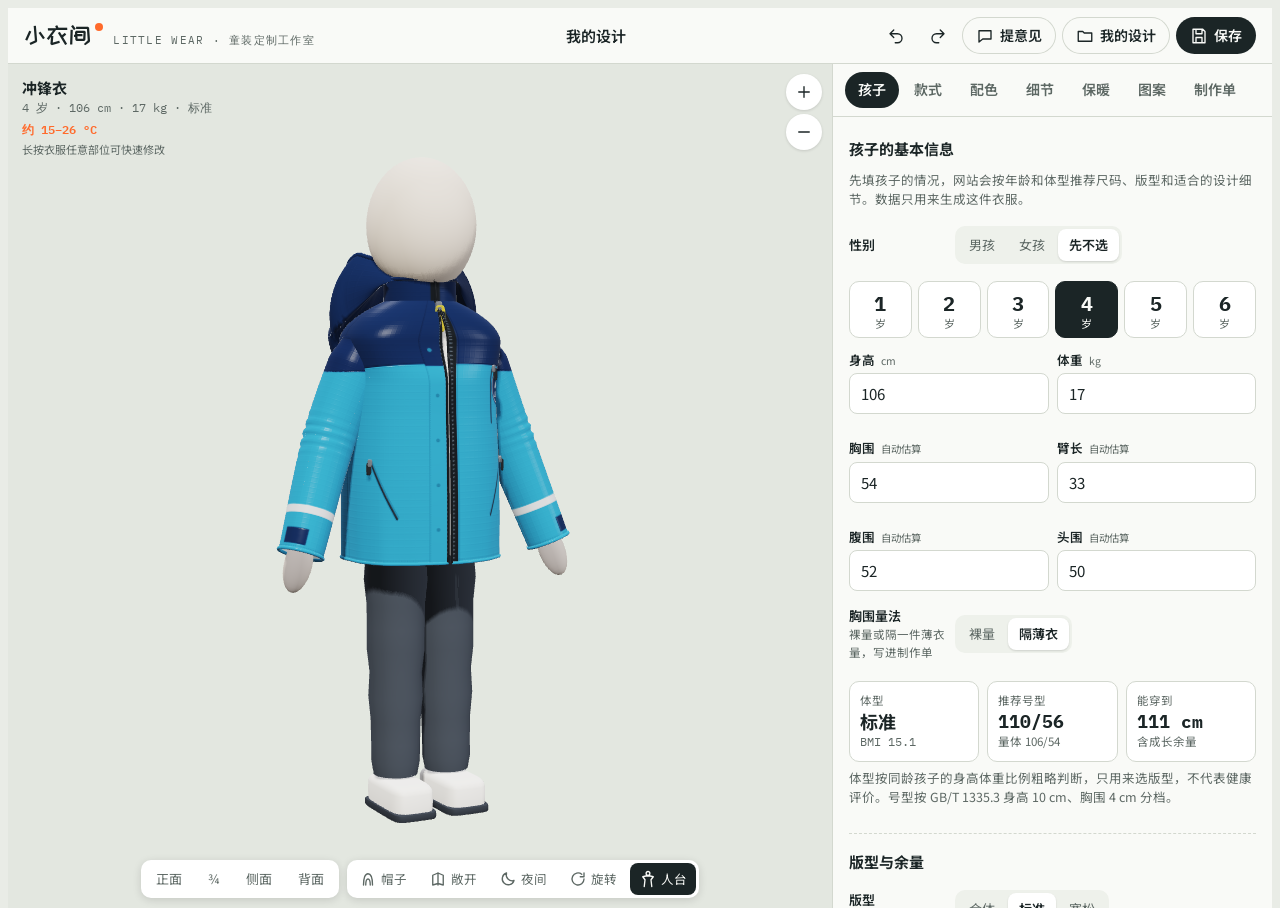
==== littlewear/index.html @ b1b3518f "小衣间：按工厂评审意见优化制作单与设计项 - 新增裁片编号表（逐片颜色/面料）、尺寸测量示意图、外门襟闭合/掀开/截面图 - 尺寸表加代号、量法、放松量构成、腹围/头围、正常与展开袖长、袖口自然与拉伸" ====
<!doctype html><html lang="zh-CN"><head><meta charset="utf-8"><meta name="viewport" content="width=device-width,initial-scale=1,viewport-fit=cover"><meta name="theme-color" content="#1b2526"></head><body>
<title>小衣间童装定制</title>
<meta name="description" content="1–6 岁童装三维定制：冲锋衣拼色、口袋拉链、内衬、标志，生成商家制作单。">
<script>/* 字体不阻塞渲染：连不上谷歌字体（如国内网络）就用系统字体 */
(function(){var l=document.createElement('link');l.rel='stylesheet';l.href='https://fonts.googleapis.com/css2?family=Baloo+2:wght@700;800&family=IBM+Plex+Mono:wght@400;600;700&family=Noto+Sans+SC:wght@400;500;700;900&family=ZCOOL+KuaiLe&display=swap';l.media='print';l.onload=function(){l.media='all'};document.head.appendChild(l)})();</script>
<style>
/* 布局：顶栏 + 左侧三维舞台（桌面粘性全高）+ 右侧定制面板；手机上舞台在上、面板在下 */
:root{
  --bg:#e9ece6; --stage:#e3e7e0; --panel:#f9faf7; --card:#ffffff; --ink:#1b2526; --muted:#5d6864; --line:#d3d8cf; --soft:#eef1eb;
  --accent:#ff6a2b; --accent-ink:#ffffff; --deep:#1f3354; --ok:#2f7d5b; --danger:#c0392b;
  --f-display:"ZCOOL KuaiLe","Noto Sans SC",sans-serif; --f-body:"Noto Sans SC","PingFang SC","Microsoft YaHei",system-ui,sans-serif; --f-mono:"IBM Plex Mono",ui-monospace,Menlo,monospace;
  --r:10px; --top:56px;
}
@media (prefers-color-scheme: dark){:root:not([data-theme="light"]){
  --bg:#101413; --stage:#161b19; --panel:#131817; --card:#1b2120; --ink:#e6eae4; --muted:#98a29d; --line:#2a322f; --soft:#1e2523;
  --accent:#ff7a3d; --accent-ink:#1a0e06; --deep:#9cc9e0; --ok:#6cc59a; --danger:#ff7b6b; color-scheme:dark}}
:root[data-theme="dark"]{--bg:#101413; --stage:#161b19; --panel:#131817; --card:#1b2120; --ink:#e6eae4; --muted:#98a29d; --line:#2a322f; --soft:#1e2523;
  --accent:#ff7a3d; --accent-ink:#1a0e06; --deep:#9cc9e0; --ok:#6cc59a; --danger:#ff7b6b; color-scheme:dark}
*{box-sizing:border-box}
html,body{height:100%}
body{background:var(--bg);color:var(--ink);font:14px/1.55 var(--f-body);-webkit-font-smoothing:antialiased}
button{font:inherit;color:inherit;cursor:pointer}
button:focus-visible,input:focus-visible,label:focus-within{outline:2px solid var(--accent);outline-offset:2px}
.ic{width:18px;height:18px;fill:none;stroke:currentColor;stroke-width:1.8;stroke-linecap:round;stroke-linejoin:round;flex:none}
.sr{position:absolute;width:1px;height:1px;overflow:hidden;clip:rect(0 0 0 0)}
.mono{font-family:var(--f-mono);font-variant-numeric:tabular-nums}
#app{display:flex;flex-direction:column;min-height:100%}

/* 顶栏 */
.top{position:sticky;top:env(safe-area-inset-top,0px);z-index:20;display:flex;align-items:center;gap:12px;padding:8px 16px;min-height:var(--top);background:var(--panel);border-bottom:1px solid var(--line)}
.brand{display:flex;align-items:baseline;gap:10px;min-width:0}
.mark{font-family:var(--f-display);font-size:24px;line-height:1;color:var(--ink);letter-spacing:.02em}
.mark::after{content:"";display:inline-block;width:8px;height:8px;border-radius:50%;background:var(--accent);margin-left:4px;vertical-align:top}
.brand .sub{font-family:var(--f-mono);font-size:10.5px;letter-spacing:.12em;color:var(--muted);white-space:nowrap}
.dname{flex:1;min-width:0;display:flex;justify-content:center}
.dname input{width:100%;max-width:280px;border:1px solid transparent;background:transparent;border-radius:8px;padding:6px 10px;font:600 15px var(--f-body);color:var(--ink);text-align:center}
.dname input:hover,.dname input:focus{border-color:var(--line);background:var(--card)}
.acts{display:flex;align-items:center;gap:6px}
.btn{display:inline-flex;align-items:center;justify-content:center;gap:6px;border:0;border-radius:999px;padding:8px 14px;background:var(--ink);color:var(--panel);font-weight:600;white-space:nowrap}
.btn:hover{filter:brightness(1.12)}
.btn.ghost{background:transparent;color:var(--ink);box-shadow:inset 0 0 0 1px var(--line)}
.btn.ghost:hover{background:var(--soft)}
.btn.sm{padding:5px 11px;font-size:13px}
.btn.wide{width:100%;padding:12px}
.btn.danger{color:var(--danger)}
.ib{display:inline-grid;place-items:center;min-width:36px;height:36px;border:0;border-radius:999px;background:transparent;color:var(--ink);padding:0 8px}
.ib:hover{background:var(--soft)}
.ib.danger.on{background:var(--danger);color:#fff;font-size:12px;font-weight:600}

/* 舞台 */
.stage{flex:1;display:grid;grid-template-columns:1fr}
.view{position:relative;height:56vh;min-height:360px;background:var(--stage);overflow:hidden;touch-action:none}
#cv{width:100%;height:100%;display:block;cursor:grab}
#cv:active{cursor:grabbing}
.vtag{position:absolute;left:14px;top:12px;display:flex;flex-direction:column;gap:0;pointer-events:none}
.vtag b{font-size:15px}
.vtag span{font-family:var(--f-mono);font-size:11.5px;color:var(--muted)}
.vside{position:absolute;right:10px;top:10px;display:flex;flex-direction:column;gap:4px}
.vside .ib{background:var(--card);box-shadow:0 1px 3px #0002}
.vbar{position:absolute;left:0;right:0;bottom:0;display:flex;flex-wrap:wrap;justify-content:center;gap:8px;padding:10px 10px calc(10px + env(safe-area-inset-bottom,0px));pointer-events:none}
.vbar>*{pointer-events:auto}
.seg{display:inline-flex;flex-wrap:wrap;background:var(--soft);border-radius:10px;padding:3px;gap:2px}
.seg button{border:0;background:transparent;border-radius:8px;padding:6px 11px;font-size:13px;color:var(--muted);white-space:nowrap}
.seg button[aria-pressed="true"]{background:var(--card);color:var(--ink);font-weight:600;box-shadow:0 1px 2px #0002}
.views{background:var(--card);box-shadow:0 2px 8px #0002}
.views button{padding:6px 12px}
.tgl{display:inline-flex;gap:4px;background:var(--card);border-radius:10px;padding:3px;box-shadow:0 2px 8px #0002}
.tgl button{display:inline-flex;align-items:center;gap:4px;border:0;background:transparent;border-radius:8px;padding:6px 9px;font-size:12.5px;color:var(--muted)}
.tgl button[aria-pressed="true"]{background:var(--ink);color:var(--panel)}
.tgl button[hidden]{display:none}
.nogl{position:absolute;inset:30% 10% auto;background:var(--card);padding:16px;border-radius:var(--r);text-align:center}

/* 面板 */
.panel{background:var(--panel);border-top:1px solid var(--line);min-width:0}
.tabs{position:sticky;top:calc(var(--top) + env(safe-area-inset-top,0px));z-index:10;display:flex;gap:2px;overflow-x:auto;scrollbar-width:none;padding:8px 12px;background:var(--panel);border-bottom:1px solid var(--line)}
.tabs::-webkit-scrollbar{display:none}
.tabs button{flex:none;border:0;background:transparent;border-radius:999px;padding:7px 13px;font-weight:600;color:var(--muted)}
.tabs button[aria-selected="true"]{background:var(--ink);color:var(--panel)}
.tb{padding:4px 16px 40px}
.sec{padding:16px 0;border-bottom:1px dashed var(--line)}
.sec:last-child{border-bottom:0}
.sec h2{font-size:15px;margin:0 0 10px;text-wrap:balance}
.sh{display:flex;align-items:center;justify-content:space-between;gap:10px;margin-bottom:10px}
.sh h2{margin:0}
.note{font-size:12.5px;color:var(--muted);margin:6px 0 10px;max-width:62ch}
.safe{display:flex;gap:6px;align-items:flex-start;font-size:12.5px;color:var(--ok);background:color-mix(in srgb,var(--ok) 10%,transparent);border-radius:8px;padding:8px 10px;margin:10px 0 0}
.safe .ic{width:16px;height:16px;margin-top:2px}
.tag{font-size:12px;background:var(--soft);border-radius:6px;padding:2px 8px}

.types,.lins{display:grid;grid-template-columns:repeat(auto-fill,minmax(120px,1fr));gap:8px}
.tcard{display:flex;flex-direction:column;align-items:flex-start;gap:2px;text-align:left;border:1px solid var(--line);background:var(--card);border-radius:var(--r);padding:10px 12px}
.tcard small{color:var(--muted);font-size:12px}
.tcard[aria-pressed="true"],.tm[aria-pressed="true"],.slot[aria-pressed="true"]{border-color:var(--ink);box-shadow:inset 0 0 0 1px var(--ink)}
.presets{display:grid;grid-template-columns:1fr;gap:8px}
.pcard{display:grid;grid-template-columns:78px 1fr;gap:12px;align-items:center;text-align:left;border:1px solid var(--line);background:var(--card);border-radius:var(--r);padding:8px 12px 8px 8px}
.pcard:hover,.tm:hover,.tcard:hover{border-color:var(--muted)}
.pcard small{display:block;color:var(--muted);font-size:12px;line-height:1.45;margin-top:2px}
.pf{display:block;background:var(--soft);border-radius:8px;padding:4px}
.pf svg{display:block;width:100%;height:auto}
.tmpls{display:grid;grid-template-columns:repeat(3,minmax(0,1fr));gap:8px}
.tm{display:flex;flex-direction:column;gap:2px;text-align:left;border:1px solid var(--line);background:var(--card);border-radius:var(--r);padding:6px 6px 8px}
.tm b{font-size:13px;padding:2px 4px 0}
.tm small{font-size:11px;color:var(--muted);padding:0 4px;line-height:1.35}
.slots{display:grid;grid-template-columns:repeat(auto-fill,minmax(130px,1fr));gap:6px;margin-bottom:12px}
.slot{display:flex;align-items:center;gap:8px;text-align:left;border:1px solid var(--line);background:var(--card);border-radius:var(--r);padding:7px 9px}
.slot i{width:26px;height:26px;border-radius:7px;flex:none;box-shadow:inset 0 0 0 1px #0002}
.slot small{display:block;font-size:11px;color:var(--muted)}
.slot b{font-size:13px}
.pal{display:grid;grid-template-columns:repeat(auto-fill,minmax(32px,1fr));gap:6px}
.swc{aspect-ratio:1;border:0;border-radius:50%;background:var(--c);box-shadow:inset 0 0 0 1px #0003;position:relative;max-width:100%}
.swc[aria-pressed="true"]{box-shadow:0 0 0 2px var(--panel),0 0 0 4px var(--ink)}
.swc.custom{display:grid;place-items:center;background:conic-gradient(#ff6a2b,#f5d33f,#8fd1bd,#3a8fb7,#a594d6,#f3b3c2,#ff6a2b);overflow:hidden;cursor:pointer}
.swc.custom input{position:absolute;inset:0;opacity:0;cursor:pointer}
.swc.custom span{font-weight:700;color:#fff;text-shadow:0 1px 2px #0006}
.mini{display:grid;grid-template-columns:repeat(12,minmax(0,1fr));gap:4px;width:100%}
.swc.s{border-radius:6px}
.row{display:grid;grid-template-columns:96px 1fr;gap:10px;align-items:center;padding:7px 0}
.rl{font-size:13px;font-weight:600}
.rl small{display:block;font-weight:400;color:var(--muted);font-size:11.5px}
.rc{min-width:0}
.rc input[type=range]{width:100%;accent-color:var(--accent)}
.sw{display:flex;align-items:center;gap:10px;border:0;background:transparent;padding:2px 0;text-align:left}
.knob{width:38px;height:22px;border-radius:999px;background:var(--line);position:relative;flex:none;transition:background .15s}
.knob::after{content:"";position:absolute;left:3px;top:3px;width:16px;height:16px;border-radius:50%;background:var(--card);box-shadow:0 1px 2px #0003;transition:left .15s}
.sw[aria-pressed="true"] .knob{background:var(--accent)}
.sw[aria-pressed="true"] .knob::after{left:19px}
.swl{font-size:13px}
.swl small{display:block;font-size:11.5px;color:var(--muted)}
.field{display:flex;flex-direction:column;gap:4px;margin:8px 0}
.field span{font-size:12.5px;font-weight:600}
.field small{font-weight:400;color:var(--muted);margin-left:6px}
.field input{border:1px solid var(--line);background:var(--card);color:var(--ink);border-radius:8px;padding:9px 11px;font:15px var(--f-body);width:100%}
.meas{display:grid;grid-template-columns:repeat(3,minmax(0,1fr));gap:8px}
.ages{display:grid;grid-template-columns:repeat(6,minmax(0,1fr));gap:6px}
.ages button{border:1px solid var(--line);background:var(--card);border-radius:var(--r);padding:8px 0;display:flex;flex-direction:column;align-items:center;line-height:1.1}
.ages b{font:700 20px var(--f-mono)}
.ages small{font-size:11px;color:var(--muted)}
.ages button[aria-pressed="true"]{background:var(--ink);color:var(--panel);border-color:var(--ink)}
.ages button[aria-pressed="true"] small{color:inherit}
.spec{width:100%;border-collapse:collapse;font-size:13px}
.spec th,.spec td{padding:7px 6px;border-bottom:1px solid var(--line);text-align:left}
.spec th{font-size:11.5px;color:var(--muted);font-weight:600}
.llist{display:flex;gap:6px;flex-wrap:wrap;margin-bottom:10px}
.lchip{display:flex;flex-direction:column;align-items:center;gap:2px;border:1px solid var(--line);background:var(--card);border-radius:var(--r);padding:6px;width:72px;font-size:11px;color:var(--muted)}
.lchip canvas{width:44px;height:44px;background:var(--soft);border-radius:6px}
.lchip[aria-pressed="true"]{border-color:var(--ink);color:var(--ink);box-shadow:inset 0 0 0 1px var(--ink)}
.lchip.add{justify-content:center;min-height:72px;border-style:dashed}
.lprev{display:flex;justify-content:center;margin:6px 0 10px}
.lprev canvas{width:260px;max-width:100%;height:auto;border-radius:var(--r)}
.icons{display:grid;grid-template-columns:repeat(6,minmax(0,1fr));gap:6px;margin:6px 0}
.icn{aspect-ratio:1;border:1px solid var(--line);background:var(--card);border-radius:8px;display:grid;place-items:center;padding:7px}
.icn svg{width:100%;height:100%;fill:var(--ink)}
.icn span{font-weight:700;font-size:13px}
.icn[aria-pressed="true"]{background:var(--ink)}
.icn[aria-pressed="true"] svg{fill:var(--panel)}
.icn[aria-pressed="true"] span{color:var(--panel)}
.upload{display:flex;align-items:center;justify-content:center;gap:8px;border:1.5px dashed var(--line);border-radius:var(--r);padding:16px;margin:8px 0;cursor:pointer;color:var(--muted)}
.upload input{display:none}
.sum{display:grid;grid-template-columns:1fr 1fr;gap:8px;margin-bottom:12px}
.pf.big{padding:8px}
.dl{display:grid;grid-template-columns:auto 1fr;gap:6px 14px;margin:0;font-size:13px}
.dl dt{color:var(--muted)}
.dl dd{margin:0}
.chip{display:inline-flex;align-items:center;gap:5px}
.chip i{width:12px;height:12px;border-radius:3px;box-shadow:inset 0 0 0 1px #0003}
.two{display:grid;grid-template-columns:1fr 1fr;gap:8px;margin-top:10px}
.two .btn{width:100%;cursor:pointer;text-decoration:none}
.field textarea{border:1px solid var(--line);background:var(--card);color:var(--ink);border-radius:8px;padding:9px 11px;font:15px var(--f-body);width:100%;resize:vertical}
.fbprev{white-space:pre-wrap;font-size:12px;background:var(--soft);padding:10px;border-radius:8px;user-select:all}

/* 弹层 */
#sheet{position:fixed;inset:0;z-index:50;display:none}
#sheet.on{display:block}
.scrim{position:absolute;inset:0;background:#0007}
.sbody{position:absolute;left:0;right:0;bottom:0;max-height:88vh;overflow:auto;background:var(--panel);border-radius:16px 16px 0 0;padding:16px 16px calc(24px + env(safe-area-inset-bottom,0px))}
.docs{list-style:none;margin:12px 0 0;padding:0;display:grid;gap:6px}
.docs li{display:flex;align-items:center;gap:6px;border:1px solid var(--line);border-radius:var(--r);background:var(--card);padding:6px}
.docs li.cur{border-color:var(--accent)}
.doc{flex:1;display:flex;align-items:center;gap:10px;border:0;background:transparent;text-align:left;min-width:0}
.doc img,.nothumb{width:48px;height:60px;object-fit:cover;border-radius:6px;background:var(--soft);flex:none}
.doc small{display:block;color:var(--muted);font-size:12px}
.empty{display:flex;flex-direction:column;gap:4px;align-items:center;text-align:center;padding:28px 10px;color:var(--muted)}
.empty b{color:var(--ink)}
.tp{display:flex;flex-direction:column;height:84vh}
.tpbar{flex-wrap:wrap}
.tpf{flex:1;width:100%;border:1px solid var(--line);border-radius:var(--r);background:#fff;min-height:300px}
#toast{position:fixed;left:50%;bottom:calc(24px + env(safe-area-inset-bottom,0px));transform:translate(-50%,20px);opacity:0;z-index:60;background:var(--ink);color:var(--panel);padding:9px 16px;border-radius:999px;font-size:13px;transition:.2s;pointer-events:none;max-width:calc(100% - 32px);text-align:center}
#toast.on{opacity:1;transform:translate(-50%,0)}

@media (max-width:959px){
  .view{position:sticky;top:calc(var(--top) + env(safe-area-inset-top,0px));z-index:8;height:46vh;min-height:300px;border-bottom:1px solid var(--line)}
  .tabs{top:calc(var(--top) + env(safe-area-inset-top,0px) + max(46vh,300px))}
}
@media (max-width:620px){
  .brand .sub{display:none}
  .acts .btn span{display:none}
  .acts .btn{padding:8px 10px}
  .dname input{font-size:14px}
  .tgl button span{display:none}
  .tgl button{padding:7px}
  .row{grid-template-columns:1fr;gap:6px}
  .tmpls{grid-template-columns:repeat(3,minmax(0,1fr))}
  .mini{grid-template-columns:repeat(8,minmax(0,1fr))}
}
@media (min-width:960px){
  body{overflow:hidden}
  #app{height:100%}
  .stage{grid-template-columns:minmax(0,1fr) 440px;min-height:0;height:calc(100% - var(--top))}
  .view{height:100%}
  .panel{border-top:0;border-left:1px solid var(--line);overflow-y:auto;height:100%}
  .tabs{top:0}
  .sbody{left:50%;right:auto;bottom:auto;top:50%;transform:translate(-50%,-50%);width:min(560px,92vw);border-radius:16px}
  .sbody:has(.tp){width:min(1100px,94vw)}
  .presets{grid-template-columns:1fr}
}
@media (prefers-reduced-motion:reduce){*{transition:none!important;scroll-behavior:auto!important}}

.meas{grid-template-columns:repeat(2,minmax(0,1fr))}
.ages{margin:10px 0 4px}
.kidsum{display:grid;grid-template-columns:repeat(3,minmax(0,1fr));gap:8px;margin:12px 0 4px}
.kidsum div{background:var(--card);border:1px solid var(--line);border-radius:var(--r);padding:10px;display:flex;flex-direction:column;min-width:0}
.kidsum small{font-size:11.5px;color:var(--muted)}
.kidsum b{font-size:18px;line-height:1.3}
.kidsum span{font-size:11.5px;color:var(--muted)}
.adv{list-style:none;margin:0;padding:0;display:grid;gap:8px}
.adv li{display:flex;align-items:flex-start;justify-content:space-between;gap:10px;background:var(--card);border:1px solid var(--line);border-radius:var(--r);padding:10px 12px}
.adv li.ok{background:transparent;border-style:dashed}
.adv li>div{min-width:0}
.adv b{font-size:13.5px}
.adv p{margin:2px 0 0;font-size:12.5px;color:var(--muted)}
.atag{display:inline-block;font-size:11px;font-weight:600;color:var(--accent);margin-right:6px}
.done{display:inline-flex;align-items:center;gap:3px;font-size:12px;color:var(--ok);white-space:nowrap}
.done .ic{width:14px;height:14px}

.idea textarea{width:100%;border:1px solid var(--line);background:var(--card);color:var(--ink);border-radius:var(--r);padding:10px 12px;font:15px/1.5 var(--f-body);resize:vertical}
.ideabar{display:flex;flex-wrap:wrap;gap:6px;margin-top:8px;align-items:center}
.chipbtn{border:1px dashed var(--line);background:transparent;border-radius:999px;padding:5px 10px;font-size:12.5px;color:var(--muted)}
.chipbtn:hover{border-color:var(--muted);color:var(--ink)}
.ideares{margin-top:10px;font-size:13px;background:var(--soft);border-radius:var(--r);padding:10px 12px;display:flex;flex-wrap:wrap;gap:6px;align-items:center}
.ideares span{background:var(--card);border:1px solid var(--line);border-radius:999px;padding:2px 9px;font-size:12.5px}
.harm{display:grid;grid-template-columns:repeat(auto-fill,minmax(122px,1fr));gap:8px}
.hm{display:flex;flex-direction:column;align-items:flex-start;gap:3px;text-align:left;border:1px solid var(--line);background:var(--card);border-radius:var(--r);padding:9px 10px}
.hm:hover{border-color:var(--muted)}
.hm .dots{display:flex}
.hm .dots i{width:20px;height:20px;border-radius:50%;box-shadow:0 0 0 2px var(--card);margin-right:-5px}
.hm small{font-size:11.5px;color:var(--muted)}
.mdot{display:inline-block;width:11px;height:11px;border-radius:3px;margin-right:5px;vertical-align:-1px;box-shadow:inset 0 0 0 1px #0003}
.mixq{display:flex;flex-wrap:wrap;gap:6px;margin-top:6px}

.prints{display:grid;grid-template-columns:repeat(auto-fill,minmax(64px,1fr));gap:6px}
.pt{display:flex;flex-direction:column;align-items:center;gap:3px;border:1px solid var(--line);background:var(--card);border-radius:var(--r);padding:5px;font-size:11.5px;color:var(--muted)}
.pt canvas,.pt img,.pt .ptn{width:48px;height:48px;border-radius:6px;object-fit:cover;display:grid;place-items:center;background:var(--soft)}
.pt[aria-pressed="true"]{border-color:var(--ink);box-shadow:inset 0 0 0 1px var(--ink);color:var(--ink)}
.upload.sm{padding:10px}
.icn svg .hole{fill:var(--card)}
.icn[aria-pressed="true"] svg .hole{fill:var(--ink)}
.icons{grid-template-columns:repeat(auto-fill,minmax(44px,1fr))}

.pcats{margin-bottom:10px}
.pcats small{color:var(--muted);font-size:11px}
.tmpls{grid-template-columns:repeat(auto-fill,minmax(110px,1fr))}

#cv{-webkit-touch-callout:none;user-select:none;-webkit-user-select:none}
.vtag .temp{display:inline-block;margin-top:4px;font-family:var(--f-mono);font-size:11.5px;color:var(--accent);font-weight:600}
.vtag .lphint{font-size:11px;color:var(--muted);font-family:var(--f-body);margin-top:2px}
.bubble{position:absolute;z-index:6;background:var(--card);color:var(--ink);border-radius:14px;box-shadow:0 10px 30px #0003,0 0 0 1px var(--line);padding:10px 12px 8px;max-height:62%;overflow:auto;animation:bin .16s ease-out}
@keyframes bin{from{opacity:0;transform:translateY(6px) scale(.98)}to{opacity:1;transform:none}}
.bh{display:flex;align-items:center;justify-content:space-between;margin-bottom:4px}
.bh b{font-size:14px}
.ib.sm{min-width:28px;height:28px}
.bg{padding:5px 0}
.bg small{display:block;font-size:11px;color:var(--muted);margin-bottom:4px}
.bchips{display:flex;flex-wrap:wrap;gap:5px}
.bchip{border:1px solid var(--line);background:var(--panel);border-radius:999px;padding:5px 10px;font-size:12.5px}
.bchip[aria-pressed="true"]{background:var(--ink);color:var(--panel);border-color:var(--ink)}
.bmore{margin-top:6px;border:0;background:transparent;color:var(--accent);font-weight:600;font-size:12.5px;padding:4px 0}
.bdot{position:absolute;z-index:5;width:16px;height:16px;margin:-8px 0 0 -8px;border-radius:50%;background:var(--accent);box-shadow:0 0 0 4px color-mix(in srgb,var(--accent) 30%,transparent);pointer-events:none;animation:bp 1.2s infinite}
@keyframes bp{50%{box-shadow:0 0 0 9px color-mix(in srgb,var(--accent) 10%,transparent)}}
.warm{background:var(--card);border:1px solid var(--line);border-radius:var(--r);padding:12px}
.warm.mini{margin-top:10px}
.warm.mini .warm{border:0;padding:0;background:transparent}
.wt{display:flex;justify-content:space-between;align-items:baseline;margin-bottom:8px}
.wt span{font-size:12.5px;color:var(--muted)}
.wt b{font-size:18px}
.gauge{position:relative;height:12px;border-radius:999px;background:linear-gradient(90deg,#3a6fd8,#7fc4e8 40%,#f2d16b 70%,#f07a4a);margin:4px 0 22px}
.gauge i{position:absolute;top:-4px;height:20px;border-radius:999px;border:3px solid var(--ink);background:transparent;box-sizing:border-box}
.gauge em{position:absolute;top:16px;transform:translateX(-50%);font-style:normal;font-size:10.5px;color:var(--muted);font-family:var(--f-mono)}
.warm .dl{margin-top:6px}

.fmts{display:flex;flex-wrap:wrap;align-items:center;gap:8px;margin:2px 0 4px}
.fmts .fl{font-size:12.5px;font-weight:600}
/* 尺寸量法、放松量、生产前检查 */
.spec .how{display:block;font-size:11px;color:var(--muted);line-height:1.4;margin-top:2px}
.pf.meas{margin-top:10px;background:#fff;border:1px solid var(--line);border-radius:var(--r);padding:6px}.pf.meas svg{display:block;width:100%;height:auto}
.ease{display:flex;flex-wrap:wrap;gap:6px;margin:6px 0 2px}.ease span{font-size:12px;background:var(--soft);border-radius:6px;padding:3px 8px}.ease span.tot{background:var(--ink);color:var(--bg)}
.tag.warn{background:#ffe3d3;color:#9a3a0c}
.checks{list-style:none;margin:8px 0 0;padding:0;display:grid;gap:8px}
.checks li{display:grid;grid-template-columns:22px 1fr;gap:4px 10px;align-items:start;background:var(--card);border:1px solid var(--line);border-radius:var(--r);padding:10px 12px}
.checks li.warn{border-color:#f0b48f;background:color-mix(in srgb,#ff6a2b 7%,var(--card))}
.checks .ci{width:22px;height:22px;border-radius:50%;display:grid;place-items:center;font:700 12px/1 "IBM Plex Mono",monospace;background:var(--soft);color:var(--muted)}
.checks li.warn .ci{background:#ff6a2b;color:#fff}
.checks p{margin:0;font-size:13px;line-height:1.55}.checks button{grid-column:2;justify-self:start}

</style>
<div id="app"></div>
<script>
// ---- gl.js ----
// ===== gl.js — 零依赖 WebGL2 渲染器（布料着色 / 软阴影 / 法线细节 / 夜间反光） =====
const M4 = {
  ident(){const m=new Float32Array(16);m[0]=m[5]=m[10]=m[15]=1;return m},
  mul(a,b){const o=new Float32Array(16);for(let c=0;c<4;c++)for(let r=0;r<4;r++){let s=0;for(let k=0;k<4;k++)s+=a[k*4+r]*b[c*4+k];o[c*4+r]=s}return o},
  persp(fov,asp,n,f){const t=1/Math.tan(fov/2),m=new Float32Array(16);m[0]=t/asp;m[5]=t;m[10]=(f+n)/(n-f);m[11]=-1;m[14]=2*f*n/(n-f);return m},
  ortho(l,r,b,t,n,f){const m=M4.ident();m[0]=2/(r-l);m[5]=2/(t-b);m[10]=-2/(f-n);m[12]=-(r+l)/(r-l);m[13]=-(t+b)/(t-b);m[14]=-(f+n)/(f-n);return m},
  look(e,c,up){let z=V3.norm(V3.sub(e,c)),x=V3.norm(V3.cross(up,z)),y=V3.cross(z,x);const m=M4.ident();
    m[0]=x[0];m[4]=x[1];m[8]=x[2];m[1]=y[0];m[5]=y[1];m[9]=y[2];m[2]=z[0];m[6]=z[1];m[10]=z[2];
    m[12]=-V3.dot(x,e);m[13]=-V3.dot(y,e);m[14]=-V3.dot(z,e);return m},
  frame(p,x,y,z){const m=M4.ident();m[0]=x[0];m[1]=x[1];m[2]=x[2];m[4]=y[0];m[5]=y[1];m[6]=y[2];m[8]=z[0];m[9]=z[1];m[10]=z[2];m[12]=p[0];m[13]=p[1];m[14]=p[2];return m}
};
const V3 = {
  add:(a,b)=>[a[0]+b[0],a[1]+b[1],a[2]+b[2]], sub:(a,b)=>[a[0]-b[0],a[1]-b[1],a[2]-b[2]],
  scale:(a,s)=>[a[0]*s,a[1]*s,a[2]*s], dot:(a,b)=>a[0]*b[0]+a[1]*b[1]+a[2]*b[2],
  cross:(a,b)=>[a[1]*b[2]-a[2]*b[1],a[2]*b[0]-a[0]*b[2],a[0]*b[1]-a[1]*b[0]],
  len:a=>Math.hypot(a[0],a[1],a[2]), norm:a=>{const l=Math.hypot(a[0],a[1],a[2])||1;return [a[0]/l,a[1]/l,a[2]/l]},
  lerp:(a,b,t)=>[a[0]+(b[0]-a[0])*t,a[1]+(b[1]-a[1])*t,a[2]+(b[2]-a[2])*t]
};
const hex2lin = h => { const n=parseInt(h.slice(1),16); return [(n>>16&255)/255,(n>>8&255)/255,(n&255)/255].map(c=>Math.pow(c,2.2)); };

const VS = `#version 300 es
precision highp float;
in vec3 aPos; in vec3 aNrm; in vec2 aUv;
uniform mat4 uModel, uView, uProj, uShadowVP;
out vec3 vPos; out vec3 vNrm; out vec2 vUv; out vec4 vSh;
void main(){ vec4 w = uModel*vec4(aPos,1.0); vPos=w.xyz; vNrm=mat3(uModel)*aNrm; vUv=aUv; vSh=uShadowVP*w; gl_Position=uProj*uView*w; }`;

const FS = `#version 300 es
precision highp float;
in vec3 vPos; in vec3 vNrm; in vec2 vUv; in vec4 vSh;
uniform sampler2D uMap, uNMap, uPMap, uDetail, uShadow;
uniform int uHasMap, uHasN, uHasP, uHasDetail, uGround, uFlip;
uniform vec3 uColor, uCam, uBg, uSky, uGnd, uL1, uL2, uL3, uC1, uC2, uC3, uSheenTint;
uniform float uRough, uSpec, uSheen, uNStr, uDStr, uWrap, uNight, uOpacity, uShadowOn;
uniform vec2 uDRep;
uniform vec4 uClipA; uniform vec4 uClipB; uniform int uClip;
out vec4 frag;
mat3 cotFrame(vec3 N, vec3 p, vec2 uv){
  vec3 dp1=dFdx(p), dp2=dFdy(p); vec2 du1=dFdx(uv), du2=dFdy(uv);
  vec3 d2p=cross(dp2,N), d1p=cross(N,dp1);
  vec3 T=d2p*du1.x+d1p*du2.x, B=d2p*du1.y+d1p*du2.y;
  float im=inversesqrt(max(max(dot(T,T),dot(B,B)),1e-12)); return mat3(T*im,B*im,N);
}
float shadowAt(vec3 N, vec3 L){
  if(uShadowOn<0.5) return 1.0;
  vec3 p=vSh.xyz/vSh.w*0.5+0.5; if(p.x<0.0||p.x>1.0||p.y<0.0||p.y>1.0||p.z>1.0) return 1.0;
  float bias=0.0012+0.0025*(1.0-abs(dot(N,L))); float s=0.0; vec2 ts=vec2(1.0/2048.0);
  for(int x=-2;x<=2;x++) for(int y=-2;y<=2;y++){ float d=texture(uShadow,p.xy+vec2(x,y)*ts*1.35).r; s+= (p.z-bias>d)?0.0:1.0; }
  return s/25.0;
}
vec3 aces(vec3 x){ return clamp((x*(2.51*x+0.03))/(x*(2.43*x+0.59)+0.14),0.0,1.0); }
void main(){
  if(uClip==1){ // 裁掉伸进衣身内部的袖山
    float t=clamp((vPos.y-uClipA.z)/(uClipA.w-uClipA.z),0.0,1.0);
    float a=mix(uClipA.x,uClipB.x,t), b=mix(uClipA.y,uClipB.y,t);
    if(vPos.y<uClipA.w && (vPos.x*vPos.x)/(a*a)+(vPos.z*vPos.z)/(b*b)<1.0) discard;
  }
  vec3 N=normalize(vNrm); if(uFlip==1) N=-N; if(!gl_FrontFacing) N=-N;
  vec3 V=normalize(uCam-vPos);
  if(uGround==1){
    float sh=shadowAt(vec3(0,1,0),uL1); float r=length(vPos.xz);
    float k=mix(1.0, 0.62+0.38*sh, smoothstep(2.2,0.0,r));
    k*= 1.0-0.10*exp(-r*r*18.0);
    frag=vec4(uBg*k,1.0); return;
  }
  vec3 base=uColor; if(uHasMap==1){ vec4 t=texture(uMap,vUv); base*=pow(t.rgb,vec3(2.2)); }
  float rough=uRough, refl=0.0, gloss=0.0;
  if(uHasP==1){ vec3 pm=texture(uPMap,vUv).rgb; rough=pm.r; refl=pm.g; gloss=pm.b; }
  mat3 TBN=cotFrame(N,vPos,vUv); vec3 n=vec3(0,0,1);
  if(uHasN==1){ vec3 t=texture(uNMap,vUv).xyz*2.0-1.0; t.xy*=uNStr; n=normalize(t); }
  if(uHasDetail==1){ vec3 d=texture(uDetail,vUv*uDRep).xyz*2.0-1.0; d.xy*=uDStr*(1.0-gloss); n=normalize(vec3(n.xy+d.xy,n.z)); }
  N=normalize(TBN*n);
  float NV=max(dot(N,V),0.0);
  float shin=mix(260.0,6.0,rough); float specK=uSpec*(1.0-rough*0.65)+gloss*0.6;
  vec3 col=vec3(0.0);
  vec3 Ls[3]; Ls[0]=uL1; Ls[1]=uL2; Ls[2]=uL3; vec3 Cs[3]; Cs[0]=uC1; Cs[1]=uC2; Cs[2]=uC3;
  for(int i=0;i<3;i++){
    vec3 L=normalize(Ls[i]); float nl=dot(N,L);
    float dif=max((nl+uWrap)/(1.0+uWrap),0.0);
    float sh= i==0 ? shadowAt(N,L) : 1.0;
    vec3 H=normalize(L+V); float sp=pow(max(dot(N,H),0.0),shin)*(shin+8.0)/80.0*specK*step(0.0,nl);
    float fr=0.04+0.96*pow(1.0-max(dot(H,V),0.0),5.0);
    col+=Cs[i]*sh*(base*dif + vec3(sp)*mix(0.35,1.0,fr));
  }
  vec3 amb=mix(uGnd,uSky,N.y*0.5+0.5); col+=base*amb;
  col+=uSheen*pow(1.0-NV,3.0)*mix(base,uSheenTint,0.5)*0.9;
  col+=vec3(pow(1.0-NV,5.0)*0.06*(1.0-rough))*amb*4.0;
  // 反光材料：逆反射，光源在相机处时最亮
  float retro=refl*pow(NV,1.5);
  col+= vec3(0.92,0.95,1.0)*retro*mix(0.08,5.0,uNight);
  col=aces(col*0.82);
  frag=vec4(pow(col,vec3(1.0/2.2)),uOpacity);
}`;

const SVS = `#version 300 es
in vec3 aPos; uniform mat4 uModel, uShadowVP; void main(){ gl_Position=uShadowVP*uModel*vec4(aPos,1.0); }`;
const SFS = `#version 300 es
precision mediump float; out vec4 f; void main(){ f=vec4(1.0); }`;

function createRenderer(canvas){
  const gl = canvas.getContext('webgl2',{antialias:true,preserveDrawingBuffer:true,alpha:false});
  if(!gl) return null;
  const compile=(src,type)=>{const s=gl.createShader(type);gl.shaderSource(s,src);gl.compileShader(s);if(!gl.getShaderParameter(s,gl.COMPILE_STATUS))throw new Error(gl.getShaderInfoLog(s));return s};
  const program=(vs,fs)=>{const p=gl.createProgram();gl.attachShader(p,compile(vs,gl.VERTEX_SHADER));gl.attachShader(p,compile(fs,gl.FRAGMENT_SHADER));
    gl.bindAttribLocation(p,0,'aPos');gl.bindAttribLocation(p,1,'aNrm');gl.bindAttribLocation(p,2,'aUv');gl.linkProgram(p);
    if(!gl.getProgramParameter(p,gl.LINK_STATUS))throw new Error(gl.getProgramInfoLog(p));
    const u={};const n=gl.getProgramParameter(p,gl.ACTIVE_UNIFORMS);for(let i=0;i<n;i++){const a=gl.getActiveUniform(p,i);u[a.name]=gl.getUniformLocation(p,a.name)}return {p,u}};
  const main=program(VS,FS), shad=program(SVS,SFS);
  // shadow map
  const SM=2048; const shTex=gl.createTexture(); gl.bindTexture(gl.TEXTURE_2D,shTex);
  gl.texImage2D(gl.TEXTURE_2D,0,gl.DEPTH_COMPONENT24,SM,SM,0,gl.DEPTH_COMPONENT,gl.UNSIGNED_INT,null);
  [gl.TEXTURE_MIN_FILTER,gl.TEXTURE_MAG_FILTER].forEach(k=>gl.texParameteri(gl.TEXTURE_2D,k,gl.NEAREST));
  gl.texParameteri(gl.TEXTURE_2D,gl.TEXTURE_WRAP_S,gl.CLAMP_TO_EDGE);gl.texParameteri(gl.TEXTURE_2D,gl.TEXTURE_WRAP_T,gl.CLAMP_TO_EDGE);
  const shFb=gl.createFramebuffer(); gl.bindFramebuffer(gl.FRAMEBUFFER,shFb); gl.framebufferTexture2D(gl.FRAMEBUFFER,gl.DEPTH_ATTACHMENT,gl.TEXTURE_2D,shTex,0);
  gl.drawBuffers([gl.NONE]); gl.readBuffer(gl.NONE); gl.bindFramebuffer(gl.FRAMEBUFFER,null);
  const white=gl.createTexture(); gl.bindTexture(gl.TEXTURE_2D,white); gl.texImage2D(gl.TEXTURE_2D,0,gl.RGBA,1,1,0,gl.RGBA,gl.UNSIGNED_BYTE,new Uint8Array([255,255,255,255]));
  const aniso=gl.getExtension('EXT_texture_filter_anisotropic');

  function mesh(g){
    const m={vao:gl.createVertexArray(),bufs:[gl.createBuffer(),gl.createBuffer(),gl.createBuffer(),gl.createBuffer()],count:0};
    m.update=g=>{gl.bindVertexArray(m.vao);
      [[g.pos,3],[g.nrm,3],[g.uv,2]].forEach(([d,s],i)=>{gl.bindBuffer(gl.ARRAY_BUFFER,m.bufs[i]);gl.bufferData(gl.ARRAY_BUFFER,d,gl.DYNAMIC_DRAW);gl.enableVertexAttribArray(i);gl.vertexAttribPointer(i,s,gl.FLOAT,false,0,0)});
      gl.bindBuffer(gl.ELEMENT_ARRAY_BUFFER,m.bufs[3]);gl.bufferData(gl.ELEMENT_ARRAY_BUFFER,g.idx,gl.DYNAMIC_DRAW);m.count=g.idx.length;gl.bindVertexArray(null);return m};
    m.dispose=()=>{gl.deleteVertexArray(m.vao);m.bufs.forEach(b=>gl.deleteBuffer(b))};
    return m.update(g);
  }
  function texture(src,{repeat=false}={}){
    const t={id:gl.createTexture()};
    t.update=src=>{gl.bindTexture(gl.TEXTURE_2D,t.id);gl.pixelStorei(gl.UNPACK_FLIP_Y_WEBGL,false);
      gl.texImage2D(gl.TEXTURE_2D,0,gl.RGBA,gl.RGBA,gl.UNSIGNED_BYTE,src);gl.generateMipmap(gl.TEXTURE_2D);
      gl.texParameteri(gl.TEXTURE_2D,gl.TEXTURE_MIN_FILTER,gl.LINEAR_MIPMAP_LINEAR);gl.texParameteri(gl.TEXTURE_2D,gl.TEXTURE_MAG_FILTER,gl.LINEAR);
      const w=repeat?gl.REPEAT:gl.CLAMP_TO_EDGE;gl.texParameteri(gl.TEXTURE_2D,gl.TEXTURE_WRAP_S,repeat?gl.REPEAT:gl.CLAMP_TO_EDGE);gl.texParameteri(gl.TEXTURE_2D,gl.TEXTURE_WRAP_T,w);
      if(aniso)gl.texParameterf(gl.TEXTURE_2D,aniso.TEXTURE_MAX_ANISOTROPY_EXT,8);return t};
    t.dispose=()=>gl.deleteTexture(t.id);
    return t.update(src);
  }
  function render(items,cam,env){
    const W=canvas.width,H=canvas.height;
    // shadow pass
    const sVP=env.shadowVP; gl.bindFramebuffer(gl.FRAMEBUFFER,shFb);gl.viewport(0,0,SM,SM);gl.clear(gl.DEPTH_BUFFER_BIT);
    gl.enable(gl.DEPTH_TEST);gl.disable(gl.CULL_FACE);gl.useProgram(shad.p);gl.uniformMatrix4fv(shad.u.uShadowVP,false,sVP);
    for(const it of items){ if(it.hidden||it.mat.noShadow||it.mat.ground)continue; gl.uniformMatrix4fv(shad.u.uModel,false,it.model||IDENT);gl.bindVertexArray(it.mesh.vao);gl.drawElements(gl.TRIANGLES,it.mesh.count,gl.UNSIGNED_INT,0); }
    gl.bindFramebuffer(gl.FRAMEBUFFER,null);gl.viewport(0,0,W,H);
    const bg=env.bg; gl.clearColor(bg[0],bg[1],bg[2],1);gl.clear(gl.COLOR_BUFFER_BIT|gl.DEPTH_BUFFER_BIT);
    const P=main.p,u=main.u; gl.useProgram(P);
    gl.uniformMatrix4fv(u.uView,false,cam.view);gl.uniformMatrix4fv(u.uProj,false,cam.proj);gl.uniformMatrix4fv(u.uShadowVP,false,sVP);
    gl.uniform3fv(u.uCam,cam.pos);gl.uniform3fv(u.uBg,bg);
    [['uSky','sky'],['uGnd','gnd'],['uL1','L1'],['uL2','L2'],['uL3','L3'],['uC1','C1'],['uC2','C2'],['uC3','C3']].forEach(([k,e])=>gl.uniform3fv(u[k],env[e]));
    gl.uniform1f(u.uNight,env.night||0); gl.uniform1f(u.uShadowOn,1);
    gl.activeTexture(gl.TEXTURE4);gl.bindTexture(gl.TEXTURE_2D,shTex);gl.uniform1i(u.uShadow,4);
    const bind=(unit,tex,loc,flag)=>{gl.activeTexture(gl.TEXTURE0+unit);gl.bindTexture(gl.TEXTURE_2D,tex?tex.id:white);gl.uniform1i(u[loc],unit);gl.uniform1i(u[flag],tex?1:0)};
    gl.enable(gl.CULL_FACE);
    const draw=(it)=>{const m=it.mat;
      gl.uniformMatrix4fv(u.uModel,false,it.model||IDENT);
      bind(0,m.map,'uMap','uHasMap');bind(1,m.nmap,'uNMap','uHasN');bind(2,m.pmap,'uPMap','uHasP');bind(3,m.detail,'uDetail','uHasDetail');
      gl.uniform3fv(u.uColor,m.color||[1,1,1]);gl.uniform3fv(u.uSheenTint,m.sheenTint||[1,1,1]);
      gl.uniform1f(u.uRough,m.rough??.7);gl.uniform1f(u.uSpec,m.spec??.2);gl.uniform1f(u.uSheen,m.sheen??0);gl.uniform1f(u.uNStr,m.nStr??1);
      gl.uniform1f(u.uDStr,m.dStr??.5);gl.uniform1f(u.uWrap,m.wrap??.25);gl.uniform2fv(u.uDRep,m.dRep||[1,1]);
      gl.uniform1i(u.uGround,m.ground?1:0);gl.uniform1i(u.uClip,m.clip?1:0);if(m.clip){gl.uniform4fv(u.uClipA,m.clip[0]);gl.uniform4fv(u.uClipB,m.clip[1])}gl.uniform1i(u.uFlip,m.flip?1:0);gl.uniform1f(u.uOpacity,1);
      if(m.side==='back'){gl.enable(gl.CULL_FACE);gl.cullFace(gl.FRONT)}else if(m.side==='double'){gl.disable(gl.CULL_FACE)}else{gl.enable(gl.CULL_FACE);gl.cullFace(gl.BACK)}
      gl.bindVertexArray(it.mesh.vao);gl.drawElements(gl.TRIANGLES,it.mesh.count,gl.UNSIGNED_INT,0);};
    for(const it of items) if(!it.hidden) draw(it);
    gl.bindVertexArray(null);
  }
  const IDENT=M4.ident();
  return {gl,mesh,texture,render};
}

// ---------- 几何工具 ----------
function surface(nu,nv,fn,{closeU=false}={}){
  const cols=nu+1,rows=nv+1,pos=new Float32Array(cols*rows*3),uv=new Float32Array(cols*rows*2);
  for(let j=0;j<rows;j++)for(let i=0;i<cols;i++){const u=i/nu,v=j/nv,p=fn(u,v),k=j*cols+i;pos.set(p,k*3);uv[k*2]=u;uv[k*2+1]=1-v}
  const idx=new Uint32Array(nu*nv*6);let o=0;
  for(let j=0;j<nv;j++)for(let i=0;i<nu;i++){const a=j*cols+i,b=a+1,c=a+cols,d=c+1;idx[o++]=a;idx[o++]=b;idx[o++]=c;idx[o++]=b;idx[o++]=d;idx[o++]=c}
  orient(pos,idx);
  const g={pos,uv,idx,cols,rows};g.nrm=normals(pos,idx);
  if(closeU){for(let j=0;j<rows;j++){const a=j*cols,b=j*cols+nu;for(let c=0;c<3;c++){const s=g.nrm[a*3+c]+g.nrm[b*3+c];g.nrm[a*3+c]=g.nrm[b*3+c]=s}}renorm(g.nrm)}
  return g;
}
function normals(pos,idx){const n=new Float32Array(pos.length);
  for(let i=0;i<idx.length;i+=3){const a=idx[i]*3,b=idx[i+1]*3,c=idx[i+2]*3;
    const ux=pos[b]-pos[a],uy=pos[b+1]-pos[a+1],uz=pos[b+2]-pos[a+2],vx=pos[c]-pos[a],vy=pos[c+1]-pos[a+1],vz=pos[c+2]-pos[a+2];
    const nx=uy*vz-uz*vy,ny=uz*vx-ux*vz,nz=ux*vy-uy*vx;
    for(const k of [a,b,c]){n[k]+=nx;n[k+1]+=ny;n[k+2]+=nz}}
  return renorm(n)}
// 自动定向：让三角形绕序朝外（相对网格质心）
function orient(pos,idx){let cx=0,cy=0,cz=0,n=pos.length/3;for(let i=0;i<pos.length;i+=3){cx+=pos[i];cy+=pos[i+1];cz+=pos[i+2]}cx/=n;cy/=n;cz/=n;let s=0;
  for(let i=0;i<idx.length;i+=3){const a=idx[i]*3,b=idx[i+1]*3,c=idx[i+2]*3;const ux=pos[b]-pos[a],uy=pos[b+1]-pos[a+1],uz=pos[b+2]-pos[a+2],vx=pos[c]-pos[a],vy=pos[c+1]-pos[a+1],vz=pos[c+2]-pos[a+2];
    const nx=uy*vz-uz*vy,ny=uz*vx-ux*vz,nz=ux*vy-uy*vx;s+=nx*(pos[a]-cx)+ny*(pos[a+1]-cy)+nz*(pos[a+2]-cz)}
  if(s<0)for(let i=0;i<idx.length;i+=3){const t=idx[i+1];idx[i+1]=idx[i+2];idx[i+2]=t}}
function renorm(n){for(let i=0;i<n.length;i+=3){const l=Math.hypot(n[i],n[i+1],n[i+2])||1;n[i]/=l;n[i+1]/=l;n[i+2]/=l}return n}
function merge(list){let nv=0,ni=0;list.forEach(g=>{nv+=g.pos.length/3;ni+=g.idx.length});
  const pos=new Float32Array(nv*3),nrm=new Float32Array(nv*3),uv=new Float32Array(nv*2),idx=new Uint32Array(ni);let ov=0,oi=0;
  for(const g of list){pos.set(g.pos,ov*3);nrm.set(g.nrm,ov*3);uv.set(g.uv,ov*2);for(let i=0;i<g.idx.length;i++)idx[oi+i]=g.idx[i]+ov;ov+=g.pos.length/3;oi+=g.idx.length}
  return {pos,nrm,uv,idx}}
function transformGeo(g,m){const pos=new Float32Array(g.pos.length),nrm=new Float32Array(g.nrm.length);
  for(let i=0;i<g.pos.length;i+=3){const x=g.pos[i],y=g.pos[i+1],z=g.pos[i+2];
    pos[i]=m[0]*x+m[4]*y+m[8]*z+m[12];pos[i+1]=m[1]*x+m[5]*y+m[9]*z+m[13];pos[i+2]=m[2]*x+m[6]*y+m[10]*z+m[14];
    const a=g.nrm[i],b=g.nrm[i+1],c=g.nrm[i+2];nrm[i]=m[0]*a+m[4]*b+m[8]*c;nrm[i+1]=m[1]*a+m[5]*b+m[9]*c;nrm[i+2]=m[2]*a+m[6]*b+m[10]*c}
  return {pos,nrm:renorm(nrm),uv:g.uv,idx:g.idx}}
function ellipsoid(c,r,nu=28,nv=18){return surface(nu,nv,(u,v)=>{const a=u*2*Math.PI,b=v*Math.PI;return [c[0]+r[0]*Math.sin(b)*Math.sin(a),c[1]+r[1]*Math.cos(b),c[2]+r[2]*Math.sin(b)*Math.cos(a)]},{closeU:true})}
function roundBox(w,h,d,r=.3){ // 圆角盒（超椭球）
  return surface(24,16,(u,v)=>{const a=u*2*Math.PI,b=v*Math.PI,e=r;const sp=(x,p)=>Math.sign(x)*Math.pow(Math.abs(x),p);
    return [w*sp(Math.sin(b),e)*sp(Math.sin(a),e),h*sp(Math.cos(b),e),d*sp(Math.sin(b),e)*sp(Math.cos(a),e)]},{closeU:true})}
// 沿路径的管状体：pts 点列，rad(t) 半径，可选 uv 周向起点 refUp
function tube(pts,rad,{nu=20,closeEnds=false,refUp=[0,1,0]}={}){
  const n=pts.length,frames=[];let T0=V3.norm(V3.sub(pts[1],pts[0]));let Nn=V3.norm(V3.cross(V3.cross(T0,refUp),T0));if(!isFinite(Nn[0])||V3.len(Nn)<.5)Nn=[1,0,0];
  for(let i=0;i<n;i++){const T=V3.norm(V3.sub(pts[Math.min(n-1,i+1)],pts[Math.max(0,i-1)]));Nn=V3.norm(V3.sub(Nn,V3.scale(T,V3.dot(Nn,T))));frames.push([T,Nn,V3.cross(T,Nn)])}
  return surface(nu,n-1,(u,v)=>{const fi=v*(n-1),i=Math.min(n-1,Math.round(fi));const [T,N,B]=frames[i];const a=u*2*Math.PI,r=rad(v,u);
    return V3.add(pts[i],V3.add(V3.scale(N,Math.cos(a)*r),V3.scale(B,Math.sin(a)*r)))},{closeU:true});
}

// ---- data.js ----
// ===== data.js — 色卡、款式、预设、选项 =====
const PALETTE = [
  ['C01','曜石黑','#23272b'],['C02','石墨灰','#4a5058'],['C03','雾霾灰','#9aa2a6'],['C04','冰川白','#eef0ec'],
  ['C05','燕麦','#d9cdb4'],['C06','卡其','#b39a72'],['C07','苔藓绿','#5f7148'],['C08','松针绿','#2f5d50'],
  ['C09','薄荷绿','#8fd1bd'],['C10','湖水蓝','#3a8fb7'],['C11','冰川蓝','#9cc9e0'],['C12','海军蓝','#1f3354'],
  ['C13','宝石蓝','#2d55c8'],['C14','薰衣紫','#a594d6'],['C15','葡萄紫','#5a3d82'],['C16','樱花粉','#f3b3c2'],
  ['C17','珊瑚粉','#f08a7a'],['C18','樱桃红','#c9283b'],['C19','火山橙','#ff6a2b'],['C20','杏桃','#f2a65a'],
  ['C21','柠檬黄','#f5d33f'],['C22','芥末黄','#d4a72c'],['C23','焦糖棕','#8b5a3c'],['C24','酒红','#7a2232'],
  ['C25','奶油白','#f6efe0'],['C26','银灰','#c4c8cc'],['C27','炭黑','#33363a'],['C28','驼色','#c19a6b'],
  ['C29','巧克力','#5b3a29'],['C30','橄榄绿','#7a7a3a'],['C31','孔雀蓝','#0f6e7a'],['C32','薄荷蓝','#6fd0d6'],
  ['C33','雾霭蓝','#6f8fa6'],['C34','牛仔蓝','#3f5f8a'],['C35','克莱因蓝','#1f3fbf'],['C36','丁香紫','#c3a6d8'],
  ['C37','雾粉','#e9c6c6'],['C38','玫红','#d63c7a'],['C39','西瓜红','#f0505a'],['C40','荧光橙','#ff8a1f'],
  ['C41','荧光黄','#e3f23b'],['C42','青柠绿','#b5d33a'],['C43','极光绿','#3fbf8a'],['C44','浅卡其','#cbb994']
];
const colorInfo = hex => { const h=hex.toLowerCase(); const p=PALETTE.find(c=>c[2]===h); return p?{code:'LW-'+p[0],name:p[1],hex:h}:{code:'自定义',name:'自定义色',hex:h}; };

const TYPES = {
  hardshell:{name:'冲锋衣',sub:'三层防水壳',fabric:'尼龙防水透湿复合面料（示意：20D–40D 格子布 + 膜）',ease:.026,rough:.5,spec:.32,sheen:.05,detail:'ripstop',base:168,meters:1.25},
  softshell:{name:'软壳外套',sub:'弹力防风',fabric:'四面弹梭织 + 摇粒绒复合软壳',ease:.022,rough:.72,spec:.14,sheen:.18,detail:'twill',base:148,meters:1.2},
  fleece:{name:'抓绒外套',sub:'柔软保暖中层',fabric:'双面抓绒（示意：200–280 g/m²）',ease:.024,rough:.96,spec:.02,sheen:.55,detail:'fleece',base:96,meters:1.3},
  down:{name:'羽绒服',sub:'绗缝面包服',fabric:'防跑绒尼龙面料 + 羽绒填充（含绒量待定）',ease:.04,rough:.36,spec:.5,sheen:.1,detail:'nylon',base:228,meters:1.45},
  vest:{name:'马甲',sub:'无袖背心',fabric:'防泼水尼龙 + 轻量填充',ease:.03,rough:.42,spec:.4,sheen:.08,detail:'nylon',base:118,meters:.8}
};

const MATS={shell:['硬壳','防水尼龙格子布',.5],soft:['软壳','弹力梭织复合',.72],fleece:['抓绒','摇粒绒',.96],knit:['弹力针织','罗纹 / 针织弹力布',.85],quilt:['菱格绗缝','夹棉绗缝',.45],cord:['灯芯绒','细条灯芯绒',.9],nylon:['光面尼龙','防泼水尼龙',.38]};
const TYPE_MAT={hardshell:'shell',softshell:'soft',fleece:'fleece',down:'nylon',vest:'nylon'};
const matOf=(c,slot)=>{const m=c.mats&&c.mats[slot];return m&&m!=='base'&&MATS[m]?m:TYPE_MAT[c.type]};
const TEMPLATES = {
  solid:{name:'纯色',sub:'一色到底，最耐看',hood:'main'},
  yoke:{name:'肩部育克',sub:'肩背一块拼色',hood:'acc1'},
  classic:{name:'经典肩袖拼',sub:'深色肩袖压住亮色衣身',hood:'acc1'},
  diagonal:{name:'斜向撞色',sub:'一条斜线贯穿前后',hood:'acc1'},
  tri:{name:'三段横拼',sub:'复古户外三色带',hood:'acc1'},
  side:{name:'侧片腋下拼',sub:'侧缝到袖底的功能拼片',hood:'main'},
  raglan:{name:'插肩撞色',sub:'从领口斜到腋下',hood:'acc1'},
  chevron:{name:'V 形胸拼',sub:'胸前一道 V 带',hood:'main'},
  pop:{name:'童趣点缀',sub:'帽子、袋盖、袖口跳色',hood:'acc1'},
  chestband:{name:'胸前横带',sub:'滑雪服常见的胸部宽条',hood:'main'},
  hemband:{name:'下摆拼色',sub:'下摆和袖口上方一圈深色',hood:'main'},
  halfsplit:{name:'左右撞色',sub:'左半身和左袖换色，最吸睛',hood:'main'},
  sleeves:{name:'撞色袖',sub:'衣身一色，两袖另一色',hood:'main'},
  armstripe:{name:'袖侧运动条',sub:'袖外侧和侧缝的双色条',hood:'main'}
};

const OPTS = {
  collar:[['hood','连帽'],['stand','立领']],
  hoodDeco:[['none','无'],['bear','小熊耳'],['bunny','兔耳'],['cat','猫耳'],['frog','青蛙眼'],['dino','恐龙背鳍'],['shark','鲨鱼鳍'],['unicorn','独角兽'],['pompom','毛球']],
  hoodShape:[['round','圆帽'],['big','大帽'],['snug','贴头'],['pixie','精灵尖帽']],
  zipType:[['standard','普通齿拉链'],['waterproof','拒水压胶拉链']],
  chestPocket:[['none','无'],['zipV','竖拉链胸袋'],['zipH','横拉链胸袋'],['patch','贴袋']],
  handPocket:[['none','无'],['welt','斜插拉链袋'],['flap','带盖贴袋'],['kangaroo','袋鼠兜'],['high','高位拉链袋']],
  cuff:[['elastic','松紧袖口'],['velcro','魔术贴袖襻'],['rib','罗纹袖口']],
  hem:[['straight','平下摆'],['droptail','前短后长']],
  fit:[['slim','合体'],['regular','标准'],['roomy','宽松']],
  growth:[[0,'不留'],[1,'半年'],[2,'一年']],
  lining:[['none','无独立里布','三层复合面料自带背衬'],['cotton','纯棉针织','最亲肤，适合 1–3 岁'],['mesh','网眼内衬','透气，日常最常见'],['taffeta','光面塔夫绸','顺滑好穿脱'],['fleece','抓绒内衬','秋冬加暖'],['quilted','菱格绗棉','保暖，带一点厚度'],['print','童趣印花','打开就有小惊喜']],
  layer:[['3l','三层复合'],['2l','两层复合 + 里布']],
  layering:[['thin','薄长袖'],['sweat','卫衣'],['fleece','抓绒']],
  fitTarget:[['now','按现在体型'],['future','按目标号型']],
  measureMode:[['bare','裸量'],['thin','隔薄衣']],
  growType:[['hidden','内藏放长（拆线放下）'],['fold','外翻袖口（翻上 / 放下）']],
  sleeveCut:[['setin','装袖'],['raglan','插肩袖']],
  labelPos:[['neck','后领内侧'],['side','左侧缝内侧']],
  zipLen:[['full','全开拉链'],['half','半拉链套头'],['none','无拉链套头']],
  zipPos:[['center','居中'],['offset','偏襟']],
  fill:[['none','无填充','春秋'],['thin','薄棉 80g','初冬'],['mid','中棉 120g','冬季'],['thick','厚棉 160g','严寒'],['down','羽绒 90/10','最轻最暖']],
  threeInOne:[['none','不要'],['fleece','抓绒内胆'],['down','羽绒内胆']],
  wpRating:[['dwr','防泼水'],['5k','5000 mm'],['10k','10000 mm'],['20k','20000 mm']],
  taping:[['none','不压胶'],['key','关键部位'],['full','全压胶']],
  colorRef:[['main','主色'],['acc1','拼色 1'],['acc2','拼色 2']]
};

const ICONS = {
  mountain:{name:'山峰',d:'M4 82 L34 30 L48 52 L62 34 L96 82 Z',d2:'M34 30 L42 44 L36 41 L30 47 L27 42 Z M62 34 L70 46 L64 44 L58 49 L56 44 Z'},
  star:{name:'星星',d:'M50 6 L61 37 L94 38 L68 58 L77 90 L50 71 L23 90 L32 58 L6 38 L39 37 Z'},
  leaf:{name:'叶子',d:'M50 6 C82 24 90 62 50 94 C10 62 18 24 50 6 Z',d2:'M49 22 L51 22 L51 86 L49 86 Z'},
  paw:{name:'爪印',d:'M50 50 C66 50 80 64 78 78 C76 92 60 88 50 88 C40 88 24 92 22 78 C20 64 34 50 50 50 Z M24 26 a10 13 0 1 0 0.1 0 Z M76 26 a10 13 0 1 0 0.1 0 Z M40 12 a10 13 0 1 0 0.1 0 Z M60 12 a10 13 0 1 0 0.1 0 Z'},
  bolt:{name:'闪电',d:'M60 4 L20 56 H46 L36 96 L80 40 H54 Z'},
  heart:{name:'爱心',d:'M50 90 C20 68 6 50 10 31 C14 12 38 8 50 27 C62 8 86 12 90 31 C94 50 80 68 50 90 Z'},
  sun:{name:'太阳',d:'M50 28 a22 22 0 1 0 0.1 0 Z M47 2 H53 V18 H47 Z M47 82 H53 V98 H47 Z M2 47 H18 V53 H2 Z M82 47 H98 V53 H82 Z M15 19 L19 15 L30 26 L26 30 Z M70 74 L74 70 L85 81 L81 85 Z M70 26 L81 15 L85 19 L74 30 Z M15 81 L26 70 L30 74 L19 85 Z'},
  dino:{name:'恐龙',d:'M14 84 L14 62 C14 46 26 40 38 40 L54 40 C56 24 66 14 78 14 C90 14 96 22 96 30 C96 38 90 42 82 42 L72 42 L72 60 C72 78 60 84 50 84 L48 84 L48 72 L38 72 L38 84 Z M30 40 L36 30 L42 40 Z M42 40 L48 28 L54 40 Z'},
  rocket:{name:'火箭',d:'M50 4 C70 20 74 50 65 74 H35 C26 50 30 20 50 4 Z M35 58 L20 82 L36 76 Z M65 58 L80 82 L64 76 Z M42 76 L50 96 L58 76 Z',hole:'M50 30 a8 8 0 1 0 0.1 0 Z'},
  snow:{name:'雪花',d:'M47 4 H53 V96 H47 Z M8 27 L11 22 L92 73 L89 78 Z M8 73 L89 22 L92 27 L11 78 Z'},
  tent:{name:'帐篷',d:'M8 86 L50 14 L92 86 Z',hole:'M50 50 L64 86 H36 Z'},
  car:{name:'小汽车',d:'M6 64 V54 L18 38 Q22 33 30 33 H60 Q68 33 74 41 L84 51 Q94 53 94 61 V64 Z M25 68 a10 10 0 1 0 20 0 a10 10 0 1 0 -20 0 Z M58 68 a10 10 0 1 0 20 0 a10 10 0 1 0 -20 0 Z',hole:'M30 39 H47 V51 H21 Z M53 39 H61 Q65 39 69 45 L73 51 H53 Z'},
  plane:{name:'飞机',d:'M50 4 C55 4 56 12 56 20 V38 L92 58 V66 L56 56 V78 L68 86 V94 L50 89 L32 94 V86 L44 78 V56 L8 66 V58 L44 38 V20 C44 12 45 4 50 4 Z'},
  whale:{name:'鲸鱼',d:'M8 56 C8 36 30 28 52 30 C74 32 84 44 86 52 L96 38 L95 62 L86 64 C80 76 62 82 44 80 C22 78 8 70 8 56 Z',hole:'M28 48 a3.5 3.5 0 1 0 .1 0 Z'},
  rainbow:{name:'彩虹',d:'M6 78 A44 44 0 0 1 94 78 H82 A32 32 0 0 0 18 78 Z M24 78 A26 26 0 0 1 76 78 H66 A16 16 0 0 0 34 78 Z'},
  cloud:{name:'云朵',d:'M24 78 C10 78 4 66 10 56 C14 48 24 46 30 50 C32 34 46 26 60 30 C72 33 78 44 76 52 C88 50 96 60 94 70 C92 76 86 78 80 78 Z'},
  moon:{name:'月亮',d:'M62 8 C36 12 20 34 22 56 C24 80 46 96 70 92 C80 90 88 84 92 78 C70 80 48 66 46 42 C44 26 52 14 62 8 Z'},
  flower:{name:'小花',d:'M50 8 a14 14 0 1 0 .1 0 Z M84 34 a14 14 0 1 0 .1 0 Z M72 70 a14 14 0 1 0 .1 0 Z M28 70 a14 14 0 1 0 .1 0 Z M16 34 a14 14 0 1 0 .1 0 Z M50 30 a20 20 0 1 0 .1 0 Z',d2:'M50 40 a10 10 0 1 0 .1 0 Z'},
  fish:{name:'小鱼',d:'M6 50 L22 36 L22 64 Z M22 50 C34 28 66 26 84 40 C91 45 95 50 95 50 C95 50 91 55 84 60 C66 74 34 72 22 50 Z',hole:'M76 44 a4 4 0 1 0 .1 0 Z'},
  tree:{name:'松树',d:'M50 4 L80 44 H66 L88 72 H58 V94 H42 V72 H12 L34 44 H20 Z'},
  crown:{name:'皇冠',d:'M8 30 L28 52 L50 18 L72 52 L92 30 L84 80 H16 Z'},
  ball:{name:'足球',d:'M50 6 a44 44 0 1 0 .1 0 Z',hole:'M50 32 L66 44 L60 63 L40 63 L34 44 Z'},
  bear:{name:'熊脸',d:'M50 26 a33 31 0 1 0 .1 0 Z M24 14 a13 13 0 1 0 .1 0 Z M76 14 a13 13 0 1 0 .1 0 Z',hole:'M37 48 a5 5 0 1 0 .1 0 Z M63 48 a5 5 0 1 0 .1 0 Z M50 60 a7 5 0 1 0 .1 0 Z'},
  cat:{name:'小猫',d:'M50 30 a34 30 0 1 0 .1 0 Z M17 48 L19 10 L43 30 Z M83 48 L81 10 L57 30 Z',hole:'M36 52 a5 6 0 1 0 .1 0 Z M64 52 a5 6 0 1 0 .1 0 Z M50 70 L45 65 H55 Z'},
  rabbit:{name:'小兔',d:'M50 40 a27 25 0 1 0 .1 0 Z M30 4 C20 4 20 40 33 47 C42 44 42 6 30 4 Z M70 4 C80 4 80 40 67 47 C58 44 58 6 70 4 Z',hole:'M40 60 a4 4.5 0 1 0 .1 0 Z M60 60 a4 4.5 0 1 0 .1 0 Z M50 72 L46 68 H54 Z'},
  panda:{name:'熊猫',d:'M50 24 a36 33 0 1 0 .1 0 Z M20 12 a12 12 0 1 0 .1 0 Z M80 12 a12 12 0 1 0 .1 0 Z',d2:'M36 44 a8 11 0 1 0 .1 0 Z M64 44 a8 11 0 1 0 .1 0 Z M50 68 a6 4 0 1 0 .1 0 Z',hole:'M36 52 a3 3 0 1 0 .1 0 Z M64 52 a3 3 0 1 0 .1 0 Z'},
  fox:{name:'小狐狸',d:'M50 92 L18 52 L12 8 L38 32 H62 L88 8 L82 52 Z',d2:'M50 92 L26 58 L42 62 L50 74 L58 62 L74 58 Z',hole:'M35 48 a4 4.5 0 1 0 .1 0 Z M65 48 a4 4.5 0 1 0 .1 0 Z'},
  dog:{name:'小狗',d:'M50 28 a30 30 0 1 0 .1 0 Z M24 26 C8 30 6 62 14 72 C24 72 30 52 30 38 Z M76 26 C92 30 94 62 86 72 C76 72 70 52 70 38 Z',d2:'M50 64 a7 5 0 1 0 .1 0 Z',hole:'M40 50 a4 5 0 1 0 .1 0 Z M60 50 a4 5 0 1 0 .1 0 Z'},
  elephant:{name:'大象',d:'M30 30 C30 14 70 14 72 30 C86 26 96 40 92 58 C88 70 74 66 72 60 L70 72 C68 82 62 88 56 92 C52 95 47 92 50 87 C55 82 56 78 56 70 C46 72 34 68 30 60 C20 66 8 60 8 46 C8 32 20 26 30 30 Z',hole:'M44 40 a4 4 0 1 0 .1 0 Z'},
  penguin:{name:'企鹅',d:'M50 6 C72 6 80 30 80 56 C80 80 68 94 50 94 C32 94 20 80 20 56 C20 30 28 6 50 6 Z',d2:'M50 32 C64 32 68 52 68 66 C68 82 60 90 50 90 C40 90 32 82 32 66 C32 52 36 32 50 32 Z',hole:'M41 20 a3.5 3.5 0 1 0 .1 0 Z M59 20 a3.5 3.5 0 1 0 .1 0 Z M45 30 H55 L50 37 Z'},
  owl:{name:'猫头鹰',d:'M16 54 C16 34 22 18 28 8 L38 22 H62 L72 8 C78 18 84 34 84 54 C84 78 68 92 50 92 C32 92 16 78 16 54 Z',hole:'M36 37 a12 12 0 1 0 .1 0 Z M64 37 a12 12 0 1 0 .1 0 Z M50 60 L45 66 H55 Z'},
  chick:{name:'小鸡',d:'M50 22 a34 34 0 1 0 .1 0 Z M44 22 C42 10 50 4 58 8 C52 11 52 16 56 22 Z',d2:'M43 54 H57 L50 63 Z',hole:'M38 46 a4 4 0 1 0 .1 0 Z M62 46 a4 4 0 1 0 .1 0 Z'},
  pig:{name:'小猪',d:'M50 24 a36 32 0 1 0 .1 0 Z M16 30 L22 8 L40 24 Z M84 30 L78 8 L60 24 Z',d2:'M50 56 a13 10 0 1 0 .1 0 Z',hole:'M45 63 a2.5 3.5 0 1 0 .1 0 Z M55 63 a2.5 3.5 0 1 0 .1 0 Z M35 44 a4 4 0 1 0 .1 0 Z M65 44 a4 4 0 1 0 .1 0 Z'},
  lion:{name:'小狮子',d:'M50 6 a44 44 0 1 0 .1 0 Z',d2:'M50 26 a24 24 0 1 0 .1 0 Z',hole:'M41 44 a3.5 3.5 0 1 0 .1 0 Z M59 44 a3.5 3.5 0 1 0 .1 0 Z M50 58 L45 53 H55 Z'},
  butterfly:{name:'蝴蝶',d:'M48 30 C40 8 8 6 8 30 C8 46 26 50 44 50 C26 52 12 64 18 80 C24 92 42 84 48 64 Z M52 30 C60 8 92 6 92 30 C92 46 74 50 56 50 C74 52 88 64 82 80 C76 92 58 84 52 64 Z M47 24 H53 V82 H47 Z'},
  turtle:{name:'小乌龟',d:'M18 62 C18 38 33 24 50 24 C67 24 82 38 82 62 Z M88 52 a9 9 0 1 0 .1 0 Z M24 60 h12 v14 h-12 Z M64 60 h12 v14 h-12 Z M18 58 L8 66 L20 62 Z',d2:'M50 32 L61 39 V52 L50 58 L39 52 V39 Z'},
  none:{name:'仅文字',d:''}
};
const PRINTS=[['none','无'],['dots','波点'],['stars','星星'],['stripes','条纹'],['checks','格纹'],['camo','迷彩'],['hearts','爱心'],['dino','小恐龙'],['mountain','山峰'],['rain','雨滴'],['animals','小动物'],['paws','小脚印'],['custom','我上传的']];
const SHAPES=[['none','无底'],['circle','圆章'],['round','圆角方'],['shield','盾形'],['hex','六边形'],['pill','胶囊']];
const FONTS={round:['圆体','"Baloo 2","ZCOOL KuaiLe","Noto Sans SC",sans-serif',800],cute:['可爱','"ZCOOL KuaiLe","Noto Sans SC",sans-serif',400],sans:['黑体','"Noto Sans SC",sans-serif',900],mono:['机能','"IBM Plex Mono","Noto Sans SC",monospace',700]};
const PLACES={chestL:'左胸',chestR:'右胸',back:'后背中',backLow:'后背下',backNeck:'后领下',sleeveL:'左袖',sleeveR:'右袖',hemR:'右前下摆'};
const METHODS={embroidery:['刺绣',14],print:['热转印',6],reflective:['反光印',10],rubber:['硅胶章',12],woven:['织唛',8]};

const AGES=[ // 年龄 → 参考身高/体重/胸围/臂长（cm、kg），按儿童生长中位水平取整，正式生产以量体为准
  null,{h:80,w:10.5,c:48,s:25,b:48,hd:46},{h:90,w:13,c:50,s:28,b:50,hd:48},{h:98,w:15,c:52,s:30.5,b:51,hd:49},{h:106,w:17,c:54,s:33,b:52,hd:50},{h:113,w:19,c:56,s:35,b:54,hd:51},{h:120,w:21.5,c:58,s:37.5,b:56,hd:52}
];
// BMI-年龄参考（WHO 儿童生长标准近似值，取男女平均）：[-2SD, 中位数, +2SD]
const BMI_REF=[null,[14.6,16.9,19.6],[13.7,15.9,18.6],[13.4,15.6,18.2],[13.2,15.4,18.1],[13.0,15.3,18.2],[13.0,15.3,18.5]];
const SIZE_STEPS=[80,90,100,110,120,130,140]; // GB/T 1335.3：80–130 cm 身高 10 cm 一档
function bodyInfo(c){const m=c.meas,a=c.age,h=m.height/100,bmi=m.weight/(h*h);const [lo,md,hi]=BMI_REF[a];
  const z=bmi>=md?2*(bmi-md)/(hi-md):-2*(md-bmi)/(md-lo);
  const type=z<-1?['slim','偏瘦']:z<=1?['regular','标准']:z<=2?['sturdy','偏壮']:['round','圆润'];
  const grow=[0,3,6][c.growth||0];const hz=m.height+grow;const hao=SIZE_STEPS.find(x=>x>=hz-2)||140;
  const xing=Math.round((m.chest+(c.growth||0)*1)/4)*4;
  return {bmi,z,type:type[0],typeName:type[1],grow,fitTo:Math.round(m.height+grow+2),code:`${hao}/${xing}`,measured:`${m.height}/${m.chest}`}}
function estimateMeas(m,a){const h=m.height;const base=.25*h+28;const md=BMI_REF[a][1];const bmi=m.weight/Math.pow(h/100,2);
  const k=Math.pow(bmi/md,.6);return {chest:Math.round(base*k),sleeve:Math.round(h*.312*2)/2,belly:Math.round((.25*h+26)*Math.pow(bmi/md,.75))}}

const BASE = {
  name:'我的设计',type:'hardshell',template:'yoke',
  colors:{main:'#3a8fb7',acc1:'#1f3354',acc2:'#f5d33f',trim:'#1f3354',zip:'#23272b',lining:'#eef0ec',pants:'#4a5058',inner:'#2f5d50'},
  hoodColor:'acc1',collar:'hood',hoodShape:'round',hoodUp:false,hoodBrim:false,hoodDeco:'none',
  zipType:'standard',zipFlap:true,bigPull:true,pullColor:'acc2',
  chestPocket:'zipV',handPocket:'welt',sleevePocket:false,pocketColor:'main',
  cuff:'velcro',hem:'straight',refl:{band:true,back:false,piping:false},
  lining:'mesh',nameLabel:'乐乐',
  print:{kind:'none',slot:'main',color:'#eef0ec',scale:1,img:null},
  logos:[{id:'l1',kind:'mark',icon:'mountain',text:'LELE',font:'round',shape:'circle',fg:'#eef0ec',bg:'#1f3354',place:'chestL',size:6,method:'embroidery',img:null}],
  mats:{main:'base',acc1:'base',acc2:'base'},
  zipLen:'full',zipPos:'center',flapSide:'R',magZip:false,chinGuard:true,
  pitZips:false,thumbLoops:false,innerCuffs:false,snowSkirt:false,hemAdjust:false,hoodAdjust:true,stowHood:false,innerPocket:false,hangLoop:true,
  pfcFree:true,wpRating:'10k',taping:'key',fill:'none',threeInOne:'none',
  layer:'3l',brimSoft:true,labelPos:'neck',growType:'hidden',sleeveCut:'setin',layering:'thin',fitTarget:'now',measureMode:'thin',
  age:4,sex:'',fit:'regular',growth:1,growCuff:false,twoWayZip:false,detachHood:false,
  meas:{height:106,weight:17,chest:54,sleeve:33,belly:52,head:50,auto:true}
};

const PRESET_CATS=[['all','全部'],['out','机能户外'],['ski','滑雪'],['city','城市'],['kids','童趣']];
const PRESETS = [
  {id:'ridge',cat:'out',name:'山脊 · 极简机能',ref:'参考始祖鸟（Arc’teryx）式的极简机能语言：少分割、隐藏式防水拉链、硬挺帽檐、小面积标志。',
   cfg:{type:'hardshell',template:'solid',colors:{main:'#2f5d50',acc1:'#23272b',acc2:'#9aa2a6',trim:'#2f5d50',zip:'#2f5d50',lining:'#9aa2a6'},hoodColor:'main',collar:'hood',hoodBrim:true,hoodDeco:'none',zipType:'waterproof',zipFlap:false,bigPull:false,pullColor:'zip',chestPocket:'zipV',handPocket:'high',sleevePocket:false,pocketColor:'main',cuff:'velcro',hem:'droptail',refl:{band:false,back:false,piping:false},lining:'taffeta',
    logos:[{id:'l1',kind:'mark',icon:'mountain',text:'',font:'mono',shape:'none',fg:'#9aa2a6',bg:'#23272b',place:'chestL',size:4,method:'embroidery',img:null}]}},
  {id:'alpine',cat:'out',name:'高山 · 斜向撞色',ref:'参考凯乐石（KAILAS）式的高山撞色：大面积斜切拼色、红黑白对比、反光袖带。',
   cfg:{type:'hardshell',template:'diagonal',colors:{main:'#eef0ec',acc1:'#c9283b',acc2:'#23272b',trim:'#23272b',zip:'#23272b',lining:'#23272b'},hoodColor:'acc1',collar:'hood',hoodBrim:true,hoodDeco:'none',zipType:'waterproof',zipFlap:false,bigPull:true,pullColor:'acc1',chestPocket:'zipH',handPocket:'welt',sleevePocket:true,pocketColor:'main',cuff:'velcro',hem:'droptail',refl:{band:true,back:false,piping:false},lining:'mesh',
    logos:[{id:'l1',kind:'mark',icon:'mountain',text:'SUMMIT',font:'mono',shape:'none',fg:'#23272b',bg:'#eef0ec',place:'chestL',size:6,method:'print',img:null},{id:'l2',kind:'mark',icon:'none',text:'LELE',font:'mono',shape:'none',fg:'#eef0ec',bg:'#23272b',place:'sleeveR',size:5,method:'reflective',img:null}]}},
  {id:'classic',cat:'city',name:'经典 · 肩袖三拼',ref:'参考 90 年代经典户外夹克的肩袖深色拼接：耐脏、辨识度高。',
   cfg:{type:'hardshell',template:'classic',colors:{main:'#f5d33f',acc1:'#23272b',acc2:'#eef0ec',trim:'#23272b',zip:'#23272b',lining:'#4a5058'},hoodColor:'acc1',collar:'hood',hoodBrim:false,hoodDeco:'none',zipType:'standard',zipFlap:true,bigPull:true,pullColor:'zip',chestPocket:'none',handPocket:'flap',sleevePocket:false,pocketColor:'main',cuff:'velcro',hem:'straight',refl:{band:false,back:true,piping:false},lining:'fleece',
    logos:[{id:'l1',kind:'mark',icon:'tent',text:'',font:'sans',shape:'round',fg:'#f5d33f',bg:'#23272b',place:'chestL',size:5,method:'embroidery',img:null},{id:'l2',kind:'mark',icon:'none',text:'LITTLE EXPLORER',font:'sans',shape:'none',fg:'#eef0ec',bg:'#23272b',place:'back',size:16,method:'print',img:null}]}},
  {id:'retro',cat:'ski',name:'复古 · 三段色带',ref:'参考 80 年代户外复古配色：水平三色带、柔和撞色。',
   cfg:{type:'hardshell',template:'tri',colors:{main:'#1f3354',acc1:'#8fd1bd',acc2:'#f08a7a',trim:'#1f3354',zip:'#eef0ec',lining:'#f08a7a'},hoodColor:'acc1',collar:'hood',hoodBrim:false,hoodDeco:'none',zipType:'standard',zipFlap:true,bigPull:true,pullColor:'acc2',chestPocket:'zipV',handPocket:'flap',sleevePocket:false,pocketColor:'main',cuff:'rib',hem:'straight',refl:{band:false,back:false,piping:false},lining:'print',
    logos:[{id:'l1',kind:'mark',icon:'sun',text:'',font:'round',shape:'circle',fg:'#f5d33f',bg:'#1f3354',place:'chestL',size:5.5,method:'embroidery',img:null}]}},
  {id:'dino',cat:'kids',name:'小探险家 · 恐龙',ref:'童趣款：亮橙衣身、侧片拼色、恐龙背鳍帽和反光滚边，过马路更显眼。',
   cfg:{type:'hardshell',template:'side',colors:{main:'#ff6a2b',acc1:'#1f3354',acc2:'#8fd1bd',trim:'#1f3354',zip:'#1f3354',lining:'#8fd1bd'},hoodColor:'main',collar:'hood',hoodBrim:false,hoodDeco:'dino',zipType:'standard',zipFlap:true,bigPull:true,pullColor:'acc2',chestPocket:'none',handPocket:'kangaroo',sleevePocket:false,pocketColor:'acc1',cuff:'elastic',hem:'straight',refl:{band:true,back:true,piping:true},lining:'fleece',
    logos:[{id:'l1',kind:'mark',icon:'dino',text:'',font:'round',shape:'circle',fg:'#1f3354',bg:'#8fd1bd',place:'chestL',size:6.5,method:'embroidery',img:null}]}},
  {id:'bear',cat:'kids',name:'小熊 · 软壳',ref:'柔软低饱和配色、小熊耳朵帽、袋鼠兜，适合 1–3 岁日常。',
   cfg:{type:'softshell',template:'pop',colors:{main:'#d9cdb4',acc1:'#8b5a3c',acc2:'#f3b3c2',trim:'#8b5a3c',zip:'#8b5a3c',lining:'#f3b3c2'},hoodColor:'main',collar:'hood',hoodBrim:false,hoodDeco:'bear',zipType:'standard',zipFlap:false,bigPull:true,pullColor:'acc2',chestPocket:'none',handPocket:'kangaroo',sleevePocket:false,pocketColor:'acc1',cuff:'rib',hem:'straight',refl:{band:false,back:false,piping:false},lining:'fleece',
    logos:[{id:'l1',kind:'mark',icon:'paw',text:'',font:'cute',shape:'none',fg:'#8b5a3c',bg:'#d9cdb4',place:'chestL',size:5,method:'embroidery',img:null}]}},
  {id:'puffer',cat:'city',name:'云朵 · 面包服',ref:'横向绗缝的面包羽绒服，雾蓝配杏桃色内衬。',
   cfg:{type:'down',template:'solid',colors:{main:'#9cc9e0',acc1:'#1f3354',acc2:'#f2a65a',trim:'#9cc9e0',zip:'#1f3354',lining:'#f2a65a'},hoodColor:'main',collar:'hood',hoodBrim:false,hoodDeco:'none',zipType:'standard',zipFlap:true,bigPull:true,pullColor:'acc2',chestPocket:'none',handPocket:'welt',sleevePocket:false,pocketColor:'main',cuff:'rib',hem:'straight',refl:{band:false,back:false,piping:false},lining:'taffeta',
    logos:[{id:'l1',kind:'mark',icon:'snow',text:'',font:'round',shape:'none',fg:'#1f3354',bg:'#9cc9e0',place:'chestL',size:4.5,method:'rubber',img:null}]}},
  {id:'fleecevest',cat:'city',name:'松林 · 轻量马甲',ref:'轻量填充马甲，可以单穿，也可以套在冲锋衣里。',
   cfg:{type:'vest',template:'yoke',colors:{main:'#5f7148',acc1:'#d9cdb4',acc2:'#ff6a2b',trim:'#d9cdb4',zip:'#23272b',lining:'#d9cdb4'},hoodColor:'main',collar:'stand',hoodBrim:false,hoodDeco:'none',zipType:'standard',zipFlap:false,bigPull:true,pullColor:'acc2',chestPocket:'zipV',handPocket:'welt',sleevePocket:false,pocketColor:'main',cuff:'elastic',hem:'straight',refl:{band:false,back:false,piping:false},lining:'fleece',
    logos:[{id:'l1',kind:'mark',icon:'leaf',text:'',font:'round',shape:'none',fg:'#d9cdb4',bg:'#5f7148',place:'chestL',size:4.5,method:'embroidery',img:null}]}}
  // —— 机能户外 ——
  ,{id:'atom',cat:'out',name:'原子 · 轻量棉服',ref:'参考始祖鸟 Atom 系列的思路：绗缝保暖衣身 + 腋下弹力针织侧片，轻、暖、好活动。',
   cfg:{type:'hardshell',template:'side',mats:{main:'quilt',acc1:'knit',acc2:'base'},colors:{main:'#27313a',acc1:'#33363a',acc2:'#3fbf8a',trim:'#33363a',zip:'#27313a',lining:'#3fbf8a'},hoodColor:'main',collar:'hood',hoodBrim:false,zipType:'standard',zipFlap:false,bigPull:true,pullColor:'acc2',chestPocket:'none',handPocket:'welt',cuff:'elastic',hem:'droptail',lining:'taffeta',
    logos:[{id:'l1',kind:'mark',icon:'mountain',text:'',font:'mono',shape:'none',fg:'#3fbf8a',bg:'#27313a',place:'chestL',size:4,method:'embroidery',img:null}]}}
  ,{id:'beta',cat:'out',name:'冰川 · 三层硬壳',ref:'参考始祖鸟 Beta 系列：纯色三层硬壳、防水拉链、硬挺帽檐、腋下透气开口位，颜色干净利落。',
   cfg:{type:'hardshell',template:'solid',colors:{main:'#0f6e7a',acc1:'#23272b',acc2:'#e3f23b',trim:'#0f6e7a',zip:'#0f6e7a',lining:'#c4c8cc'},hoodColor:'main',hoodBrim:true,zipType:'waterproof',zipFlap:false,bigPull:false,pullColor:'zip',chestPocket:'zipV',handPocket:'high',cuff:'velcro',hem:'droptail',refl:{band:false,back:false,piping:false},lining:'taffeta',
    logos:[{id:'l1',kind:'mark',icon:'none',text:'LELE',font:'mono',shape:'none',fg:'#c4c8cc',bg:'#0f6e7a',place:'chestL',size:4.5,method:'embroidery',img:null}]}}
  ,{id:'climb',cat:'out',name:'攀登 · 红黑耐磨肩',ref:'参考凯乐石登山服：亮红衣身配黑色耐磨肩袖，背包摩擦处加厚，户外辨识度高。',
   cfg:{type:'hardshell',template:'classic',colors:{main:'#c9283b',acc1:'#23272b',acc2:'#eef0ec',trim:'#23272b',zip:'#23272b',lining:'#33363a'},hoodColor:'acc1',hoodBrim:true,zipType:'waterproof',zipFlap:false,bigPull:true,pullColor:'acc2',chestPocket:'zipH',handPocket:'high',sleevePocket:true,cuff:'velcro',hem:'droptail',refl:{band:true,back:false,piping:false},lining:'mesh',
    logos:[{id:'l1',kind:'mark',icon:'mountain',text:'',font:'mono',shape:'none',fg:'#eef0ec',bg:'#23272b',place:'chestL',size:5,method:'reflective',img:null}]}}
  ,{id:'trail',cat:'out',name:'山径 · 软硬拼接',ref:'参考凯乐石轻量徒步款：硬壳衣身挡风雨，插肩袖用软壳，抬手攀爬更自在。',
   cfg:{type:'hardshell',template:'raglan',mats:{main:'shell',acc1:'soft',acc2:'base'},colors:{main:'#f2a65a',acc1:'#4a5058',acc2:'#23272b',trim:'#4a5058',zip:'#23272b',lining:'#4a5058'},hoodColor:'acc1',zipType:'standard',zipFlap:true,bigPull:true,pullColor:'acc1',chestPocket:'zipV',handPocket:'welt',cuff:'velcro',hem:'straight',refl:{band:true,back:false,piping:false},lining:'mesh'}}
  ,{id:'mammut',cat:'out',name:'冰峰 · 肩侧双拼',ref:'参考猛犸象（Mammut）式的肩部与侧片同色拼接，线条硬朗。',
   cfg:{type:'softshell',template:'side',colors:{main:'#eef0ec',acc1:'#c9283b',acc2:'#23272b',trim:'#c9283b',zip:'#23272b',lining:'#c9283b'},hoodColor:'acc1',zipType:'standard',zipFlap:false,bigPull:true,pullColor:'acc1',chestPocket:'zipV',handPocket:'welt',cuff:'velcro',hem:'droptail',refl:{band:false,back:true,piping:true},lining:'fleece'}}
  // —— 滑雪 ——
  ,{id:'phenix',cat:'ski',name:'雪场 · 胸前横带',ref:'参考菲尼克斯（Phenix）儿童滑雪服：白色衣身配胸前宽色带，帽檐、反光，雪地里一眼认出。',
   cfg:{type:'hardshell',template:'chestband',mats:{main:'shell',acc1:'base',acc2:'base'},colors:{main:'#eef0ec',acc1:'#d63c7a',acc2:'#1f3354',trim:'#1f3354',zip:'#1f3354',lining:'#1f3354'},hoodColor:'acc1',hoodBrim:true,zipType:'waterproof',zipFlap:false,bigPull:true,pullColor:'acc1',chestPocket:'zipH',handPocket:'high',sleevePocket:true,cuff:'rib',hem:'straight',refl:{band:true,back:true,piping:false},lining:'quilted',
    logos:[{id:'l1',kind:'mark',icon:'snow',text:'',font:'round',shape:'circle',fg:'#eef0ec',bg:'#d63c7a',place:'chestL',size:5,method:'embroidery',img:null},{id:'l2',kind:'mark',icon:'none',text:'LELE',font:'round',shape:'none',fg:'#1f3354',bg:'#eef0ec',place:'back',size:12,method:'print',img:null}]}}
  ,{id:'candy',cat:'ski',name:'雪场 · 糖果撞色',ref:'参考菲尼克斯的糖果色左右撞色：一半薄荷一半粉，配毛球精灵帽。',
   cfg:{type:'hardshell',template:'halfsplit',colors:{main:'#f3b3c2',acc1:'#6fd0d6',acc2:'#f5d33f',trim:'#a594d6',zip:'#a594d6',lining:'#f6efe0'},hoodColor:'main',hoodShape:'pixie',hoodDeco:'pompom',zipType:'standard',zipFlap:true,bigPull:true,pullColor:'acc2',chestPocket:'none',handPocket:'flap',pocketColor:'acc2',cuff:'rib',hem:'straight',refl:{band:true,back:false,piping:false},lining:'fleece'}}
  ,{id:'descente',cat:'ski',name:'竞速 · 几何 V 带',ref:'参考迪桑特（Descente）滑雪服的几何切割：胸前 V 形色带，竞技感强。',
   cfg:{type:'hardshell',template:'chevron',colors:{main:'#1f3354',acc1:'#eef0ec',acc2:'#f0505a',trim:'#1f3354',zip:'#eef0ec',lining:'#f0505a'},hoodColor:'main',hoodBrim:true,zipType:'waterproof',zipFlap:false,bigPull:true,pullColor:'acc2',chestPocket:'zipV',handPocket:'high',cuff:'rib',hem:'droptail',refl:{band:false,back:true,piping:true},lining:'quilted'}}
  ,{id:'powder',cat:'ski',name:'粉雪 · 荧光运动条',ref:'荧光黄衣身配黑色袖侧运动条，雾天和雪场里都很醒目。',
   cfg:{type:'hardshell',template:'armstripe',colors:{main:'#e3f23b',acc1:'#23272b',acc2:'#eef0ec',trim:'#23272b',zip:'#23272b',lining:'#23272b'},hoodColor:'main',hoodBrim:true,zipType:'waterproof',zipFlap:false,bigPull:true,pullColor:'acc1',chestPocket:'zipH',handPocket:'high',cuff:'rib',hem:'droptail',refl:{band:true,back:true,piping:false},lining:'quilted'}}
  // —— 城市 ——
  ,{id:'nuptse',cat:'city',name:'面包服 · 深色肩',ref:'参考北面（The North Face）经典面包服：横向大绗缝，深色肩袖压住亮色衣身。',
   cfg:{type:'down',template:'classic',colors:{main:'#ff8a1f',acc1:'#23272b',acc2:'#eef0ec',trim:'#23272b',zip:'#23272b',lining:'#33363a'},hoodColor:'acc1',zipType:'standard',zipFlap:true,bigPull:true,pullColor:'acc1',chestPocket:'none',handPocket:'welt',cuff:'elastic',hem:'straight',lining:'taffeta',
    logos:[{id:'l1',kind:'mark',icon:'none',text:'LELE',font:'sans',shape:'none',fg:'#eef0ec',bg:'#23272b',place:'chestL',size:5,method:'embroidery',img:null}]}}
  ,{id:'retrox',cat:'city',name:'复古抓绒 · 撞色袋',ref:'参考巴塔哥尼亚（Patagonia）Retro-X 抓绒：奶油白毛绒衣身，驼色胸袋和袖口滚边。',
   cfg:{type:'fleece',template:'pop',colors:{main:'#f6efe0',acc1:'#c19a6b',acc2:'#0f6e7a',trim:'#c19a6b',zip:'#5b3a29',lining:'#c19a6b'},hoodColor:'main',collar:'stand',zipType:'standard',zipFlap:false,bigPull:true,pullColor:'acc1',chestPocket:'patch',handPocket:'welt',pocketColor:'acc1',cuff:'elastic',hem:'straight',lining:'taffeta',
    logos:[{id:'l1',kind:'mark',icon:'mountain',text:'',font:'round',shape:'round',fg:'#f6efe0',bg:'#0f6e7a',place:'chestL',size:4,method:'woven',img:null}]}}
  ,{id:'columbia',cat:'city',name:'通勤 · 撞色袖',ref:'参考哥伦比亚（Columbia）童装：深色衣身配亮色袖，耐脏又精神。',
   cfg:{type:'softshell',template:'sleeves',colors:{main:'#1f3354',acc1:'#3fbf8a',acc2:'#f5d33f',trim:'#1f3354',zip:'#1f3354',lining:'#3fbf8a'},hoodColor:'main',zipType:'standard',zipFlap:true,bigPull:true,pullColor:'acc2',chestPocket:'zipV',handPocket:'kangaroo',pocketColor:'acc1',cuff:'velcro',hem:'straight',refl:{band:true,back:false,piping:false},lining:'fleece'}}
  ,{id:'mist',cat:'city',name:'雾霭 · 低饱和立领',ref:'雾霭蓝软壳、立领、下摆深色拼，日常上学穿最百搭。',
   cfg:{type:'softshell',template:'hemband',colors:{main:'#6f8fa6',acc1:'#3f5f8a',acc2:'#f6efe0',trim:'#3f5f8a',zip:'#3f5f8a',lining:'#f6efe0'},collar:'stand',zipType:'standard',zipFlap:false,bigPull:true,pullColor:'zip',chestPocket:'none',handPocket:'welt',cuff:'rib',hem:'straight',lining:'fleece'}}
  // —— 童趣 ——
  ,{id:'shark',cat:'kids',name:'小鲨鱼 · 雨衣',ref:'灰蓝大帽配鲨鱼鳍，满印小鱼，下雨天也想出门。',
   cfg:{type:'hardshell',template:'chestband',colors:{main:'#6f8fa6',acc1:'#eef0ec',acc2:'#1f3354',trim:'#1f3354',zip:'#1f3354',lining:'#eef0ec'},hoodColor:'main',hoodShape:'big',hoodDeco:'shark',zipType:'standard',zipFlap:true,bigPull:true,pullColor:'acc2',chestPocket:'none',handPocket:'kangaroo',pocketColor:'acc1',cuff:'elastic',hem:'straight',refl:{band:true,back:true,piping:false},lining:'mesh',
    print:{kind:'none',slot:'main',color:'#eef0ec',scale:1,img:null},logos:[{id:'l1',kind:'mark',icon:'fish',text:'',font:'round',shape:'none',fg:'#1f3354',bg:'#eef0ec',place:'chestL',size:5,method:'embroidery',img:null}]}}
  ,{id:'unicorn',cat:'kids',name:'独角兽 · 星星满印',ref:'粉紫配色、金色独角、满印小星星，梦幻但不俗气。',
   cfg:{type:'softshell',template:'yoke',colors:{main:'#f3b3c2',acc1:'#c3a6d8',acc2:'#f5d33f',trim:'#c3a6d8',zip:'#c3a6d8',lining:'#f6efe0'},hoodColor:'acc1',hoodDeco:'unicorn',zipType:'standard',zipFlap:false,bigPull:true,pullColor:'acc2',chestPocket:'none',handPocket:'kangaroo',pocketColor:'acc1',cuff:'rib',lining:'print',
    print:{kind:'stars',slot:'main',color:'#f6efe0',scale:.9,img:null},logos:[]}}
  ,{id:'frog',cat:'kids',name:'小青蛙 · 雨天',ref:'青柠绿硬壳、青蛙眼睛帽、雨滴满印，踩水坑专用。',
   cfg:{type:'hardshell',template:'solid',colors:{main:'#b5d33a',acc1:'#5f7148',acc2:'#f6efe0',trim:'#5f7148',zip:'#5f7148',lining:'#f5d33f'},hoodColor:'main',hoodDeco:'frog',zipType:'standard',zipFlap:true,bigPull:true,pullColor:'acc1',chestPocket:'none',handPocket:'flap',pocketColor:'acc1',cuff:'elastic',refl:{band:true,back:true,piping:false},lining:'mesh',
    print:{kind:'rain',slot:'main',color:'#eef0ec',scale:1,img:null},logos:[]}}
  ,{id:'pixie',cat:'kids',name:'小精灵 · 森林',ref:'墨绿精灵尖帽配红色毛球，抓绒内衬，像从童话里走出来。',
   cfg:{type:'softshell',template:'pop',colors:{main:'#2f5d50',acc1:'#c9283b',acc2:'#c9283b',trim:'#c9283b',zip:'#5b3a29',lining:'#f6efe0'},hoodColor:'main',hoodShape:'pixie',hoodDeco:'pompom',zipType:'standard',zipFlap:true,bigPull:true,pullColor:'acc1',chestPocket:'none',handPocket:'flap',pocketColor:'acc1',cuff:'rib',lining:'fleece',
    logos:[{id:'l1',kind:'mark',icon:'tree',text:'',font:'round',shape:'none',fg:'#f6efe0',bg:'#2f5d50',place:'chestL',size:4.5,method:'embroidery',img:null}]}}
  ,{id:'zoo',cat:'kids',name:'动物园 · 小动物满印',ref:'奶油白衣身印满小猫小兔小熊猫，袖子撞色，胸前一只小狮子。',
   cfg:{type:'softshell',template:'sleeves',colors:{main:'#f6efe0',acc1:'#f2a65a',acc2:'#5b3a29',trim:'#f2a65a',zip:'#5b3a29',lining:'#f2a65a'},hoodColor:'acc1',hoodDeco:'bear',zipType:'standard',zipFlap:false,bigPull:true,pullColor:'acc1',chestPocket:'none',handPocket:'kangaroo',pocketColor:'acc1',cuff:'rib',lining:'fleece',
    print:{kind:'animals',slot:'main',color:'#c19a6b',scale:1.6,img:null},logos:[{id:'l1',kind:'mark',icon:'lion',text:'',font:'round',shape:'none',fg:'#f2a65a',bg:'#5b3a29',place:'chestL',size:6,method:'embroidery',img:null}]}}
];
const clone=o=>JSON.parse(JSON.stringify(o));
function mergeCfg(base,over){const c=clone(base);for(const k in over){if(over[k]&&typeof over[k]==='object'&&!Array.isArray(over[k])&&c[k]&&typeof c[k]==='object'&&!Array.isArray(c[k]))c[k]={...c[k],...clone(over[k])};else c[k]=clone(over[k])}return c}

// —— 适龄与体型设计建议 ——
function adviceList(c){const A=[];const a=c.age,b=bodyInfo(c),hood=c.collar==='hood',vest=c.type==='vest';
  const add=(id,title,why,ok,apply,tag)=>A.push({id,title,why,ok:!!ok,apply,tag});
  if(a<=2){
    add('twoway','双头拉链','大人蹲着给孩子穿、换尿布时，能从下往上拉开。',c.twoWayZip,{twoWayZip:true},'1–2 岁');
    if(hood)add('dhood','可拆卸帽子','午睡、坐安全座椅时帽子会顶住后脑，能拆下来更舒服也更安全。',c.detachHood,{detachHood:true},'1–2 岁');
    if(!vest)add('gcuff','可翻折袖口','袖子多留 3 cm，冷天翻下来盖住手背，长个了放下来继续穿。',c.growCuff,{growCuff:true},'1–2 岁');
    add('drop','前短后长下摆','蹲、爬、坐时不露后腰，能盖住尿布。',c.hem==='droptail',{hem:'droptail'},'1–2 岁');
    if(!vest)add('rib','罗纹袖口','软罗纹包住手腕挡风，不像魔术贴那样会刮到皮肤。',c.cuff==='rib',{cuff:'rib'},'1–2 岁');
    add('nochest','不做胸袋','这个年龄用不上小拉链袋，少一个小部件更省心。',c.chestPocket==='none',{chestPocket:'none'},'1–2 岁');
    if(hood&&c.hoodDeco!=='none')add('softdeco','帽饰做软、缝牢','立体耳朵用软填充并加固缝合，避免被扯下误吞；也可以去掉。',false,{hoodDeco:'none'},'安全');
    add('grow1','成长余量一年','1–2 岁长得最快，一年能长 8–10 cm。',(c.growth||0)>=2,{growth:2},'1–2 岁');
    if(!vest)add('nosp','第一版取消袖袋','减少袖部硬件、缝线和局部厚度，主要风格不受影响。',!c.sleevePocket,{sleevePocket:false},'1–2 岁');
    add('noloop','取消后领挂衣环','单件定制用不上，减少后颈处的结构堆叠。',!c.hangLoop,{hangLoop:false},'1–2 岁');
    add('label','姓名标移到侧缝','不直接摩擦后颈，更舒服。',c.labelPos==='side',{labelPos:'side'},'1–2 岁');
    if(hood&&c.hoodBrim)add('softbrim','软质帽檐','可弯折，不顶脸、不压额头，低头不挡视线。',c.brimSoft,{brimSoft:true},'1–2 岁');
  }else if(a<=4){
    add('bigpull','大号拉片','幼儿园开始自己穿外套，大拉片小手更好抓。',c.bigPull,{bigPull:true},'3–4 岁');
    add('name','缝姓名标','班里同款外套多，写上名字不易拿错。',!!c.nameLabel,{nameLabel:c.nameLabel||'宝贝'},'3–4 岁');
    if(!vest)add('velcro','魔术贴袖口','自己就能调松紧，洗手时方便往上撸。',c.cuff==='velcro',{cuff:'velcro'},'3–4 岁');
    add('easyp','浅口大手袋','斜插拉链袋对小手太难，袋鼠兜或带盖贴袋更好用。',['kangaroo','flap'].includes(c.handPocket),{handPocket:'kangaroo'},'3–4 岁');
    if(!vest)add('refl','袖口反光带','上下学天色暗时更容易被看见。',c.refl.band,{refl:{...c.refl,band:true}},'安全');
    if(hood)add('dhood','可拆卸帽子','午睡和户外活动时可以拿掉。',c.detachHood,{detachHood:true},'3–4 岁');
    add('grow','成长余量半年','这个阶段每年约长 7 cm，留半年刚好。',(c.growth||0)>=1,{growth:1},'3–4 岁');
  }else{
    if(!vest)add('refl2','反光带 + 后背反光条','活动范围变大，前后都能被看见。',c.refl.band&&c.refl.back,{refl:{...c.refl,band:true,back:true}},'安全');
    add('flap','防风门襟','跑跳出汗后吹风，门襟能挡住拉链处的冷风。',c.zipFlap,{zipFlap:true},'5–6 岁');
    add('pocket','加一个拉链胸袋','开始有自己的小东西（卡片、纸巾），拉链袋不易掉。',c.chestPocket!=='none',{chestPocket:'zipV'},'5–6 岁');
    add('drop','前短后长下摆','运动时弯腰不露后背。',c.hem==='droptail',{hem:'droptail'},'5–6 岁');
    if(!vest)add('gcuff','可放长袖口','袖口内藏 3 cm 折边，长个后拆线放长。',c.growCuff,{growCuff:true},'5–6 岁');
    add('grow','成长余量半年','每年约长 6 cm，留半年不显大。',(c.growth||0)>=1,{growth:1},'5–6 岁');
  }
  if(b.type==='sturdy'||b.type==='round'){
    add('roomy','宽松版型','胸腹部留足空间，抬手时衣摆不往上吊。',c.fit==='roomy',{fit:'roomy'},'体型 · '+b.typeName);
    if(['tri','classic'].includes(c.template))add('vert','换成侧片或斜向拼色','横向色带会让身形显宽，竖向、斜向分割更显修长。',false,{template:'side',hoodColor:TEMPLATES.side.hood},'体型 · '+b.typeName);
  }
  if(b.type==='slim')add('slimfit','合体版型','偏瘦的孩子穿标准版容易空荡，合体版更精神，衣长仍按身高定。',c.fit==='slim',{fit:'slim'},'体型 · 偏瘦');
  return A.sort((x,y)=>x.ok-y.ok);
}

// —— 配色思路：由主色生成拼色 ——
function hex2hsl(h){let [r,g,b]=[1,3,5].map(i=>parseInt(h.slice(i,i+2),16)/255);const mx=Math.max(r,g,b),mn=Math.min(r,g,b);let H=0,S=0,L=(mx+mn)/2;
  if(mx!==mn){const d=mx-mn;S=L>.5?d/(2-mx-mn):d/(mx+mn);H=mx===r?(g-b)/d+(g<b?6:0):mx===g?(b-r)/d+2:(r-g)/d+4;H*=60}return [H,S,L]}
function hsl2hex(H,S,L){H=((H%360)+360)%360;S=Math.max(0,Math.min(1,S));L=Math.max(0,Math.min(1,L));const k=n=>(n+H/30)%12,a=S*Math.min(L,1-L),f=n=>L-a*Math.max(-1,Math.min(k(n)-3,9-k(n),1));
  return '#'+[f(0),f(8),f(4)].map(v=>Math.round(v*255).toString(16).padStart(2,'0')).join('')}
const HARMONY=[['analog','协调色','相邻色相，柔和不跳'],['mono','同色深浅','一个颜色的深浅变化'],['contrast','撞色','三角对比，活泼醒目'],['comp','互补色','对面色相，最强对比'],['neutral','黑白灰 + 一点亮色','耐脏耐看，亮色点睛']];
function harmonize(main,kind){const [h,s,l]=hex2hsl(main);let a1,a2,m=main;
  if(kind==='analog'){a1=hsl2hex(h+32,s*.9,Math.max(.22,l*.72));a2=hsl2hex(h-30,Math.min(1,s*1.05),Math.min(.82,l*1.18))}
  if(kind==='mono'){a1=hsl2hex(h,s*.9,Math.max(.16,l*.5));a2=hsl2hex(h,s*.7,Math.min(.88,l+.28))}
  if(kind==='contrast'){a1=hsl2hex(h+120,Math.max(.55,s),.42);a2=hsl2hex(h+240,Math.max(.6,s),.58)}
  if(kind==='comp'){a1=hsl2hex(h+180,Math.max(.5,s),Math.max(.3,Math.min(.55,1-l)));a2=l>.5?'#23272b':'#eef0ec'}
  if(kind==='neutral'){a2=main;m=l>.6?'#4a5058':'#9aa2a6';a1='#23272b'}
  const dark=[a1,a2,m].sort((x,y)=>hex2hsl(x)[2]-hex2hsl(y)[2])[0];
  return {main:m,acc1:a1,acc2:a2,trim:dark,zip:hex2hsl(dark)[2]<.3?dark:'#23272b'}}

// —— 说说你的想法：本地规则解析 ——
const IDEA_COLORS=[['酒红','#7a2232'],['大红','#c9283b'],['红','#c9283b'],['橙','#ff6a2b'],['橘','#ff6a2b'],['柠檬黄','#f5d33f'],['芥末','#d4a72c'],['姜黄','#d4a72c'],['黄','#f5d33f'],['墨绿','#2f5d50'],['深绿','#2f5d50'],['军绿','#5f7148'],['薄荷','#8fd1bd'],['浅绿','#8fd1bd'],['绿','#5f7148'],
  ['藏青','#1f3354'],['海军蓝','#1f3354'],['深蓝','#1f3354'],['宝蓝','#2d55c8'],['天蓝','#9cc9e0'],['浅蓝','#9cc9e0'],['蓝','#3a8fb7'],['香芋','#a594d6'],['浅紫','#a594d6'],['紫','#5a3d82'],['珊瑚','#f08a7a'],['桃','#f08a7a'],['粉','#f3b3c2'],
  ['黑','#23272b'],['白','#eef0ec'],['深灰','#4a5058'],['灰','#9aa2a6'],['米','#d9cdb4'],['燕麦','#d9cdb4'],['奶','#d9cdb4'],['卡其','#b39a72'],['咖啡','#8b5a3c'],['棕','#8b5a3c'],['杏','#f2a65a']];
const IDEA_MATS=[['抓绒','fleece'],['摇粒绒','fleece'],['软壳','soft'],['针织','knit'],['罗纹','knit'],['绗缝','quilt'],['菱格','quilt'],['夹棉','quilt'],['灯芯绒','cord'],['硬壳','shell'],['防水面料','shell']];
function parseIdea(text,c){const done=[],t=text.replace(/\s+/g,'');if(!t)return {c,done};c=clone(c);const say=m=>done.push(m);
  const setType=(k,w)=>{c.type=k;say('款式：'+TYPES[k].name)};
  if(/羽绒|面包服/.test(t))setType('down');else if(/马甲|背心/.test(t))setType('vest');else if(/抓绒外套|抓绒衣/.test(t))setType('fleece');else if(/软壳外套|软壳衣/.test(t))setType('softshell');else if(/冲锋衣/.test(t))setType('hardshell');
  const hm=[[/协调|和谐|邻近|柔和/,'analog'],[/同色|深浅|同一个色/,'mono'],[/撞色|对比|跳色|鲜艳/,'contrast'],[/互补/,'comp'],[/黑白灰|低调|耐脏/,'neutral']].find(([r])=>r.test(t));
  const colorIn=s=>{for(const [n,h] of [...PALETTE.map(p=>[p[1],p[2]]),...IDEA_COLORS])if(s.includes(n))return [n,h];return null};
  const clauses=t.split(/[，,。；;、\n]|和|跟|再|然后/).filter(Boolean);let order=0;let usedHarm=false;
  for(const cl of clauses){const col=colorIn(cl);const mat=IDEA_MATS.find(([w])=>cl.includes(w));
    const part=/袖口|滚边|包边/.test(cl)?'trim':/袖/.test(cl)?'sleeve':/帽/.test(cl)?'hood':/口袋|袋盖|兜/.test(cl)?'pocket':/内衬|里布|里子/.test(cl)?'lining':/拉链/.test(cl)?'zip':/肩|上半|拼色|拼接/.test(cl)?'acc1':/衣身|大身|主色|整体|底色/.test(cl)?'main':null;
    if(col){const [n,h]=col;
      if(part==='sleeve'){if(!['raglan','classic'].includes(c.template)){c.template='raglan';c.hoodColor=TEMPLATES.raglan.hood}c.colors.acc1=h;say('袖子：'+n)}
      else if(part==='hood'){c.hoodColor='acc2';c.colors.acc2=h;say('帽子：'+n)}
      else if(part==='pocket'){c.pocketColor='acc2';c.colors.acc2=h;say('口袋：'+n)}
      else if(part==='lining'){c.colors.lining=h;say('内衬：'+n)}else if(part==='zip'){c.colors.zip=h;say('拉链：'+n)}else if(part==='trim'){c.colors.trim=h;say('袖口滚边：'+n)}
      else if(part==='acc1'){if(c.template==='solid'){c.template='yoke';c.hoodColor='acc1'}c.colors.acc1=h;say('拼色：'+n)}
      else{const slot=part==='main'?'main':['main','acc1','acc2'][Math.min(order++,2)];if(slot!=='main'&&c.template==='solid'){c.template='yoke';c.hoodColor='acc1'}c.colors[slot]=h;say((slot==='main'?'主色':slot==='acc1'?'拼色 1':'拼色 2')+'：'+n)}}
    if(mat){const slot=part==='sleeve'?'acc1':part==='hood'?c.hoodColor:part==='pocket'?c.pocketColor:part==='main'?'main':part==='acc1'?'acc1':null;
      if(slot){if(part==='sleeve'&&!['raglan','classic'].includes(c.template)){c.template='raglan'}c.mats[slot]=mat[1];say((part==='sleeve'?'袖子':slot==='main'?'衣身':'拼色')+'面料：'+MATS[mat[1]][0])}
      else if(!/软硬/.test(cl)){c.mats.acc1=mat[1];if(c.template==='solid')c.template='side';say('拼色面料：'+MATS[mat[1]][0])}}}
  if(/软硬/.test(t)){const hard=TYPE_MAT[c.type]==='shell'||c.type==='down'?TYPE_MAT[c.type]:'shell';c.mats.main=hard;if(!c.mats.acc1||c.mats.acc1==='base'||c.mats.acc1===hard)c.mats.acc1=/抓绒/.test(t)?'fleece':/针织|罗纹/.test(t)?'knit':'soft';
    if(c.template==='solid'){c.template='side';c.hoodColor='main'}say(`软硬拼接：衣身${MATS[c.mats.main][0]} + 拼色${MATS[c.mats.acc1][0]}`)}
  if(hm){const H=harmonize(c.colors.main,hm[1]);Object.assign(c.colors,H);if(c.template==='solid'){c.template='yoke';c.hoodColor='acc1'}say('配色思路：'+HARMONY.find(x=>x[0]===hm[1])[1])}
  const T=[[/反光/,()=>{c.refl={band:true,back:true,piping:c.refl.piping};return '加反光带和后背反光条'}],[/帽檐/,()=>{c.hoodBrim=true;return '硬挺帽檐'}],
    [/熊/,()=>{c.collar='hood';c.hoodDeco='bear';return '小熊耳帽'}],[/兔/,()=>{c.collar='hood';c.hoodDeco='bunny';return '兔耳帽'}],[/恐龙/,()=>{c.collar='hood';c.hoodDeco='dino';return '恐龙背鳍帽'}],[/猫/,()=>{c.collar='hood';c.hoodDeco='cat';return '猫耳帽'}],
    [/袋鼠/,()=>{c.handPocket='kangaroo';return '袋鼠兜'}],[/防水拉链/,()=>{c.zipType='waterproof';return '防水压胶拉链'}],[/立领|不要帽|无帽/,()=>{c.collar='stand';return '立领'}],[/宽松|oversize/i,()=>{c.fit='roomy';return '宽松版型'}],
    [/修身|合体|贴身/,()=>{c.fit='slim';return '合体版型'}],[/大拉片|拉链头大/,()=>{c.bigPull=true;return '大号拉片'}],[/双头/,()=>{c.twoWayZip=true;return '双头拉链'}],[/可拆/,()=>{c.detachHood=true;return '可拆卸帽'}],
    [/印花内衬|内衬.*印花/,()=>{c.lining='print';return '童趣印花内衬'}],[/纯棉内衬|棉内衬|亲肤/,()=>{c.lining='cotton';return '纯棉亲肤内衬'}],
    [/三合一|内胆/,()=>{c.threeInOne=/羽绒内胆|羽绒胆/.test(t)?'down':'fleece';if(!['hardshell','softshell'].includes(c.type))c.type='hardshell';return '三合一：'+(c.threeInOne==='down'?'羽绒内胆':'抓绒内胆')}],
    [/套头/,()=>{c.zipLen=/半/.test(t)?'half':'none';return c.zipLen==='half'?'半拉链套头':'无拉链套头'}],[/半拉链/,()=>{c.zipLen='half';return '半拉链'}],[/偏襟|斜拉链|侧拉链/,()=>{c.zipPos='offset';return '偏襟拉链'}],
    [/腋下|透气拉链/,()=>{c.pitZips=true;return '腋下透气拉链'}],[/防雪裙|滑雪/,()=>{c.snowSkirt=true;c.innerCuffs=true;return '防雪裙 + 内防风袖口'}],[/拇指/,()=>{c.thumbLoops=true;return '拇指孔'}],
    [/厚一点|保暖|加厚|冬天/,()=>{c.fill=c.fill==='none'||!c.fill?'mid':c.fill;return '加中棉填充'}],[/联系卡|走丢|防走失/,()=>{c.innerPocket=true;return '紧急联系卡袋'}],[/磁吸/,()=>{c.zipType=c.zipType;c.magZip=true;return '磁吸拉链头'}],[/抓绒内衬|内衬.*抓绒/,()=>{c.lining='fleece';return '抓绒内衬'}]];
  T.forEach(([r,f])=>{if(r.test(t))say(f())});
  const nm=t.match(/名字(?:叫|是|写)?[“"]?([\u4e00-\u9fa5A-Za-z]{1,8})/);if(nm){c.nameLabel=nm[1];say('姓名标：'+nm[1])}
  return {c,done};
}

// —— 保暖与防护估算（设计参考，非检测结果） ——
function warmth(c){const t=c.type;let lo={hardshell:16,softshell:13,fleece:12,down:2,vest:14}[t];const notes=[];
  lo+={mesh:0,taffeta:0,print:-1,cotton:-1,fleece:-5,quilted:-6}[c.lining]||0;
  const fl={none:0,thin:-4,mid:-7,thick:-10,down:-12}[c.fill||'none'];if(t!=='down')lo+=fl;
  const io=(t==='hardshell'||t==='softshell')?(c.threeInOne||'none'):'none';lo+={none:0,fleece:-6,down:-12}[io];
  if(c.collar==='hood')lo-=1;if(c.innerCuffs)lo-=1;if(c.snowSkirt)lo-=1;if(t==='vest')notes.push('马甲只护躯干，手臂要靠内搭保暖');
  let hi=lo+11;if(io!=='none'){notes.push('取下内胆后约 '+(lo+({fleece:6,down:12}[io]))+'–'+(lo+({fleece:6,down:12}[io])+11)+' °C')}
  if(c.pitZips)hi+=2;
  const shell=t==='hardshell'||(io!=='none'&&t==='hardshell');const wp=c.wpRating||'dwr';
  let rain=t==='fleece'?'不防水，下雨需外套':t==='hardshell'?(c.taping==='full'&&c.zipType==='waterproof'&&['10k','20k'].includes(wp)?'可应对中雨（需整衣淋雨测试）':c.taping!=='none'&&wp!=='dwr'?'可应对小雨、阵雨':'防泼水，毛毛雨可以'):t==='down'?'面料防泼水，避免淋透':'防泼水，适合毛毛雨';
  const wind=t==='fleece'?'透风，适合无风天或作中层':t==='vest'?'躯干防风':'防风';
  const breath=(c.lining==='mesh'||c.pitZips)?'较好':t==='down'||c.fill==='thick'||io==='down'?'一般，活动多易出汗':'中等';
  return {lo,hi,rain,wind,breath,notes,io}}
const WARM_SCALE=[-20,30];

const LINING_SPEC={none:'面料背衬（三层复合第三层）',cotton:'100% 棉 · 180g',mesh:'100% 涤纶网眼',taffeta:'尼龙塔夫绸 210T',fleece:'摇粒绒 · 220g',quilted:'塔夫绸夹棉 80g',print:'棉混纺印花'};

// ---- geo.js ----
// ===== geo.js — 儿童人台 + 参数化服装几何 =====
const smooth=t=>{t=Math.max(0,Math.min(1,t));return t*t*(3-2*t)};
const lerp=(a,b,t)=>a+(b-a)*t;
const sp=(x,p)=>Math.sign(x)*Math.pow(Math.abs(x),p);
const clamp01=t=>Math.max(0,Math.min(1,t));

function dims(cfg){
  const a=cfg.age, m=cfg.meas, H=m.height/100;
  const hh=H/(3.9+0.32*(a-1));
  const d={a,H,hh};
  d.headC=[0,H-hh*.5,.004]; d.headR=[hh*.40,hh*.5,hh*.44];
  d.chinY=H-hh; d.neckR=hh*.19; d.neckBaseY=d.chinY-hh*.09;
  d.shoulderY=d.neckBaseY-hh*.15;
  d.shHalf=H*.112+.004;
  const k=.82, C=m.chest/100; d.chestRx=C/(2*Math.PI*Math.sqrt((1+k*k)/2)); d.chestRz=d.chestRx*k;
  d.crotchY=H*(.36+.018*(a-1));
  d.chestY=d.shoulderY-hh*.42;
  const bmi=(m.weight||AGES[a].w)/(H*H), md=BMI_REF[a][1]; d.bk=Math.max(.86,Math.min(1.25,Math.pow(bmi/md,.55)));
  d.belly=(1+.07*(6-a)/5)*(1+(d.bk-1)*.6);
  d.armR=d.chestRx*.31*Math.pow(d.bk,.4); d.wristR=d.armR*.64;
  d.armLen=(m.sleeve||AGES[a].s)/100;
  d.thighR=d.chestRx*.5*Math.pow(d.bk,.3); d.ankleR=d.thighR*.5; d.hipX=d.chestRx*.46;
  const side=s=>{ // 手臂路径（A 字站姿，肘部微屈）
    const ang=.40, J=[s*(d.shHalf-d.armR*.85),d.shoulderY-d.armR*1.05,0];
    const T1=[s*Math.sin(ang),-Math.cos(ang),0];
    const E=V3.add(J,V3.scale(T1,d.armLen*.47));
    const T2=V3.norm([s*Math.sin(ang-.06),-Math.cos(ang-.06),.17]);
    const W=V3.add(E,V3.scale(T2,d.armLen*.53));
    return {J,E,W,T1,T2,top:[s*Math.cos(ang),Math.sin(ang),0]};
  };
  d.arm={L:side(1),R:side(-1)};
  return d;
}
// Catmull-Rom 采样
function spline(P,n){const out=[];const seg=P.length-1;for(let i=0;i<=n;i++){const t=i/n*seg,k=Math.min(seg-1,Math.floor(t)),f=t-k;
  const p0=P[Math.max(0,k-1)],p1=P[k],p2=P[k+1],p3=P[Math.min(P.length-1,k+2)];
  out.push([0,1,2].map(c=>.5*((2*p1[c])+(-p0[c]+p2[c])*f+(2*p0[c]-5*p1[c]+4*p2[c]-p3[c])*f*f+(-p0[c]+3*p1[c]-3*p2[c]+p3[c])*f*f*f)))}return out}

// 沿手臂的管体（袖子 / 手臂）；返回几何与表面函数
function armTube(d,s,radius,{cap=true,ext=0,reverseU=false,nu=40,n=64,wr=null}={}){
  const A=d.arm[s>0?'L':'R'];
  let core=spline([A.J,A.E,A.W],n);
  if(ext>0){const end=core[core.length-1];core.push(V3.add(end,V3.scale(A.T2,ext)))}
  const r0=radius(0);let pts=[...core],capN=0;
  if(cap){const capLen=r0*.7;const back=V3.scale(A.T1,-1);const cp=[];for(let i=8;i>=1;i--)cp.push(V3.add(A.J,V3.scale(back,capLen*i/8)));pts=[...cp,...core];capN=8}
  // 累计弧长
  const L=[0];for(let i=1;i<pts.length;i++)L.push(L[i-1]+V3.len(V3.sub(pts[i],pts[i-1])));const tot=L[L.length-1];
  const capLen=cap?L[capN]:0, coreLen=tot-capLen;
  const rad=pts.map((p,i)=>{if(i<capN){const dd=(capLen-L[i])/capLen;return r0*Math.sqrt(Math.max(0,1-dd*dd))*1+.0004}return radius((L[i]-capLen)/coreLen)});
  const frames=[];let Nn=A.top;
  for(let i=0;i<pts.length;i++){const T=V3.norm(V3.sub(pts[Math.min(pts.length-1,i+1)],pts[Math.max(0,i-1)]));Nn=V3.norm(V3.sub(Nn,V3.scale(T,V3.dot(Nn,T))));frames.push([T,Nn,V3.cross(T,Nn)])}
  const at=(u,i)=>{const [T,N,B]=frames[i];const a=(reverseU?-1:1)*u*2*Math.PI;const tt=(L[i]-capLen)/coreLen;let r=rad[i];if(wr&&i>=capN)r+=wr(tt,u);
    return V3.add(pts[i],V3.add(V3.scale(N,Math.cos(a)*r),V3.scale(B,Math.sin(a)*r)))};
  const g=surface(nu,pts.length-1,(u,v)=>at(u,Math.round(v*(pts.length-1))),{closeU:true});
  // v 坐标改为按弧长
  for(let j=0;j<pts.length;j++)for(let i=0;i<=nu;i++)g.uv[(j*(nu+1)+i)*2+1]=1-L[j]/tot;
  g.len=tot;g.circ=2*Math.PI*r0;g.capFrac=capLen/tot;
  g.surf=(u,t)=>{const l=capLen+t*coreLen;let i=L.findIndex(x=>x>=l);if(i<0)i=pts.length-1;const i0=Math.max(0,i-1),f=i===i0?0:(l-L[i0])/Math.max(1e-9,L[i]-L[i0]);const p=V3.lerp(at(u,i0),at(u,i),f),q=at(u,Math.min(pts.length-1,i+1)),c=V3.lerp(pts[i0],pts[i],f);return {p,n:V3.norm(V3.sub(p,c)),t:V3.norm(V3.sub(q,p))}};
  g.endRing=()=>{const i=pts.length-1;const out=[];for(let k=0;k<=32;k++)out.push(at(k/32,i));return out};
  return g;
}

function spike(h,len,th){ // 恐龙背鳍：扁平圆锥，z 为高度方向
  return surface(16,10,(u,v)=>{const a=u*2*Math.PI,r=Math.pow(1-v,.8);return [Math.sin(a)*th*r,Math.cos(a)*len*r*(1-.25*v),v*h]},{closeU:true})}
function buildBody(d){
  const parts=[];const H=d.H,hh=d.hh;
  parts.push({k:'skin',g:ellipsoid(d.headC,d.headR,36,24)});
  parts.push({k:'skin',g:tube([[0,d.neckBaseY-.03,0],[0,d.chinY+.02,0]],()=>d.neckR,{nu:20})});
  // 内搭（T 恤）躯干
  const tee=surface(40,24,(u,v)=>{const a=u*2*Math.PI,y=lerp(d.crotchY-.015,d.neckBaseY,v);
    let rx=d.chestRx*(v<.55?lerp(1.02*d.belly,1,v/.55):lerp(1,.62,smooth((v-.75)/.25))),rz=d.chestRz*(v<.55?lerp(1.06*d.belly,1,v/.55):lerp(1,.8,smooth((v-.75)/.25)));
    if(v>.85){const t=(v-.85)/.15;rx=lerp(rx,d.neckR,t);rz=lerp(rz,d.neckR,t)}
    return [rx*Math.sin(a),y,rz*Math.cos(a)]},{closeU:true});
  parts.push({k:'tee',g:tee});
  for(const s of [1,-1]){
    parts.push({k:'tee',g:armTube(d,s,t=>lerp(d.armR*.98,d.wristR,t),{cap:false,nu:24,n:30})});
    const A=d.arm[s>0?'L':'R'];const hl=d.hh*.42;const c=V3.add(A.W,V3.scale(A.T2,hl*.42));
    const x=V3.norm(V3.cross(A.T2,[0,0,1]));const z=V3.cross(x,A.T2);
    parts.push({k:'skin',g:transformGeo(ellipsoid([0,0,0],[d.wristR*1.25,hl*.5,d.wristR*.85],20,14),M4.frame(c,x,V3.scale(A.T2,-1),z))});
    // 裤腿
    const top=[s*d.hipX,d.crotchY+.03,0],bot=[s*d.hipX*1.08,H*.055,.004];
    parts.push({k:'pants',g:tube(spline([top,V3.lerp(top,bot,.5),bot],12),v=>lerp(d.thighR+.008,d.ankleR+.014,v)*(1+.04*Math.sin(v*30)),{nu:24})});
    const shoe=roundBox(H*.034,H*.026,H*.064,.42);parts.push({k:'shoe',g:transformGeo(shoe,M4.frame([s*d.hipX*1.1,H*.026,H*.022],[1,0,0],[0,1,0],[0,0,1]))});
    parts.push({k:'sole',g:transformGeo(roundBox(H*.036,H*.007,H*.067,.3),M4.frame([s*d.hipX*1.1,H*.006,H*.022],[1,0,0],[0,1,0],[0,0,1]))});
  }
  parts.push({k:'pants',g:ellipsoid([0,d.crotchY+.01,0],[d.chestRx*.98*d.belly,H*.05,d.chestRz*.98*d.belly],28,14)});
  return parts;
}

// ---------- 服装 ----------
function buildGarment(cfg,d,st){
  const T=TYPES[cfg.type], H=d.H, hh=d.hh, fitK={slim:.72,regular:1,roomy:1.35}[cfg.fit||'regular'], gr=cfg.growth||0, e=T.ease*(H/1.06)*fitK+gr*.003;
  const open=st.open||0, puffy=cfg.type==='down', vest=cfg.type==='vest';
  const out={};
  const hemY=d.crotchY-H*.012-gr*H*.01, drop=cfg.hem==='droptail'?H*.035:0;
  const gRx=d.chestRx+e, gRz=d.chestRz+e*.9, gSh=vest?d.shHalf+e*.75:d.shHalf*.96+e*.45, y0=d.shoulderY-d.armR*.75;
  const collarY=d.neckBaseY+e*.25, nRx=d.neckR+e*.62, nRz=d.neckR*.96+e*.58;
  const P0=[gSh,y0],P1=[gSh*.97,d.shoulderY+e*.35],P2=[nRx,collarY];
  const bez=(t,a,b,c)=>(1-t)*(1-t)*a+2*(1-t)*t*b+t*t*c;
  let lenB=0,prev=P0;for(let i=1;i<=20;i++){const t=i/20,p=[bez(t,P0[0],P1[0],P2[0]),bez(t,P0[1],P1[1],P2[1])];lenB+=Math.hypot(p[0]-prev[0],p[1]-prev[1]);prev=p}
  const lenA=y0-hemY+drop*.3, vA=lenA/(lenA+lenB);
  const gap0=.012+open*.28, Nb=6;
  const puffAmp=puffy?.011*(H/1.06):0;
  // 衣身表面函数：u 绕一周（0/1 = 前中门襟），v 由下摆到领口
  function torsoP(u,v,o=open){
    const gap=.012+o*.28, phi=gap+u*(2*Math.PI-2*gap), s=Math.sin(phi), c=Math.cos(phi);
    let y,rx,rz,n;
    const backW=Math.pow(Math.max(0,-c),1.6), hemYp=hemY-drop*backW;
    if(v<=vA){const t=v/vA;y=lerp(hemYp,y0,t);
      if(y<d.chestY){const k=clamp01((y-hemY)/(d.chestY-hemY));const bl=1+(d.belly-1)*Math.sin(Math.PI*clamp01(k*1.2));const fl=.035+(cfg.fit==='roomy'?.035:cfg.fit==='slim'?-.02:0);rx=gRx*(1+fl*(1-k))*bl;rz=gRz*(1+(fl+.015)*(1-k))*bl;n=2.35}
      else{const k=smooth((y-d.chestY)/(y0-d.chestY));rx=lerp(gRx,gSh,k);rz=lerp(gRz,gRz*.86,k);n=lerp(2.35,2.9,k)}
      if(puffy){const f=t*Nb%1;const b=Math.pow(Math.sin(Math.PI*f),.6);rx+=puffAmp*b;rz+=puffAmp*b}
      const fold=(1+.014*Math.pow(1-t,2)*Math.sin(phi*6+.8)+.006*Math.pow(1-t,3)*Math.sin(phi*13));rx*=fold;rz*=fold;
    }else{const t=(v-vA)/(1-vA);rx=bez(t,P0[0],P1[0],P2[0]);y=bez(t,P0[1],P1[1],P2[1]);rz=bez(t,gRz*.86,gRz*.84,nRz);n=lerp(2.9,2.1,t);
      if(puffy){rx+=puffAmp*.5*(1-t);rz+=puffAmp*.5*(1-t)}}
    let x=rx*sp(s,2/n), z=rz*sp(c,2/n); if(z<0) z*=.96;
    if(o>0){const dphi=Math.min(phi,2*Math.PI-phi);const w=1-smooth(dphi/1.45);const yr=clamp01((y-hemY)/(collarY-hemY));const h=1-.62*yr;
      // 门襟向外翻开：绕侧前方的竖直铰链旋转，露出内衬
      const ang=Math.sign(s)*o*w*w*h*1.5, hx=Math.sign(s)*rx*.98, hz=rz*.1;
      const dx=x-hx, dz=z-hz, ca=Math.cos(ang), sa=Math.sin(ang);
      x=hx+dx*ca+dz*sa; z=hz-dx*sa+dz*ca; z+=o*w*h*.012*H;}
    return [x,y,z];
  }
  out.torsoP=torsoP;
  out.clip=[[gSh*.965,gRz*.84*.96,y0,collarY+.004],[nRx*.95,nRz*.95,0,0]];
  const torso=surface(120,72,(u,v)=>torsoP(u,v));
  out.torso=torso;
  // 衣身展开尺寸（米）用于贴图比例
  out.torsoM={u:2*Math.PI*Math.sqrt((gRx*gRx+gRz*gRz)/2)*1.05,v:lenA+lenB};
  out.surfT=(u,v)=>{const p=torsoP(u,v),pu=torsoP(Math.min(1,u+.003),v),pv=torsoP(u,Math.min(1,v+.004));const n=V3.norm(V3.cross(V3.sub(pu,p),V3.sub(pv,p)));const c=[0,p[1],0];return {p,n:V3.dot(n,V3.sub(p,c))<0?V3.scale(n,-1):n}};
  // 领子
  const collarH=cfg.collar==='stand'?hh*.40:hh*.16;
  const collarTop=collarY+collarH;
  function collarP(u,v,o=open){const gap=.012+o*.28,phi=gap+u*(2*Math.PI-2*gap);const y=lerp(collarY-.002,collarTop,v);
    const fl=1+(cfg.collar==='stand'?.05*v:0); let x=nRx*fl*Math.sin(phi),z=nRz*fl*Math.cos(phi)-.002*v;
    if(o>0){const dphi=Math.min(phi,2*Math.PI-phi);const w=1-smooth(dphi/1.2);x+=Math.sign(Math.sin(phi))*o*w*.012*H;z+=o*w*.01*H}
    return [x,y,z]}
  out.collar=surface(96,8,collarP);
  out.collarM={u:2*Math.PI*nRx,v:collarH};
  // 帽子
  if(cfg.collar==='hood'){
    const tau=.5,b1=2.06,vh=.78; const hs={round:[1.36,1.2,1.34],big:[1.52,1.33,1.5],snug:[1.24,1.12,1.22],pixie:[1.36,1.2,1.34]}[cfg.hoodShape||'round'];
    const A=d.headR[0]*hs[0],B=d.headR[1]*hs[1],C=d.headR[2]*hs[2];
    const a0v=v=>lerp(1.42,.8,smooth(v/.5)); // 帽口顶端张开成圆弧，不再是尖角
    const hc=V3.add(d.headC,[0,hh*.035,-hh*.055]);
    const sphereP=(al,be)=>{let x=Math.sin(be)*Math.sin(al),y=Math.cos(be),z=Math.sin(be)*Math.cos(al);
      const y2=y*Math.cos(tau)-z*Math.sin(tau),z2=y*Math.sin(tau)+z*Math.cos(tau);let zz=z2*C;if(zz<0)zz*=1.12;return [hc[0]+x*A,hc[1]+y2*B,hc[2]+zz]};
    const tipDir=V3.norm([0,.55,-.85]);
    const pix=p=>{if(cfg.hoodShape!=='pixie')return p;const r=V3.sub(p,hc);const n=V3.norm([r[0]/A,r[1]/B,r[2]/C]);const k=Math.max(0,(V3.dot(n,tipDir)-.5)/.5);return V3.add(p,V3.scale(tipDir,hh*.42*k*k*k))};
    function hoodRaw(a,v){const a0=a0v(Math.min(v,vh)),al=a0+a*(2*Math.PI-2*a0);
      if(v<=vh){const be=v/vh*b1;return pix(sphereP(al,be))}
      const t=(v-vh)/(1-vh);const a0b=a0v(vh);const p1=pix(sphereP(a0b+a*(2*Math.PI-2*a0b),b1));const p2=collarP(a,1,0);const cen=[0,p1[1],0];
      const bul=V3.scale(V3.norm(V3.sub(p1,cen)),.012*Math.sin(Math.PI*t)*(H/1.06));
      return V3.add(V3.lerp(p1,p2,smooth(t)),bul)}
    // 帽子放下：整体绕后领翻折 150°，再按后背曲面压扁贴合
    const piv=[0,collarTop-.004,-nRz-.002];
    const down=!st.hoodUp;
    const backTab=[];for(let i=0;i<=40;i++){const v=i/40;const pb=torsoP(.5,v,0),ps=torsoP(.25,v,0);backTab.push([pb[1],pb[2],ps[0]])}
    const backAt=y=>{let best=backTab[0];for(const r of backTab)if(Math.abs(r[0]-y)<Math.abs(best[0]-y))best=r;return best};
    const fold=p=>{const r=V3.sub(p,piv);const th=2.55,cs=Math.cos(th),sn=Math.sin(th);
      let x=r[0]*1.12,y=r[1]*cs+r[2]*sn,z=-r[1]*sn+r[2]*cs;let q=V3.add(piv,[x,y,z]);
      const [,zb,rx]=backAt(q[1]);const k=Math.sqrt(Math.max(0,1-Math.pow(q[0]/(rx*1.02),2)));const zs=zb*k;
      const depth=zs-q[2];q[2]=zs-.007-Math.max(0,depth)*.34;return q};
    function hoodP(a,v){if(!down)return hoodRaw(a,v);
      if(v<=vh)return fold(hoodRaw(a,v));
      const t=(v-vh)/(1-vh);const p1=fold(hoodRaw(a,vh));const p2=collarP(a,1,0);return V3.lerp(p1,p2,smooth(t))}
    out.hoodP=hoodP;
    out.hood=surface(84,56,hoodP);
    out.hoodM={u:(2*Math.PI-1.6)*A,v:b1*B*1.05+hh*.3};
    out.surfH=(a,v)=>{const p=hoodP(a,v),pa=hoodP(Math.min(1,a+.004),v),pv=hoodP(a,Math.min(1,v+.004));let n=V3.norm(V3.cross(V3.sub(pa,p),V3.sub(pv,p)));const c=V3.add(hc,[0,-hh*.1,0]);if(V3.dot(n,V3.sub(p,c))<0)n=V3.scale(n,-1);return {p,n,ta:V3.norm(V3.sub(pa,p))}};
    // 帽檐滚边
    const rim=[];for(let i=0;i<=30;i++)rim.push(hoodP(0,1-i/30*1));for(let i=1;i<=30;i++)rim.push(hoodP(1,i/30));
    out.hoodRim=tube(rim,()=>.0035*(H/1.06),{nu:10});
    // 圆弧帽檐：沿帽口上沿向前伸出，中间最长、两端收为零
    if(cfg.hoodBrim&&st.hoodUp){const E=[];const n=24;for(let i=0;i<=n;i++)E.push(hoodP(0,.42*(1-i/n)));for(let i=1;i<=n;i++)E.push(hoodP(1,.42*i/n));
      const O=E.map((p,i)=>{const t=i/(E.length-1),w=Math.pow(Math.sin(Math.PI*t),.75);const rr=V3.norm(V3.sub(p,hc));const dir=V3.norm([rr[0]*.3,-.32,1]);return V3.add(p,V3.scale(dir,hh*.3*w))});
      const brim=surface(E.length-1,4,(u,v)=>{const i=Math.round(u*(E.length-1));const p=V3.lerp(E[i],O[i],v);return V3.add(p,[0,-hh*.03*v*v,0])});
      out.brim=brim;out.brimEdge=tube(O.map(p=>V3.add(p,[0,-hh*.03,0])),()=>.003*(H/1.06),{nu:8});}
  }
  // 袖子
  if(!vest){
    const es=e*.62; const cuffK=cfg.cuff==='velcro'?1:.86;
    out.sleeves={};
    for(const s of [1,-1]){
      const g=armTube(d,s,t=>{let r=lerp(d.armR+es,d.wristR+es*.95,Math.pow(t,1.1));if(t<.12)r*=lerp(.8,1,smooth(t/.12));if(t>.93)r*=lerp(1,cuffK,smooth((t-.93)/.03));return r},
        {cap:false,ext:hh*.06+gr*H*.008+(cfg.growCuff?H*.008:0),reverseU:s<0,nu:44,n:70,wr:(t,u)=>{let w=0;
          const el=Math.exp(-Math.pow((t-.47)/.08,2));w+=el*.0022*Math.sin(t*140+u*6.3)*(.5+.5*Math.cos(u*6.283));
          if(t>.84&&cfg.cuff!=='velcro')w+=.0014*Math.sin(u*2*Math.PI*14)*smooth((t-.86)/.06);
          if(puffy){const f=(t*7)%1;w+=puffAmp*.75*Math.pow(Math.sin(Math.PI*f),.6)}
          return w}});
      out.sleeves[s>0?'L':'R']=g;
    }
    out.sleeveM={u:2*Math.PI*(d.armR+es),v:out.sleeves.L.len};
    out.cuffRims=['L','R'].map(k=>tube(out.sleeves[k].endRing(),()=>.0028*(H/1.06),{nu:8}));
  }else{
    // 马甲袖窿滚边
    out.armholes=[1,-1].map(s=>{const A=d.arm[s>0?'L':'R'];const c=V3.add(A.J,V3.scale(A.T1,d.armR*2.1));const ring=[];
      const ax=V3.norm(V3.cross(A.T1,[0,0,1])),az=[0,0,1];
      for(let i=0;i<=40;i++){const a=i/40*2*Math.PI;ring.push(V3.add(c,V3.add(V3.scale(ax,Math.cos(a)*d.armR*1.12),V3.scale(az,Math.sin(a)*d.armR*1.12))))}
      return tube(ring,()=>.005*(H/1.06),{nu:10})});
  }
  // 下摆 / 门襟 / 领口滚边
  const hemPts=[];for(let i=0;i<=96;i++)hemPts.push(torsoP(i/96,0));out.hemRim=tube(hemPts,()=>.0024*(H/1.06),{nu:8});
  const topPts=[];for(let i=0;i<=64;i++)topPts.push(collarP(i/64,1));out.collarRim=tube(topPts,()=>.003*(H/1.06),{nu:8});
  const edgeL=[],edgeR=[];for(let i=0;i<=40;i++){edgeL.push(torsoP(0,i/40));edgeR.push(torsoP(1,i/40))}
  for(let i=0;i<=6;i++){edgeL.push(collarP(0,i/6));edgeR.push(collarP(1,i/6))}
  out.frontEdges=[tube(edgeL,()=>.0021*(H/1.06),{nu:8}),tube(edgeR,()=>.0021*(H/1.06),{nu:8})];
  // ---- 小部件：拉头、帽饰、反光等 ----
  out.bits=[];
  const place=(geo,p,n,t,k)=>{n=V3.norm(n);let tx=V3.norm(V3.sub(t,V3.scale(n,V3.dot(t,n))));const ty=V3.cross(n,tx);out.bits.push({k,g:transformGeo(geo,M4.frame(p,tx,ty,n))})};
  const S=H/1.06;
  const puller=(p,n,big,k='pull')=>{const down=[0,-1,0];const tx0=V3.norm(V3.cross(down,n));const sm=k==='ppull'?.7:1;
    place(roundBox(.0055*S*sm,.0085*S*sm,.0032*S*sm,.5),V3.add(p,V3.scale(n,.003)),n,tx0,'slider');
    const tl=(big?.021:.014)*S*sm,tw=(big?.0085:.0055)*S*sm;const q=V3.add(V3.add(p,V3.scale(n,.006+(big?.002:0))),[0,-tl*.9,0]);
    out.bits.push({k,g:transformGeo(roundBox(tw,tl,.0022*S,.45),M4.frame(q,tx0,[0,1,0],V3.norm(V3.add(n,[0,-.25,0]))))})};
  // 门襟拉头
  const zv=open>.3?.06:.965; const pa=torsoP(0,zv),pb=torsoP(1,zv);const zp=open>.3?pa:V3.scale(V3.add(pa,pb),.5);
  if(cfg.zipLen!=='none'){if(cfg.zipPos==='offset'){const q=out.surfT(.065,.96);puller(q.p,q.n,cfg.bigPull,'pull')}else puller(zp,[open>.3?.3:0,0,1],cfg.bigPull,'pull')}
  if(cfg.pitZips&&!vest)for(const u of [.205,.795]){const q=out.surfT(u,.95*vA);puller(q.p,q.n,false,'ppull')}
  if(cfg.twoWayZip&&open<=.3&&cfg.zipLen==='full'&&cfg.zipPos!=='offset'){const qa=torsoP(0,.035),qb=torsoP(1,.035);puller(V3.add(V3.scale(V3.add(qa,qb),.5),[0,.022*S,0]),[0,0,1],false,'pull')}
  // 口袋拉头
  const fu=f=>f<0?1+f:f;
  const pocketPulls=[];
  if(cfg.handPocket==='welt'){pocketPulls.push([.168,.45],[-.168,.45])}
  if(cfg.handPocket==='high'){pocketPulls.push([.145,.66],[-.145,.66])}
  if(cfg.chestPocket==='zipV')pocketPulls.push([.115,.87]);
  if(cfg.chestPocket==='zipH')pocketPulls.push([.175,.79]);
  for(const [f,v] of pocketPulls){const s=out.surfT(fu(f),v*vA);puller(s.p,s.n,false,'ppull')}
  if(cfg.sleevePocket&&out.sleeves){const s=out.sleeves.L.surf(.06,.28);puller(s.p,s.n,false,'ppull')}
  out.vA=vA;
  // 帽饰
  if(out.hood&&cfg.hoodDeco!=='none'){
    const deco=cfg.hoodDeco;
    if(deco==='unicorn'){const s=out.surfH(.5,.07);place(spike(hh*.32,hh*.07,hh*.07),V3.add(s.p,V3.scale(s.n,-.004)),V3.norm(V3.add(s.n,[0,.5,.6])),[1,0,0],'decoGold');
      for(const a of [.36,.64]){const e=out.surfH(a,.24);place(spike(hh*.13,hh*.06,hh*.02),e.p,V3.norm(V3.add(e.n,[0,.3,0])),[0,0,1],'deco')}}
    else if(deco==='pompom'){let best=null,bd=-1e9;const td=cfg.hoodShape==='pixie'?V3.norm([0,.55,-.85]):[0,1,-.15];for(let i=0;i<=40;i++){const q=out.surfH(.5,i/40*.78);const dd=V3.dot(q.p,td);if(dd>bd){bd=dd;best=q}}
      place(ellipsoid([0,0,0],[hh*.11,hh*.11,hh*.11],20,16),V3.add(best.p,V3.scale(V3.norm(td),hh*.07)),best.n,[1,0,0],'decoPom')}
    else if(deco==='shark'){const s=out.surfH(.5,.3);place(spike(hh*.3,hh*.22,.006*S),V3.add(s.p,V3.scale(s.n,-.003)),s.n,[1,0,0],'deco')}
    else if(deco==='dino'){
      for(let i=0;i<6;i++){const v=.1+i*.11;const s=out.surfH(.5,v);const sz=(1-Math.abs(i-2)/5)*hh*.17;
        place(spike(sz,sz*.55,.007*S),V3.add(s.p,V3.scale(s.n,-.003)),s.n,[1,0,0],'deco');}
      for(let i=0;i<4;i++){const v=(.9-i*.14)*vA;const s=out.surfT(.5,v);const sz=hh*(.13-i*.02);
        place(spike(sz,sz*.55,.007*S),V3.add(s.p,V3.scale(s.n,-.003)),s.n,[1,0,0],'deco');}
    }else if(['bear','bunny','cat','frog'].includes(deco)){
      for(const a of [.33,.67]){const s=out.surfH(a,deco==='bunny'?.2:.26);const sgn=a<.5?1:-1;
        const fw=V3.norm([0,.25,1]);
        if(deco==='bear'){place(ellipsoid([0,0,0],[hh*.11,hh*.11,hh*.045],20,14),V3.add(s.p,V3.scale(s.n,hh*.06)),fw,s.ta,'deco');
          place(ellipsoid([0,0,0],[hh*.065,hh*.065,hh*.012],18,10),V3.add(s.p,V3.add(V3.scale(s.n,hh*.07),V3.scale(fw,hh*.04))),fw,s.ta,'decoIn')}
        else if(deco==='bunny'){const n=V3.norm(V3.add(s.n,[sgn*.15,.5,-.15]));place(ellipsoid([0,0,0],[hh*.3,hh*.08,hh*.035],20,14),V3.add(s.p,V3.scale(n,hh*.25)),fw,n,'deco');
          place(ellipsoid([0,0,0],[hh*.21,hh*.045,hh*.01],18,10),V3.add(s.p,V3.add(V3.scale(n,hh*.25),V3.scale(fw,hh*.032))),fw,n,'decoIn')}
        else if(deco==='frog'){const fw2=V3.norm([0,.6,1]);place(ellipsoid([0,0,0],[hh*.085,hh*.085,hh*.085],18,14),V3.add(s.p,V3.scale(s.n,hh*.05)),fw2,s.ta,'decoW');place(ellipsoid([0,0,0],[hh*.04,hh*.04,hh*.03],14,10),V3.add(s.p,V3.add(V3.scale(s.n,hh*.07),V3.scale(fw2,hh*.07))),fw2,s.ta,'decoDark')}
        else if(deco==='cat'){const n=V3.norm(V3.add(s.n,[0,.3,0]));place(ellipsoid([0,0,0],[hh*.12,hh*.075,hh*.03],12,10),V3.add(s.p,V3.scale(n,hh*.07)),fw,n,'deco')}
      }
    }
  }
  return out;
}

// ---- paint.js ----
// ===== paint.js — 在 UV 空间绘制拼色、缝线、口袋、拉链、反光、标志、内衬 =====
const REFL_HEX='#c8ccd1';
const curve=(fn,a,b,n=40)=>{const o=[];for(let i=0;i<=n;i++){const u=a+(b-a)*i/n;o.push([u,fn(u)])}return o};
const sfront=u=>u<.5?u:u-1; // 前中为 0，左侧缝 +0.25，右侧缝 -0.25

// —— 拼色模板：衣身区域 (u,v) 与袖子区域 (su,s) ——
function templateRegions(id,vA){
  const B=[],S=[],lines=[]; // lines: 需要缝线/滚边的分割线
  const above=(fn,c)=>{const pts=curve(fn,-.03,1.03,80);B.push({c,pts:[[-.03,1.1],...pts,[1.03,1.1]]});lines.push(pts)};
  const sAbove=(fn,c,side='both')=>{const pts=curve(fn,0,1,30).map(([u,s])=>[u,s]);S.push({c,side,pts:[[0,-.1],...pts,[1,-.1]]});lines.push({sleeve:side,pts})};
  const vv=f=>f*vA; // 以肩线以下的比例表示
  switch(id){
    case 'yoke': above(u=>vv(.86)+.025*Math.cos(2*Math.PI*u),'acc1'); S.push({band:true}); break;
    case 'classic': above(()=>vv(.74),'acc1'); sAbove(()=>.5,'acc1'); break;
    case 'diagonal':{const f=u=>{u=((u%1)+1)%1;if(u<=.25)return vv(.74+1.05*u);if(u>=.75)return vv(.74+1.05*(u-1));return vv(.74+1.05*.25-1.05*(u-.25))};
      above(f,'acc1');const pts=curve(f,-.03,1.03,120);B.push({c:'acc2',pts:[...pts,...pts.map(([u,v])=>[u,v-.016]).reverse()]});
      S.push({c:'acc1',side:'R',pts:[[0,-.1],[1,-.1],[1,1.1],[0,1.1]]});break}
    case 'tri': B.push({c:'acc1',pts:[[-.03,1.1],[1.03,1.1],[1.03,vv(.84)],[-.03,vv(.84)]]});B.push({c:'acc2',pts:[[-.03,vv(.84)],[1.03,vv(.84)],[1.03,vv(.56)],[-.03,vv(.56)]]});
      lines.push([[-.03,vv(.84)],[1.03,vv(.84)]],[[-.03,vv(.56)],[1.03,vv(.56)]]);S.push({band:true});break;
    case 'side': for(const c0 of [.25,.75]){const w=.055;const pts=[[c0-w,-.05],[c0+w,-.05],[c0+w,vv(.9)],[c0,vv(1.0)],[c0-w,vv(.9)]];B.push({c:'acc1',pts});lines.push([[c0-w,-.05],[c0-w,vv(.9)],[c0,vv(1.0)],[c0+w,vv(.9)],[c0+w,-.05]])}
      S.push({c:'acc1',side:'both',pts:[[.37,0],[.63,0],[.63,1.1],[.37,1.1]]});lines.push({sleeve:'both',pts:[[.37,0],[.37,1]]},{sleeve:'both',pts:[[.63,0],[.63,1]]});break;
    case 'raglan': for(const m of [0,1]){const mk=u=>m?1-u:u;const pts=[[.075,1.1],[.075,1.0],[.2,vv(.86)],[.25,vv(.8)],[.3,vv(.86)],[.425,1.0],[.425,1.1]].map(([u,v])=>[mk(u),v]);B.push({c:'acc1',pts});lines.push(pts.slice(1,-1))}
      S.push({c:'acc1',side:'both',pts:[[0,-.1],[1,-.1],[1,1.1],[0,1.1]]});break;
    case 'chestband': B.push({c:'acc1',pts:[[-.03,vv(.8)],[1.03,vv(.8)],[1.03,vv(.64)],[-.03,vv(.64)]]},{c:'acc2',pts:[[-.03,vv(.84)],[1.03,vv(.84)],[1.03,vv(.8)],[-.03,vv(.8)]]});
      lines.push([[-.03,vv(.84)],[1.03,vv(.84)]],[[-.03,vv(.64)],[1.03,vv(.64)]]);S.push({band:true});break;
    case 'hemband': B.push({c:'acc1',pts:[[-.03,-.1],[1.03,-.1],[1.03,vv(.24)],[-.03,vv(.24)]]});lines.push([[-.03,vv(.24)],[1.03,vv(.24)]]);
      S.push({c:'acc1',side:'both',pts:[[0,.76],[1,.76],[1,.93],[0,.93]]});lines.push({sleeve:'both',pts:[[0,.76],[1,.76]]});break;
    case 'halfsplit': B.push({c:'acc1',pts:[[.004,-.1],[.5,-.1],[.5,1.1],[.004,1.1]]});lines.push([[.5,-.02],[.5,1.02]]);S.push({c:'acc1',side:'L',pts:[[0,-.1],[1,-.1],[1,1.1],[0,1.1]]});break;
    case 'sleeves': S.push({c:'acc1',side:'both',pts:[[0,-.1],[1,-.1],[1,1.1],[0,1.1]]});break;
    case 'armstripe': for(const c0 of [.25,.75]){B.push({c:'acc1',pts:[[c0-.012,-.1],[c0+.012,-.1],[c0+.012,vv(1)],[c0-.012,vv(1)]]},{c:'acc2',pts:[[c0-.02,-.1],[c0-.012,-.1],[c0-.012,vv(1)],[c0-.02,vv(1)]]},{c:'acc2',pts:[[c0+.012,-.1],[c0+.02,-.1],[c0+.02,vv(1)],[c0+.012,vv(1)]]})}
      S.push({c:'acc1',side:'both',pts:[[0,0],[.04,0],[.04,.93],[0,.93]]},{c:'acc1',side:'both',pts:[[.96,0],[1,0],[1,.93],[.96,.93]]},{c:'acc2',side:'both',pts:[[.04,0],[.06,0],[.06,.93],[.04,.93]]},{c:'acc2',side:'both',pts:[[.94,0],[.96,0],[.96,.93],[.94,.93]]});break;
    case 'chevron':{const top=u=>{const f=sfront(((u%1)+1)%1);return Math.abs(f)<=.25?vv(.9-.85*Math.abs(f)):vv(.9-.85*.25)};const bot=u=>top(u)-vv(.12);
      const t=curve(top,-.03,1.03,120),b=curve(bot,-.03,1.03,120);B.push({c:'acc1',pts:[...t,...b.reverse()]});
      const t2=curve(u=>top(u)+.014,-.03,1.03,120);B.push({c:'acc2',pts:[...t2,...curve(top,-.03,1.03,120).reverse()]});lines.push(t2,curve(bot,-.03,1.03,120));break}
  }
  return {B,S,lines};
}
const TEMPLATE_COLLAR={chestband:'main',hemband:'main',halfsplit:'acc1',sleeves:'main',armstripe:'main',solid:'main',yoke:'acc1',classic:'acc1',diagonal:'acc1',tri:'acc1',side:'main',raglan:'acc1',chevron:'main',pop:'main'};
function pointIn(pts,x,y){let c=false;for(let i=0,j=pts.length-1;i<pts.length;j=i++){const [xi,yi]=pts[i],[xj,yj]=pts[j];if(((yi>y)!==(yj>y))&&(x<(xj-xi)*(y-yi)/(yj-yi)+xi))c=!c}return c}
function regionColorAt(regs,u,v,fallback='main'){let c=fallback;for(const r of regs){if(r.pts&&pointIn(r.pts,u,v))c=r.c}return c}

// —— 面料纹理（高度图平铺，约 2 px/mm） ——
const matTiles={};
function matTile(k){if(matTiles[k])return matTiles[k];const N=k==='quilt'?96:48,c=mkCanvas(N,N),x=c.getContext('2d');const r=mulberry(k.length*131);
  x.fillStyle=gray(.5);x.fillRect(0,0,N,N);
  if(k==='shell'){x.fillStyle=gray(.49);for(let i=0;i<N;i+=3)x.fillRect(0,i,N,1);x.fillStyle=gray(.555);x.fillRect(0,0,N,2);x.fillRect(0,0,2,N);x.fillRect(0,24,N,2);x.fillRect(24,0,2,N)}
  if(k==='soft'){x.strokeStyle=gray(.56);x.lineWidth=1.2;for(let i=-N;i<2*N;i+=4){x.beginPath();x.moveTo(i,0);x.lineTo(i+N,N);x.stroke()}}
  if(k==='fleece'){const id=x.getImageData(0,0,N,N);for(let i=0;i<id.data.length;i+=4){const v=128+(r()-.5)*110;id.data[i]=id.data[i+1]=id.data[i+2]=v}x.putImageData(id,0,0);const t=mkCanvas(N,N);t.getContext('2d').filter='blur(.8px)';t.getContext('2d').drawImage(c,0,0);x.drawImage(t,0,0)}
  if(k==='knit'){for(let i=0;i<N;i++){x.fillStyle=gray(.5+.09*Math.sin(i/6*2*Math.PI));x.fillRect(i,0,1,N)}}
  if(k==='cord'){for(let i=0;i<N;i++){x.fillStyle=gray(.5+.16*Math.pow(Math.abs(Math.sin(i/8*Math.PI)),.6)-.08);x.fillRect(i,0,1,N)}}
  if(k==='quilt'){const g=x.createRadialGradient(N/2,N/2,4,N/2,N/2,N*.62);g.addColorStop(0,gray(.66));g.addColorStop(1,gray(.4));x.fillStyle=g;x.fillRect(0,0,N,N);
    x.strokeStyle=gray(.22);x.lineWidth=3;x.beginPath();x.moveTo(0,0);x.lineTo(N,N);x.moveTo(N,0);x.lineTo(0,N);x.stroke()}
  if(k==='nylon'){x.fillStyle=gray(.49);for(let i=0;i<N;i+=2)x.fillRect(0,i,N,1)}
  return matTiles[k]=c}

// —— 满印图案平铺（约 2 px/mm） ——
let printImg=null;
function printTile(pr,base){const k=pr.kind,sc=pr.scale||1;const N=Math.round(120*sc),c=mkCanvas(N,N),x=c.getContext('2d');const col=pr.color;const r=mulberry(9);
  const icon=(name,cx,cy,sz,rot=0)=>{x.save();x.translate(cx,cy);x.rotate(rot);x.scale(sz/100,sz/100);x.translate(-50,-50);x.fillStyle=col;x.fill(new Path2D(ICONS[name].d));x.restore()};
  if(k==='dots'){x.fillStyle=col;for(const [a,b] of [[.25,.25],[.75,.75]]){x.beginPath();x.arc(a*N,b*N,N*.09,0,7);x.fill()}}
  if(k==='stars'){icon('star',N*.25,N*.3,N*.26,.2);icon('star',N*.75,N*.78,N*.18,-.3);x.fillStyle=col;x.beginPath();x.arc(N*.72,N*.22,N*.03,0,7);x.arc(N*.2,N*.8,N*.025,0,7);x.fill()}
  if(k==='stripes'){x.fillStyle=col;x.fillRect(0,0,N,N*.28)}
  if(k==='checks'){x.globalAlpha=.55;x.fillStyle=col;x.fillRect(0,0,N*.5,N);x.fillRect(0,0,N,N*.5);x.globalAlpha=.35;x.fillRect(0,0,N*.5,N*.5);x.globalAlpha=1}
  if(k==='camo'){x.fillStyle=base;x.fillRect(0,0,N,N);const sh=[shade(base,.72),shade(base,1.25),col];for(let i=0;i<9;i++){x.fillStyle=sh[i%3];x.beginPath();const cx=r()*N,cy=r()*N,R=N*(.1+r()*.14);for(let a=0;a<=12;a++){const t=a/12*Math.PI*2,rr=R*(.7+r()*.5);const px=cx+Math.cos(t)*rr*1.4,py=cy+Math.sin(t)*rr;a?x.lineTo(px,py):x.moveTo(px,py)}x.closePath();
    for(const ox of [-N,0,N])for(const oy of [-N,0,N]){x.save();x.translate(ox,oy);x.fill();x.restore()}}}
  if(k==='hearts'){icon('heart',N*.25,N*.28,N*.24,-.2);icon('heart',N*.75,N*.76,N*.2,.25)}
  if(k==='dino'){icon('dino',N*.28,N*.3,N*.34);icon('dino',N*.76,N*.78,N*.28)}
  if(k==='mountain'){icon('mountain',N*.25,N*.3,N*.36);icon('mountain',N*.75,N*.8,N*.3)}
  if(k==='animals'){icon('cat',N*.25,N*.27,N*.3,-.15);icon('rabbit',N*.75,N*.3,N*.28,.15);icon('panda',N*.28,N*.77,N*.28,.1);icon('chick',N*.76,N*.78,N*.26,-.1)}
  if(k==='paws'){icon('paw',N*.25,N*.3,N*.2,-.4);icon('paw',N*.5,N*.12,N*.2,-.2);icon('paw',N*.72,N*.68,N*.2,.3);icon('paw',N*.45,N*.88,N*.2,.1)}
  if(k==='rain'){x.fillStyle=col;for(const [a,b] of [[.2,.2],[.6,.4],[.35,.75],[.85,.85]]){x.beginPath();x.moveTo(a*N,b*N-N*.07);x.quadraticCurveTo(a*N+N*.05,b*N,a*N,b*N+N*.04);x.quadraticCurveTo(a*N-N*.05,b*N,a*N,b*N-N*.07);x.fill()}}
  if(k==='custom'&&pr._im){const im=pr._im,s=Math.min(N/im.width,N/im.height)*.9;x.drawImage(im,(N-im.width*s)/2,(N-im.height*s)/2,im.width*s,im.height*s)}
  return c}

// —— 画布工具 ——
function mkCanvas(w,h){const c=document.createElement('canvas');c.width=w;c.height=h;c.getContext('2d',{willReadFrequently:true});return c}
function Part(w,h,{wrap=false,rough=.6,lining=false}={}){
  const P={w,h,wrap,c:mkCanvas(w,h),hg:mkCanvas(w,h),pr:mkCanvas(w,h)};
  P.x=P.c.getContext('2d');P.y=P.hg.getContext('2d',{willReadFrequently:true});P.z=P.pr.getContext('2d');
  P.y.fillStyle='#808080';P.y.fillRect(0,0,w,h);P.z.fillStyle=`rgb(${rough*255|0},0,0)`;P.z.fillRect(0,0,w,h);P.base=rough;
  P.X=u=>u*w; P.Y=v=>(1-v)*h;
  P.path=pts=>{const p=new Path2D();const offs=wrap?[-w,0,w]:[0];for(const o of offs){pts.forEach(([u,v],i)=>{const x=u*w+o,y=(1-v)*h;i?p.lineTo(x,y):p.moveTo(x,y)});p.closePath()}return p};
  P.open=pts=>{const p=new Path2D();const offs=wrap?[-w,0,w]:[0];for(const o of offs){pts.forEach(([u,v],i)=>{const x=u*w+o,y=(1-v)*h;i?p.lineTo(x,y):p.moveTo(x,y)})}return p};
  const pcol=(r,refl,g)=>`rgb(${Math.round(r*255)},${Math.round(refl*255)},${Math.round(g*255)})`;
  P.fill=(pts,col,o={})=>{const p=P.path(pts);if(col){P.x.fillStyle=col;P.x.fill(p)}if(o.h!=null){P.y.fillStyle=gray(o.h);P.y.fill(p)}
    if(o.rough!=null||o.refl||o.gloss){P.z.fillStyle=pcol(o.rough??P.base,o.refl||0,o.gloss||0);P.z.fill(p)}};
  P.line=(pts,width,col,o={})=>{const p=P.open(pts);const set=(ctx,st)=>{ctx.lineWidth=width;ctx.lineCap=o.cap||'butt';ctx.lineJoin='round';ctx.setLineDash(o.dash||[]);ctx.strokeStyle=st;ctx.stroke(p);ctx.setLineDash([])};
    if(col){P.x.globalAlpha=o.alpha??1;set(P.x,col);P.x.globalAlpha=1}if(o.h!=null)set(P.y,gray(o.h));if(o.rough!=null||o.refl||o.gloss)set(P.z,pcol(o.rough??P.base,o.refl||0,o.gloss||0))};
  // 缝线：凹槽 + 两侧明线
  P.matAll=k=>{P.y.fillStyle=P.y.createPattern(matTile(k),'repeat');P.y.fillRect(0,0,w,h);P.z.fillStyle=`rgb(${MATS[k][2]*255|0},0,0)`;P.z.fillRect(0,0,w,h);P.base=MATS[k][2]};
  P.mat=(pts,k)=>{const p=P.path(pts);P.y.fillStyle=P.y.createPattern(matTile(k),'repeat');P.y.fill(p);P.z.fillStyle=`rgb(${MATS[k][2]*255|0},0,0)`;P.z.fill(p)};
  P.printOn=(pts,tile)=>{const pat=P.x.createPattern(tile,'repeat');P.x.fillStyle=pat;if(pts)P.x.fill(P.path(pts));else P.x.fillRect(0,0,w,h)};
  P.seam=(pts,o={})=>{P.line(pts,o.w||3,null,{h:.28});P.line(pts,1.4,'rgba(0,0,0,.28)',{});
    if(o.top!==false){const off=o.off||5;for(const s of [-1,1]){if(o.one&&s<0)continue;P.line(offsetLine(pts,s*off,P),1.1,'rgba(0,0,0,.30)',{dash:[4,3],h:.58})}}};
  P.img=(src,cx,cy,wpx,hpx,tf=[1,1],o={})=>{const draw=(ctx,im)=>{const offs=wrap?[-w,0,w]:[0];for(const of of offs){ctx.save();ctx.translate(cx+of,cy);ctx.scale(tf[0],tf[1]);ctx.drawImage(im,-wpx/2,-hpx/2,wpx,hpx);ctx.restore()}};
    if(o.color!==false)draw(P.x,src);if(o.hsrc)draw(P.y,o.hsrc);if(o.psrc)draw(P.z,o.psrc)};
  return P;
}
const gray=v=>{const g=Math.round(Math.max(0,Math.min(1,v))*255);return `rgb(${g},${g},${g})`};
function offsetLine(pts,d,P){ // 像素空间偏移
  const px=pts.map(([u,v])=>[u*P.w,(1-v)*P.h]);return px.map((p,i)=>{const a=px[Math.max(0,i-1)],b=px[Math.min(px.length-1,i+1)];let dx=b[0]-a[0],dy=b[1]-a[1];const l=Math.hypot(dx,dy)||1;return [(p[0]+(-dy/l)*d)/P.w,1-(p[1]+(dx/l)*d)/P.h]})}
function tint(src,color){const c=mkCanvas(src.width,src.height),x=c.getContext('2d');x.drawImage(src,0,0);x.globalCompositeOperation='source-in';x.fillStyle=color;x.fillRect(0,0,c.width,c.height);return c}
const shade=(hex,k)=>{const n=parseInt(hex.slice(1),16);const f=c=>Math.max(0,Math.min(255,Math.round(c*k)));return '#'+[n>>16&255,n>>8&255,n&255].map(f).map(v=>v.toString(16).padStart(2,'0')).join('')};
const lum=hex=>{const n=parseInt(hex.slice(1),16);return (.299*(n>>16&255)+.587*(n>>8&255)+.114*(n&255))/255};

// —— 标志画布 ——
const logoCache=new Map();
function logoCanvas(L,px=420){
  const key=JSON.stringify([L.kind,L.icon,L.text,L.font,L.shape,L.fg,L.bg,L.method,L.img?L.img.length+L.img.slice(-40):0,px]);
  if(logoCache.has(key))return logoCache.get(key);
  const fg=L.method==='reflective'?REFL_HEX:L.fg;
  const font=FONTS[L.font]||FONTS.round;const text=(L.text||'').slice(0,16);
  const ic=ICONS[L.icon]&&ICONS[L.icon].d?ICONS[L.icon]:null;
  const img=L.kind==='image'&&L.img?L._im:null;
  const badge=L.shape!=='none';
  let W,Hh;const c0=mkCanvas(10,10).getContext('2d');
  const tsize=px*.26;c0.font=`${font[2]} ${tsize}px ${font[1]}`;const tw=text?c0.measureText(text).width:0;
  if(L.shape==='pill'){W=Math.max(px*1.0,(ic||img?px*.42:0)+tw+px*.34);Hh=px*.46}
  else if(badge){W=Hh=px}
  else{W=Math.max(1,(ic||img?px*.62:0)+(text?(ic||img?px*.08:0)+tw:0));Hh=px*.62;if(!text&&(ic||img))W=Hh=px*.62*(img?img.width/img.height:1)}
  const c=mkCanvas(Math.ceil(W)+8,Math.ceil(Hh)+8),x=c.getContext('2d');x.translate(4,4);
  const icon=(cx,cy,s,col)=>{if(img){const r=img.width/img.height;let iw=s,ih=s;if(r>1)ih=s/r;else iw=s*r;x.drawImage(img,cx-iw/2,cy-ih/2,iw,ih);return}
    x.save();x.translate(cx-s/2,cy-s/2);x.scale(s/100,s/100);x.fillStyle=col;x.fill(new Path2D(ic.d));if(ic.d2){x.fillStyle=L.shape==='none'||!badge?shade(col,lum(col)>.5?.8:1.6):L.bg;x.fill(new Path2D(ic.d2))}
    if(ic.hole){x.globalCompositeOperation='destination-out';x.fill(new Path2D(ic.hole));x.globalCompositeOperation='source-over'}x.restore()};
  x.textBaseline='middle';x.textAlign='center';
  if(L.shape==='pill'){x.fillStyle=L.bg;rr(x,0,0,W,Hh,Hh/2);x.fill();let tx=W/2;if(ic||img){icon(Hh*.62,Hh/2,Hh*.62,fg);tx=Hh*.62+Hh*.42+tw/2}x.fillStyle=fg;x.font=`${font[2]} ${tsize}px ${font[1]}`;x.fillText(text,tx,Hh/2+tsize*.04)}
  else if(badge){x.fillStyle=L.bg;shapePath(x,L.shape,W,Hh);x.fill();x.lineWidth=px*.03;x.strokeStyle=fg;x.globalAlpha=.9;
    x.save();x.translate(W/2,Hh/2);x.scale(.88,.88);x.translate(-W/2,-Hh/2);shapePath(x,L.shape,W,Hh);x.stroke();x.restore();x.globalAlpha=1;
    const has=ic||img;if(has)icon(W/2,text?Hh*.42:Hh/2,text?px*.42:px*.56,fg);
    if(text){let ts=Math.min(px*.2,px*.66/Math.max(1,c0.measureText(text).width/tsize));x.font=`${font[2]} ${ts}px ${font[1]}`;x.fillStyle=fg;x.fillText(text,W/2,has?Hh*.74:Hh/2)}}
  else{let ox=0;if(ic||img){const s=Hh;icon(img&&!text?W/2:s/2,Hh/2,img&&!text?Math.max(W,Hh):s,fg);ox=s+px*.08}
    if(text){x.font=`${font[2]} ${tsize}px ${font[1]}`;x.fillStyle=fg;x.textAlign='left';x.fillText(text,ox,Hh/2+tsize*.05)}}
  if(logoCache.size>40)logoCache.clear();logoCache.set(key,c);return c;
}
function rr(x,a,b,w,h,r){x.beginPath();x.moveTo(a+r,b);x.arcTo(a+w,b,a+w,b+h,r);x.arcTo(a+w,b+h,a,b+h,r);x.arcTo(a,b+h,a,b,r);x.arcTo(a,b,a+w,b,r);x.closePath()}
function shapePath(x,s,W,H){x.beginPath();
  if(s==='circle'){x.arc(W/2,H/2,W/2,0,7)}else if(s==='round'){rr(x,0,0,W,H,W*.2);return}
  else if(s==='shield'){x.moveTo(W*.5,0);x.lineTo(W,H*.12);x.lineTo(W*.94,H*.62);x.quadraticCurveTo(W*.8,H*.88,W*.5,H);x.quadraticCurveTo(W*.2,H*.88,W*.06,H*.62);x.lineTo(0,H*.12);x.closePath()}
  else if(s==='hex'){for(let i=0;i<6;i++){const a=Math.PI/6+i*Math.PI/3;x.lineTo(W/2+Math.cos(a)*W/2,H/2+Math.sin(a)*H/2)}x.closePath()}}

// —— 口袋几何（衣身比例坐标：f 前中偏移，k = v/vA） ——
function pocketDefs(cfg){
  const P=[];
  const zip=(a,b,side='both')=>P.push({kind:'zip',a,b,side});
  if(cfg.handPocket==='welt')zip([.10,.20],[.168,.45]);
  if(cfg.handPocket==='high')zip([.13,.44],[.145,.66]);
  if(cfg.handPocket==='flap')P.push({kind:'flap',f0:.06,f1:.2,k0:.1,k1:.36,side:'both'});
  if(cfg.handPocket==='kangaroo')P.push({kind:'kangaroo',k0:.08,k1:.42});
  if(cfg.chestPocket==='zipV')zip([.115,.62],[.115,.87],'L');
  if(cfg.chestPocket==='zipH')zip([.065,.79],[.175,.79],'L');
  if(cfg.chestPocket==='patch')P.push({kind:'flap',f0:.07,f1:.17,k0:.6,k1:.78,side:'L',small:true});
  return P;
}

// —— 总绘制 ——
function paintAll(cfg,g){
  const T=TYPES[cfg.type],C={...cfg.colors};
  const vA=g.vA,tmpl=templateRegions(cfg.template,vA);
  const col=k=>C[k]||C.main;
  const sleeveColorAt=(side,su,s)=>{let c='main';for(const r of tmpl.S){if(r.band)continue;if(r.side!=='both'&&r.side!==side)continue;if(pointIn(r.pts,su,s))c=r.c}return c};
  C.hood=col(cfg.hoodColor);C.collar=cfg.collar==='hood'?C.hood:col(regionColorAt(tmpl.B,.08,.995,TEMPLATE_COLLAR[cfg.template]));
  if(cfg.collar==='hood')C.collar=col(regionColorAt(tmpl.B,.08,.995,'main'));
  C.hem=col(regionColorAt(tmpl.B,.1,.005));C.tape=cfg.zipType==='waterproof'?C.main:C.zip;C.edge=C.tape;if(cfg.zipLen==='none'||cfg.zipPos==='offset')C.tape=C.edge=col(regionColorAt(tmpl.B,.02,.3));if(cfg.zipLen==='half')C.edge=col(regionColorAt(tmpl.B,.02,.3));
  C.pull=col(cfg.pullColor==='zip'?'zip':cfg.pullColor);C.hoodRim=C.hood;
  C.cuffL=cfg.cuff==='velcro'?col(sleeveColorAt('L',.5,.99)):C.trim;C.cuffR=cfg.cuff==='velcro'?col(sleeveColorAt('R',.5,.99)):C.trim;
  const out={colors:C};
  const pxU=2048/g.torsoM.u,pxV=1024/g.torsoM.v; // 像素 / 米
  // ================= 衣身 =================
  const P=Part(2048,1024,{wrap:true,rough:T.rough});
  P.x.fillStyle=C.main;P.x.fillRect(0,0,2048,1024);P.matAll(matOf(cfg,'main'));
  const pr=cfg.print||{kind:'none'},prOn=pr.kind&&pr.kind!=='none'&&(pr.kind!=='custom'||pr._im);const tileOf=slot=>printTile(pr,col(slot));
  if(prOn&&pr.slot==='main')P.printOn(null,tileOf('main'));
  tmpl.B.forEach(r=>{P.fill(r.pts,col(r.c));P.mat(r.pts,matOf(cfg,r.c));if(prOn&&r.c===pr.slot)P.printOn(r.pts,tileOf(r.c))});
  if(cfg.template==='pop'){} // 点缀色体现在部件
  // 分割线缝线
  tmpl.lines.forEach(l=>{if(Array.isArray(l))P.seam(l)});
  // 侧缝/肩缝
  if(cfg.template!=='side')for(const u of [.25,.75])P.seam([[u,-.02],[u,1.02]],{top:false});
  // 羽绒绗缝
  if(cfg.type==='down')for(let k=1;k<6;k++){const v=k/6*vA;P.seam([[-.02,v],[1.02,v]],{top:false,w:4})}
  // 下摆
  P.line([[-.02,.012],[1.02,.012]],1.2,'rgba(0,0,0,.3)',{dash:[4,3],h:.6});P.line([[-.02,.004],[1.02,.004]],5,null,{h:.62});
  // 拉链：全开 / 半拉链套头 / 无拉链套头；居中或偏襟
  const zw=.0075/g.torsoM.u, teeth=cfg.zipType==='standard';
  const offZip=cfg.zipPos==='offset'&&cfg.zipLen!=='none';
  const zStart=offZip||cfg.zipLen==='none'?2:cfg.zipLen==='half'?vA*.55:-.02;
  const fabStrip=(u0,u1,v0,v1,side)=>{for(let i=0;i<40;i++){const a=v0+(v1-v0)*i/40,b=v0+(v1-v0)*(i+1)/40;P.fill([[u0,a],[u1,a],[u1,b+.002],[u0,b+.002]],col(regionColorAt(tmpl.B,side?.975:.025,(a+b)/2)))}};
  for(const side of [0,1]){const u0=side?1-zw:0,u1=side?1:zw;
    if(zStart>-.02)fabStrip(u0,u1,-.02,Math.min(1.02,zStart),side);
    if(zStart<1){P.fill([[u0,zStart],[u1,zStart],[u1,1.02],[u0,1.02]],C.tape,{h:.55,rough:teeth?.6:.25,gloss:teeth?0:.6});
      if(teeth){const tz=side?1-zw*.45:zw*.45;const rows=Math.round(g.torsoM.v/.0032);for(let i=0;i<rows;i++){if((i+side)%2)continue;const v=i/rows;if(v<zStart)continue;const hgt=1/rows*.9;
        P.fill([[side?1:0,v],[tz,v],[tz,v+hgt],[side?1:0,v+hgt]],shade(C.zip,lum(C.zip)<.2?2.2:.82),{h:.85,rough:.35,gloss:.4})}}
      else P.line([[side?1-zw*.15:zw*.15,zStart],[side?1-zw*.15:zw*.15,1.02]],2,'rgba(0,0,0,.45)',{h:.4});}
    P.seam([[side?1-zw*1.25:zw*1.25,-.02],[side?1-zw*1.25:zw*1.25,1.02]],{top:false});
  }
  if(cfg.zipLen==='half'&&!offZip){P.line([[-.01,zStart],[.01,zStart]],8,shade(C.zip,.8),{h:.8});P.line([[.99,zStart],[1.01,zStart]],8,shade(C.zip,.8),{h:.8})}
  if(offZip){const ou=.065,zs=cfg.zipLen==='half'?vA*.55:.02;const pts=[[ou,zs],[ou,1.01]];P.line(pts,22,null,{h:.36});P.line(pts,16,cfg.zipType==='waterproof'?shade(C.main,.85):C.zip,{h:.6,gloss:teeth?0:.6});if(teeth)P.line(pts,8,shade(C.zip,lum(C.zip)<.2?2.2:.82),{dash:[3,3],h:.85});P.seam(offsetLine(pts,12,P),{top:false});P.seam(offsetLine(pts,-12,P),{top:false})}
  if(cfg.zipFlap&&zStart<1){const fw=.032,L=cfg.flapSide==='L';const fc=col(regionColorAt(tmpl.B,L?.03:.97,.5));const fx0=L?0:1-fw,fx1=L?fw:1;const v0=Math.max(-.02,zStart);
    P.fill([[fx0,v0],[fx1,v0],[fx1,1.02],[fx0,1.02]],null,{h:.66});
    for(let i=0;i<60;i++){const a=v0+(1.02-v0)*i/60,b=v0+(1.02-v0)*(i+1)/60;P.fill([[L?zw*.2:1-fw,a],[L?fw:1-zw*.2,a],[L?fw:1-zw*.2,b+.002],[L?zw*.2:1-fw,b+.002]],col(regionColorAt(tmpl.B,L?fw/2:1-fw/2,(a+b)/2)))}
    P.seam([[L?fw:1-fw,v0],[L?fw:1-fw,1.02]],{one:true});
    for(let k=Math.max(.12,v0+.05);k<vA;k+=vA/5){const cx=P.X(L?fw*.5:1-fw*.5),cy=P.Y(k);for(const o of [-2048,0,2048]){P.x.fillStyle=shade(fc,.8);P.x.beginPath();P.x.arc(cx+o,cy,7,0,7);P.x.fill();P.y.fillStyle=gray(.8);P.y.beginPath();P.y.arc(cx+o,cy,7,0,7);P.y.fill()}}}
  // 腋下透气拉链
  if(cfg.pitZips&&cfg.type!=='vest')for(const u of [.205,.795]){const pts=[[u,.66*vA],[u,.95*vA]];P.line(pts,14,null,{h:.38});P.line(pts,8,C.zip,{h:.62,gloss:.5});P.seam(offsetLine(pts,8,P),{top:false,w:1.5});P.seam(offsetLine(pts,-8,P),{top:false,w:1.5})}
  // 口袋
  const pc=col(cfg.pocketColor), fu=f=>f<0?1+f:f;
  const zipLine=(pts)=>{const wpx=teeth?7:6;P.line(pts,wpx+8,null,{h:.38});P.line(pts,wpx+6,'rgba(0,0,0,.25)');P.line(pts,wpx,C.zip,{h:.62,rough:teeth?.55:.25,gloss:teeth?.1:.6});
    if(teeth)P.line(pts,wpx*.55,shade(C.zip,lum(C.zip)<.2?2.0:.8),{dash:[2,2],h:.8});P.seam(offsetLine(pts,9,P),{top:false,w:1.5});P.seam(offsetLine(pts,-9,P),{top:false,w:1.5})};
  for(const p of pocketDefs(cfg)){
    const sides=p.side==='both'?[1,-1]:p.side==='L'?[1]:[-1];
    if(p.kind==='zip')for(const s of sides)zipLine([[fu(s*p.a[0]),p.a[1]*vA],[fu(s*p.b[0]),p.b[1]*vA]]);
    if(p.kind==='flap')for(const s of sides){const f0=s*p.f0,f1=s*p.f1,[a,b]=[Math.min(f0,f1),Math.max(f0,f1)];const k0=p.k0*vA,k1=p.k1*vA,fl=(p.small?.06:.08)*vA;
      const body=[[fu(a),k0],[fu(b),k0],[fu(b),k1],[fu(a),k1]];P.fill(body,pc,{h:.6});P.seam(body.concat([body[0]]),{one:false,off:4});
      const flap=[[fu(a-.004),k1-.006],[fu(b+.004),k1-.006],[fu(b+.004),k1+fl],[fu(a-.004),k1+fl]];P.fill(flap,shade(pc,.96),{h:.72});P.line([[fu(a-.004),k1-.006],[fu(b+.004),k1-.006]],5,'rgba(0,0,0,.35)',{h:.25});P.seam(flap.concat([flap[0]]),{top:true,off:4})}
    if(p.kind==='kangaroo'){const k0=p.k0*vA,k1=p.k1*vA;for(const s of [1,-1]){const pts=[[fu(s*.012),k0],[fu(s*.2),k0],[fu(s*.2),k0+(k1-k0)*.25],[fu(s*.15),k1],[fu(s*.012),k1]];P.fill(pts,pc,{h:.64});
      P.seam(pts.slice(1,4),{off:4});P.line([[fu(s*.2),k0+(k1-k0)*.25],[fu(s*.15),k1]],6,'rgba(0,0,0,.35)',{h:.25});P.seam([[fu(s*.012),k1],[fu(s*.15),k1]],{off:4})}}
  }
  // 反光
  if(cfg.refl.back){const v0=.42*vA;P.fill([[.3,v0],[.7,v0],[.7,v0+.025],[.3,v0+.025]],REFL_HEX,{h:.6,refl:1,rough:.35})}
  if(cfg.refl.piping)tmpl.lines.forEach(l=>{if(Array.isArray(l))P.line(l,5,REFL_HEX,{h:.62,refl:1,rough:.35})});
  // 标志
  const logos=cfg.logos||[];
  const drawLogo=(Pt,L,cx,cy,wpx,hpx,tf)=>{const lc=logoCanvas(L);const ar=lc.height/lc.width;const w=wpx,h=w*ar*hpx;
    const mask=tint(lc,'#fff');const hm=tint(lc,gray(L.method==='print'||L.method==='reflective'?.56:L.method==='woven'?.66:.8));
    Pt.img(lc,cx,cy,w,h,tf,{hsrc:hm,psrc:tint(lc,`rgb(${Math.round((L.method==='rubber'?.3:L.method==='print'?.55:L.method==='reflective'?.35:.85)*255)},${L.method==='reflective'?255:0},${L.method==='rubber'?160:0})`)});
    if(L.method==='embroidery'){Pt.x.save();const hatch=mkCanvas(lc.width,lc.height),hx=hatch.getContext('2d');hx.drawImage(lc,0,0);hx.globalCompositeOperation='source-in';
      const pat=mkCanvas(6,6),px=pat.getContext('2d');px.strokeStyle='rgba(255,255,255,.22)';px.lineWidth=1.2;px.beginPath();px.moveTo(0,6);px.lineTo(6,0);px.stroke();hx.fillStyle=hx.createPattern(pat,'repeat');hx.fillRect(0,0,lc.width,lc.height);
      Pt.img(hatch,cx,cy,w,h,tf,{});Pt.x.restore()}};
  for(const L of logos){if(!L.place||!L.place.startsWith||['sleeveL','sleeveR'].includes(L.place))continue;
    const cy=cfg.chestPocket==='zipH'?.69:.79,cu=cfg.chestPocket==='zipV'?.16:.135;const pos={chestL:[cu,cy*vA],chestR:[1-cu,cy*vA],back:[.5,.7*vA],backLow:[.5,.32*vA],backNeck:[.5,vA+.02],hemR:[.9,.14*vA]}[L.place];if(!pos)continue;
    const wpx=L.size/100*pxU;drawLogo(P,L,P.X(pos[0]),P.Y(pos[1]),wpx,pxV/pxU,[1,1]);}
  out.torso={map:P.c,hgt:P.hg,pmap:P.pr};
  // 衣身内衬
  out.torso.lmap=liningCanvas(cfg,2048,1024,{vA,pxU,pxV,facing:zw*3.4,mainAt:(u,v)=>col(regionColorAt(tmpl.B,u,v)),label:cfg.labelPos==='side'?{u:.25,v:vA*.3,pxU,pxV}:{u:.5,v:vA-.05,pxU,pxV},type:'torso'});
  // ================= 袖子 =================
  if(g.sleeves){for(const side of ['L','R']){const SP=Part(512,1024,{wrap:true,rough:T.rough});const cap=g.sleeves[side].capFrac;
      const sToT=s=>cap+s*(1-cap); // 区域 s 以全长计
      const sx=su=>su, sy=s=>1-s; // 袖子画布：v=1-s
      SP.x.fillStyle=C.main;SP.x.fillRect(0,0,512,1024);SP.matAll(matOf(cfg,'main'));if(prOn&&pr.slot==='main')SP.printOn(null,tileOf('main'));
      const conv=pts=>pts;
      for(const r of tmpl.S){
        if(r.band){ // 按真实高度把衣身横向分割线延续到袖子上（逐格取色）
          const SG=g.sleeves[side];const yT=[];for(let i=0;i<=120;i++){const v=i/120;yT.push([g.torsoP(side==='L'?.25:.75,v,0)[1],v])}
          const vOfY=y=>{if(y<=yT[0][0])return 0;for(let i=1;i<yT.length;i++)if(yT[i][0]>=y){const [y0,v0]=yT[i-1],[y1,v1]=yT[i];return v0+(v1-v0)*(y-y0)/Math.max(1e-6,y1-y0)}return 1};
          const NU=128,NS=360,cw=1/NU;const bnd={};
          for(let i=0;i<=NU;i++){const su=Math.min(1,i/NU);let prev=null,s0=0;const ci=Math.min(NU-1,i);
            for(let j=0;j<=NS;j++){const s=j/NS,t=Math.max(0,(s-cap)/(1-cap));const c=j<NS?regionColorAt(tmpl.B,side==='L'?.25:.75,vOfY(SG.surf(su,Math.min(1,t)).p[1])):'__end';
              if(c!==prev){if(prev!==null){if(i<NU&&prev!=='main'){const cell=[[ci*cw-.001,s0],[(ci+1)*cw+.001,s0],[(ci+1)*cw+.001,s+.0015],[ci*cw-.001,s+.0015]];SP.fill(cell,col(prev));SP.mat(cell,matOf(cfg,prev));if(prOn&&prev===pr.slot)SP.printOn(cell,tileOf(prev))}
                  if(c!=='__end'){const k=prev+'>'+c;(bnd[k]=bnd[k]||[]).push([su,s])}}prev=c;s0=s}}}
          for(const k in bnd){const pts=bnd[k].sort((p,q)=>p[0]-q[0]);if(pts.length>4)SP.seam(pts,{top:true,off:4})}
          continue}
        if(r.side!=='both'&&r.side!==side)continue;SP.fill(conv(r.pts),col(r.c));SP.mat(conv(r.pts),matOf(cfg,r.c));if(prOn&&r.c===pr.slot)SP.printOn(conv(r.pts),tileOf(r.c))}
      tmpl.lines.forEach(l=>{if(l.sleeve&&(l.sleeve==='both'||l.sleeve===side)){SP.seam(conv(l.pts));if(cfg.refl.piping)SP.line(conv(l.pts),5,REFL_HEX,{h:.62,refl:1,rough:.35})}});
      SP.seam(conv([[-.02,cap+.01],[1.02,cap+.01]]),{top:true});
      SP.seam(conv([[.5,cap],[.5,1]]),{top:false});
      if(cfg.type==='down')for(let k=1;k<7;k++){const s=cap+(1-cap)*k/7;SP.seam(conv([[-.02,s],[1.02,s]]),{top:false,w:4})}
      // 袖口
      if(cfg.cuff==='velcro'){const tab=[[.03,.905],[.2,.905],[.2,.975],[.03,.975]];SP.fill(conv(tab),C.trim,{h:.7});SP.seam(conv(tab.concat([tab[0]])),{off:3});SP.line(conv([[-.02,.985],[1.02,.985]]),2,'rgba(0,0,0,.3)',{dash:[4,3]})}
      else{SP.fill(conv([[-.02,.93],[1.02,.93],[1.02,1.02],[-.02,1.02]]),C.trim,{h:.6});
        if(cfg.cuff==='rib')for(let i=0;i<64;i++){const u=i/64;SP.line(conv([[u,.93],[u,1]]),3,'rgba(0,0,0,.18)',{h:.4})}
        else for(let i=0;i<40;i++){const u=i/40;SP.line(conv([[u,.935],[u+.008,1]]),2,'rgba(0,0,0,.12)',{h:.42})}
        SP.seam(conv([[-.02,.93],[1.02,.93]]))}
      if(cfg.growCuff)SP.line([[-.02,.9],[1.02,.9]],1.4,'rgba(0,0,0,.35)',{dash:[3,3],h:.4});
      if(cfg.refl.band){const b=[[-.02,.8],[1.02,.8],[1.02,.835],[-.02,.835]];SP.fill(conv(b),REFL_HEX,{h:.6,refl:1,rough:.35})}
      if(side==='L'&&cfg.sleevePocket){const s0=sToT(.26),s1=sToT(.45);const pts=conv([[.06,s0],[.06,s1]]);const wpx=6;SP.line(pts,wpx+8,null,{h:.38});SP.line(pts,wpx,C.zip,{h:.62,gloss:.4});SP.seam(offsetLine(pts,9,SP),{top:false,w:1.5});SP.seam(offsetLine(pts,-9,SP),{top:false,w:1.5})}
      for(const L of logos){if(L.place!=='sleeve'+side)continue;const pxu=512/g.sleeveM.u,pxv=1024/g.sleeveM.v;drawLogo(SP,L,SP.X(.0),SP.Y(sToT(.3)),L.size/100*pxu,pxv/pxu,side==='L'?[-1,-1]:[1,-1])}
      out['sleeve'+side]={map:SP.c,hgt:SP.hg,pmap:SP.pr,lmap:liningCanvas(cfg,512,1024,{type:'sleeve'})};
    }}
  // ================= 领 / 帽 =================
  const CP=Part(512,128,{rough:T.rough});CP.x.fillStyle=C.collar;CP.x.fillRect(0,0,512,128);CP.matAll(matOf(cfg,cfg.collar==='hood'?regionColorAt(tmpl.B,.08,.995,'main'):regionColorAt(tmpl.B,.08,.995,TEMPLATE_COLLAR[cfg.template])));
  const zwc=.0075/g.collarM.u;if(cfg.zipLen!=='none'&&cfg.zipPos!=='offset')for(const side of [0,1]){const u0=side?1-zwc:0,u1=side?1:zwc;CP.fill([[u0,-.1],[u1,-.1],[u1,1.1],[u0,1.1]],C.tape,{h:.55})}
  if(cfg.zipPos==='offset'&&cfg.zipLen!=='none'){const uc=Math.min(.2,.065*g.torsoM.u/g.collarM.u);CP.line([[uc,-.1],[uc,1.1]],16,cfg.zipType==='waterproof'?shade(C.main,.85):C.zip,{h:.6})}
  if(cfg.stowHood&&cfg.collar==='stand')CP.line([[.08,.82],[.92,.82]],6,shade(C.zip,1),{h:.7});
  CP.line([[-.02,.88],[1.02,.88]],1.2,'rgba(0,0,0,.3)',{dash:[4,3],h:.6});
  if(cfg.detachHood&&cfg.collar==='hood'){CP.line([[.06,.93],[.94,.93]],5,shade(C.zip,1),{h:.7,gloss:.3});for(let i=1;i<8;i++){const cx=CP.X(i/8),cy=CP.Y(.72);CP.x.fillStyle=shade(C.collar,.75);CP.x.beginPath();CP.x.arc(cx,cy,6,0,7);CP.x.fill();CP.y.fillStyle=gray(.82);CP.y.beginPath();CP.y.arc(cx,cy,6,0,7);CP.y.fill()}}
  for(const L of logos){if(L.place==='backNeck'&&cfg.collar==='stand'){const pxu=512/g.collarM.u,pxv=128/g.collarM.v;drawLogo(CP,L,CP.X(.5),CP.Y(.5),L.size/100*pxu,pxv/pxu,[1,1])}}
  out.collar={map:CP.c,hgt:CP.hg,pmap:CP.pr,lmap:liningCanvas(cfg,256,64,{type:'collar'})};
  if(g.hood){const HP=Part(1024,768,{rough:T.rough});HP.x.fillStyle=C.hood;HP.x.fillRect(0,0,1024,768);HP.matAll(matOf(cfg,cfg.hoodColor));if(prOn&&cfg.hoodColor===pr.slot)HP.printOn(null,tileOf(pr.slot));
    for(const a of [.4,.6])HP.seam([[a,.04],[a,1.02]]);
    if(cfg.hoodBrim)for(const a of [.035,.965])HP.line([[a,0],[a,.42]],1.2,'rgba(0,0,0,.3)',{dash:[4,3],h:.6});
    if(cfg.hoodAdjust){const tab=[[.47,.42],[.53,.42],[.53,.5],[.47,.5]];HP.fill(tab,C.trim,{h:.72});HP.seam(tab.concat([tab[0]]),{off:3})}
    if(cfg.refl.piping){HP.line([[.4,1],[.4,.18]],5,REFL_HEX,{h:.62,refl:1});HP.line([[.6,1],[.6,.18]],5,REFL_HEX,{h:.62,refl:1})}
    out.hood={map:HP.c,hgt:HP.hg,pmap:HP.pr,lmap:liningCanvas(cfg,1024,768,{type:'hood'})};}
  for(const k of ['torso','sleeveL','sleeveR','collar','hood'])if(out[k])out[k].nmap=heightToNormal(out[k].hgt,k==='collar'?2:3.2);
  return out;
}

// —— 内衬贴图 ——
function liningCanvas(cfg,w,h,o={}){
  const c=mkCanvas(w,h),x=c.getContext('2d');const io=(cfg.type==='hardshell'||cfg.type==='softshell')?(cfg.threeInOne||'none'):'none';
  const t=io==='fleece'?'fleece':io==='down'?'quilted':cfg.lining;const r=mulberry(7);
  const L=io!=='none'?(cfg.colors.inner||cfg.colors.acc1):t==='none'?'#d5d8d2':cfg.colors.lining;x.fillStyle=L;x.fillRect(0,0,w,h);
  if(t==='none'){x.fillStyle='rgba(0,0,0,.05)';for(let j=0;j<h;j+=3)for(let i=(j/3%2)*2;i<w;i+=4)x.fillRect(i,j,1.5,1.5);
    const tape=(x0,y0,x1,y1)=>{x.save();x.strokeStyle='rgba(250,250,246,.75)';x.lineWidth=Math.max(6,w*.012);x.beginPath();x.moveTo(x0,y0);x.lineTo(x1,y1);x.stroke();x.strokeStyle='rgba(0,0,0,.12)';x.lineWidth=1;x.setLineDash([3,3]);x.beginPath();x.moveTo(x0,y0);x.lineTo(x1,y1);x.stroke();x.restore()};
    if(o.type==='torso'){tape(w*.25,0,w*.25,h);tape(w*.75,0,w*.75,h);const yv=(1-(o.vA||.8))*h;tape(0,yv,w,yv)}
    else if(o.type==='hood'){tape(w*.4,0,w*.4,h);tape(w*.6,0,w*.6,h)}else if(o.type==='sleeve'){tape(w*.5,0,w*.5,h)}}
  if(t==='cotton'){x.strokeStyle='rgba(0,0,0,.05)';x.lineWidth=1;for(let i=0;i<w;i+=4){x.beginPath();x.moveTo(i,0);x.lineTo(i,h);x.stroke()}}
  if(t==='quilted'){x.strokeStyle='rgba(0,0,0,.16)';x.lineWidth=2;const s=w/14;for(let i=-h;i<w+h;i+=s){x.beginPath();x.moveTo(i,0);x.lineTo(i+h,h);x.stroke();x.beginPath();x.moveTo(i,h);x.lineTo(i+h,0);x.stroke()}}
  if(t==='taffeta'){const gr=x.createLinearGradient(0,0,w,0);gr.addColorStop(0,'rgba(255,255,255,.06)');gr.addColorStop(.5,'rgba(0,0,0,.04)');gr.addColorStop(1,'rgba(255,255,255,.06)');x.fillStyle=gr;x.fillRect(0,0,w,h)}
  if(t==='print'){const ic=['star','paw','dino','heart','mountain'];const cols=[cfg.colors.acc1,cfg.colors.acc2,cfg.colors.main];const s=60;
    for(let j=0;j<h/s+1;j++)for(let i=0;i<w/s+1;i++){if(r()<.35)continue;const k=ic[(i*3+j*7)%ic.length];x.save();x.translate(i*s+(j%2)*s/2,j*s);x.rotate((r()-.5)*.8);x.scale(s/180,s/180);x.translate(-50,-50);x.fillStyle=cols[(i+j)%3];x.globalAlpha=.8;x.fill(new Path2D(ICONS[k].d));x.restore()}}
  if(t==='mesh'){x.fillStyle='rgba(0,0,0,.08)';for(let j=0;j<h;j+=6)for(let i=0;i<w;i+=6){x.beginPath();x.arc(i+(j/6%2)*3,j,1.3,0,7);x.fill()}}
  if(t==='fleece'){const id=x.getImageData(0,0,w,h);for(let i=0;i<id.data.length;i+=4){const n=(r()-.5)*18;id.data[i]+=n;id.data[i+1]+=n;id.data[i+2]+=n}x.putImageData(id,0,0)}
  if(o.type==='torso'&&o.facing){const fw=o.facing*w;// 门襟贴边（面料色）
    for(const [x0,x1] of [[0,fw],[w-fw,w]]){for(let j=0;j<32;j++){const v0=j/32;x.fillStyle=o.mainAt(x0<1?.01:.99,1-v0-1/64);x.fillRect(x0,v0*h,x1-x0,h/32+1)}
      x.strokeStyle='rgba(0,0,0,.3)';x.setLineDash([4,3]);x.beginPath();const xx=x0<1?x1-4:x0+4;x.moveTo(xx,0);x.lineTo(xx,h);x.stroke();x.setLineDash([])}
    // 内侧下摆贴边
    x.fillStyle=o.mainAt(.5,.01);x.fillRect(0,h-h*.03,w,h*.03);
    // 姓名标
    if(cfg.nameLabel){const lw=.05*o.pxU,lh=.024*o.pxV;const cx=o.label.u*w,cy=(1-o.label.v)*h;x.save();x.translate(cx,cy);x.scale(-1,1);x.fillStyle='#fbfaf6';x.shadowColor='rgba(0,0,0,.25)';x.shadowBlur=3;x.fillRect(-lw/2,-lh/2,lw,lh);x.shadowBlur=0;
      x.fillStyle='#2b3440';x.font=`700 ${lh*.42}px "ZCOOL KuaiLe","Noto Sans SC",sans-serif`;x.textAlign='center';x.textBaseline='middle';x.fillText(cfg.nameLabel.slice(0,8),0,-lh*.08);x.font=`${lh*.18}px "IBM Plex Mono",monospace`;x.fillStyle='#7a8592';x.fillText('LITTLE WEAR · '+cfg.meas.height+'cm',0,lh*.3);x.restore()}}
  const vy=v=>(1-v)*h;
  if(o.type==='torso'){
    if(io!=='none'){x.strokeStyle='rgba(0,0,0,.45)';x.lineWidth=5;for(const u of [.045,.955]){x.beginPath();x.moveTo(u*w,0);x.lineTo(u*w,h);x.stroke()}
      x.fillStyle='rgba(0,0,0,.15)';for(const u of [.045,.955])for(let y=0;y<h;y+=6)x.fillRect(u*w-3,y,6,3)}
    if(cfg.snowSkirt){const y0=vy(.17);x.fillStyle=cfg.colors.acc1;x.fillRect(0,y0,w,h-y0);x.fillStyle='rgba(255,255,255,.25)';x.fillRect(0,y0,w,6);
      x.fillStyle='rgba(255,255,255,.55)';for(let i=0;i<w;i+=14)x.fillRect(i,vy(.05),7,5);x.fillStyle='#fff';x.font=`600 ${h*.022}px "Noto Sans SC",sans-serif`;x.save();x.translate(w*.5,vy(.11));x.scale(-1,1);x.textAlign='center';x.fillText('防雪裙 · 防滑胶条',0,0);x.restore()}
    if(cfg.innerPocket&&o.pxU){const pw=.09*o.pxU,ph=.075*o.pxV,cx=.86*w,cy=vy(.62*(o.vA||.8));x.fillStyle=shade(L,.9);x.fillRect(cx-pw/2,cy-ph/2,pw,ph);x.strokeStyle='rgba(0,0,0,.35)';x.setLineDash([4,3]);x.strokeRect(cx-pw/2+4,cy-ph/2+4,pw-8,ph-8);x.setLineDash([]);
      x.fillStyle='rgba(255,255,255,.75)';x.fillRect(cx-pw*.36,cy-ph*.2,pw*.72,ph*.5);x.save();x.translate(cx,cy+ph*.06);x.scale(-1,1);x.fillStyle='#2b3440';x.font=`700 ${ph*.17}px "Noto Sans SC",sans-serif`;x.textAlign='center';x.fillText('紧急联系卡',0,0);x.restore()}
    if(cfg.hangLoop){x.fillStyle=cfg.colors.trim;x.fillRect(.5*w-14,vy(.995),28,h*.035)}}
  if(o.type==='sleeve'){if(cfg.innerCuffs){x.fillStyle=cfg.colors.trim;x.fillRect(0,0,w,h*.1);x.fillStyle='rgba(0,0,0,.18)';for(let i=0;i<w;i+=8)x.fillRect(i,0,3,h*.1)}
    if(cfg.thumbLoops){x.fillStyle=cfg.colors.trim;x.fillRect(w*.42,0,w*.16,h*.035)}}
  if(o.type==='collar'&&cfg.chinGuard){x.fillStyle=shade(L,1.08);x.fillRect(0,0,w*.08,h);x.fillRect(w*.92,0,w*.08,h)}
  if(o.type==='hood'&&io!=='none'){x.fillStyle=cfg.colors.lining;x.fillRect(0,0,w,h)}
  return c;
}

// ---- flat.js ----
// ===== flat.js — 平面款式图（SVG），复用拼色模板与口袋定义 =====
function flatSVG(cfg,side='front',o={}){
  const vA=.8, F=side==='front', vest=cfg.type==='vest';
  const C={...cfg.colors};const col=k=>C[k]||C.main;
  const tm=templateRegions(cfg.template,vA);
  const hemY=F?390:(cfg.hem==='droptail'?404:390), shY=152, neckY=122, cx=200, hw=96;
  const Y=v=>v<=vA?hemY-(v/vA)*(hemY-shY):shY-((v-vA)/(1-vA))*(shY-neckY+6);
  const X=u=>{if(F){const f=sfront(((u%1)+1)%1);return cx+f*4*hw}return cx+(u-.5)*4*hw};
  const id='f'+Math.random().toString(36).slice(2,8);
  const stroke=o.mini?1.4:1.6, ink='#2a3336';
  const body=`M${cx-34} ${neckY} L${cx-104} ${shY} L${cx-96} 210 L${cx-98} ${hemY} L${cx+98} ${hemY} L${cx+96} 210 L${cx+104} ${shY} L${cx+34} ${neckY} Q${cx} ${neckY+(F?16:6)} ${cx-34} ${neckY} Z`;
  // 袖子四边形
  const sl=(s)=>{const TO=[cx+s*104,shY],TI=[cx+s*94,212],BO=[cx+s*168,374],BI=[cx+s*137,384];return {TO,TI,BO,BI}};
  const sp=(Q,t,s)=>{const a=[Q.TO[0]+(Q.TI[0]-Q.TO[0])*t,Q.TO[1]+(Q.TI[1]-Q.TO[1])*t],b=[Q.BO[0]+(Q.BI[0]-Q.BO[0])*t,Q.BO[1]+(Q.BI[1]-Q.BO[1])*t];return [a[0]+(b[0]-a[0])*s,a[1]+(b[1]-a[1])*s]};
  const P=pts=>pts.map(p=>p.map(n=>n.toFixed(1)).join(' ')).join(' L');
  let defs='',out='';
  // 帽子 / 领
  const hoodC=col(cfg.hoodColor);
  const collarC=cfg.collar==='hood'?col(regionColorAt(tm.B,.08,.995,'main')):col(regionColorAt(tm.B,.08,.995,TEMPLATE_COLLAR[cfg.template]));
  if(cfg.collar==='hood'){
    if(F){out+=`<path d="M${cx-38} ${neckY+4} C${cx-50} 30 ${cx+50} 30 ${cx+38} ${neckY+4} Z" fill="${hoodC}" stroke="${ink}" stroke-width="${stroke}"/>`;
      out+=`<path d="M${cx-26} ${neckY} C${cx-30} 62 ${cx+30} 62 ${cx+26} ${neckY} Z" fill="${C.lining}" stroke="${ink}" stroke-width="${stroke*.8}"/>`;
      if(cfg.hoodBrim)out+=`<path d="M${cx-30} 70 Q${cx} 46 ${cx+30} 70 Q${cx} 62 ${cx-30} 70 Z" fill="${hoodC}" stroke="${ink}" stroke-width="${stroke}"/>`;}
    else{out+=`<path d="M${cx-40} ${neckY+8} C${cx-54} 26 ${cx+54} 26 ${cx+40} ${neckY+8} Q${cx} ${neckY+20} ${cx-40} ${neckY+8} Z" fill="${hoodC}" stroke="${ink}" stroke-width="${stroke}"/><path d="M${cx-12} 40 L${cx-14} ${neckY+12} M${cx+12} 40 L${cx+14} ${neckY+12}" stroke="${ink}" stroke-width="${stroke*.7}" stroke-dasharray="3 2"/>`}
    const dc=cfg.hoodDeco;
    if(dc==='bear')for(const s of [-1,1])out+=`<circle cx="${cx+s*36}" cy="46" r="13" fill="${hoodC}" stroke="${ink}" stroke-width="${stroke}"/><circle cx="${cx+s*36}" cy="46" r="7" fill="${C.acc2}"/>`;
    if(dc==='bunny')for(const s of [-1,1])out+=`<ellipse cx="${cx+s*22}" cy="8" rx="9" ry="30" fill="${hoodC}" stroke="${ink}" stroke-width="${stroke}"/><ellipse cx="${cx+s*22}" cy="10" rx="4" ry="21" fill="${C.acc2}"/>`;
    if(dc==='cat')for(const s of [-1,1])out+=`<path d="M${cx+s*20} 40 L${cx+s*38} 18 L${cx+s*44} 50 Z" fill="${hoodC}" stroke="${ink}" stroke-width="${stroke}"/>`;
    if(dc==='unicorn')out+=`<path d="M${cx-6} 40 L${cx} 6 L${cx+6} 40 Z" fill="#e8c35a" stroke="${ink}" stroke-width="${stroke*.8}"/>`;
    if(dc==='pompom')out+=`<circle cx="${cx}" cy="26" r="13" fill="${C.acc2}" stroke="${ink}" stroke-width="${stroke}"/>`;
    if(dc==='frog')for(const s of [-1,1])out+=`<circle cx="${cx+s*24}" cy="40" r="12" fill="#f6f5ef" stroke="${ink}" stroke-width="${stroke}"/><circle cx="${cx+s*24}" cy="40" r="5" fill="#1c2226"/>`;
    if(dc==='shark')out+=`<path d="M${cx-14} 40 Q${cx+4} 30 ${cx+10} 4 Q${cx+12} 26 ${cx+16} 40 Z" fill="${hoodC}" stroke="${ink}" stroke-width="${stroke}"/>`;
    if(dc==='dino'){for(let i=0;i<4;i++){const x=cx-27+i*18;out+=`<path d="M${x-7} ${40-i%2} L${x} ${22-i%2*2} L${x+7} ${40-i%2} Z" fill="${C.acc2}" stroke="${ink}" stroke-width="${stroke*.8}"/>`}}
  }
  // 衣身
  defs+=`<clipPath id="${id}b"><path d="${body}"/></clipPath>`;
  let bodyG=`<rect x="0" y="0" width="400" height="480" fill="${C.main}"/>`;
  tm.B.forEach(r=>{const pts=r.pts.map(([u,v])=>[u,v]);
    if(F){ // 前片：u 0..0.25 与 0.75..1 两段，按 f 坐标展开
      for(const off of [0,-1]){const pp=pts.map(([u,v])=>[cx+(u+off)*4*hw,Y(v)]);bodyG+=`<path d="M${P(pp)}Z" fill="${col(r.c)}"/>`}}
    else{const pp=pts.map(([u,v])=>[X(u),Y(v)]);bodyG+=`<path d="M${P(pp)}Z" fill="${col(r.c)}"/>`}});
  tm.lines.forEach(l=>{if(!Array.isArray(l))return;for(const off of F?[0,-1]:[0]){const pp=l.map(([u,v])=>[F?cx+(u+off)*4*hw:X(u),Y(v)]);bodyG+=`<path d="M${P(pp)}" fill="none" stroke="${ink}" stroke-width="${stroke*.7}" stroke-dasharray="3 2"/>`;
    if(cfg.refl.piping)bodyG+=`<path d="M${P(pp)}" fill="none" stroke="${REFL_HEX}" stroke-width="3"/>`}});
  if(cfg.type==='down')for(let k=1;k<6;k++){const y=Y(k/6*vA);bodyG+=`<path d="M0 ${y} H400" stroke="${ink}" stroke-width="${stroke*.6}" opacity=".6"/>`}
  // 口袋
  const pc=col(cfg.pocketColor), pk=k=>Y(k*vA);
  if(F){for(const p of pocketDefs(cfg)){const sides=p.side==='both'?[1,-1]:p.side==='L'?[1]:[-1];
      for(const s of sides){
        if(p.kind==='zip')bodyG+=`<path d="M${cx+s*p.a[0]*4*hw} ${pk(p.a[1])} L${cx+s*p.b[0]*4*hw} ${pk(p.b[1])}" stroke="${C.zip}" stroke-width="${o.mini?3:3.4}" stroke-linecap="round"/><circle cx="${cx+s*p.b[0]*4*hw}" cy="${pk(p.b[1])}" r="2.6" fill="${C.zip}"/>`;
        if(p.kind==='flap'){const x0=cx+s*p.f0*4*hw,x1=cx+s*p.f1*4*hw;const a=Math.min(x0,x1),w=Math.abs(x1-x0);const y1=pk(p.k1),y0=pk(p.k0),fl=(p.small?.06:.08)*vA*(hemY-shY)/vA;
          bodyG+=`<rect x="${a}" y="${y1}" width="${w}" height="${y0-y1}" fill="${pc}" stroke="${ink}" stroke-width="${stroke*.8}"/><rect x="${a-1.5}" y="${y1-fl}" width="${w+3}" height="${fl}" fill="${pc}" stroke="${ink}" stroke-width="${stroke*.8}"/>`}
      }
      if(p.kind==='kangaroo'){for(const s of [1,-1]){const pts=[[.012,p.k0],[.2,p.k0],[.2,p.k0+(p.k1-p.k0)*.25],[.15,p.k1],[.012,p.k1]].map(([f,k])=>[cx+s*f*4*hw,pk(k)]);bodyG+=`<path d="M${P(pts)}Z" fill="${pc}" stroke="${ink}" stroke-width="${stroke*.8}"/>`}}
    }}
  if(!F&&cfg.refl.back)bodyG+=`<rect x="${X(.3)}" y="${Y(.42*vA+.025)}" width="${X(.7)-X(.3)}" height="${Y(.42*vA)-Y(.42*vA+.025)}" fill="${REFL_HEX}" stroke="${ink}" stroke-width=".6"/>`;
  // 标志
  const logoPos={chestL:[.135,.79],chestR:[.865,.79],back:[.5,.7],backLow:[.5,.32],backNeck:[.5,.97],hemR:[.9,.14]};
  for(const L of (cfg.logos||[])){const pp=logoPos[L.place];if(!pp)continue;const isBack=['back','backLow','backNeck'].includes(L.place);if(isBack===F)continue;
    let u=pp[0],k=pp[1];if(L.place==='chestL'||L.place==='chestR'){if(cfg.chestPocket==='zipH')k=.69;if(cfg.chestPocket==='zipV')u=L.place==='chestL'?.16:.84}
    const lc=logoCanvas(L,o.mini?160:300);const w=L.size*5.4,h=w*lc.height/lc.width;const x=F?cx+sfront(u)*4*hw:X(u),y=L.place==='backNeck'?Y(.86):Y(k*vA);
    bodyG+=`<image href="${lc.toDataURL()}" x="${x-w/2}" y="${y-h/2}" width="${w}" height="${h}"/>`}
  out+=`<g clip-path="url(#${id}b)">${bodyG}</g><path d="${body}" fill="none" stroke="${ink}" stroke-width="${stroke}" stroke-linejoin="round"/>`;
  // 下摆明线
  out+=`<path d="M${cx-97} ${hemY-6} L${cx+97} ${hemY-6}" stroke="${ink}" stroke-width="${stroke*.6}" stroke-dasharray="3 2"/>`;
  // 领
  out+=`<path d="M${cx-34} ${neckY} L${cx-36} ${neckY-(cfg.collar==='stand'?30:12)} Q${cx} ${neckY-(cfg.collar==='stand'?26:8)+(F?6:0)} ${cx+36} ${neckY-(cfg.collar==='stand'?30:12)} L${cx+34} ${neckY} Q${cx} ${neckY+(F?16:6)} ${cx-34} ${neckY} Z" fill="${collarC}" stroke="${ink}" stroke-width="${stroke}"/>`;
  // 门襟拉链
  if(F){const zc=cfg.zipType==='waterproof'?C.main:C.zip;out+=`<path d="M${cx} ${neckY-(cfg.collar==='stand'?28:10)} V${hemY}" stroke="${zc}" stroke-width="4"/><path d="M${cx} ${neckY-(cfg.collar==='stand'?28:10)} V${hemY}" stroke="${ink}" stroke-width=".8" ${cfg.zipType==='standard'?'stroke-dasharray="1.5 1.5"':''}/>`;
    if(cfg.zipFlap&&cfg.zipLen!=='none'){const L=cfg.flapSide==='L';out+=`<rect x="${L?cx+1:cx-9}" y="${neckY}" width="8" height="${hemY-neckY}" fill="${col(regionColorAt(tm.B,L?.03:.97,.5))}" stroke="${ink}" stroke-width="${stroke*.7}"/>`}
    out+=`<rect x="${cx-4}" y="${neckY-(cfg.collar==='stand'?24:6)}" width="8" height="${cfg.bigPull?18:12}" rx="3" fill="${col(cfg.pullColor==='zip'?'zip':cfg.pullColor)}" stroke="${ink}" stroke-width=".8"/>`}
  // 袖子
  if(!vest){for(const s of [-1,1]){const Q=sl(s);const sideKey=F?(s<0?'R':'L'):(s<0?'L':'R');
      const quad=`M${P([Q.TO,Q.BO,Q.BI,Q.TI])}Z`;defs+=`<clipPath id="${id}s${s}"><path d="${quad}"/></clipPath>`;
      let g=`<rect x="0" y="0" width="400" height="480" fill="${C.main}"/>`;
      const mapSU=su=>F?su/.5:(1-su)/.5;
      for(const r of tm.S){if(r.band){const vOf=y=>y>=shY?(hemY-y)/(hemY-shY)*vA:vA+(shY-y)/(shY-neckY+6)*(1-vA);let prev=null,s0=0;for(let j=0;j<=60;j++){const ss=j/60;const c=j<60?regionColorAt(tm.B,.25,vOf(sp(Q,.5,ss)[1])):'__e';if(c!==prev){if(prev&&prev!=='main'){const pts=[sp(Q,-.1,s0),sp(Q,1.1,s0),sp(Q,1.1,ss),sp(Q,-.1,ss)];g+=`<path d="M${P(pts)}Z" fill="${col(prev)}"/>`}prev=c;s0=ss}}continue}
        if(r.side!=='both'&&r.side!==sideKey)continue;const pts=r.pts.map(([su,ss])=>sp(Q,mapSU(su),ss));g+=`<path d="M${P(pts)}Z" fill="${col(r.c)}"/>`}
      if(cfg.refl.band){const pts=[sp(Q,-.1,.8),sp(Q,1.1,.8),sp(Q,1.1,.84),sp(Q,-.1,.84)];g+=`<path d="M${P(pts)}Z" fill="${REFL_HEX}"/>`}
      const cuffC=cfg.cuff==='velcro'?col(regionColorAt(tm.S.filter(r=>!r.band&&(r.side==='both'||r.side===sideKey)),.25,.99)):C.trim;
      g+=`<path d="M${P([sp(Q,-.1,.93),sp(Q,1.1,.93),sp(Q,1.1,1.1),sp(Q,-.1,1.1)])}Z" fill="${cuffC}"/>`;
      if(cfg.cuff==='velcro')g+=`<path d="M${P([sp(Q,F?.15:.55,.9),sp(Q,F?.45:.85,.9),sp(Q,F?.45:.85,.97),sp(Q,F?.15:.55,.97)])}Z" fill="${C.trim}" stroke="${ink}" stroke-width=".8"/>`;
      out+=`<g clip-path="url(#${id}s${s})">${g}</g><path d="${quad}" fill="none" stroke="${ink}" stroke-width="${stroke}" stroke-linejoin="round"/>`;
      out+=`<path d="M${P([sp(Q,0,.93),sp(Q,1,.93)])}" stroke="${ink}" stroke-width="${stroke*.6}"/>`;}}
  else{for(const s of [-1,1])out+=`<path d="M${cx+s*104} ${shY} Q${cx+s*84} 180 ${cx+s*96} 212" fill="none" stroke="${C.trim}" stroke-width="5"/>`}
  // 编号标注
  let marks='';
  if(o.marks&&F){const M=[[1,cx-60,70,'帽 / 领'],[2,cx,250,'门襟'],[3,cx+sfront(.12)*4*hw+20,Y(.75*vA),'胸袋 / 标志'],[4,cx-.14*4*hw,Y(.3*vA),'手袋'],[5,cx-150,370,'袖口'],[6,cx+60,hemY,'下摆']];
    M.forEach(([n,x,y])=>{marks+=`<g><circle cx="${x}" cy="${y}" r="9" fill="#ff6a2b"/><text x="${x}" y="${y+3.5}" text-anchor="middle" font-size="11" font-weight="700" fill="#fff" font-family="IBM Plex Mono,monospace">${n}</text></g>`})}
  return `<svg viewBox="0 -10 400 ${o.mini?420:425}" xmlns="http://www.w3.org/2000/svg" role="img" aria-label="${F?'正面':'背面'}平面款式图"><defs>${defs}</defs>${out}${marks}</svg>`;
}

// —— 尺寸测量示意：字母与 sizeModel 代号一致 ——
function measureSVG(c){const sz=sizeModel(c),V={};sz.rows.forEach(r=>V[r[0]]=r[2]);const vest=c.type==='vest',raglan=c.sleeveCut==='raglan';
  const id='m'+Math.random().toString(36).slice(2,7),ink='#2a3336',fil='#f1f2ed',acc='#ff6a2b',cx=200,neckY=122,shY=152,hemY=390;
  let o=`<defs><marker id="${id}a" viewBox="0 0 10 10" refX="5" refY="5" markerWidth="6" markerHeight="6" orient="auto-start-reverse"><path d="M0 1 L9 5 L0 9 Z" fill="${acc}"/></marker></defs>`;
  const body=`M${cx-34} ${neckY} L${cx-104} ${shY} L${cx-96} 210 L${cx-98} ${hemY} L${cx+98} ${hemY} L${cx+96} 210 L${cx+104} ${shY} L${cx+34} ${neckY} Q${cx} ${neckY+16} ${cx-34} ${neckY} Z`;
  if(!vest)for(const s of [-1,1])o+=`<path d="M${cx+s*104} ${shY} L${cx+s*168} 374 L${cx+s*137} 384 L${cx+s*94} 212 Z" fill="${fil}" stroke="${ink}" stroke-width="1.4"/>`;
  o+=`<path d="${body}" fill="${fil}" stroke="${ink}" stroke-width="1.4" stroke-linejoin="round"/>`;
  const st=c.collar==='stand';o+=`<path d="M${cx-34} ${neckY} L${cx-36} ${neckY-(st?30:12)} Q${cx} ${neckY-(st?20:2)} ${cx+36} ${neckY-(st?30:12)} L${cx+34} ${neckY}" fill="${fil}" stroke="${ink}" stroke-width="1.4"/><path d="M${cx} ${neckY-(st?26:8)} V${hemY}" stroke="${ink}" stroke-width=".8" stroke-dasharray="3 2"/>`;
  if(raglan)for(const s of [-1,1])o+=`<path d="M${cx+s*26} ${neckY+4} L${cx+s*94} 212" stroke="${ink}" stroke-width="1" stroke-dasharray="4 2"/>`;
  const lab=(k,x,y)=>V[k]===undefined?'':`<g><circle cx="${x}" cy="${y}" r="8.5" fill="${acc}"/><text x="${x}" y="${y+3.6}" text-anchor="middle" font-size="10.5" font-weight="700" fill="#fff" font-family="IBM Plex Mono,monospace">${k.replace('2','′')}</text><text x="${x+12}" y="${y+4}" font-size="11" fill="${ink}" font-family="IBM Plex Mono,monospace">${V[k]}</text></g>`;
  const ar=(d,dash)=>`<path d="${d}" fill="none" stroke="${acc}" stroke-width="1.6" marker-start="url(#${id}a)" marker-end="url(#${id}a)"${dash?' stroke-dasharray="5 3"':''}/>`;
  // 衣长：A 后中（虚线，自后领中点），B 前中
  o+=ar(`M${cx-22} ${neckY-4} V${hemY+(c.hem==='droptail'?10:0)}`,true)+lab('A',cx-36,300);
  o+=ar(`M${cx+22} ${neckY+12} V${hemY}`)+lab('B',cx+26,300);
  o+=ar(`M${cx-95} 222 H${cx+95}`)+lab('C',cx+48,214);
  o+=ar(`M${cx-97} ${hemY-14} H${cx+97}`)+lab('D',cx+48,hemY-22);
  if(vest)o+=ar(`M${cx+118} ${shY} V212`)+lab('E',cx+126,184);
  else{if(raglan)o+=ar(`M${cx-2} ${neckY-6} L${cx-30} ${neckY+2} L${cx-112} 222 L${cx-182} 372`)+lab('E',cx-150,262);
    else o+=ar(`M${cx-104} ${shY-16} H${cx+104}`)+lab('E',cx+60,shY-24);
    if(!raglan)o+=ar(`M${cx+116} ${shY-4} L${cx+182} 368`)+lab('F',cx+164,282);
    if(V.F2!==undefined)o+=ar(`M${cx+152} 388 L${cx+168} 410`)+lab('F2',cx+150,420);
    o+=ar(`M${cx-170} 390 L${cx-136} 398`)+lab('G',cx-196,412);}
  o+=ar(`M${cx+46} ${neckY} V${neckY-(st?30:12)}`)+lab('L',cx+58,neckY-(st?20:8));
  o+=`<path d="M${cx-34} ${neckY+3} Q${cx} ${neckY+20} ${cx+34} ${neckY+3}" fill="none" stroke="${acc}" stroke-width="1.6" stroke-dasharray="2 2"/>`+lab('M',cx-62,neckY+14);
  // 帽：侧视
  if(c.collar==='hood'){const hx=470,hy=60;o+=`<text x="${hx}" y="16" text-anchor="middle" font-size="12" fill="#5f6a66" font-family="Noto Sans SC,sans-serif">帽子侧面平铺</text>`;
    o+=`<path d="M${hx-55} ${hy+150} C${hx-90} ${hy+60} ${hx-60} ${hy-20} ${hx+10} ${hy-14} C${hx+60} ${hy-8} ${hx+70} ${hy+60} ${hx+60} ${hy+110} L${hx+40} ${hy+150} Z" fill="${fil}" stroke="${ink}" stroke-width="1.4"/>`;
    if(c.hoodBrim)o+=`<path d="M${hx+58} ${hy+10} Q${hx+90} ${hy+16} ${hx+84} ${hy+34} Q${hx+72} ${hy+30} ${hx+62} ${hy+36}" fill="${fil}" stroke="${ink}" stroke-width="1.2"/>`;
    o+=`<path d="M${hx+10} ${hy-14} C${hx+60} ${hy-8} ${hx+70} ${hy+60} ${hx+60} ${hy+110}" fill="none" stroke="${acc}" stroke-width="1.6" stroke-dasharray="2 2"/>`+lab('K',hx+72,hy+80);
    o+=ar(`M${hx-80} ${hy+150} V${hy-14}`)+lab('H',hx-118,hy+70);
    o+=ar(`M${hx-74} ${hy+50} H${hx+64}`)+lab('I',hx-20,hy+42);
    o+=ar(`M${hx+66} ${hy+90} L${hx-62} ${hy+110}`,true)+lab('J',hx-20,hy+122);
    o+=`<path d="M${hx-55} ${hy+150} H${hx+40}" stroke="${ink}" stroke-width=".8" stroke-dasharray="3 2"/><text x="${hx}" y="${hy+168}" text-anchor="middle" font-size="10.5" fill="#5f6a66" font-family="Noto Sans SC,sans-serif">领口拼缝</text>`}
  // 袖口细部
  if(!vest){const gx=470,gy=300;o+=`<text x="${gx}" y="${gy-14}" text-anchor="middle" font-size="12" fill="#5f6a66" font-family="Noto Sans SC,sans-serif">袖口：自然 / 拉伸</text>`;
    o+=`<rect x="${gx-70}" y="${gy}" width="48" height="60" fill="${fil}" stroke="${ink}" stroke-width="1.4"/><rect x="${gx-70}" y="${gy+46}" width="48" height="14" fill="#dde0d8" stroke="${ink}" stroke-width="1"/>`+ar(`M${gx-70} ${gy+72} H${gx-22}`)+lab('G',gx-60,gy+90);
    o+=`<path d="M${gx+10} ${gy} H${gx+58} L${gx+72} ${gy+60} H${gx-4} Z" fill="${fil}" stroke="${ink}" stroke-width="1.4"/>`+ar(`M${gx-4} ${gy+72} H${gx+72}`)+lab('G2',gx+10,gy+90)}
  return `<svg viewBox="0 -4 600 436" xmlns="http://www.w3.org/2000/svg" role="img" aria-label="尺寸测量示意">${o}</svg>`}

// —— 外门襟：闭合 / 掀开 / 截面 ——
function flapSVG(c){const sz=sizeModel(c),len=sz.front,ink='#2a3336',acc='#ff6a2b',fil='#f1f2ed',tm=templateRegions(c.template,.8);
  const L=c.flapSide==='L',fc=(c.colors[regionColorAt(tm.B,L?.03:.97,.5)]||c.colors.main);
  const top=46,H=320,k=H/len,fw=3.5*k,snaps=[2,...[1,2,3].map(i=>2+(len-6)*i/4),len-4].map(v=>+v.toFixed(1));
  const T=(x,y,t,o={})=>`<text x="${x}" y="${y}" text-anchor="${o.a||'middle'}" font-size="${o.s||11}" fill="${o.c||ink}" font-family="${o.m?'IBM Plex Mono,monospace':'Noto Sans SC,sans-serif'}"${o.w?` font-weight="${o.w}"`:''}>${t}</text>`;
  let o='';
  // 1 闭合（正面看：穿着者右 = 画面左）
  const x0=110;o+=T(x0,20,'① 闭合（正面）',{w:700,s:12});
  o+=`<rect x="${x0-60}" y="${top}" width="120" height="${H}" fill="${fil}" stroke="${ink}" stroke-width="1.2"/>`;
  const fx=L?x0:x0-fw;o+=`<rect x="${fx}" y="${top}" width="${fw}" height="${H}" fill="${fc}" stroke="${ink}" stroke-width="1.2"/>`;
  snaps.forEach((v,i)=>{const y=top+v*k;o+=`<circle cx="${fx+fw/2}" cy="${y}" r="4.5" fill="#fff" stroke="${ink}" stroke-width="1.2"/>`+T(x0+(L?-66:66),y+4,v+' cm',{a:L?'end':'start',m:1,s:10})});
  o+=`<path d="M${fx} ${top+H+12} H${fx+fw}" stroke="${acc}" stroke-width="1.4"/>`+T(fx+fw/2,top+H+26,'3.5 cm',{m:1,s:10,c:acc});
  o+=T(x0-34,top-8,'右前片',{s:10,c:'#5f6a66'})+T(x0+34,top-8,'左前片',{s:10,c:'#5f6a66'});
  // 2 掀开
  const x1=300;o+=T(x1,20,'② 掀开',{w:700,s:12});
  o+=`<rect x="${x1-60}" y="${top}" width="120" height="${H}" fill="${fil}" stroke="${ink}" stroke-width="1.2"/><path d="M${x1} ${top} V${top+H}" stroke="${c.zipType==='waterproof'?fc:c.colors.zip}" stroke-width="5"/><path d="M${x1} ${top} V${top+H}" stroke="${ink}" stroke-width=".8" stroke-dasharray="1.5 1.5"/>`;
  const ox=L?x1+fw+6:x1-fw*2-6;o+=`<rect x="${ox}" y="${top}" width="${fw}" height="${H}" fill="${fc}" opacity=".55" stroke="${ink}" stroke-width="1" stroke-dasharray="3 2"/>`;
  snaps.forEach(v=>{const y=top+v*k;o+=`<circle cx="${ox+fw/2}" cy="${y}" r="4" fill="none" stroke="${ink}" stroke-width="1.2"/><circle cx="${L?x1-fw/2-4:x1+fw/2+4}" cy="${y}" r="4" fill="${ink}"/>`});
  o+=T(x1,top+H+26,'空心 = 门襟上的母扣；实心 = 衣片上的公扣',{s:9.5,c:'#5f6a66'});
  // 3 截面
  const x2=500,y2=150;o+=T(x2,20,'③ 截面（俯视）',{w:700,s:12});
  o+=`<path d="M${x2-80} ${y2} H${x2-4}" stroke="${ink}" stroke-width="5"/><path d="M${x2+4} ${y2} H${x2+80}" stroke="${ink}" stroke-width="5"/><rect x="${x2-5}" y="${y2-5}" width="10" height="10" fill="${c.colors.zip}" stroke="${ink}"/>`;
  const sgn=L?1:-1;o+=`<path d="M${x2+sgn*40} ${y2-6} Q${x2+sgn*36} ${y2-16} ${x2} ${y2-16} H${x2-sgn*38}" fill="none" stroke="${fc}" stroke-width="5"/><path d="M${x2-sgn*30} ${y2-12} V${y2-4}" stroke="${ink}" stroke-width="3"/>`;
  o+=T(x2-60,y2+22,'右前片',{s:10})+T(x2+60,y2+22,'左前片',{s:10})+T(x2,y2-26,'外门襟',{s:10,c:acc});
  o+=T(x2,y2+56,L?'穿着者左片压右片':'穿着者右片压左片',{s:11,w:700})+T(x2,y2+74,'门襟固定在'+(L?'左':'右')+'前片，宽 3.5 cm',{s:10})+T(x2,y2+92,'树脂四合扣 Ø10 mm × 5',{s:10})+T(x2,y2+110,'扣位反面加衬片',{s:10});
  if(c.twoWayZip)o+=T(x2,y2+132,'双头拉链：下方 2 颗建议暗扣',{s:10,c:acc});
  o+=T(x2,y2+158,'扣位从前领中点向下量',{s:10,c:'#5f6a66'});
  return `<svg viewBox="0 0 600 ${top+H+40}" xmlns="http://www.w3.org/2000/svg" role="img" aria-label="外门襟结构图">${o}</svg>`}

// ---- viewer.js ----
// ===== viewer.js — 场景组装、相机、交互 =====
function createViewer(canvas){
  const R=createRenderer(canvas); if(!R) return null;
  const V={R,yaw:-.45,pitch:.08,dist:2.2,target:[0,.6,0],fov:.5,items:[],meshes:{},tex:{},open:0,openTarget:0,night:0,auto:false,showBody:true,dirty:true,bg:[.93,.94,.92],onFrame:null};
  const texOf=(key,canvas,repeat=false)=>{if(!canvas)return null;if(V.tex[key]){V.tex[key].update(canvas);return V.tex[key]}return V.tex[key]=R.texture(canvas,{repeat})};
  const meshOf=(key,g)=>{if(V.meshes[key]){V.meshes[key].update(g);return V.meshes[key]}return V.meshes[key]=R.mesh(g)};
  V.detailTex={};
  V.build=(cfg,paint)=>{
    V.cfg=cfg;const d=dims(cfg);V.d=d;
    const T=TYPES[cfg.type];
    const g=buildGarment(cfg,d,{open:V.open,hoodUp:V.hoodUp});V.g=g;
    const items=[];const used=new Set();
    const add=(key,geo,mat,extra={})=>{used.add(key);items.push({mesh:meshOf(key,geo),mat,...extra})};
    // 人台
    if(!V.bodyKey||V.bodyKey!==JSON.stringify([cfg.age,cfg.meas])){V.bodyParts=buildBody(d);V.bodyKey=JSON.stringify([cfg.age,cfg.meas]);V.bodyGeo=null}
    const bodyMats={skin:{color:hex2lin('#dcd2c6'),rough:.78,spec:.06,wrap:.35},tee:{color:hex2lin('#f1efe8'),rough:.9,spec:.03,wrap:.4,detail:V.detail('knit'),dRep:[60,60],dStr:.3},
      pants:{color:hex2lin(cfg.colors.pants),rough:.85,spec:.05,wrap:.3,detail:V.detail('twill'),dRep:[40,40],dStr:.5},shoe:{color:hex2lin('#f2f1ec'),rough:.6,spec:.15},sole:{color:hex2lin('#3d4249'),rough:.7,spec:.1}};
    V.bodyParts.forEach((p,i)=>{if(V.showBody===false)return;add('body'+i,p.g,bodyMats[p.k])});
    // 衣服材质
    const fab=(p,base)=>({map:texOf(p+'.map',paint[p]?.map),nmap:texOf(p+'.n',paint[p]?.nmap),pmap:texOf(p+'.p',paint[p]?.pmap),
      rough:T.rough,spec:T.spec,sheen:T.sheen,sheenTint:[1,1,1],wrap:cfg.type==='fleece'?.45:.28,detail:null,nStr:1.2,...base});
    const lin=(p,dr)=>{const io=(cfg.type==='hardshell'||cfg.type==='softshell')?(cfg.threeInOne||'none'):'none';const L=LINING_LOOK[io==='fleece'?'fleece':io==='down'?'quilted':cfg.lining]||LINING_LOOK.mesh;return {map:texOf(p+'.lmap',paint[p]?.lmap),nmap:texOf(p+'.ln',paint[p]?.lnmap),side:'back',rough:L.rough,spec:L.spec,sheen:L.sheen,wrap:.35,detail:V.detail(L.detail),dRep:dr,dStr:L.dStr}};
    const tm=g.torsoM, rep=(mu,mv,k=1)=>[mu*k*40,mv*k*40];
    add('torso',g.torso,fab('torso',{dRep:rep(tm.u,tm.v)}));
    add('torsoIn',g.torso,lin('torso',rep(tm.u,tm.v)));
    add('collar',g.collar,fab('collar',{dRep:rep(g.collarM.u,g.collarM.v)}));
    add('collarIn',g.collar,lin('collar',rep(g.collarM.u,g.collarM.v)));
    if(g.hood){add('hood',g.hood,fab('hood',{dRep:rep(g.hoodM.u,g.hoodM.v)}));add('hoodIn',g.hood,lin('hood',rep(g.hoodM.u,g.hoodM.v)));}
    if(g.sleeves){for(const k of ['L','R']){add('sleeve'+k,g.sleeves[k],fab('sleeve'+k,{dRep:rep(g.sleeveM.u,g.sleeveM.v),clip:g.clip}));add('sleeveIn'+k,g.sleeves[k],{...lin('sleeve'+k,rep(g.sleeveM.u,g.sleeveM.v)),clip:g.clip})}}
    const col=k=>hex2lin(paint.colors[k]);
    const solid=(hex,o={})=>({color:hex,rough:T.rough,spec:T.spec,sheen:T.sheen,wrap:.3,detail:V.detail(T.detail),dRep:[30,30],dStr:.4,...o});
    add('hemRim',g.hemRim,solid(col('hem')));
    add('collarRim',g.collarRim,solid(col('collar')));
    g.frontEdges.forEach((e,i)=>add('edge'+i,e,solid(col('edge'),{rough:.5})));
    if(g.hoodRim)add('hoodRim',g.hoodRim,solid(col('hoodRim')));
    if(g.brim){add('brim',g.brim,solid(col('hood'),{side:'double'}));add('brimEdge',g.brimEdge,solid(col('hood')))}
    if(g.cuffRims)g.cuffRims.forEach((e,i)=>add('cuffRim'+i,e,solid(col('cuff'+(i?'R':'L')))));
    if(g.armholes)g.armholes.forEach((e,i)=>add('armhole'+i,e,solid(col('trim'))));
    const bitMat={slider:{color:hex2lin(cfg.zipType==='waterproof'?'#2b2f33':'#6b7077'),rough:.3,spec:.9},pull:{color:col('pull'),rough:.55,spec:.3},ppull:{color:col('zip'),rough:.55,spec:.25},
      deco:solid(col('hood')),decoIn:solid(col('acc2'),{rough:.8}),decoW:solid(hex2lin('#f6f5ef'),{rough:.6}),decoDark:solid(hex2lin('#1c2226'),{rough:.25,spec:.8}),decoGold:solid(hex2lin('#e8c35a'),{rough:.3,spec:.7}),decoPom:solid(col('acc2'),{rough:.97,sheen:.7,spec:.02})};
    if(cfg.hoodDeco==='dino'){bitMat.deco=solid(col('acc2'))}
    g.bits.forEach((b,i)=>add('bit'+i+b.k,b.g,bitMat[b.k]||bitMat.pull));
    // 地面
    if(!V.meshes.ground)V.meshes.ground=R.mesh(surface(48,4,(u,v)=>[Math.sin(u*6.283)*v*4,0,Math.cos(u*6.283)*v*4]));
    items.push({mesh:V.meshes.ground,mat:{ground:true}});
    // 清理不用的网格
    for(const k of Object.keys(V.meshes)){if(k!=='ground'&&!used.has(k)){V.meshes[k].dispose();delete V.meshes[k]}}
    V.items=items;V.target=[0,d.H*.5,0];V.baseDist=d.H*2.55;if(!V.distSet){V.dist=V.baseDist;V.distSet=true}
    V.dirty=true;
  };
  V.detail=kind=>V.detailTex[kind]||(V.detailTex[kind]=R.texture(detailCanvas(kind),{repeat:true}));
  V.camera=(w,h)=>{const cp=Math.cos(V.pitch),pos=[V.target[0]+Math.sin(V.yaw)*cp*V.dist,V.target[1]+Math.sin(V.pitch)*V.dist,V.target[2]+Math.cos(V.yaw)*cp*V.dist];
    return {pos,view:M4.look(pos,V.target,[0,1,0]),proj:M4.persp(V.fov,w/h,.05,20)}};
  V.env=(cam)=>{const night=V.night;const L1=V3.norm([-.55,1,.75]);
    const c=V.target;const lp=V3.add(c,V3.scale(L1,3));const view=M4.look(lp,c,[0,1,0]);const pr=M4.ortho(-.9,.9,-.9,.9,.5,6);
    const head=V3.norm(V3.sub(cam.pos,V.target));
    return {bg:V.bg,shadowVP:M4.mul(pr,view),night,
      sky:night?[.03,.035,.05]:[.26,.26,.27],gnd:night?[.01,.01,.015]:[.12,.115,.11],
      L1,L2:night?head:V3.norm([.85,.35,.6]),L3:V3.norm([.2,.7,-1]),
      C1:night?[.05,.05,.07]:[1.25,1.2,1.12],C2:night?[.42,.42,.46]:[.36,.36,.38],C3:night?[.04,.04,.06]:[.5,.5,.55]}};
  V.draw=()=>{const dpr=Math.min(window.devicePixelRatio||1,2);const w=canvas.clientWidth||600,h=canvas.clientHeight||600;
    if(canvas.width!==Math.round(w*dpr)||canvas.height!==Math.round(h*dpr)){canvas.width=Math.round(w*dpr);canvas.height=Math.round(h*dpr)}
    const cam=V.camera(canvas.width,canvas.height);const env=V.env(cam);if(V.night)env.bg=[.035,.04,.055];
    R.render(V.items,cam,env);V.dirty=false};
  // 渲染循环（按需）
  let raf=0;const loop=()=>{raf=requestAnimationFrame(loop);let changed=false;
    if(Math.abs(V.open-V.openTarget)>.002){V.open+=(V.openTarget-V.open)*.18;if(Math.abs(V.open-V.openTarget)<.01)V.open=V.openTarget;V.rebuild&&V.rebuild();changed=true}
    if(V.anim){const a=V.anim;const t=Math.min(1,(performance.now()-a.t0)/a.dur),k=smooth(t);V.yaw=a.y0+(a.y1-a.y0)*k;V.pitch=a.p0+(a.p1-a.p0)*k;if(t>=1)V.anim=null;changed=true}
    if(V.auto&&!drag){V.yaw+=.006;changed=true}
    if(changed||V.dirty)V.draw();};
  loop();
  V.stop=()=>cancelAnimationFrame(raf);
  V.goView=(yaw,pitch=.08)=>{let y1=yaw;while(y1-V.yaw>Math.PI)y1-=2*Math.PI;while(y1-V.yaw<-Math.PI)y1+=2*Math.PI;V.anim={t0:performance.now(),dur:600,y0:V.yaw,y1,p0:V.pitch,p1:pitch}};
  // 射线拾取：返回按到的衣服部位与表面坐标
  V.pick=(cx,cy)=>{if(!V.g)return null;const rc=canvas.getBoundingClientRect();const x=(cx-rc.left)/rc.width*2-1,y=-((cy-rc.top)/rc.height*2-1);
    const cp=Math.cos(V.pitch),pos=[V.target[0]+Math.sin(V.yaw)*cp*V.dist,V.target[1]+Math.sin(V.pitch)*V.dist,V.target[2]+Math.cos(V.yaw)*cp*V.dist];
    const f=V3.norm(V3.sub(V.target,pos)),r=V3.norm(V3.cross(f,[0,1,0])),u=V3.cross(r,f),t=Math.tan(V.fov/2),asp=rc.width/rc.height;
    const dir=V3.norm(V3.add(f,V3.add(V3.scale(r,x*t*asp),V3.scale(u,y*t))));
    const g=V.g,parts=[['torso',g.torso],['collar',g.collar],['hood',g.hood],['sleeveL',g.sleeves&&g.sleeves.L],['sleeveR',g.sleeves&&g.sleeves.R]];
    let best=null;
    for(const [name,G] of parts){if(!G)continue;const P=G.pos,I=G.idx,UV=G.uv;
      for(let i=0;i<I.length;i+=3){const a=I[i]*3,b=I[i+1]*3,c=I[i+2]*3;
        const e1=[P[b]-P[a],P[b+1]-P[a+1],P[b+2]-P[a+2]],e2=[P[c]-P[a],P[c+1]-P[a+1],P[c+2]-P[a+2]];const pv=V3.cross(dir,e2);const det=V3.dot(e1,pv);if(Math.abs(det)<1e-12)continue;
        const inv=1/det,tv=[pos[0]-P[a],pos[1]-P[a+1],pos[2]-P[a+2]];const uu=V3.dot(tv,pv)*inv;if(uu<0||uu>1)continue;const q=V3.cross(tv,e1);const vv=V3.dot(dir,q)*inv;if(vv<0||uu+vv>1)continue;
        const tt=V3.dot(e2,q)*inv;if(tt<=0||(best&&tt>=best.t))continue;
        const ia=I[i]*2,ib=I[i+1]*2,ic=I[i+2]*2,w0=1-uu-vv;
        best={t:tt,part:name,u:UV[ia]*w0+UV[ib]*uu+UV[ic]*vv,v:1-(UV[ia+1]*w0+UV[ib+1]*uu+UV[ic+1]*vv)}}}
    return best};
  // 指针交互
  let drag=false,lx=0,ly=0,pts=new Map(),pinch0=0,dist0=0;
  let lpT=0,lpX=0,lpY=0;const lpCancel=()=>{clearTimeout(lpT);lpT=0};
  canvas.addEventListener('contextmenu',e=>{e.preventDefault();lpCancel();V.onLongPress&&V.onLongPress(e.clientX,e.clientY)});
  canvas.addEventListener('pointerdown',e=>{pts.set(e.pointerId,[e.clientX,e.clientY]);canvas.setPointerCapture(e.pointerId);drag=true;lx=e.clientX;ly=e.clientY;V.anim=null;
    V.onPress&&V.onPress();lpCancel();if(pts.size===1&&e.button===0){lpX=e.clientX;lpY=e.clientY;lpT=setTimeout(()=>{lpT=0;drag=false;V.onLongPress&&V.onLongPress(lpX,lpY)},480)}
    if(pts.size===2){const [a,b]=[...pts.values()];pinch0=Math.hypot(a[0]-b[0],a[1]-b[1]);dist0=V.dist}});
  canvas.addEventListener('pointermove',e=>{if(!pts.has(e.pointerId))return;pts.set(e.pointerId,[e.clientX,e.clientY]);
    if(pts.size===2){const [a,b]=[...pts.values()];const p=Math.hypot(a[0]-b[0],a[1]-b[1]);V.dist=Math.max(V.baseDist*.35,Math.min(V.baseDist*1.6,dist0*pinch0/p));V.dirty=true;return}
    if(lpT&&Math.hypot(e.clientX-lpX,e.clientY-lpY)>8)lpCancel();
    if(!drag)return;V.yaw-=(e.clientX-lx)*.008;V.pitch=Math.max(-.35,Math.min(.9,V.pitch+(e.clientY-ly)*.005));lx=e.clientX;ly=e.clientY;V.dirty=true});
  const up=e=>{lpCancel();pts.delete(e.pointerId);if(pts.size===0)drag=false};
  canvas.addEventListener('pointerup',up);canvas.addEventListener('pointercancel',up);
  canvas.addEventListener('wheel',e=>{e.preventDefault();V.zoom(e.deltaY>0?1.08:.93)},{passive:false});
  V.zoom=f=>{V.dist=Math.max(V.baseDist*.35,Math.min(V.baseDist*1.6,V.dist*f));V.dirty=true};
  V.snapshot=(yaw,pitch,w=900,h=1100)=>{ // 离屏取图
    const oy=V.yaw,op=V.pitch,od=V.dist,ow=canvas.width,oh=canvas.height,oa=V.auto;V.auto=false;
    V.yaw=yaw;V.pitch=pitch;V.dist=V.baseDist*.92;canvas.width=w;canvas.height=h;const cam=V.camera(w,h);R.render(V.items,cam,V.env(cam));
    const url=canvas.toDataURL('image/jpeg',.9);V.yaw=oy;V.pitch=op;V.dist=od;canvas.width=ow;canvas.height=oh;V.auto=oa;V.dirty=true;return url};
  new ResizeObserver(()=>{V.dirty=true}).observe(canvas);
  return V;
}

const LINING_LOOK={none:{rough:.85,spec:.05,sheen:.08,detail:'knit',dStr:.3},cotton:{rough:.88,spec:.04,sheen:.12,detail:'knit',dStr:.35},mesh:{rough:.8,spec:.08,sheen:.05,detail:'mesh',dStr:.9},taffeta:{rough:.32,spec:.45,sheen:.05,detail:'nylon',dStr:.25},fleece:{rough:.97,spec:.02,sheen:.6,detail:'fleece',dStr:.9},quilted:{rough:.4,spec:.35,sheen:.05,detail:'nylon',dStr:.3},print:{rough:.75,spec:.08,sheen:.05,detail:'knit',dStr:.4}};

// 细节法线贴图（平铺）
function detailCanvas(kind){
  const N=128,h=mkCanvas(N,N);const x=h.getContext('2d');x.fillStyle='#808080';x.fillRect(0,0,N,N);
  const rnd=mulberry(kind.length*977);
  if(kind==='ripstop'){x.fillStyle='#8c8c8c';for(let i=0;i<N;i+=4){x.globalAlpha=.25;x.fillRect(0,i,N,2)}x.globalAlpha=1;x.fillStyle='#b0b0b0';x.fillRect(0,0,N,5);x.fillRect(0,0,5,N);x.fillStyle='#d0d0d0';x.fillRect(0,64,N,4);x.fillRect(64,0,4,N)}
  else if(kind==='twill'){x.strokeStyle='#a8a8a8';x.lineWidth=3;for(let i=-N;i<N*2;i+=8){x.beginPath();x.moveTo(i,0);x.lineTo(i+N,N);x.stroke()}}
  else if(kind==='knit'){for(let j=0;j<N;j+=8)for(let i=0;i<N;i+=8){x.fillStyle='#a0a0a0';x.beginPath();x.ellipse(i+4,j+4,2.6,3.6,0,0,7);x.fill()}}
  else if(kind==='fleece'){const id=x.getImageData(0,0,N,N);for(let i=0;i<id.data.length;i+=4){const v=128+(rnd()-.5)*150;id.data[i]=id.data[i+1]=id.data[i+2]=v}x.putImageData(id,0,0);x.filter='blur(1.2px)';x.drawImage(h,0,0);x.filter='none'}
  else if(kind==='nylon'){x.strokeStyle='#8a8a8a';x.lineWidth=1;for(let i=0;i<N;i+=3){x.beginPath();x.moveTo(0,i+.5);x.lineTo(N,i+.5);x.stroke()}}
  else if(kind==='mesh'){x.fillStyle='#b4b4b4';x.fillRect(0,0,N,N);x.fillStyle='#3a3a3a';for(let j=0;j<N;j+=16)for(let i=0;i<N;i+=16){const o=(j/16)%2?8:0;x.beginPath();x.arc((i+o)%N+4,j+8,4.6,0,7);x.fill()}}
  return heightToNormal(h,kind==='fleece'?1.4:2.2);
}
function mulberry(a){return function(){a|=0;a=a+0x6D2B79F5|0;let t=Math.imul(a^a>>>15,1|a);t=t+Math.imul(t^t>>>7,61|t)^t;return((t^t>>>14)>>>0)/4294967296}}
function heightToNormal(src,str=2){
  const w=src.width,h=src.height,sd=src.getContext('2d',{willReadFrequently:true}).getImageData(0,0,w,h).data;const out=mkCanvas(w,h);
  const ox=out.getContext('2d'),od=ox.createImageData(w,h),o=od.data;const k=str/255;
  for(let y=0;y<h;y++){const ym=((y-1+h)%h)*w*4,yp=((y+1)%h)*w*4,yr=y*w*4;
    for(let x=0;x<w;x++){const xm=((x-1+w)%w)*4,xp=((x+1)%w)*4;
      const dx=(sd[yr+xp]-sd[yr+xm])*k,dy=(sd[yp+x*4]-sd[ym+x*4])*k;const il=1/Math.sqrt(dx*dx+dy*dy+1);const i=yr+x*4;
      o[i]=(-dx*il*.5+.5)*255;o[i+1]=(-dy*il*.5+.5)*255;o[i+2]=(il*.5+.5)*255;o[i+3]=255}}
  ox.putImageData(od,0,0);return out;
}

// ---- pdfw.js ----
// ===== pdfw.js — 零依赖 PDF 生成：每页一张 JPEG，A4 竖版 =====
function makePdf(pages){
  const enc=new TextEncoder();const chunks=[];let off=0;const offs=[];
  const put=x=>{const b=typeof x==='string'?enc.encode(x):x;chunks.push(b);off+=b.length};
  const b64=u=>{const s=atob(u.split(',')[1]);const a=new Uint8Array(s.length);for(let i=0;i<s.length;i++)a[i]=s.charCodeAt(i);return a};
  const W=595.28,H=841.89;const n=pages.length;
  // 对象编号：1 目录，2 页面树，之后每页 3 个对象（页、图、内容）
  put('%PDF-1.4\n%\xE2\xE3\xCF\xD3\n');
  const obj=(id,body)=>{offs[id]=off;put(`${id} 0 obj\n`);if(typeof body==='function')body();else put(body);put('\nendobj\n')};
  obj(1,'<< /Type /Catalog /Pages 2 0 R >>');
  const kids=[];for(let i=0;i<n;i++)kids.push(`${3+i*3} 0 R`);
  obj(2,`<< /Type /Pages /Kids [${kids.join(' ')}] /Count ${n} >>`);
  pages.forEach((cv,i)=>{const pid=3+i*3,iid=pid+1,cid=pid+2;const jpg=b64(cv.toDataURL('image/jpeg',.9));
    obj(pid,`<< /Type /Page /Parent 2 0 R /MediaBox [0 0 ${W} ${H}] /Resources << /XObject << /Im0 ${iid} 0 R >> >> /Contents ${cid} 0 R >>`);
    obj(iid,()=>{put(`<< /Type /XObject /Subtype /Image /Width ${cv.width} /Height ${cv.height} /ColorSpace /DeviceRGB /BitsPerComponent 8 /Filter /DCTDecode /Length ${jpg.length} >>\nstream\n`);put(jpg);put('\nendstream')});
    const cs=`q ${W} 0 0 ${H} 0 0 cm /Im0 Do Q`;obj(cid,`<< /Length ${cs.length} >>\nstream\n${cs}\nendstream`)});
  const total=3+n*3;const xref=off;let x=`xref\n0 ${total}\n0000000000 65535 f \n`;for(let i=1;i<total;i++)x+=String(offs[i]).padStart(10,'0')+' 00000 n \n';
  put(x);put(`trailer\n<< /Size ${total} /Root 1 0 R /Info << /Producer (Little Wear Studio) >> >>\nstartxref\n${xref}\n%%EOF`);
  const out=new Uint8Array(off);let p=0;for(const c of chunks){out.set(c,p);p+=c.length}return out;
}
function svgToImage(svg){return new Promise(res=>{const im=new Image();im.onload=()=>res(im);im.onerror=()=>res(null);im.src='data:image/svg+xml;charset=utf-8,'+encodeURIComponent(svg)})}
function loadImg(src){return new Promise(res=>{const im=new Image();im.onload=()=>res(im);im.onerror=()=>res(null);im.src=src})}

// ---- spec.js ----
// ===== spec.js — 制作单数据模型（网页 / PDF / 长图 / 物料表共用） =====
const SLOT_NAME={main:'主色',acc1:'拼色 1',acc2:'拼色 2'};
function slotsUsed(c){const s=new Set(['main']);const t=templateRegions(c.template,.8);[...t.B,...t.S].forEach(r=>r.c&&s.add(r.c));if(['tri','chestband','yoke'].includes(c.template))t.B.forEach(r=>r.c&&s.add(r.c));
  if(c.collar==='hood')s.add(c.hoodColor);if(c.handPocket!=='none'||c.chestPocket==='patch')s.add(c.pocketColor);if(c.hoodDeco!=='none')s.add('acc2');return s}
const isInfant=c=>c.age<=2;
const shellType=c=>c.type==='hardshell'||c.type==='softshell';

// —— 裁片：编号、名称、数量、颜色、面料 ——
function piecesOf(c){const P=[];const vest=c.type==='vest';const sc=k=>k;
  const add=(name,qty,slot,note='')=>P.push({name,qty,slot,note});
  const T={
    solid:()=>{add('前片',2,'main');add('后片',1,'main');if(!vest)add('袖片',2,'main')},
    yoke:()=>{add('前育克',2,'acc1');add('前片',2,'main');add('后育克',1,'acc1');add('后片',1,'main');if(!vest)add('袖片',2,'main','袖山上部按育克线延续拼接拼色 1')},
    classic:()=>{add('前上片',2,'acc1');add('前下片',2,'main');add('后上片',1,'acc1');add('后下片',1,'main');if(!vest){add('上袖片',2,'acc1');add('下袖片',2,'main')}},
    diagonal:()=>{add('前上斜片',2,'acc1');add('前下斜片',2,'main');add('斜向细拼条',1,'acc2','前后连续');add('后上斜片',1,'acc1');add('后下斜片',1,'main');if(!vest){add('右袖片',1,'acc1','穿着者右袖');add('左袖片',1,'main','穿着者左袖')}},
    tri:()=>{add('前上段',2,'acc1');add('前中段',2,'acc2');add('前下段',2,'main');add('后上段',1,'acc1');add('后中段',1,'acc2');add('后下段',1,'main');if(!vest)add('袖片（三段拼）',2,'main','按衣身色带高度分段拼接')},
    side:()=>{add('前片',2,'main');add('后片',1,'main');add('侧片',2,'acc1','侧缝到腋下');if(!vest){add('袖片',2,'main');add('袖底拼条',2,'acc1','与侧片相接')}},
    raglan:()=>{add('前片',2,'main');add('后片',1,'main');add('前插肩拼片',2,'acc1','领口斜至腋下');add('后插肩拼片',2,'acc1');if(!vest)add('整袖',2,'acc1')},
    chevron:()=>{add('前上片',2,'main');add('前 V 形带',2,'acc1');add('V 形细拼条',2,'acc2');add('前下片',2,'main');add('后片（横带拼）',1,'main');add('后横带',1,'acc1');if(!vest)add('袖片',2,'main')},
    pop:()=>{add('前片',2,'main');add('后片',1,'main');if(!vest)add('袖片',2,'main')},
    chestband:()=>{add('前上片',2,'main');add('前胸细条',2,'acc2');add('前胸宽带',2,'acc1');add('前下片',2,'main');add('后片（同高拼带）',1,'main');add('后胸带',1,'acc1');if(!vest)add('袖片（胸带延续）',2,'main','按衣身胸带高度拼接')},
    hemband:()=>{add('前片',2,'main');add('前下摆拼片',2,'acc1');add('后片',1,'main');add('后下摆拼片',1,'acc1');if(!vest){add('袖片',2,'main');add('袖口上拼片',2,'acc1')}},
    halfsplit:()=>{add('左前片',1,'acc1','穿着者左');add('右前片',1,'main','穿着者右');add('左后片',1,'acc1');add('右后片',1,'main','后中拼缝');if(!vest){add('左袖片',1,'acc1');add('右袖片',1,'main')}},
    sleeves:()=>{add('前片',2,'main');add('后片',1,'main');if(!vest)add('整袖',2,'acc1')},
    armstripe:()=>{add('前片',2,'main');add('后片',1,'main');add('侧缝装饰条',2,'acc1','两侧各镶 拼色 2 细边');if(!vest){add('袖片',2,'main');add('袖外侧条',2,'acc1','两侧镶 拼色 2 细边')}}
  };(T[c.template]||T.solid)();
  if(c.collar==='hood'){add(c.detachHood?'帽侧片（可拆卸帽）':'帽侧片',2,c.hoodColor);add('帽中片',1,c.hoodColor);if(c.hoodBrim)add(c.brimSoft?'帽檐（软质）':'帽檐',2,c.hoodColor,'上下两层夹衬')}
  add('领片',c.collar==='stand'?2:1,regionColorAt(templateRegions(c.template,.8).B,.08,.995,TEMPLATE_COLLAR[c.template]),c.collar==='stand'?'立领内外层':'帽领连接领座');
  if(c.zipFlap&&c.zipLen!=='none')add('外门襟',2,regionColorAt(templateRegions(c.template,.8).B,c.flapSide==='L'?.03:.97,.5),'面 + 里，宽 3.5 cm');
  if(c.handPocket==='flap'){add('手袋袋身',2,c.pocketColor);add('手袋袋盖',4,c.pocketColor,'面 + 里')}
  if(c.handPocket==='kangaroo')add('袋鼠兜',2,c.pocketColor,'左右各一，门襟处分开');
  if(c.chestPocket==='patch')add('胸贴袋',1,c.pocketColor);
  if(!vest&&c.cuff==='rib')add('袖口罗纹',2,'trim');if(!vest&&c.cuff==='velcro')add('袖襻',2,'trim');
  if(c.lining!=='none'||c.type!=='hardshell')add('里布（衣身 / 袖 / 帽）','套','lining');
  return P.map((p,i)=>({...p,no:'P'+String(i+1).padStart(2,'0')}));
}
const pieceColor=(c,slot)=>slot==='trim'?c.colors.trim:slot==='lining'?c.colors.lining:c.colors[slot]||c.colors.main;
const pieceMat=(c,slot)=>{if(slot==='trim')return c.cuff==='rib'?'1×1 罗纹':'同主面料';if(slot==='lining')return OPTS.lining.find(l=>l[0]===c.lining)[1];const m=matOf(c,slot);return m===TYPE_MAT[c.type]?TYPES[c.type].name+'主面料':MATS[m][0]};

// —— 口袋配置（数量明确） ——
function pocketList(c){const L=[];const hz=c.zipType==='waterproof'?'3 号拒水拉链':'3 号树脂齿拉链';const S=c.meas.height/106;
  const hp={welt:['斜插拉链手袋',`袋口 ${Math.round(11*S)} cm，${hz}`],high:['高位拉链手袋',`袋口 ${Math.round(10*S)} cm，${hz}`],flap:['带盖贴袋',`袋身 ${Math.round(10*S)}×${Math.round(11*S)} cm，袋盖魔术贴`],kangaroo:['袋鼠兜',`左右各一，侧开口 ${Math.round(10*S)} cm`]}[c.handPocket];
  if(hp)L.push(['手袋','左右各 1',hp[0],hp[1]]);else L.push(['手袋','0','无','—']);
  const cp={zipV:['竖拉链胸袋',`袋口 ${Math.round(8*S)} cm，${hz}`],zipH:['横拉链胸袋',`袋口 ${Math.round(8*S)} cm，${hz}`],patch:['胸贴袋',`${Math.round(7*S)}×${Math.round(8*S)} cm`]}[c.chestPocket];
  L.push(['胸袋',cp?'穿着者左胸 1':'0',cp?cp[0]:'无',cp?cp[1]:'—']);
  if(c.type!=='vest')L.push(['袖袋',c.sleevePocket?'穿着者左袖 1':'0',c.sleevePocket?'袖拉链袋':'无',c.sleevePocket?`袋口 ${Math.round(7*S)} cm，上臂外侧，${hz}`:'—']);
  L.push(['内侧卡袋',c.innerPocket?'左内侧 1':'0',c.innerPocket?'紧急联系卡袋':'无',c.innerPocket?'透明窗 7×4.5 cm，魔术贴封口':'—']);
  if(c.pitZips&&c.type!=='vest')L.push(['腋下透气','左右各 1','腋下拉链',`长 ${Math.round(c.meas.height*.11)} cm，${hz}`]);
  return L}
function zipCount(c){let n=0;if(['welt','high'].includes(c.handPocket))n+=2;if(['zipV','zipH'].includes(c.chestPocket))n+=1;if(c.sleevePocket&&c.type!=='vest')n+=1;if(c.pitZips&&c.type!=='vest')n+=2;return n}
function frontZipSpec(c,len){if(c.zipLen==='none')return null;const kind=c.zipType==='waterproof'?'5 号拒水压胶拉链（拒水结构，非完全水密）':'5 号树脂齿拉链';
  const struct=c.zipLen==='half'?'闭尾（半拉链套头）':c.twoWayZip?'双向双头开尾（上下各一拉头）':'单头开尾';
  return `${kind}，${struct}，成品长约 ${len} cm${c.zipPos==='offset'?'，偏襟（穿着者左前片竖向）':'，居中'}${c.magZip?'，磁吸对位插座':''}`}
function pullSpec(c){if(isInfant(c))return '短款易抓拉片 3×1.2 cm，无长绳袢、无装饰挂件';return c.bigPull?'加长拉片 4.5×1.5 cm（便于儿童抓握），硅胶包覆':'标准拉片'}

// —— 尺寸：量体、放松量构成、成衣尺寸与量法 ——
function sizeModel(c){const d=dims(c),m=c.meas,gr=c.growth||0,H=m.height,S=H/106;
  const head=m.head||AGES[c.age].hd,belly=m.belly||AGES[c.age].b;
  const layer={thin:4,sweat:8,fleece:12}[c.layering||'thin'],act=6,grow=gr*2,typ={hardshell:2,softshell:0,fleece:0,down:6,vest:2}[c.type],fitA={slim:-3,regular:0,roomy:4}[c.fit||'regular'];
  const ease=layer+act+grow+typ+fitA;const chestG=m.chest+ease;
  const tail=c.hem==='droptail'?3.5:0;const back=Math.round((d.neckBaseY-(d.crotchY-d.H*.012-gr*d.H*.01))*100+2)+tail;const front=Math.round(back-tail-2.5*S);
  const raglan=c.sleeveCut==='raglan';const sl=Math.round(m.sleeve+4+gr*1.5);const sh=Math.round(d.shHalf*200+3);
  const palm=Math.round(H*.14);const cuffNat=Math.round(2*Math.PI*(d.wristR+.004)*100+2);
  const R=[];const A=(code,name,val,tol,how)=>R.push([code,name,val,tol,how]);
  A('A','后中衣长（含后摆）',back,'±1','后领中点垂直量至后下摆最低点');
  A('B','前中衣长',front,'±1','门襟顶端（前领中）垂直量至前下摆，与 A 同一平铺基准');
  A('C','成衣胸围',chestG,'±1.5','拉链合上，袖窿底点下 1 cm 平铺横量 ×2');
  A('D','下摆围',chestG+(c.fit==='roomy'?6:4),'±1.5','下摆平铺横量 ×2，不拉伸'+(c.hemAdjust?'（调节扣放松状态）':''));
  if(c.type!=='vest'){
    if(raglan)A('E','后中袖长（插肩）',Math.round(sh/2+sl),'±1','后领中点经肩线至袖口边');else A('E','肩宽',sh,'±0.8','左右肩点直线距离');
    A('F','袖长（正常穿着）',raglan?'见 E':sl,'±1',raglan?'—':'肩点至袖口边'+(c.cuff==='rib'?'，含罗纹 5 cm':''));
    if(c.growCuff)A('F2','袖长（完全展开）',raglan?'E + 3':sl+3,'±1',c.growType==='fold'?'外翻袖口放下后，同 F 量法':'拆开内藏折边后，同 F 量法');
    A('G','袖口围（自然）',cuffNat,'±0.5',c.cuff==='velcro'?'袖襻全松开，袖口平量 ×2':'罗纹 / 松紧自然状态平量 ×2');
    A('G2','袖口拉伸通过量','≥ '+palm,'—','袖口拉伸后需能通过手掌（手掌围约 '+palm+' cm），洗后回复良好');
  }else A('E','袖窿深',Math.round(d.armR*200+6),'±0.8','肩点垂直量至袖窿底');
  if(c.collar==='hood'){A('H','帽高',Math.round(head*.58),'±1','领口拼缝垂直量至帽顶');A('I','帽宽（平量）',Math.round(head*.37+2),'±1','帽子平铺，最宽处横量');A('J','帽深',Math.round(head*.42),'±1','帽口前沿至帽后中最远点');A('K','帽口长',Math.round(head*.95),'±1','帽口边沿一周（不含领座）')}
  A('L','领高',Math.round(d.hh*(c.collar==='stand'?.4:.16)*100),'±0.5','领口拼缝至领上口');
  A('M','领围',Math.round(2*Math.PI*(d.neckR+.016)*100+2),'±1','拉链合上，领口拼缝一周');
  const body=[['身高',H+' cm'],['体重',m.weight+' kg'],['胸围',m.chest+' cm（'+(c.measureMode==='bare'?'裸量':'隔薄衣量')+'）'],['腹围',belly+' cm'],['头围',head+' cm'],['臂长（肩点至腕骨）',m.sleeve+' cm']];
  const easeRows=[['计划内搭（'+OPTS.layering.find(x=>x[0]===(c.layering||'thin'))[1]+'）',layer],['活动量',act],['成长余量（'+OPTS.growth.find(x=>x[0]===gr)[1]+'）',grow],...(typ?[[TYPES[c.type].name+'厚度',typ]]:[]),...(fitA?[['版型（'+OPTS.fit.find(x=>x[0]===c.fit)[1]+'）',fitA]]:[]),['合计放松量',ease]];
  const growRows=[['成长余量',OPTS.growth.find(x=>x[0]===gr)[1]+'（设计意图，非穿着期限保证）'],['可调节部位',[c.growCuff?(c.growType==='fold'?'外翻袖口 3 cm':'袖口内藏放长 3 cm'):null,c.hemAdjust?'下摆调节扣':null,c.collar==='hood'&&c.hoodAdjust?'帽后魔术贴调节':null].filter(Boolean).join('；')||'无'],['说明','袖长可调不代表胸腹围、背长、头围同步解决']];
  return {rows:R,body,easeRows,growRows,ease,code:bodyInfo(c).code,back,front};
}

// —— 防水与接缝密封 ——
function sealModel(c){if(!shellType(c)&&c.type!=='down')return null;const t=c.taping;const yes=t==='full',key=t!=='none';
  const S=[['肩缝 / 袖窿','缝份压胶',key],['帽缝 / 帽领缝','缝份压胶',key],['侧缝 / 袖底缝','缝份压胶',yes],['撞色拼缝','缝份压胶',yes||c.template==='solid'],['口袋开口 / 口袋拉链缝','袋布反面压胶 + 拒水拉链',yes],['前拉链缝','拉链边压胶'+(c.zipFlap?' + 外门襟遮挡':''),yes],['按扣位置','反面加衬片 + 封胶片',yes],['刺绣针孔',c.logos.some(l=>l.method==='embroidery')?'反面贴兼容封胶片（或改热转印）':'无刺绣','yes']];
  const rows=S.map(([p,how,ok])=>[p,ok===true||ok==='yes'?how:'不处理（使用边界：小雨、短时）']);
  const layer=c.type==='hardshell'?(c.layer==='2l'?'两层复合外料（面布 + 防水透湿膜）+ 独立里布':'三层复合（面布 + 防水透湿膜 + 复合背衬）'+(c.lining!=='none'?'，另加独立里布（用途：保暖 / 触感，需确认）':'，不加独立里布')):c.type==='softshell'?'软壳复合（面布 + 膜 / 摇粒背衬，层构待供应商确认）':'防跑绒面料 + 羽绒层';
  const targets=[['面料静水压',c.type==='hardshell'?OPTS.wpRating.find(x=>x[0]===c.wpRating)[1]+'（目标值）':'防泼水','GB/T 4744','洗前 / 约定洗涤 5 次后（待确认）'],['接缝静水压',key?'不低于面料目标的 50%（待确认）':'不考核','GB/T 4744（接缝试样）','同上'],['防泼水',c.pfcFree?'无氟防泼水整理，沾水等级待定':'防泼水整理，沾水等级待定','GB/T 4745','同上'],['成衣防雨','淋雨试验方法与时长待约定','双方约定','样衣']];
  return {layer,rows,targets}}

// —— 面积占比 → 用料估算 ——
function slotFractions(c){const t=templateRegions(c.template,.8);const f={main:0,acc1:0,acc2:0};const add=(k,w)=>{f[k]=(f[k]||0)+w};
  const N=30;for(let i=0;i<N;i++)for(let j=0;j<N;j++)add(regionColorAt(t.B,(i+.5)/N,(j+.5)/N),.55/(N*N));
  if(c.type!=='vest'){const band=t.S.some(r=>r.band);for(let i=0;i<20;i++)for(let j=0;j<20;j++){const su=(i+.5)/20,s=(j+.5)/20;let k='main';if(band)k=regionColorAt(t.B,.25,.8*(1-s*.9));else for(const r of t.S){if(r.pts&&(r.side==='both'||r.side==='L')&&pointIn(r.pts,su,s))k=r.c}add(k,.3/400)}}
  if(c.collar==='hood')add(c.hoodColor,.15);const sum=f.main+f.acc1+f.acc2;for(const k in f)f[k]/=sum;return f}
const FAB_PRICE={shell:[45,70],soft:[35,55],fleece:[22,35],knit:[20,32],quilt:[38,55],cord:[28,40],nylon:[25,40]};
const LIN_PRICE={none:[0,0],cotton:[18,26],mesh:[10,15],taffeta:[10,16],fleece:[20,30],quilted:[28,40],print:[20,30]};
function costModel(c){const T=TYPES[c.type],sf=Math.pow(c.meas.height/106,1.3),m=T.meters*sf*(c.collar==='hood'?1:.92);const fr=slotFractions(c);const G={mat:[],work:[],dev:[],other:[]};const rg=(a,b)=>[a,b];
  for(const k of ['main','acc1','acc2']){if(fr[k]<.02)continue;const mt=matOf(c,k),p=FAB_PRICE[mt],len=+(m*fr[k]*1.12).toFixed(2);G.mat.push([`面料 · ${SLOT_NAME[k]}（${MATS[mt][0]}）`,`约 ${len} m（含 12% 裁损）`,rg(p[0]*len,p[1]*len)])}
  if(c.lining!=='none'){const p=LIN_PRICE[c.lining],len=+(m*.9).toFixed(2);G.mat.push(['里布 · '+OPTS.lining.find(l=>l[0]===c.lining)[1],`约 ${len} m`,rg(p[0]*len,p[1]*len)])}
  if((c.fill||'none')!=='none'){const v={thin:[15,22],mid:[22,30],thick:[28,38],down:[70,110]}[c.fill];G.mat.push(['保暖填充','衣身、袖子',rg(v[0]*sf,v[1]*sf)])}
  if(warmth(c).io!=='none')G.mat.push(['三合一内胆（含面料、拉链、按扣）',c.threeInOne==='down'?'羽绒内胆':'抓绒内胆',c.threeInOne==='down'?rg(140,200):rg(70,110)]);
  const zc=zipCount(c);G.mat.push(['拉链','门襟 1'+(zc?` + 口袋 / 透气 ${zc}`:''),rg((c.zipType==='waterproof'?20:8)+zc*(c.zipType==='waterproof'?8:4),(c.zipType==='waterproof'?32:14)+zc*(c.zipType==='waterproof'?12:6))]);
  const snaps=(c.zipFlap?5:0)+(c.detachHood?4:0)+(warmth(c).io!=='none'?4:0);if(snaps)G.mat.push(['四合扣',snaps+' 套',rg(snaps*.6,snaps*1.2)]);
  const rf=['band','back','piping'].filter(k=>c.refl[k]).length;if(rf)G.mat.push(['反光材料',rf+' 处',rg(rf*4,rf*8)]);
  G.mat.push(['其他辅料（罗纹 / 魔术贴 / 织唛 / 线）','—',rg(8,15)]);
  const pc=piecesOf(c).length;G.work.push(['基础车工',T.name,rg(T.base*.35*sf,T.base*.55*sf)]);G.work.push(['拼接裁片',pc+' 种裁片',rg(pc*2,pc*4)]);
  if(shellType(c)&&c.taping!=='none')G.work.push([c.taping==='full'?'全接缝压胶':'关键部位压胶','',c.taping==='full'?rg(30,50):rg(12,22)]);
  c.logos.forEach(l=>G.work.push([`标志 · ${METHODS[l.method][0]}`,PLACES[l.place]+' '+l.size+' cm',rg(METHODS[l.method][1]*Math.max(1,l.size/6),METHODS[l.method][1]*Math.max(1,l.size/6)*1.6)]));
  if(c.print&&c.print.kind!=='none')G.work.push(['满印（数码印花）','',rg(25*sf,45*sf)]);
  const fx=['pitZips','innerCuffs','thumbLoops','snowSkirt','hemAdjust','innerPocket','detachHood'].filter(k=>c[k]).length;if(fx)G.work.push(['功能细节工序',fx+' 项',rg(fx*5,fx*10)]);
  G.dev.push(['打版（单件）','',rg(200,500)]);if(c.logos.some(l=>l.method==='embroidery'))G.dev.push(['绣花制版','',rg(50,150)]);
  if(c.growCuff||c.detachHood||c.zipFlap)G.dev.push(['结构小样（袖口 / 帽 / 门襟）','',rg(50,200)]);if(new Set(['main','acc1','acc2'].filter(k=>fr[k]>=.02).map(k=>matOf(c,k))).size>1&&c.taping!=='none')G.dev.push(['异料拼接压胶小样','',rg(80,200)]);
  G.dev.push(['样衣修改（每轮）','',rg(50,150)]);G.other.push(['物流 / 税费 / 利润','按商家报价',null]);
  const sum=k=>G[k].reduce((a,r)=>r[2]?[a[0]+r[2][0],a[1]+r[2][1]]:a,[0,0]);
  return {G,mat:sum('mat'),work:sum('work'),dev:sum('dev')}}

// —— 生产前检查 ——
function checksOf(c){const C=[];const add=(lv,t,fix,fl)=>C.push({lv,t,fix,fl});const used=slotsUsed(c);
  const mats=new Set([...used].filter(k=>['main','acc1','acc2'].includes(k)).map(k=>matOf(c,k)));
  if(mats.size>1&&shellType(c)&&c.taping!=='none')add('warn','不同面料拼接并压胶：伸缩、厚薄和胶条黏结可能不一致。第一版建议同系列面料只换颜色，或先做拼接压胶小样。',{mats:{main:'base',acc1:'base',acc2:'base'}},'改为同系列面料');
  if(c.type==='hardshell'&&c.layer==='3l'&&c.lining!=='none')add('info','三层复合面料已有背衬，再加独立里布要说明目的（保暖或触感），也会增加重量。',{lining:'none'},'去掉独立里布');
  if(c.type==='hardshell'&&c.layer==='2l'&&c.lining==='none')add('warn','两层复合外料没有背衬，必须加独立里布保护膜层。',{lining:'mesh'},'加网眼里布');
  if(c.type==='hardshell'&&['10k','20k'].includes(c.wpRating)&&c.taping!=='full')add('warn','面料防水指数较高，但侧缝、拼缝、口袋没有压胶，整衣防雨达不到面料指标。',{taping:'full'},'改为全压胶');
  if(c.logos.some(l=>l.method==='embroidery')&&shellType(c))add('info','外壳上刺绣会扎穿防水层，制作单已自动加“反面贴封胶片”工艺；也可以改成热转印。',{logos:c.logos.map(l=>l.method==='embroidery'?{...l,method:'print'}:l)},'改为热转印');
  const texts=c.logos.filter(l=>l.kind!=='image'&&l.text).map(l=>'“'+l.text+'”');if(texts.length)add('info','请确认标志文字拼写：'+texts.join('、')+'。工厂按批准稿制作，不会自行修改。');
  if(c.twoWayZip&&c.zipFlap&&c.zipLen==='full')add('info','双头拉链配外门襟：从下方拉开时要先解开下方按扣，建议下方两颗改为暗扣，或用照护者操作样验证。');
  if(c.growCuff&&c.cuff==='rib'&&c.growType==='fold')add('warn','罗纹袖口不适合外翻放长，两种做法会冲突。',{growType:'hidden'},'改为内藏放长');
  if(c.collar==='hood'&&c.detachHood&&c.stowHood)add('info','可拆卸帽和领内收纳帽只能选一种。',{stowHood:false},'保留可拆卸');
  if(isInfant(c)){if(c.sleevePocket&&c.type!=='vest')add('info','1–2 岁第一版建议取消袖袋，减少袖部硬件和厚度。',{sleevePocket:false},'取消袖袋');
    if(c.hangLoop)add('info','单件定制可取消后领挂衣环，减少后颈结构堆叠。',{hangLoop:false},'取消挂衣环');
    if(c.labelPos==='neck'&&c.nameLabel)add('info','姓名标建议移到左侧缝内侧，不摩擦后颈。',{labelPos:'side'},'移到侧缝');
    if(c.collar==='hood'&&c.hoodBrim&&!c.brimSoft)add('warn','1–2 岁建议软质帽檐，避免顶脸、压额头。',{brimSoft:true},'改为软质帽檐');
    if(c.thumbLoops)add('warn','3 岁以下不建议拇指孔，容易勾手。',{thumbLoops:false},'取消拇指孔');
    if(c.growCuff&&c.growType==='fold')add('info','翻下的袖口会盖住手，影响抓握和撑地，打样时重点检查。');}
  if((c.growth||0)>0)add('info',`当前身高 ${c.meas.height} cm，推荐号型 ${bodyInfo(c).code}（含成长余量）。样衣验收口径：${c.fitTarget==='future'?'按目标号型':'按现在体型'}。`);
  if(c.zipType==='waterproof')add('info','“防水拉链”实为拒水结构，不完全水密，整衣防雨还要看门襟和压胶。');
  add('info','订单范围：仅制作上衣。三维图里的裤子只是试穿展示，不在本单内。');
  return C}

// —— 制作单模型 ——
function techModel(c,imgs){const T=TYPES[c.type],C=c.colors,sz=sizeModel(c),cost=costModel(c),W=warmth(c),B=bodyInfo(c),pieces=piecesOf(c),seal=sealModel(c);
  const no='LW-'+c.type.slice(0,2).toUpperCase()+'-'+new Date().toISOString().slice(2,10).replace(/-/g,'')+'-'+(Math.abs([...JSON.stringify({...c,logos:c.logos.map(l=>({...l,_im:0}))})].reduce((h,ch)=>h*31+ch.charCodeAt(0)|0,7))%10000).toString().padStart(4,'0');
  const sw=h=>'§'+h;const vest=c.type==='vest';
  const meta=[['设计名称',c.name],['款式',`${T.name} · ${TEMPLATES[c.template].name}`],['孩子',`${c.sex==='boy'?'男孩 · ':c.sex==='girl'?'女孩 · ':''}${c.age} 岁 · ${c.meas.height} cm · ${c.meas.weight} kg`],['体型 / 推荐号型',`${B.typeName} · ${sz.code}`],['版型 / 余量',`${OPTS.fit.find(z=>z[0]===c.fit)[1]} · 成长余量${OPTS.growth.find(z=>z[0]===(c.growth||0))[1]}`],['样衣验收',OPTS.fitTarget.find(z=>z[0]===(c.fitTarget||'now'))[1]],['订单范围','仅上衣'],['文件用途','开发打样']];
  const S=[];const sec=(title,blocks,need)=>S.push({title,blocks,need});
  sec('1　效果图',[{type:'images',items:imgs}],380);
  const flats=[{svg:flatSVG(c,'front',{marks:true}),cap:'正面（编号见第 5 节）'},{svg:flatSVG(c,'back',{}),cap:'背面'}];
  const extra=[{svg:measureSVG(c),cap:'尺寸测量示意（字母见第 8 节）'}];if(c.zipFlap&&c.zipLen!=='none')extra.push({svg:flapSVG(c),cap:'外门襟：闭合 / 掀开'});
  sec('2　平面款式图',[{type:'svgs',items:flats},{type:'svgs',items:extra}],520);
  sec('3　裁片与配色',[{type:'table',cols:[.09,.27,.08,.28,.28],head:['编号','裁片','数量','颜色','面料 / 备注'],rows:pieces.map(p=>[p.no,p.name,String(p.qty),sw(pieceColor(c,p.slot)),pieceMat(c,p.slot)+(p.note?'；'+p.note:'')])},{type:'para',text:'颜色以本表为准；效果图仅示意外观。各色块面料的部位由裁片表推导，与款式图一致。'}]);
  // 物料
  const where=slot=>pieces.filter(p=>p.slot===slot).map(p=>p.name).join('、')||'—';
  const fab=k=>{const m=matOf(c,k);return m===TYPE_MAT[c.type]?T.fabric:MATS[m][0]+'（'+MATS[m][1]+'）'};
  const bom=[];for(const k of ['main','acc1','acc2'])if(pieces.some(p=>p.slot===k))bom.push(['面料 · '+SLOT_NAME[k],fab(k)+'；料号、成分、克重、幅宽待供应商确认',sw(C[k]),where(k)]);
  if(c.print&&c.print.kind!=='none')bom.push(['满印图案',PRINTS.find(x=>x[0]===c.print.kind)[1]+(c.print.kind==='custom'?'（客户图片）':'')+`，数码印花，循环宽约 ${Math.round(c.print.scale*6)} cm`,c.print.kind==='custom'?'按图':sw(c.print.color),SLOT_NAME[c.print.slot]+'块']);
  bom.push(['里布',OPTS.lining.find(l=>l[0]===c.lining)[1]+'（'+LINING_SPEC[c.lining]+'）',c.lining==='none'?'—':sw(C.lining),c.lining==='none'?'—':'衣身、袖、帽内里；门襟、下摆内贴边用面料']);
  if((c.fill||'none')!=='none')bom.push(['保暖填充',c.type==='down'?{thin:'羽绒 60g',mid:'羽绒 100g',thick:'羽绒 140g',down:'羽绒 160g'}[c.fill]+'（90/10）':OPTS.fill.find(x=>x[0]===c.fill)[1]+(c.fill==='down'?'（含绒量 90%）':' 仿丝棉'),'—','衣身、袖子']);
  if(W.io!=='none')bom.push(['三合一内胆',c.threeInOne==='down'?'羽绒内胆（立领，90/10）':'抓绒内胆（立领，摇粒绒 280g）',sw(C.inner),'门襟内拉链 + 袖口四合扣与外套连接']);
  const zs=frontZipSpec(c,Math.round(sz.front-(c.collar==='stand'?0:1)));if(zs)bom.push(['门襟拉链',zs,sw(c.zipType==='waterproof'?C.main:C.zip),'前中'+(c.chinGuard?'，顶端防夹护片':'')]);
  if(zipCount(c))bom.push(['口袋 / 透气拉链',`${c.zipType==='waterproof'?'3 号拒水拉链':'3 号树脂齿拉链'} × ${zipCount(c)}`,sw(C.zip),'见第 5 节口袋配置']);
  if(c.zipLen!=='none')bom.push(['拉头',pullSpec(c),sw(C[c.pullColor==='zip'?'zip':c.pullColor]),'门襟']);
  if(c.zipFlap&&c.zipLen!=='none')bom.push(['外门襟四合扣','树脂四合扣 Ø10 mm × 5 套，面料反面加衬片加固','—','外门襟（扣位见门襟图）']);
  if(c.collar==='hood'&&c.detachHood)bom.push(['拆帽连接件','3 号隐形拉链（领座内）+ 四合扣 × 4 + 领后遮挡片','—','帽与领座连接']);
  if(c.collar==='hood'&&c.hoodBrim)bom.push(['帽檐支撑',c.brimSoft?'软质可弯折 PE 衬 1 mm，伸出约 4 cm':'硬衬，伸出约 4 cm','—','帽檐夹层']);
  if(!vest)bom.push(['袖口辅料',{elastic:'松紧带 2.5 cm',velcro:'魔术贴袖襻 2 × 5 cm（软面朝里）',rib:'1×1 罗纹，高 5 cm'}[c.cuff],sw(C.trim),'双袖']);
  const rf=[c.refl.band&&'袖口环绕反光带 1.5 cm',c.refl.back&&'后背反光条 2 × 16 cm',c.refl.piping&&'拼接线反光滚边 3 mm'].filter(Boolean);if(rf.length)bom.push(['反光材料',rf.join('；'),'银灰','见款式图']);
  if(c.nameLabel)bom.push(['姓名标',`柔软织唛 5 × 2.4 cm，内容：${c.nameLabel}，四边折光`,'白底',c.labelPos==='side'?'左侧缝内侧':'后领内侧（覆盖处理）']);
  if(shellType(c)&&c.taping!=='none')bom.push(['压胶胶条','与面料匹配的 3 层压胶条，宽 20 mm；型号待面料确认',' —',c.taping==='full'?'全部接缝':'关键接缝']);
  bom.push(['使用说明',isInfant(c)?'洗涤与安全说明，加注“婴幼儿用品”':'洗涤与安全说明','—','侧缝']);
  sec('4　物料清单',[{type:'table',cols:[.16,.38,.2,.26],head:['物料','规格','颜色','使用部位'],rows:bom}]);
  // 工艺
  const parts=[[1,'帽 / 领',c.collar==='hood'?`${c.detachHood?'可拆卸':'固定'}三片帽（帽侧片 ×2 + 帽中片 ×1）${c.detachHood?'，领座内隐形拉链 + 4 颗四合扣连接，领后加遮挡片，拉链端头包边':''}${c.hoodBrim?`，${c.brimSoft?'软质':'硬质'}帽檐伸出约 4 cm`:''}${c.hoodAdjust?'，帽后魔术贴调节片 2.5×6 cm（调节范围约 3 cm，钩面朝外不接触皮肤）':''}，帽口包边，无抽绳；帽饰：${OPTS.hoodDeco.find(x=>x[0]===c.hoodDeco)[1]}`:'立领，内侧贴抓绒护颈'+(c.stowHood?'，领内拉链收纳帽':'')],
    [2,'门襟',`${OPTS.zipLen.find(x=>x[0]===c.zipLen)[1]}${zs?'；'+zs:''}${c.zipFlap&&c.zipLen!=='none'?`；外门襟成品宽 3.5 cm，${c.flapSide==='L'?'穿着者左片压右片':'穿着者右片压左片'}，四合扣 5 颗（位置见门襟图）`:''}${c.chinGuard?'；拉链顶端防夹护片':''}`],
    [3,'胸袋',pocketList(c)[1][1]==='0'?'无（胸袋 0）':pocketList(c)[1][2]+'，'+pocketList(c)[1][3]],[4,'手袋',pocketList(c)[0][2]+'，'+pocketList(c)[0][3]],
    [5,'袖口',vest?'袖窿包边':OPTS.cuff.find(x=>x[0]===c.cuff)[1]+(c.innerCuffs?'；内层短罗纹挡风，外层壳布覆盖':'')+(c.growCuff?`；成长调节：${OPTS.growType.find(x=>x[0]===c.growType)[1]}，正常与展开长度见尺寸 F / F2`:'')],
    [6,'下摆',OPTS.hem.find(x=>x[0]===c.hem)[1]+'，内折明线'+(c.hemAdjust?'；内置弹力绳 + 调节扣，无外露绳头':'')]];
  const fx=[c.pitZips&&!vest&&'腋下透气拉链（左右各 1）',c.thumbLoops&&'袖内拇指扣',c.snowSkirt&&'腰内可拆防雪裙（带防滑胶条）',c.innerPocket&&'左内侧紧急联系卡袋',c.hangLoop&&'后领挂衣环',c.chinGuard&&'护颚抓绒'].filter(Boolean);
  const partRows=parts.map(p=>[{num:p[0]},p[1],p[2]]);partRows.push(['—','口袋配置',pocketList(c).map(r=>`${r[0]} ${r[1]}`).join('；')]);if(fx.length)partRows.push(['—','功能细节',fx.join('；')]);
  partRows.push(['—','袖型',OPTS.sleeveCut.find(x=>x[0]===c.sleeveCut)[1]+(c.template==='raglan'&&c.sleeveCut!=='raglan'?'（插肩撞色为分割缝，非插肩结构）':'')]);
  sec('5　部件工艺',[{type:'table',cols:[.09,.14,.77],head:['编号','部位','做法'],rows:partRows},{type:'table',cols:[.16,.18,.22,.44],head:['口袋','数量','样式','规格'],rows:pocketList(c)}]);
  if(seal)sec('6　防水与接缝密封',[{type:'para',text:'层构：'+seal.layer},{type:'table',cols:[.3,.7],head:['部位','处理'],rows:seal.rows},{type:'table',cols:[.2,.32,.22,.26],head:['指标','目标','测试方法','条件'],rows:seal.targets},{type:'para',text:'面料指标不等于整衣防雨。正式生产前，用实际采购的面料、胶条和拉链做试样，检查洗前和约定洗涤后的表现。'}]);
  const lg=c.logos.map(L=>[{img:logoCanvas(L,300).toDataURL()},PLACES[L.place],L.size+' cm 宽',METHODS[L.method][0]+(L.method==='embroidery'&&shellType(c)?'（反面贴封胶片）':''),L.kind==='image'?'客户图片（按批准稿）':(ICONS[L.icon]?.name||'')+(L.text?' + “'+L.text+'”（拼写待确认）':''),sw(L.method==='reflective'?REFL_HEX:L.fg)+(L.shape!=='none'?sw(L.bg):'')]);
  sec('7　标志规格',lg.length?[{type:'table',cols:[.15,.11,.11,.17,.22,.24],head:['图样','位置','尺寸','工艺','内容','颜色'],rows:lg},{type:'para',text:'标志先做工艺小样，确认文字、针迹清晰度、背面触感和封孔效果后再上整衣。'}]:[{type:'para',text:'无'}],160);
  sec('8　尺寸',[{type:'kv',title:'当前量体数据',rows:sz.body},{type:'kv',title:'放松量构成（cm，加在胸围上）',rows:sz.easeRows.map(r=>[r[0],String(r[1])])},
    {type:'table',cols:[.07,.22,.12,.09,.5],head:['代号','部位','尺寸 cm','公差','量法'],rows:sz.rows.map(r=>[r[0],r[1],String(r[2]),r[3],r[4]])},{type:'kv',title:'成长设计',rows:sz.growRows},
    {type:'para',text:'以上为打样起点，不直接作为验收定值；用样衣确认最终尺寸。打样重点检查抬手、抱举、坐下、蹲起和爬行时是否受限，戴帽检查转头、低头和视野。'}],300);
  sec('9　保暖与功能（设计参考）',[{type:'table',cols:[.18,.82],head:null,rows:[['适穿温度',`约 ${W.lo}–${W.hi} °C（静止或轻度活动，内搭长袖）${W.notes.length?'；'+W.notes.join('；'):''}`],['防雨',W.rain],['防风',W.wind],['透气',W.breath]]},{type:'para',text:'面料克重、整衣重量和实际透湿未确定前，温度只作设计参考，不能当作穿着保证。'}]);
  const std=isInfant(c)?['36 个月及以下属婴幼儿产品：GB 31701-2015 A 类，使用说明加注“婴幼儿用品”。','产品执行标准建议核对 GB/T 33271-2016《机织婴幼儿服装》的适用性，防雨功能另行约定和验证。','GB/T 32614-2023《户外运动服装 冲锋衣》不适用于 36 个月及以下，不作为本款执行依据。']:['GB 31701-2015：直接接触皮肤不低于 B 类。',c.type==='hardshell'?'冲锋衣类可核对 GB/T 32614-2023《户外运动服装 冲锋衣》的适用性。':'执行标准按面料和品类与工厂确认。'];
  sec('10　适龄与安全',[{type:'list',items:[...std,...safetyItems(c)]},{type:'table',cols:[.13,.25,.62],head:['状态','设计','原因'],rows:adviceList(c).map(a=>[a.ok?'✓ 已采用':'未采用',a.title,a.why])}]);
  const ck=checksOf(c);sec('11　生产前检查与待确认事项',[{type:'table',cols:[.1,.9],head:['级别','内容'],rows:ck.map(x=>[x.lv==='warn'?'⚠ 需处理':'ⓘ 确认',x.t])},{type:'list',items:['面料料号、成分、克重、幅宽、整理方式及洗后变化：待供应商确认','胶条型号与压胶参数：待面料确认后试样','标志文字与图样：以批准稿为准']}]);
  const cr=r=>r?`¥${Math.round(r[0])}–${Math.round(r[1])}`:'按报价';
  sec('12　参考成本（区间估算）',[{type:'table',cols:[.42,.33,.25],head:['项目','说明','参考区间'],rows:[['【材料及损耗】','',cr(cost.mat)],...cost.G.mat.map(r=>['　'+r[0],r[1],cr(r[2])]),['【制作工序】','',cr(cost.work)],...cost.G.work.map(r=>['　'+r[0],r[1],cr(r[2])]),['【一次性开发（单件定制占比高）】','',cr(cost.dev)],...cost.G.dev.map(r=>['　'+r[0],r[1],cr(r[2])]),['【其他】','',''],...cost.G.other.map(r=>['　'+r[0],r[1],cr(r[2])])]},
    {type:'para',text:`材料 + 工序约 ¥${Math.round(cost.mat[0]+cost.work[0])}–${Math.round(cost.mat[1]+cost.work[1])}；首件另加一次性开发约 ¥${Math.round(cost.dev[0])}–${Math.round(cost.dev[1])}。仅为估算区间，正式报价按“材料及损耗、制作工序、一次性开发、其他费用”拆分，并写明数量、交期、税费和修改范围。`}]);
  sec('13　打样确认清单',[{type:'list',items:['图、料、工艺一致：帽子、门襟、袖口、口袋和配色不相互冲突','样衣可穿、尺寸可量：穿脱和活动检查通过，正常与调节状态都有明确量法','材料、功能和价格有依据：实物面辅料确认，所承诺的性能有对应验证，报价范围清楚','交回资料：修订款式图及局部结构图、完整物料表、成衣尺寸与测量图、压胶及关键工艺图、样衣修改记录、正式报价']}]);
  return {no,meta,sections:S,T,cost,sz};
}
function safetyItems(c){const T=TYPES[c.type];return ['7 岁及以下儿童服装头部和颈部不设任何绳带；本款帽子无抽绳。下摆如需调节，用内置调节扣，不留外露绳头。',
  `拉头、四合扣、魔术贴、帽饰${c.hoodDeco!=='none'?'（'+OPTS.hoodDeco.find(x=>x[0]===c.hoodDeco)[1]+'）':''}等附件，按“装在成衣面料上”的状态做抗拉强力测试，防止固定处织物撕裂脱落。`,
  '前中拉链顶端加防夹下巴护片；拉头可拆部件需固定牢靠。',`${T.fabric}：防水、透湿、保暖等性能以供应商检测报告和成衣测试为准，本单不作性能承诺。`,'标准以最新有效版本为准；出口或电商销售另按目标市场要求检测。']}

// ---- app.js ----
// ===== app.js — 界面与流程 =====
(function(){
const $=s=>document.querySelector(s);
const esc=s=>String(s??'').replace(/[&<>"']/g,c=>({'&':'&amp;','<':'&lt;','>':'&gt;','"':'&quot;',"'":'&#39;'}[c]));
const LS={get(k,d){try{const v=localStorage.getItem('lws4.'+k);return v?JSON.parse(v):d}catch(e){return d}},set(k,v){try{localStorage.setItem('lws4.'+k,JSON.stringify(v))}catch(e){}}};
const ICON={undo:'M9 14L4 9l5-5 M4 9h10a6 6 0 010 12h-3',redo:'M15 14l5-5-5-5 M20 9H10a6 6 0 000 12h3',save:'M5 3h12l3 3v15H4V3z M8 3v6h8V3 M8 21v-7h8v7',folder:'M3 6h6l2 2h10v11H3z',
  rotate:'M20 12a8 8 0 11-3-6.3 M20 4v5h-5',hood:'M6 20c0-9 2-15 6-15s6 6 6 15 M9 20c0-5 1-8 3-8s3 3 3 8',open:'M12 4v16 M12 4L5 7v13l7-2 M12 4l7 3v13l-7-2',moon:'M20 14A8 8 0 0110 4a8 8 0 1010 10z',
  body:'M12 7a2.5 2.5 0 100-5 2.5 2.5 0 000 5z M7 22l1-9-3-4 4-1h6l4 1-3 4 1 9',plus:'M12 5v14 M5 12h14',minus:'M5 12h14',doc:'M6 3h9l4 4v14H6z M14 3v5h5 M9 13h7 M9 17h5',dice:'M4 4h16v16H4z M8.5 8.5h.01 M15.5 15.5h.01 M15.5 8.5h.01 M8.5 15.5h.01 M12 12h.01',
  close:'M6 6l12 12 M18 6L6 18',chat:'M4 5h16v11H9l-5 4z',trash:'M4 7h16 M9 7V4h6v3 M6 7l1 14h10l1-14',download:'M12 3v12 M7 10l5 5 5-5 M4 17v4h16v-4',upload:'M12 21V9 M7 14l5-5 5 5 M4 7V3h16v4',copy:'M8 8h12v12H8z M4 16V4h12',check:'M5 12l4 4L19 6'};
const ic=n=>`<svg class="ic" viewBox="0 0 24 24" aria-hidden="true"><path d="${ICON[n]}"/></svg>`;
const TABS=[['kid','孩子'],['style','款式'],['color','配色'],['detail','细节'],['lining','保暖'],['logo','图案'],['make','制作单']];

let cfg=normalize(LS.get('draft',null)||mergeCfg(BASE,{}));
const ui={tab:(t=>TABS.some(x=>x[0]===t)?t:'kid')(LS.get('tab','kid')),slot:'main',logo:0,hoodUp:false,open:false,night:false,auto:false,body:true,docId:LS.get('docId',null),confirmDel:null};
let hist=[],fut=[],V=null,saved=[],db=null,uid=null,dl=null,unsub=null;

function normalize(c){c=mergeCfg(BASE,c||{});c.logos=(c.logos||[]).slice(0,6).map((l,i)=>({...BASE.logos[0],id:'l'+i+Date.now().toString(36),...l}));c.refl={band:false,back:false,piping:false,...c.refl};return c}
function strip(c){const {_im:_x,...pr}=c.print||{};const o=clone({...c,print:pr,logos:(c.logos||[]).map(l=>{const {_im,...r}=l;return r})});return o}

// ---------- 外壳 ----------
document.getElementById('app').innerHTML=`
<header class="top">
  <div class="brand"><span class="mark">小衣间</span><span class="sub">LITTLE WEAR · 童装定制工作室</span></div>
  <label class="dname"><span class="sr">设计名称</span><input id="dname" maxlength="24" value=""></label>
  <div class="acts">
    <button class="ib" data-act="undo" title="撤销" aria-label="撤销">${ic('undo')}</button>
    <button class="ib" data-act="redo" title="重做" aria-label="重做">${ic('redo')}</button>
    <button class="btn ghost" data-act="feedback">${ic('chat')}<span>提意见</span></button>
    <button class="btn ghost" data-act="mine">${ic('folder')}<span>我的设计</span></button>
    <button class="btn" data-act="save">${ic('save')}<span>保存</span></button>
  </div>
</header>
<main class="stage">
  <section class="view" aria-label="三维试穿预览">
    <canvas id="cv"></canvas>
    <div class="vtag" id="vtag"></div>
    <div class="vside">
      <button class="ib" data-act="zoomin" aria-label="放大">${ic('plus')}</button>
      <button class="ib" data-act="zoomout" aria-label="缩小">${ic('minus')}</button>
    </div>
    <div class="vbar">
      <div class="seg views" role="group" aria-label="视角">
        <button data-view="front">正面</button><button data-view="q">¾</button><button data-view="side">侧面</button><button data-view="back">背面</button>
      </div>
      <div class="tgl" role="group" aria-label="显示">
        <button data-vt="hoodUp" id="t-hood">${ic('hood')}<span>帽子</span></button>
        <button data-vt="open">${ic('open')}<span>敞开</span></button>
        <button data-vt="inner" id="t-inner" hidden>${ic('body')}<span>内胆</span></button>
        <button data-vt="night">${ic('moon')}<span>夜间</span></button>
        <button data-vt="auto">${ic('rotate')}<span>旋转</span></button>
        <button data-vt="body">${ic('body')}<span>人台</span></button>
      </div>
    </div>
    <p class="nogl" id="nogl" hidden>这台设备的浏览器不支持 WebGL2，三维预览无法显示。换用较新的 Chrome、Safari 或 Edge 再试。</p>
  </section>
  <aside class="panel">
    <nav class="tabs" role="tablist">${TABS.map(([k,n])=>`<button role="tab" data-tab="${k}">${n}</button>`).join('')}</nav>
    <div id="tb" class="tb"></div>
  </aside>
</main>
<div id="sheet"></div><div id="toast" role="status" aria-live="polite"></div>`;

// ---------- 三维 ----------
V=createViewer($('#cv'));
if(!V){$('#nogl').hidden=false}
const cssColor=n=>{const v=getComputedStyle(document.documentElement).getPropertyValue(n).trim()||'#e4e7e1';const h=v.replace('#','');const full=h.length===3?h.split('').map(c=>c+c).join(''):h;const k=parseInt(full,16);return [(k>>16&255)/255,(k>>8&255)/255,(k&255)/255]};
function syncBg(){if(V){V.bg=cssColor('--stage');V.dirty=true}}
syncBg();matchMedia('(prefers-color-scheme: dark)').addEventListener?.('change',syncBg);new MutationObserver(syncBg).observe(document.documentElement,{attributes:true,attributeFilter:['data-theme']});
let rt=0;
function rebuild(delay=20){clearTimeout(rt);rt=setTimeout(()=>{if(!V)return;V.hoodUp=ui.hoodUp;V.showBody=ui.body;
  const c=viewCfg();V.cfgView=c;const d=dims(c);const g=buildGarment(c,d,{open:0,hoodUp:ui.hoodUp});V.paint=paintAll(c,g);V.build(c,V.paint);vtag()},delay)}
function viewCfg(force){if(!(force||ui.inner)||warmth(cfg).io==='none')return cfg;const io=cfg.threeInOne;return normalize({...strip(cfg),type:io==='down'?'down':'fleece',collar:'stand',template:'solid',colors:{...cfg.colors,main:cfg.colors.inner,acc1:cfg.colors.inner,acc2:cfg.colors.inner,trim:shade(cfg.colors.inner,.8),zip:shade(cfg.colors.inner,.6),lining:cfg.colors.lining},mats:{main:'base',acc1:'base',acc2:'base'},logos:[],print:{kind:'none',slot:'main',color:'#fff',scale:1},chestPocket:'none',handPocket:'welt',sleevePocket:false,zipFlap:false,zipLen:'full',zipPos:'center',zipType:'standard',refl:{band:false,back:false,piping:false},hoodDeco:'none',cuff:'elastic',lining:'taffeta',threeInOne:'none',pitZips:false,snowSkirt:false,innerPocket:false,fit:'slim',growth:0,hem:'straight'})}
if(V)V.rebuild=()=>{V.hoodUp=ui.hoodUp;V.build(V.cfgView||cfg,V.paint)};
function vtag(){const T=TYPES[cfg.type],W=warmth(cfg);$('#vtag').innerHTML=`<b>${ui.inner?'三合一内胆':T.name}${W.io!=='none'&&!ui.inner?' · 三合一':''}</b><span>${cfg.age} 岁 · ${cfg.meas.height} cm · ${cfg.meas.weight} kg · ${bodyInfo(cfg).typeName}</span><span class="temp">约 ${W.lo}–${W.hi} °C</span><span class="lphint">长按衣服任意部位可快速修改</span>`;
  const it=$('#t-inner');if(it){it.hidden=W.io==='none';it.setAttribute('aria-pressed',!!ui.inner)}
  document.querySelectorAll('[data-vt]').forEach(b=>b.setAttribute('aria-pressed',!!ui[b.dataset.vt]));$('#t-hood').hidden=cfg.collar!=='hood'}

// ---------- 长按气泡 ----------
const ZONE_NAMES={zip:'门襟拉链',chest:'胸前',pocket:'手袋',hem:'下摆',back:'后背',pit:'腋下侧片',shoulder:'肩部',sleeveL:'左袖',sleeveR:'右袖',cuffL:'左袖口',cuffR:'右袖口',hood:'帽子',collar:'领口'};
function zoneOf(h){if(!h)return null;const vA=V.g.vA;
  if(h.part==='hood')return 'hood';if(h.part==='collar')return 'collar';
  if(h.part.startsWith('sleeve')){const sd=h.part.slice(-1);return (h.v>.86?'cuff':'sleeve')+sd}
  const f=h.u<.5?h.u:h.u-1,af=Math.abs(f),v=h.v;
  if(v>vA+.02)return 'shoulder';if(af<.03)return 'zip';if(v<.07)return 'hem';if(af>.3)return 'back';if(Math.abs(af-.25)<.05&&v>.6*vA)return 'pit';return v>.56*vA?'chest':'pocket'}
const opt=(k,arr)=>arr.map(([v,t])=>({t,on:String(getK(k))===String(v),f:()=>setPath(k,v)}));
const tg=(k,t,extra)=>({t,on:!!getK(k),f:()=>setPath(k,!getK(k)),...extra});
function addLogoAt(place,size){if(cfg.logos.some(l=>l.place===place)){cfg.logos=cfg.logos.filter(l=>l.place!==place);return}if(cfg.logos.length>=6)return;cfg.logos.push({...clone(BASE.logos[0]),id:'l'+Date.now().toString(36),place,size,icon:place==='back'?'mountain':'star',text:place==='back'?(cfg.nameLabel||'LELE'):''})}
function menuFor(z){const vest=cfg.type==='vest';const side=z.slice(-1);
  const M={
    zip:{tab:'detail',g:[['形式',opt('zipLen',OPTS.zipLen)],['位置',opt('zipPos',[['center','居中'],['offset','偏襟（偏左）']])],
      ['细节',[{t:'防水压胶拉链',on:cfg.zipType==='waterproof',f:()=>setPath('zipType',cfg.zipType==='waterproof'?'standard':'waterproof')},tg('zipFlap','防风门襟'),{t:cfg.flapSide==='L'?'门襟在左 → 改右':'门襟在右 → 改左',f:()=>setPath('flapSide',cfg.flapSide==='L'?'R':'L')},tg('twoWayZip','双头拉链'),tg('bigPull','大号拉片'),tg('magZip','磁吸拉链头'),tg('chinGuard','拉链护颚')]]]},
    chest:{tab:'detail',g:[['胸袋',opt('chestPocket',OPTS.chestPocket)],['标志',[{t:'左胸标志',on:cfg.logos.some(l=>l.place==='chestL'),f:()=>addLogoAt('chestL',6)},{t:'右胸标志',on:cfg.logos.some(l=>l.place==='chestR'),f:()=>addLogoAt('chestR',6)}]],['内侧',[tg('innerPocket','紧急联系卡袋')]]]},
    pocket:{tab:'detail',g:[['手袋',opt('handPocket',OPTS.handPocket)],['口袋颜色',opt('pocketColor',OPTS.colorRef)]]},
    hem:{tab:'detail',g:[['下摆',opt('hem',OPTS.hem)],['功能',[tg('hemAdjust','隐藏调节扣'),tg('snowSkirt','防雪裙')]],['配色',[{t:'下摆拼色',on:cfg.template==='hemband',f:()=>{cfg.template='hemband';cfg.hoodColor='main'}}]]]},
    back:{tab:'logo',g:[['后背',[tg('refl.back','后背反光条'),{t:'后背大标志',on:cfg.logos.some(l=>l.place==='back'),f:()=>addLogoAt('back',12)},tg('hangLoop','挂衣环')]],['满印',[{t:'主色块印星星',on:cfg.print.kind==='stars'&&cfg.print.slot==='main',f:()=>{cfg.print.kind=cfg.print.kind==='stars'?'none':'stars';cfg.print.slot='main'}},{t:'印小动物',on:cfg.print.kind==='animals',f:()=>{cfg.print.kind=cfg.print.kind==='animals'?'none':'animals'}}]]]},
    pit:{tab:'detail',g:[['腋下',[tg('pitZips','腋下透气拉链')]],['侧片',[{t:'侧片拼色',on:cfg.template==='side',f:()=>{cfg.template='side';cfg.hoodColor='main'}},{t:'侧片弹力针织',on:cfg.template==='side'&&matOf(cfg,'acc1')==='knit',f:()=>{cfg.template='side';cfg.mats.acc1='knit'}}]]]},
    shoulder:{tab:'color',g:[['拼色',[['yoke','肩部育克'],['classic','经典肩袖'],['raglan','插肩撞色'],['solid','纯色']].map(([k,t])=>({t,on:cfg.template===k,f:()=>{cfg.template=k;cfg.hoodColor=TEMPLATES[k].hood}}))],['肩部面料',[['base','同款式'],['shell','耐磨硬壳'],['fleece','抓绒'],['quilt','绗缝']].map(([m,t])=>({t,on:(cfg.mats.acc1||'base')===m,f:()=>{cfg.mats.acc1=m;if(cfg.template==='solid'){cfg.template='yoke';cfg.hoodColor='acc1'}}}))]]},
    sleeve:{tab:'detail',g:[['袖子',[...(side==='L'?[tg('sleevePocket','袖袋')]:[]),tg('refl.band','反光袖带'),{t:'撞色袖',on:cfg.template==='sleeves',f:()=>{cfg.template='sleeves';cfg.hoodColor='main'}},{t:'这只袖子放标志',on:cfg.logos.some(l=>l.place==='sleeve'+side),f:()=>addLogoAt('sleeve'+side,5)}]],['袖子面料',[['base','同款式'],['soft','软壳'],['knit','针织']].map(([m,t])=>({t,on:cfg.template==='raglan'&&(cfg.mats.acc1||'base')===m,f:()=>{cfg.template='raglan';cfg.hoodColor='acc1';cfg.mats.acc1=m}}))]]},
    cuff:{tab:'detail',g:[['袖口',opt('cuff',OPTS.cuff)],['功能',[tg('innerCuffs','内防风袖口'),tg('thumbLoops','拇指孔'),tg('growCuff','可放长 3 cm')]]]},
    hood:{tab:'detail',g:[['帽型',opt('hoodShape',OPTS.hoodShape)],['帽饰',opt('hoodDeco',OPTS.hoodDeco)],['功能',[tg('hoodBrim','圆弧帽檐'),tg('detachHood','可拆卸'),tg('hoodAdjust','帽后调节'),{t:ui.hoodUp?'放下帽子':'戴上帽子',f:()=>{ui.hoodUp=!ui.hoodUp}},{t:'改成立领',f:()=>setPath('collar','stand')}]]]},
    collar:{tab:'detail',g:[['领型',opt('collar',OPTS.collar)],['功能',[tg('chinGuard','护颚抓绒'),...(cfg.collar==='stand'?[tg('stowHood','领内收纳帽')]:[])]]]}
  };
  const key=z.startsWith('sleeve')?'sleeve':z.startsWith('cuff')?'cuff':z;let m=M[key];if(vest&&(key==='sleeve'||key==='cuff'))m={tab:'detail',g:[['马甲',[{t:'马甲没有袖子，可在“款式”里换成外套',f:()=>{}}]]]};return m}
let bubbleAt=0;
function openBubble(x,y){if(!V)return;const h=V.pick(x,y);const z=zoneOf(h);const box=$('.view').getBoundingClientRect();
  if(!z){closeBubble();toast('长按衣服上的部位，比如拉链、口袋、袖口、帽子');return}
  ui.bubble={z,x:x-box.left,y:y-box.top};bubbleAt=performance.now();renderBubble();if(navigator.vibrate)try{navigator.vibrate(12)}catch(e){}}
function renderBubble(){const b=ui.bubble;let el=$('#bubble');if(!b){if(el)el.remove();return}const m=menuFor(b.z);ui.bubbleMenu=m;
  if(!el){el=document.createElement('div');el.id='bubble';el.className='bubble';$('.view').appendChild(el)}
  el.innerHTML=`<div class="bh"><b>${ZONE_NAMES[b.z]||''}</b><button class="ib sm" data-act="closebubble" aria-label="关闭">${ic('close')}</button></div>${m.g.map(([gt,items],gi)=>`<div class="bg"><small>${gt}</small><div class="bchips">${items.map((it,ii)=>`<button class="bchip" data-bi="${gi}:${ii}" aria-pressed="${!!it.on}">${it.t}</button>`).join('')}</div></div>`).join('')}<button class="bmore" data-act="bubblemore">更多设置 →</button>`;
  const vw=$('.view').clientWidth,vh=$('.view').clientHeight,bw=Math.min(300,vw-24);el.style.width=bw+'px';const bhh=el.offsetHeight;
  let left=b.x-bw/2,top=b.y+18;if(top+bhh>vh-70)top=Math.max(8,b.y-bhh-18);left=Math.max(12,Math.min(vw-bw-12,left));el.style.left=left+'px';el.style.top=top+'px';
  let dot=$('#bdot');if(!dot){dot=document.createElement('div');dot.id='bdot';dot.className='bdot';$('.view').appendChild(dot)}dot.style.left=b.x+'px';dot.style.top=b.y+'px'}
function closeBubble(){ui.bubble=null;$('#bubble')?.remove();$('#bdot')?.remove()}
if(V){V.onLongPress=openBubble;V.onPress=()=>{if(ui.bubble&&performance.now()-bubbleAt>300)closeBubble()}}

// ---------- 状态变更 ----------
function snap(){hist.push(JSON.stringify(strip(cfg)));if(hist.length>60)hist.shift();fut=[]}
function setPath(k,v){
  if(k.startsWith('logo.')){const L=cfg.logos[ui.logo];if(!L)return;L[k.slice(5)]=v;return}
  const ks=k.split('.');let o=cfg;for(let i=0;i<ks.length-1;i++)o=o[ks[i]];o[ks[ks.length-1]]=v;
  if(k==='template')cfg.hoodColor=TEMPLATES[v].hood;
  if(k==='age'){const A=AGES[v];cfg.meas={height:A.h,weight:A.w,chest:A.c,sleeve:A.s,belly:A.b,head:A.hd,auto:true}}
  if(k==='template'&&v==='raglan')cfg.sleeveCut='raglan';if(k==='template'&&v!=='raglan'&&cfg.sleeveCut==='raglan')cfg.sleeveCut='setin';
  if(k==='layer'){if(v==='2l'&&cfg.lining==='none')cfg.lining='mesh'}
  if((k==='meas.height'||k==='meas.weight')&&cfg.meas.auto)Object.assign(cfg.meas,estimateMeas(cfg.meas,cfg.age));
  if(k==='meas.chest'||k==='meas.sleeve')cfg.meas.auto=false;
  if(k==='type'&&v==='vest'&&cfg.collar==='hood'){}
  if(cfg.lining==='none'&&(cfg.type!=='hardshell'||cfg.layer==='2l'))cfg.lining='mesh';
}
function change(k,v,{panel=true,delay=20}={}){snap();setPath(k,v);afterChange(panel,delay)}
function afterChange(panel=true,delay=20){LS.set('draft',strip(cfg));rebuild(delay);if(panel)renderPanel()}
function undo(){if(!hist.length)return;fut.push(JSON.stringify(strip(cfg)));cfg=normalize(JSON.parse(hist.pop()));restoreImgs();afterChange();$('#dname').value=cfg.name}
function redo(){if(!fut.length)return;hist.push(JSON.stringify(strip(cfg)));cfg=normalize(JSON.parse(fut.pop()));restoreImgs();afterChange();$('#dname').value=cfg.name}
function restoreImgs(){if(cfg.print&&cfg.print.img&&!cfg.print._im){const im=new Image();im.onload=()=>{cfg.print._im=im;rebuild();if(ui.tab==='logo')renderPanel()};im.src=cfg.print.img}
  cfg.logos.forEach(L=>{if(L.kind==='image'&&L.img&&!L._im){const im=new Image();im.onload=()=>{L._im=im;rebuild();renderPanel()};im.src=L.img}})}

// ---------- 小组件 ----------
const seg=(k,opts,cur)=>`<div class="seg" role="group">${opts.map(([v,n])=>`<button data-set="${k}" data-v="${v}" aria-pressed="${String(cur)===String(v)}">${n}</button>`).join('')}</div>`;
const sw=(k,on,label,sub='')=>`<button class="sw" data-tg="${k}" aria-pressed="${!!on}"><span class="knob"></span><span class="swl">${label}${sub?`<small>${sub}</small>`:''}</span></button>`;
const row=(label,ctrl,hint='')=>`<div class="row"><div class="rl">${label}${hint?`<small>${hint}</small>`:''}</div><div class="rc">${ctrl}</div></div>`;
const chip=hex=>{const c=colorInfo(hex);return `<span class="chip"><i style="background:${hex}"></i>${c.name}</span>`};
const getK=k=>k.split('.').reduce((o,p)=>o?.[p],cfg);

// ---------- 面板 ----------
function renderPanel(){const top=$('.panel').scrollTop, ws=window.scrollY;
  document.querySelectorAll('[data-tab]').forEach(b=>b.setAttribute('aria-selected',b.dataset.tab===ui.tab));
  $('#tb').innerHTML=({kid:tabKid,style:tabStyle,color:tabColor,detail:tabDetail,lining:tabLining,logo:tabLogo,make:tabMake})[ui.tab]();
  $('.panel').scrollTop=top;if(Math.abs(window.scrollY-ws)>2)window.scrollTo(0,ws);
  if(ui.tab==='logo'){drawLogoPreview();drawPrintTiles()}vtag();}

function tabStyle(){
  return `<section class="sec idea"><h2>说说你的想法</h2><p class="note">用一句话描述，比如“衣身军绿，袖子用抓绒做软硬拼接，帽子要小熊耳，配色协调一点”。能看懂的部分会直接改到衣服上。</p>
   <textarea id="ideatxt" rows="3" placeholder="写下你想要的样子…">${esc(ui.idea||'')}</textarea>
   <div class="ideabar"><button class="btn" data-act="idea">${ic('check')}<span>按我的想法改</span></button>${['配色协调一点，衣身燕麦色','软硬拼接，肩部抓绒','撞色，帽子要恐龙','黑白灰耐脏，加反光'].map(x=>`<button class="chipbtn" data-ideaex="${x}">${x}</button>`).join('')}</div>
   ${ui.ideaDone?`<div class="ideares">${ui.ideaDone.length?`<b>已改：</b>${ui.ideaDone.map(x=>`<span>${esc(x)}</span>`).join('')}`:'<b>没看懂这句话。</b>可以写颜色、部位（衣身、袖子、帽子、口袋、内衬）、面料（硬壳、软壳、抓绒、针织、绗缝）或配色思路（协调、撞色、同色深浅）。'}</div>`:''}</section>
  <section class="sec"><h2>从哪一件开始</h2>
  <div class="types">${Object.entries(TYPES).map(([k,t])=>`<button class="tcard" data-set="type" data-v="${k}" aria-pressed="${cfg.type===k}"><b>${t.name}</b><small>${t.sub}</small></button>`).join('')}</div></section>
  <section class="sec"><div class="sh"><h2>风格灵感</h2><button class="btn ghost sm" data-act="random">${ic('dice')}<span>随机配色</span></button></div>
  <p class="note">点一下套用整套设计，之后每个细节都还能改。灵感款只借鉴设计语言（分割、配色、功能布局），不复制任何品牌标识或专有图案。</p>
  <div class="seg pcats">${PRESET_CATS.map(([k,n])=>`<button data-pcat="${k}" aria-pressed="${(ui.pcat||'all')===k}">${n} <small>${k==='all'?PRESETS.length:PRESETS.filter(p=>p.cat===k).length}</small></button>`).join('')}</div>
  <div class="presets">${PRESETS.filter(p=>(ui.pcat||'all')==='all'||p.cat===ui.pcat).map(p=>{const c=mergeCfg(mergeCfg(BASE,p.cfg),{age:cfg.age,meas:cfg.meas});return `<button class="pcard" data-preset="${p.id}"><span class="pf">${flatSVG(c,'front',{mini:true})}</span><span class="pt"><b>${p.name}</b><small>${p.ref}</small></span></button>`}).join('')}</div></section>`;
}
function tabColor(){
  const used=usedSlots();
  const slots=[['main','主色'],['acc1','拼色 1'],['acc2','拼色 2'],['trim','辅料','袖口 · 滚边'],['zip','拉链'],['lining','内衬'],['pants','裤子','仅试穿']];
  const cur=cfg.colors[ui.slot];
  return `<section class="sec"><h2>拼色方式</h2>
  <div class="tmpls">${Object.entries(TEMPLATES).map(([k,t])=>`<button class="tm" data-set="template" data-v="${k}" aria-pressed="${cfg.template===k}"><span class="pf">${flatSVG(mergeCfg(cfg,{template:k,hoodColor:t.hood,logos:[]}),'front',{mini:true})}</span><b>${t.name}</b><small>${t.sub}</small></button>`).join('')}</div></section>
  <section class="sec"><h2>配色思路</h2><p class="note">选好主色后，按一种思路自动生成拼色、辅料和拉链颜色，之后还能逐个微调。</p>
  <div class="harm">${HARMONY.map(([k,n,d])=>{const H=harmonize(cfg.colors.main,k);return `<button class="hm" data-harm="${k}"><span class="dots">${[H.main,H.acc1,H.acc2].map(c=>`<i style="background:${c}"></i>`).join('')}</span><b>${n}</b><small>${d}</small></button>`}).join('')}</div></section>
  <section class="sec"><h2>颜色</h2>
  <div class="slots">${slots.map(([k,n,s])=>`<button class="slot" data-slot="${k}" aria-pressed="${ui.slot===k}"><i style="background:${cfg.colors[k]}"></i><span><b>${n}</b><small>${s||colorInfo(cfg.colors[k]).name}${used.has(k)||k==='pants'?'':' · 未使用'}</small></span></button>`).join('')}</div>
  <div class="pal">${PALETTE.map(([code,n,h])=>`<button class="swc" style="--c:${h}" data-color="${h}" title="${n} ${'LW-'+code}" aria-label="${n}" aria-pressed="${cur===h}"></button>`).join('')}
    <label class="swc custom" title="自定义颜色"><input type="color" id="cpick" value="${cur}"><span>+</span></label></div>
  <p class="note mono">${colorInfo(cur).code} · ${colorInfo(cur).name} · ${cur.toUpperCase()}</p>
  ${row('帽子颜色',seg('hoodColor',OPTS.colorRef,cfg.hoodColor))}
  ${row('口袋 / 袋盖',seg('pocketColor',OPTS.colorRef,cfg.pocketColor))}
  ${row('拉头颜色',seg('pullColor',[['zip','同拉链'],['acc1','拼色 1'],['acc2','拼色 2']],cfg.pullColor))}
  </section>
  <section class="sec"><h2>面料拼接（软硬拼接）</h2><p class="note">每个颜色块可以用不同面料。比如衣身用硬壳挡风雨，肩部或侧片用软壳、针织，活动更自在；也可以拼一块抓绒或绗缝，暖和又有质感。</p>
   ${[['main','主色块'],['acc1','拼色 1 块'],['acc2','拼色 2 块']].map(([k,n])=>row(`<span class="mdot" style="background:${cfg.colors[k]}"></span>${n}`,`<div class="seg">${[['base','同款式'],...Object.entries(MATS).filter(([m])=>m!=='nylon').map(([m,v])=>[m,v[0]])].map(([m,l])=>`<button data-set="mats.${k}" data-v="${m}" aria-pressed="${(cfg.mats?.[k]||'base')===m}">${l}</button>`).join('')}</div>`,k==='main'?'同款式 = '+MATS[TYPE_MAT[cfg.type]][0]:used.has(k)?'':'当前拼色方式没用到')).join('')}
   <div class="mixq">${[['硬壳 + 软壳侧片',{template:'side',mats:{main:'shell',acc1:'soft',acc2:'base'}}],['硬壳 + 抓绒肩部',{template:'yoke',mats:{main:'shell',acc1:'fleece',acc2:'base'}}],['软壳 + 针织袖',{template:'raglan',mats:{main:'soft',acc1:'knit',acc2:'base'}}],['硬壳 + 绗缝育克',{template:'yoke',mats:{main:'shell',acc1:'quilt',acc2:'base'}}]].map(([n,o])=>`<button class="chipbtn" data-mix='${JSON.stringify(o)}'>${n}</button>`).join('')}</div>
  </section>`;
}
function usedSlots(){const s=new Set(['main','zip','lining']);const t=templateRegions(cfg.template,.8);[...t.B,...t.S].forEach(r=>r.c&&s.add(r.c));if(cfg.template==='tri'){s.add('acc1');s.add('acc2')}
  [cfg.hoodColor,cfg.pocketColor,cfg.pullColor].forEach(k=>s.add(k));if(cfg.cuff!=='velcro'||cfg.type==='vest')s.add('trim');if(cfg.cuff==='velcro')s.add('trim');if(cfg.hoodDeco!=='none')s.add('acc2');return s}
function tabDetail(){const vest=cfg.type==='vest';
  return `<section class="sec"><h2>帽子与领口</h2>
   ${row('领型',seg('collar',OPTS.collar,cfg.collar))}
   ${cfg.collar==='hood'?row('帽型',seg('hoodShape',OPTS.hoodShape,cfg.hoodShape))+row('帽檐',sw('hoodBrim',cfg.hoodBrim,'圆弧帽檐','挡雨遮阳，戴上帽子时可见'))+(cfg.hoodBrim?row('帽檐软硬',sw('brimSoft',cfg.brimSoft,'软质可弯折','伸出约 4 cm；1–2 岁建议软质，不顶脸')):'')+row('帽饰',seg('hoodDeco',OPTS.hoodDeco,cfg.hoodDeco),cfg.age<3&&cfg.hoodDeco!=='none'?'3 岁以下建议做软质、缝牢':''):''}
   ${cfg.collar==='hood'?row('帽子固定方式',seg('detachHood',[['false','固定帽'],['true','可拆卸帽']],String(!!cfg.detachHood)),cfg.detachHood?'领座内隐形拉链 + 4 颗四合扣，领后加遮挡片':'帽与领口缝死，结构最简单'):''}
   <p class="safe">${ic('check')}帽子不设抽绳：7 岁及以下儿童服装头颈部不应有绳带（GB 31701）。</p></section>
  <section class="sec"><h2>门襟拉链</h2><p class="note">在三维图上长按拉链，也能直接改。</p>
   ${row('形式',seg('zipLen',OPTS.zipLen,cfg.zipLen),'套头款更挡风，穿脱要大人帮忙')}
   ${cfg.zipLen!=='none'?row('位置',seg('zipPos',OPTS.zipPos,cfg.zipPos),'偏襟拉链不顶下巴'):''}
   ${row('拉链',seg('zipType',OPTS.zipType,cfg.zipType))}
   ${row('防风门襟',sw('zipFlap',cfg.zipFlap,'外置门襟','带按扣，挡风'))}
   ${row('拉头',sw('bigPull',cfg.bigPull,'大号拉片','小手更好抓'))}
   ${cfg.zipFlap?row('门襟方向',seg('flapSide',[['R','右片压左（常规）'],['L','左片压右']],cfg.flapSide)):''}
   ${row('双头拉链',sw('twoWayZip',cfg.twoWayZip,'下端也能拉开','1–2 岁换尿布、坐下时方便'))}
   ${row('磁吸拉链',sw('magZip',cfg.magZip,'拉链头磁吸对位','孩子单手就能对上拉链'))}
   ${row('拉链护颚',sw('chinGuard',cfg.chinGuard,'顶端软布护片','防止夹到下巴'))}
  </section>
  <section class="sec"><h2>口袋</h2>
   ${row('胸袋',seg('chestPocket',OPTS.chestPocket,cfg.chestPocket))}
   ${row('手袋',seg('handPocket',OPTS.handPocket,cfg.handPocket))}
   ${vest?'':row('袖袋',sw('sleevePocket',cfg.sleevePocket,'左袖拉链袋','放小卡片、纸巾'))}
  </section>
  <section class="sec"><h2>袖口与下摆</h2>
   ${vest?'':row('袖口',seg('cuff',OPTS.cuff,cfg.cuff))}
   ${vest?'':row('袖型',seg('sleeveCut',OPTS.sleeveCut,cfg.sleeveCut),cfg.sleeveCut==='raglan'?'尺寸表用后中袖长':'尺寸表用肩宽 + 袖长')}
   ${vest?'':row('可放长',sw('growCuff',cfg.growCuff,'袖口放长 3 cm','只用一种放长方式'))}
   ${!vest&&cfg.growCuff?row('放长方式',seg('growType',OPTS.growType,cfg.growType),cfg.growType==='fold'?'翻下会盖住手，影响抓握':'长个后拆线放下'):''}
   ${row('下摆',seg('hem',OPTS.hem,cfg.hem))}
  </section>
  <section class="sec"><h2>功能细节</h2><p class="note">这些小设计决定穿起来顺不顺手，可以按孩子的使用场景挑。</p>
   ${vest?'':row('腋下透气',sw('pitZips',cfg.pitZips,'腋下拉链','跑跳出汗时拉开散热'))}
   ${vest?'':row('内防风袖口',sw('innerCuffs',cfg.innerCuffs,'袖内罗纹','挡风挡雪，适合滑雪、冬天'))}
   ${vest?'':row('拇指孔',sw('thumbLoops',cfg.thumbLoops,'袖内拇指扣',cfg.age<3?'3 岁以下不建议，容易勾手':'袖子不往上缩，手背更暖'))}
   ${row('防雪裙',sw('snowSkirt',cfg.snowSkirt,'腰内防雪裙','玩雪时雪进不去，带防滑胶条'))}
   ${row('下摆调节',sw('hemAdjust',cfg.hemAdjust,'隐藏调节扣','内置弹力绳，无外露绳头'))}
   ${cfg.collar==='hood'?row('帽后调节',sw('hoodAdjust',cfg.hoodAdjust,'魔术贴调节','帽子大小可调，不用抽绳')):row('收纳帽',sw('stowHood',cfg.stowHood,'领内藏帽','下雨时从领子里拉出来'))}
   ${row('联系卡袋',sw('innerPocket',cfg.innerPocket,'内侧紧急联系卡袋','放家长电话卡片，走散时有用'))}
   ${row('挂衣环',sw('hangLoop',cfg.hangLoop,'后领挂环','幼儿园挂钩一挂就行'))}
  </section>
  <section class="sec"><h2>面料防护</h2>
   ${cfg.type==='hardshell'?row('面料层构',seg('layer',OPTS.layer,cfg.layer),cfg.layer==='3l'?'面布 + 防水透湿膜 + 复合背衬，可不加里布':'面布 + 膜，必须加独立里布保护膜层'):''}
   ${cfg.type==='hardshell'?row('防水指数',seg('wpRating',OPTS.wpRating,cfg.wpRating),'面料静水压目标，不等于整衣防水；整衣还要看压胶和门襟'):''}
   ${['hardshell','softshell'].includes(cfg.type)?row('压胶',seg('taping',OPTS.taping,cfg.taping),'接缝内侧压防水胶条'):''}
   ${row('环保防泼水',sw('pfcFree',cfg.pfcFree,'无氟防泼水整理','对孩子和环境更友好'))}
   <div class="warm mini">${warmCard()}</div>
  </section>
  <section class="sec"><h2>反光</h2><p class="note">傍晚和雨天更容易被看见。打开左侧“夜间”可以模拟车灯照射的效果。</p>
   ${vest?'':row('袖口反光带',sw('refl.band',cfg.refl.band,'双袖环绕'))}
   ${row('后背反光条',sw('refl.back',cfg.refl.back,'背部横条'))}
   ${row('反光滚边',sw('refl.piping',cfg.refl.piping,'沿拼接线'))}
  </section>`;
}
function warmCard(){const W=warmth(cfg),[a,b]=WARM_SCALE,pc=t=>Math.max(0,Math.min(100,(t-a)/(b-a)*100));
  return `<div class="warm"><div class="wt"><span>适穿温度参考</span><b class="mono">约 ${W.lo}–${W.hi} °C</b></div>
   <div class="gauge"><i style="left:${pc(W.lo)}%;width:${pc(W.hi)-pc(W.lo)}%"></i>${[-20,-10,0,10,20,30].map(t=>`<em style="left:${pc(t)}%">${t}</em>`).join('')}</div>
   <dl class="dl"><dt>防雨</dt><dd>${W.rain}</dd><dt>防风</dt><dd>${W.wind}</dd><dt>透气</dt><dd>${W.breath}</dd></dl>
   ${W.notes.map(n=>`<p class="note">${n}</p>`).join('')}
   <p class="note">按静止或轻度活动、内搭一件长袖估算；跑跳时可以再低 3–5 °C。这是设计参考，不是检测结果，实际保暖要看面料批次、填充和成衣测试。</p></div>`}
function tabLining(){const io=cfg.type==='hardshell'||cfg.type==='softshell';const down=cfg.type==='down';
  return `<section class="sec"><h2>保暖参考</h2>${warmCard()}</section>
  ${io?`<section class="sec"><h2>三合一内胆</h2><p class="note">外套 + 可拆卸内胆：内胆通过门襟内拉链和袖口按扣连接，冷天合穿，春秋单穿外套，内胆也能单独当外套。</p>
   ${row('内胆',seg('threeInOne',OPTS.threeInOne,cfg.threeInOne))}
   ${cfg.threeInOne!=='none'?row('内胆颜色',`<div class="mini">${PALETTE.map(([c,n,h])=>`<button class="swc s" style="--c:${h}" data-set="colors.inner" data-v="${h}" aria-label="${n}" aria-pressed="${cfg.colors.inner===h}"></button>`).join('')}</div>`)+`<div class="two"><button class="btn ghost" data-vt="inner" aria-pressed="${!!ui.inner}">${ic('body')}<span>${ui.inner?'回到外套':'单独看内胆'}</span></button><button class="btn ghost" data-vt="open" aria-pressed="${ui.open}">${ic('open')}<span>${ui.open?'合上':'敞开看内胆'}</span></button></div>`:''}</section>`:''}
  <section class="sec"><h2>内衬面料</h2><div class="lins">${OPTS.lining.filter(([k])=>k!=='none'||(cfg.type==='hardshell'&&cfg.layer!=='2l')).map(([k,n,s])=>`<button class="tcard" data-set="lining" data-v="${k}" aria-pressed="${cfg.lining===k}"><b>${n}</b><small>${s}</small><small class="mono">${LINING_SPEC[k]}</small></button>`).join('')}</div>
   ${cfg.threeInOne!=='none'&&io?'<p class="note">已选三合一：敞开时看到的是内胆，内衬在内胆后面。</p>':''}
   <button class="btn wide ghost" data-vt="open" aria-pressed="${ui.open}">${ic('open')}<span>${ui.open?'合上外套':'敞开外套看内衬'}</span></button></section>
  <section class="sec"><h2>保暖填充</h2>${down?'<p class="note">羽绒服本身有羽绒填充，下面的选项决定充绒量。</p>':'<p class="note">夹在面料和内衬之间的保暖层，越厚越暖，也越不方便活动。</p>'}
   <div class="lins">${OPTS.fill.map(([k,n,s])=>`<button class="tcard" data-set="fill" data-v="${k}" aria-pressed="${(cfg.fill||'none')===k}"><b>${down&&k!=='none'?{thin:'轻薄 60g 绒',mid:'常规 100g 绒',thick:'加厚 140g 绒',down:'加厚 160g 绒'}[k]:n}</b><small>${s}</small></button>`).join('')}</div></section>
  <section class="sec"><h2>内衬颜色</h2><div class="pal">${PALETTE.map(([c,n,h])=>`<button class="swc" style="--c:${h}" data-lcolor="${h}" aria-label="${n}" aria-pressed="${cfg.colors.lining===h}"></button>`).join('')}</div></section>
  <section class="sec"><h2>姓名标</h2><p class="note">柔软织唛，敞开外套能看到。也会写进制作单。</p>
   <label class="field"><span>宝贝的名字</span><input data-in="nameLabel" maxlength="8" value="${esc(cfg.nameLabel)}" placeholder="例如：乐乐"></label>
   ${row('位置',seg('labelPos',OPTS.labelPos,cfg.labelPos),cfg.age<=2?'1–2 岁建议侧缝，不摩擦后颈':'')}</section>`;
}
function printSec(){const pr=cfg.print;const used=usedSlots();
  return `<section class="sec"><h2>满印图案</h2><p class="note">把图案铺满一个色块，比如主色块印小星星、拼色块做迷彩。也可以上传自己的图片（孩子的画、家里的小狗），会自动铺满。</p>
   <div class="prints">${PRINTS.map(([k,n])=>`<button class="pt" data-set="print.kind" data-v="${k}" aria-pressed="${pr.kind===k}">${k==='none'?'<span class="ptn">无</span>':k==='custom'?(pr.img?`<img src="${pr.img}" alt="">`:`<span class="ptn">${ic('upload')}</span>`):`<canvas data-ptile="${k}" width="56" height="56"></canvas>`}<small>${n}</small></button>`).join('')}</div>
   ${pr.kind==='custom'||!pr.img?`<label class="upload sm">${ic('upload')}<span>${pr.img?'换一张满印图片':'上传图片做满印'}</span><input type="file" accept="image/*" data-act="printimg"></label>`:''}
   ${pr.kind!=='none'?row('印在',seg('print.slot',[['main','主色块'],['acc1','拼色 1 块'],['acc2','拼色 2 块']],pr.slot),used.has(pr.slot)?'':'当前拼色方式没用到这个色块')+
     (pr.kind!=='custom'?row('图案色',`<div class="mini">${PALETTE.map(([c,n,h])=>`<button class="swc s" style="--c:${h}" data-set="print.color" data-v="${h}" aria-label="${n}" aria-pressed="${pr.color===h}"></button>`).join('')}</div>`):'')+
     row(`大小 <b class="mono">${Math.round(pr.scale*6)} cm</b>`,`<input type="range" min=".5" max="2" step=".1" value="${pr.scale}" data-range="print.scale" aria-label="图案大小">`,'一个图案循环的宽度'):''}
  </section>`}
function drawPrintTiles(){document.querySelectorAll('[data-ptile]').forEach(c=>{const x=c.getContext('2d');const t=printTile({...cfg.print,kind:c.dataset.ptile,scale:.47},cfg.colors[cfg.print.slot]||cfg.colors.main);x.fillStyle=cfg.colors[cfg.print.slot]||cfg.colors.main;x.fillRect(0,0,56,56);x.drawImage(t,0,0)})}
function tabLogo(){return printSec()+tabLogo0()}
function tabLogo0(){const L=cfg.logos[ui.logo];
  const list=`<div class="llist">${cfg.logos.map((l,i)=>`<button class="lchip" data-lsel="${i}" aria-pressed="${i===ui.logo}"><canvas data-lprev="${i}" width="64" height="64"></canvas><span>${PLACES[l.place]||''}</span></button>`).join('')}${cfg.logos.length<6?`<button class="lchip add" data-act="addlogo">${ic('plus')}<span>添加</span></button>`:''}</div>`;
  if(!L)return `<section class="sec"><h2>标志</h2>${list}<p class="note">还没有标志。点“添加”，放一个图标、名字，或者孩子画的画。</p></section>`;
  const maxS={chestL:9,chestR:9,back:20,backLow:16,backNeck:5,sleeveL:7,sleeveR:7,hemR:6}[L.place]||10;
  return `<section class="sec"><div class="sh"><h2>标志与小图</h2><button class="btn ghost sm danger" data-act="dellogo">${ic('trash')}<span>删除</span></button></div>${list}
   <div class="lprev"><canvas id="lbig" width="260" height="160"></canvas></div>
   ${row('内容',seg('logo.kind',[['mark','图标 + 文字'],['image','上传图片']],L.kind))}
   ${L.kind==='image'?`<label class="upload">${ic('upload')}<span>${L.img?'换一张图片':'选择图片（PNG 透明底最好）'}</span><input type="file" accept="image/*" data-act="logoimg"></label><p class="note">孩子的画也可以：拍照后裁掉背景再上传，适合做刺绣章或硅胶章。图片只保存在你的设计里。</p>`:
     `<div class="icons">${Object.entries(ICONS).map(([k,v])=>`<button class="icn" data-set="logo.icon" data-v="${k}" aria-pressed="${L.icon===k}" title="${v.name}">${v.d?`<svg viewBox="0 0 100 100"><path d="${v.d}"/>${v.hole?`<path d="${v.hole}" class="hole"/>`:''}</svg>`:'<span>Aa</span>'}</button>`).join('')}</div>
     <label class="field"><span>文字（可留空）</span><input data-in="logo.text" maxlength="16" value="${esc(L.text)}" placeholder="名字、缩写或口号"></label>
     ${row('字体',seg('logo.font',Object.entries(FONTS).map(([k,f])=>[k,f[0]]),L.font))}`}
   ${row('底章形状',seg('logo.shape',SHAPES,L.shape))}
   ${row('图案色',`<div class="mini">${PALETTE.map(([c,n,h])=>`<button class="swc s" style="--c:${h}" data-set="logo.fg" data-v="${h}" aria-label="${n}" aria-pressed="${L.fg===h}"></button>`).join('')}</div>`)}
   ${L.shape!=='none'?row('底色',`<div class="mini">${PALETTE.map(([c,n,h])=>`<button class="swc s" style="--c:${h}" data-set="logo.bg" data-v="${h}" aria-label="${n}" aria-pressed="${L.bg===h}"></button>`).join('')}</div>`):''}
   ${row('位置',seg('logo.place',Object.entries(PLACES).filter(([k])=>cfg.type!=='vest'||!k.startsWith('sleeve')).map(([k,n])=>[k,n]),L.place))}
   ${row(`尺寸 <b class="mono">${L.size} cm</b>`,`<input type="range" min="2" max="${maxS}" step=".5" value="${Math.min(L.size,maxS)}" data-range="logo.size" aria-label="标志宽度">`,'指标志宽度')}
   ${row('工艺',seg('logo.method',Object.entries(METHODS).map(([k,m])=>[k,m[0]]),L.method))}
  </section>`;
}
function drawLogoPreview(){cfg.logos.forEach((L,i)=>{const c=document.querySelector(`[data-lprev="${i}"]`);if(!c)return;const x=c.getContext('2d');x.clearRect(0,0,64,64);const lc=logoCanvas(L,200);const s=Math.min(54/lc.width,54/lc.height);x.drawImage(lc,32-lc.width*s/2,32-lc.height*s/2,lc.width*s,lc.height*s)});
  const c=$('#lbig');const L=cfg.logos[ui.logo];if(!c||!L)return;const x=c.getContext('2d');x.fillStyle=cfg.colors.main;x.fillRect(0,0,c.width,c.height);const lc=logoCanvas(L,400);const s=Math.min(200/lc.width,120/lc.height);x.drawImage(lc,130-lc.width*s/2,80-lc.height*s/2,lc.width*s,lc.height*s)}
function tabKid(){const m=cfg.meas,sp=sizeSpec(cfg),b=bodyInfo(cfg),adv=adviceList(cfg),todo=adv.filter(x=>!x.ok).length;
  return `<section class="sec"><h2>孩子的基本信息</h2><p class="note">先填孩子的情况，网站会按年龄和体型推荐尺码、版型和适合的设计细节。数据只用来生成这件衣服。</p>
   ${row('性别',seg('sex',[['boy','男孩'],['girl','女孩'],['','先不选']],cfg.sex))}
   <div class="ages">${[1,2,3,4,5,6].map(a=>`<button data-set="age" data-v="${a}" data-type="num" aria-pressed="${cfg.age===a}"><b>${a}</b><small>岁</small></button>`).join('')}</div>
   <div class="meas">
   ${[['height','身高','cm',70,140,1],['weight','体重','kg',7,40,.5]].map(([k,n,u,a,bb,st])=>`<label class="field"><span>${n}<small>${u}</small></span><input type="number" inputmode="decimal" min="${a}" max="${bb}" step="${st}" data-num="meas.${k}" value="${m[k]}"></label>`).join('')}
   ${[['chest','胸围','cm',44,72],['sleeve','臂长','cm',20,46],['belly','腹围','cm',40,72],['head','头围','cm',40,56]].map(([k,n,u,a,bb])=>`<label class="field"><span>${n}<small>${m.auto?'自动估算':'已量'}</small></span><input type="number" inputmode="decimal" min="${a}" max="${bb}" step="1" data-num="meas.${k}" value="${m[k]}"></label>`).join('')}
   </div>${m.auto?'':`<button class="btn ghost sm" data-act="reest">按身高体重重新估算胸围和臂长</button>`}
   ${row('胸围量法',seg('measureMode',OPTS.measureMode,cfg.measureMode),'裸量或隔一件薄衣量，写进制作单')}
   <div class="kidsum"><div><small>体型</small><b>${b.typeName}</b><span class="mono">BMI ${b.bmi.toFixed(1)}</span></div><div><small>推荐号型</small><b class="mono">${b.code}</b><span>量体 ${b.measured}</span></div><div><small>能穿到</small><b class="mono">${b.fitTo} cm</b><span>${b.grow?'含成长余量':'不留余量'}</span></div></div>
   <p class="note">体型按同龄孩子的身高体重比例粗略判断，只用来选版型，不代表健康评价。号型按 GB/T 1335.3 身高 10 cm、胸围 4 cm 分档。</p></section>
  <section class="sec"><h2>版型与余量</h2>
   ${row('版型',seg('fit',OPTS.fit,cfg.fit),'合体 / 标准 / 宽松')}
   ${row('成长余量',seg('growth',OPTS.growth,cfg.growth).replace(/data-v="(\d)"/g,'data-v="$1" data-type="num"'),'衣长、袖长和围度一起放')}
   ${row('里面穿',seg('layering',OPTS.layering,cfg.layering),'计划的内搭，决定放松量')}
   ${row('样衣验收',seg('fitTarget',OPTS.fitTarget,cfg.fitTarget),'试穿时按哪个标准判断合不合身')}
   <div class="ease">${sp.easeRows.map(r=>`<span${r[0]==='合计放松量'?' class="tot"':''}>${r[0]} <b class="mono">${r[1]>0&&r[0]!=='合计放松量'?'+':''}${r[1]}</b></span>`).join('')}</div>
   <p class="note">成衣胸围 = 胸围 ${m.chest} + 放松量 ${sp.ease} = ${m.chest+sp.ease} cm。</p>
  </section>
  <section class="sec"><div class="sh"><h2>适合这个孩子的设计</h2>${todo?`<button class="btn sm" data-act="advall">${ic('check')}<span>全部采用（${todo}）</span></button>`:'<span class="tag">都已采用</span>'}</div>
   <ul class="adv">${adv.map(x=>`<li class="${x.ok?'ok':''}"><div><span class="atag">${x.tag}</span><b>${x.title}</b><p>${x.why}</p></div>${x.ok?`<span class="done">${ic('check')}已采用</span>`:`<button class="btn ghost sm" data-advice="${x.id}">采用</button>`}</li>`).join('')}</ul></section>
  <section class="sec"><div class="sh"><h2>成衣尺寸</h2><span class="tag mono">号型 ${sp.code}</span></div>
   <table class="spec"><thead><tr><th>代号</th><th>部位</th><th>cm</th><th>公差</th></tr></thead><tbody>${sp.rows.map(r=>`<tr><td class="mono">${r[0]}</td><td>${r[1]}<small class="how">${r[4]}</small></td><td class="mono">${r[2]}</td><td class="mono">${r[3]}</td></tr>`).join('')}</tbody></table>
   <div class="pf meas">${measureSVG(cfg)}</div>
   <p class="note">打样起点，不是验收定值。每个尺寸都写了量法，商家按同样方法量样衣。</p></section>`;
}
function tabMake(){const k=costModel(cfg),T=TYPES[cfg.type],ck=checksOf(cfg);ui.checks=ck;const cr=r=>`¥${Math.round(r[0])}–${Math.round(r[1])}`;const nw=ck.filter(x=>x.lv==='warn').length;
  return `<section class="sec"><h2>这件衣服</h2>
   <div class="sum"><div class="pf big">${flatSVG(cfg,'front',{mini:false})}</div><div class="pf big">${flatSVG(cfg,'back',{mini:false})}</div></div>
   <dl class="dl"><dt>订单范围</dt><dd>仅上衣（裤子只是试穿展示）</dd><dt>款式</dt><dd>${T.name} · ${TEMPLATES[cfg.template].name}</dd><dt>主色</dt><dd>${chip(cfg.colors.main)}</dd><dt>内衬</dt><dd>${OPTS.lining.find(l=>l[0]===cfg.lining)[1]} ${cfg.lining==='none'?'':chip(cfg.colors.lining)}</dd>
   <dt>尺码</dt><dd>${cfg.age} 岁 · 号型 ${bodyInfo(cfg).code}</dd></dl></section>
  <section class="sec"><div class="sh"><h2>生产前检查</h2>${nw?`<span class="tag warn">${nw} 项需处理</span>`:'<span class="tag">没有冲突</span>'}</div><p class="note">工厂评审时最常卡住的地方。能一键改的，点按钮就改好。</p>
   <ul class="checks">${ck.map((x,i)=>`<li class="${x.lv}"><span class="ci">${x.lv==='warn'?'!':'i'}</span><p>${esc(x.t)}</p>${x.fix?`<button class="btn ghost sm" data-fix="${i}">${esc(x.fl||'修改')}</button>`:''}</li>`).join('')}</ul></section>
  <section class="sec"><h2>参考成本（区间）</h2>
   <dl class="dl"><dt>材料及损耗</dt><dd class="mono">${cr(k.mat)}</dd><dt>制作工序</dt><dd class="mono">${cr(k.work)}</dd><dt>一次性开发</dt><dd class="mono">${cr(k.dev)} <small>首件才有</small></dd><dt>其他</dt><dd>物流、税费、利润按商家报价</dd></dl>
   <p class="note">单件定制时，打版和小样这类一次性费用占比很高。这是估算区间，不是报价；明细在制作单第 12 节。</p></section>
  <section class="sec"><h2>交给商家</h2><p class="note">制作单包含效果图、款式图、尺寸测量图、门襟结构图、裁片配色表、物料清单、口袋与部件工艺、防水压胶表、尺寸与量法、适龄安全要求、生产前检查、成本区间和打样确认清单。</p>
   <button class="btn wide" data-act="techpack">${ic('doc')}<span>生成制作单</span></button>
   <div class="two"><button class="btn ghost" data-act="exportjson">${ic('download')}<span>导出设计文件</span></button><label class="btn ghost">${ic('upload')}<span>导入设计文件</span><input type="file" accept=".json,application/json" data-act="importjson" hidden></label></div>
   <p class="note">设计文件（.json）记录了这件衣服的全部选项，商家端导入后能还原同样的三维效果。</p></section>`;
}

// ---------- 尺寸 ----------
const sizeSpec=c=>sizeModel(c);

// ---------- 事件 ----------
document.addEventListener('click',e=>{if(ui.bubble&&!e.target.closest('#bubble')&&performance.now()-bubbleAt>400)closeBubble();const t=e.target.closest('button,[data-act]');if(!t)return;const D=t.dataset;
  if(D.tab){ui.tab=D.tab;LS.set('tab',ui.tab);renderPanel();$('.panel').scrollTop=0;return}
  if(D.set){let v=D.v;if(D.type==='num')v=+v;if(v==='true')v=true;if(v==='false')v=false;if((D.set==='hoodDeco'&&v!=='none'||D.set==='hoodShape')&&!ui.hoodUp){ui.hoodUp=true}if(getK(D.set)===v&&!D.set.startsWith('logo.'))return;change(D.set,v);return}
  if(D.tg){if(D.tg==='hoodBrim'&&!cfg.hoodBrim)ui.hoodUp=true;change(D.tg,!getK(D.tg));return}
  if(D.bi&&ui.bubbleMenu){const [gi,ii]=D.bi.split(':').map(Number);const it=ui.bubbleMenu.g[gi][1][ii];snap();const hu=ui.hoodUp;it.f();if(ui.hoodUp!==hu&&V){V.hoodUp=ui.hoodUp}
    if(cfg.hoodDeco!=='none'&&ui.bubble.z==='hood'&&!ui.hoodUp&&/帽饰|帽型/.test(ui.bubbleMenu.g[gi][0])){ui.hoodUp=true}
    if(cfg.zipLen!=='full'||cfg.zipPos==='offset'){ui.open=false;if(V)V.openTarget=0}
    afterChange();renderBubble();return}
  if(D.fmt){ui.fmt=D.fmt;document.querySelectorAll('[data-fmt]').forEach(b=>b.setAttribute('aria-pressed',b.dataset.fmt===ui.fmt));const n=$('#fmtnote');if(n)n.textContent=FMT_NOTE[ui.fmt];return}
  if(D.pcat){ui.pcat=D.pcat;renderPanel();return}
  if(D.slot){ui.slot=D.slot;renderPanel();return}
  if(D.harm){snap();Object.assign(cfg.colors,harmonize(cfg.colors.main,D.harm));if(cfg.template==='solid'){cfg.template='yoke';cfg.hoodColor='acc1'}afterChange();toast('已按「'+HARMONY.find(x=>x[0]===D.harm)[1]+'」生成配色');return}
  if(D.mix){snap();const o=JSON.parse(D.mix);cfg.template=o.template;cfg.hoodColor=TEMPLATES[o.template].hood;cfg.mats=o.mats;afterChange();toast('已换成软硬拼接');return}
  if(D.ideaex){ui.idea=D.ideaex;const t=$('#ideatxt');if(t)t.value=D.ideaex;return}
  if(D.fix!==undefined){const x=(ui.checks||checksOf(cfg))[+D.fix];if(x&&x.fix){snap();const {logos,...r}=x.fix;if(logos)cfg.logos.forEach(l=>{if(l.method==='embroidery')l.method='print'});Object.assign(cfg,clone(r));afterChange();toast('已修改：'+(x.fl||''))}return}
  if(D.advice){const x=adviceList(cfg).find(a=>a.id===D.advice);if(x){snap();Object.assign(cfg,clone(x.apply));afterChange();toast('已采用：'+x.title)}return}
  if(D.color){change('colors.'+ui.slot,D.color);return}
  if(D.lcolor){change('colors.lining',D.lcolor);return}
  if(D.preset){const p=PRESETS.find(x=>x.id===D.preset);snap();const keep={age:cfg.age,meas:cfg.meas,name:cfg.name,nameLabel:cfg.nameLabel};const pants=cfg.colors.pants;
    cfg=normalize(mergeCfg(mergeCfg(BASE,p.cfg),keep));cfg.colors.pants=pants;ui.logo=0;if(cfg.hoodDeco!=='none'||cfg.hoodBrim)ui.hoodUp=true;restoreImgs();afterChange();toast(`已套用「${p.name}」`);return}
  if(D.lsel){ui.logo=+D.lsel;renderPanel();return}
  if(D.view&&V){const m={front:[0,.06],q:[-.62,.1],side:[-Math.PI/2,.06],back:[Math.PI,.06]}[D.view];ui.auto=false;V.auto=false;V.goView(m[0],m[1]);vtag();return}
  if(D.vt&&V){const k=D.vt;ui[k]=!ui[k];
    if(k==='open'){if(ui.open&&(cfg.zipLen!=='full'||cfg.zipPos==='offset')){ui.open=false;toast('套头或偏襟款不能敞开，可在“细节”里改回全开拉链');return}V.openTarget=ui.open?1:0;if(ui.open&&ui.hoodUp){ui.hoodUp=false;V.hoodUp=false}}
    if(k==='inner'){rebuild(0);toast(ui.inner?'正在看可拆卸内胆':'回到外套');renderPanel()}
    if(k==='hoodUp'){V.hoodUp=ui.hoodUp;V.rebuild()} if(k==='night'){V.night=ui.night?1:0;V.dirty=true} if(k==='auto')V.auto=ui.auto;
    if(k==='body'){V.showBody=ui.body;V.build(V.cfgView||cfg,V.paint)}
    vtag();if(k==='open'&&ui.tab==='lining')renderPanel();return}
  const a=D.act;if(!a)return;
  ({undo,redo,save:()=>saveDesign(),mine:openMine,zoomin:()=>V&&V.zoom(.88),zoomout:()=>V&&V.zoom(1.12),random:randomize,
    addlogo:()=>{snap();cfg.logos.push({...clone(BASE.logos[0]),id:'l'+Date.now().toString(36),text:'',icon:'star',place:cfg.logos.some(l=>l.place==='chestL')?'back':'chestL',size:cfg.logos.some(l=>l.place==='chestL')?12:6});ui.logo=cfg.logos.length-1;afterChange()},
    dellogo:()=>{snap();cfg.logos.splice(ui.logo,1);ui.logo=Math.max(0,ui.logo-1);afterChange()},
    techpack:openTechPack,exportjson:()=>saveFile(`${fname()}.json`,JSON.stringify({format:'littlewear.design',version:4,design:strip(cfg)},null,2)),
    closesheet:closeSheet,newdesign:()=>{snap();cfg=normalize(mergeCfg(BASE,{}));ui.docId=null;LS.set('docId',null);$('#dname').value=cfg.name;afterChange();closeSheet();toast('已新建设计')},
    advall:()=>{const L=adviceList(cfg).filter(x=>!x.ok);snap();L.forEach(x=>Object.assign(cfg,clone(x.apply)));afterChange();toast(`已采用 ${L.length} 项建议`)},
    reest:()=>{snap();cfg.meas.auto=true;Object.assign(cfg.meas,estimateMeas(cfg.meas,cfg.age));afterChange()},
    idea:()=>{const t=($('#ideatxt')?.value||'').trim();ui.idea=t;if(!t){toast('先写一句你的想法');return}const r=parseIdea(t,strip(cfg));ui.ideaDone=r.done;if(r.done.length){snap();if(r.c.hoodDeco!=='none'&&r.c.hoodDeco!==cfg.hoodDeco)ui.hoodUp=true;const imgs=cfg.logos.map(l=>l._im);cfg=normalize(r.c);cfg.logos.forEach((l,i)=>{if(imgs[i])l._im=imgs[i]});afterChange();toast(`按你的想法改了 ${r.done.length} 处`)}else renderPanel()},
    closebubble:closeBubble,bubblemore:()=>{const t=ui.bubbleMenu?.tab;closeBubble();if(t){ui.tab=t;LS.set('tab',t);renderPanel();$('.panel').scrollTop=0}},
    feedback:openFeedback,fbcopy:copyFeedback,
    tpdl:()=>dlTechPack(),tpexport:()=>exportTech(ui.fmt||'pdf'),tppng:()=>dlRenders(),opendoc:()=>openDoc(D.id),deldoc:()=>delDoc(D.id),
  })[a]?.();
});
document.addEventListener('input',e=>{const t=e.target,D=t.dataset;
  if(t.id==='ideatxt'){ui.idea=t.value;return}
  if(t.id==='dname'){cfg.name=t.value||'我的设计';LS.set('draft',strip(cfg));return}
  if(t.id==='cpick'){setPath('colors.'+ui.slot,t.value);afterChange(false,80);return}
  if(D.in){setPath(D.in,t.value);afterChange(false,120);if(D.in.startsWith('logo.'))drawLogoPreview();return}
  if(D.range){setPath(D.range,+t.value);const b=t.closest('.row').querySelector('.mono');if(b)b.textContent=(D.range==='print.scale'?Math.round(t.value*6):t.value)+' cm';afterChange(false,60);return}
});
document.addEventListener('change',e=>{const t=e.target,D=t.dataset;
  if(t.id==='cpick'||D.in||D.range){snap();renderPanel();return}
  if(D.num){let v=+t.value;const mn=+t.min,mx=+t.max;if(!isFinite(v)){renderPanel();return}v=Math.max(mn,Math.min(mx,v));change(D.num,v);return}
  if(D.act==='logoimg'&&t.files[0])loadLogoImg(t.files[0]);
  if(D.act==='printimg'&&t.files[0])readImg(t.files[0],256,(url,im)=>{snap();cfg.print.img=url;cfg.print._im=im;cfg.print.kind='custom';afterChange();toast('图片已铺满到衣服上')});
  if(D.act==='importjson'&&t.files[0])importJSON(t.files[0]);
});
$('#dname').value=cfg.name;
document.addEventListener('keydown',e=>{if(e.key==='Escape'){closeSheet();closeBubble()}if((e.metaKey||e.ctrlKey)&&e.key==='z'&&!e.target.matches('input,textarea')){e.preventDefault();e.shiftKey?redo():undo()}});

function loadLogoImg(file){if(!file.type.startsWith('image/')){toast('请选择图片文件');return}
  const r=new FileReader();r.onload=()=>{const im=new Image();im.onload=()=>{const s=Math.min(1,320/Math.max(im.width,im.height));const c=mkCanvas(Math.round(im.width*s),Math.round(im.height*s));c.getContext('2d').drawImage(im,0,0,c.width,c.height);
    const url=c.toDataURL('image/png');const im2=new Image();im2.onload=()=>{snap();const L=cfg.logos[ui.logo];L.kind='image';L.img=url;L._im=im2;afterChange();toast('图片已放到衣服上')};im2.src=url};im.onerror=()=>toast('这张图片打不开，换一张试试');im.src=r.result};r.readAsDataURL(file)}
function readImg(file,max,cb){if(!file.type.startsWith('image/')){toast('请选择图片文件');return}const r=new FileReader();r.onload=()=>{const im=new Image();im.onload=()=>{const s=Math.min(1,max/Math.max(im.width,im.height));const c=mkCanvas(Math.round(im.width*s),Math.round(im.height*s));c.getContext('2d').drawImage(im,0,0,c.width,c.height);const url=c.toDataURL('image/png');const im2=new Image();im2.onload=()=>cb(url,im2);im2.src=url};im.onerror=()=>toast('这张图片打不开，换一张试试');im.src=r.result};r.readAsDataURL(file)}
function importJSON(file){const r=new FileReader();r.onload=()=>{try{const j=JSON.parse(r.result);const d=j.design||j;if(!d.type||!TYPES[d.type])throw 0;snap();cfg=normalize(d);restoreImgs();ui.docId=null;$('#dname').value=cfg.name;afterChange();toast('已导入设计文件')}catch(err){toast('文件格式不对：需要小衣间导出的设计文件')}};r.readAsText(file)}
function randomize(){snap();const r=a=>a[Math.floor(Math.random()*a.length)];const bright=['#ff6a2b','#f5d33f','#3a8fb7','#c9283b','#8fd1bd','#f08a7a','#2d55c8','#a594d6','#5f7148','#9cc9e0','#f2a65a','#2f5d50'];
  const dark=['#23272b','#1f3354','#4a5058','#2f5d50','#5a3d82','#8b5a3c'];const light=['#eef0ec','#d9cdb4','#9cc9e0','#f3b3c2','#8fd1bd'];
  const main=r(bright);let acc1=r(dark),acc2=r(bright.filter(c=>c!==main));cfg.colors={...cfg.colors,main,acc1,acc2,trim:acc1,zip:r([acc1,'#23272b']),lining:r(light)};
  cfg.template=r(Object.keys(TEMPLATES));cfg.hoodColor=TEMPLATES[cfg.template].hood;afterChange();toast('换了一套配色，不喜欢就点撤销')}

// ---------- 保存（我的设计） ----------
const fname=()=>(cfg.name||'小衣间设计').replace(/[\\/:*?"<>|]/g,'').slice(0,30)+'-'+new Date().toISOString().slice(0,10);
function thumb(){if(!V)return '';try{return V.snapshot(-.5,.08,240,300)}catch(e){return ''}}
async function initCaps(){const C=window.claude;if(!C||!C.use)return;
  C.use('downloads').then(x=>{dl=x});
  try{const [d,u]=await Promise.all([C.use('db'),C.use('user')]);if(d&&u){const id=await u.id();if(id){db=d;uid=id;subscribe()}}}catch(e){}}
function col(){return db.collection(`data/users/${uid}/designs`)}
function subscribe(){if(unsub)return;unsub=col().orderBy('updated','desc').limit(100).onSnapshot(s=>{saved=s.docs.map(x=>({id:x.id,...x.data()}));if($('.mine'))openMine(true)},()=>{db=null;unsub=null;saved=LS.get('saved',[])})}
async function saveDesign(){const data={name:cfg.name||'我的设计',type:cfg.type,cfg:strip(cfg),thumb:thumb(),updated:Date.now()};
  if(JSON.stringify(data).length>250000){data.cfg.logos=data.cfg.logos.map(l=>l.kind==='image'?{...l,kind:'mark',img:null}:l);toast('图片标志太大，这次保存未包含图片')}
  if(db){try{const id=ui.docId||('d'+Date.now().toString(36));await col().doc(id).set(data);ui.docId=id;LS.set('docId',id);toast('已保存到“我的设计”')}catch(e){toast(e.code==='quota_exceeded'?'保存空间已满，删掉几份旧设计再试':'保存没有成功：'+(e.message||e.code||''))}return}
  const list=LS.get('saved',[]);const id=ui.docId||('d'+Date.now().toString(36));const i=list.findIndex(x=>x.id===id);const rec={id,...data};if(i>=0)list[i]=rec;else list.unshift(rec);LS.set('saved',list.slice(0,30));saved=LS.get('saved',[]);ui.docId=id;LS.set('docId',id);
  toast(saved.some(x=>x.id===id)?'已保存在这台设备的浏览器里':'这个浏览器不允许本地保存，请用“导出设计文件”备份')}
function listSaved(){return db?saved:LS.get('saved',[])}
function openMine(refresh=false){const L=listSaved();
  sheet(`<div class="mine"><div class="sh"><h2>我的设计</h2><button class="ib" data-act="closesheet" aria-label="关闭">${ic('close')}</button></div>
   <p class="note">${db?'保存在你的账号里，换设备打开也在。':'保存在这台设备的浏览器里。重要的设计请再导出一份设计文件。'}</p>
   <div class="two"><button class="btn" data-act="newdesign">${ic('plus')}<span>新建设计</span></button><label class="btn ghost">${ic('upload')}<span>导入设计文件</span><input type="file" accept=".json,application/json" data-act="importjson" hidden></label></div>
   ${L.length?`<ul class="docs">${L.map(x=>`<li${x.id===ui.docId?' class="cur"':''}><button class="doc" data-act="opendoc" data-id="${x.id}">${x.thumb?`<img src="${x.thumb}" alt="">`:'<span class="nothumb"></span>'}<span><b>${esc(x.name)}</b><small>${TYPES[x.type]?.name||''} · ${new Date(x.updated).toLocaleDateString('zh-CN')}</small></span></button>
     <button class="ib ${ui.confirmDel===x.id?'danger on':''}" data-act="deldoc" data-id="${x.id}" aria-label="删除">${ui.confirmDel===x.id?'确认删除':ic('trash')}</button></li>`).join('')}</ul>`:`<div class="empty"><b>还没有保存过设计</b><span>做好一件后点右上角“保存”，它就会出现在这里。</span></div>`}</div>`,refresh)}
function openDoc(id){const x=listSaved().find(d=>d.id===id);if(!x)return;snap();cfg=normalize(x.cfg);restoreImgs();ui.docId=id;LS.set('docId',id);$('#dname').value=cfg.name;afterChange();closeSheet();toast(`已打开「${x.name}」`)}
async function delDoc(id){if(ui.confirmDel!==id){ui.confirmDel=id;openMine(true);return}ui.confirmDel=null;
  if(db){try{await col().doc(id).delete()}catch(e){toast('删除没有成功')}}else{LS.set('saved',LS.get('saved',[]).filter(x=>x.id!==id))}
  if(ui.docId===id){ui.docId=null;LS.set('docId',null)}openMine(true);toast('已删除')}

// ---------- 提意见 ----------
const FMT_NOTE={pdf:'A4 竖版分页 PDF，可以直接打印或发给商家。',png:'所有页面拼成一张长图，适合发微信。',html:'网页文件，用浏览器打开查看，内容与 PDF 相同。',csv:'物料、尺寸、工艺和成本表格，Excel 或 WPS 可直接打开。',json:'设计文件，商家端导入后能还原三维效果。'};
const FEEDBACK_REPO=window.LWS_REPO||'';
function fbText(){const n=$('#fbname')?.value.trim()||'家人',t=$('#fbtext')?.value.trim()||'';
  return `【小衣间意见】来自：${n}\n设计：${cfg.name}（${TYPES[cfg.type].name} · ${TEMPLATES[cfg.template].name} · ${cfg.age}岁）\n主色 ${colorInfo(cfg.colors.main).name}，拼色 ${colorInfo(cfg.colors.acc1).name} / ${colorInfo(cfg.colors.acc2).name}\n意见：${t}`}
function openFeedback(){sheet(`<div class="fb"><div class="sh"><h2>提意见</h2><button class="ib" data-act="closesheet" aria-label="关闭">${ic('close')}</button></div>
  <p class="note">写下你对这件衣服或这个网站的想法。会自动带上当前设计的信息。</p>
  <label class="field"><span>你是谁</span><input id="fbname" maxlength="12" placeholder="例如：外婆" value="${esc(LS.get('fbname',''))}"></label>
  <label class="field"><span>意见</span><textarea id="fbtext" rows="5" placeholder="比如：袖子换成黄色更好看；希望能加小汽车图案"></textarea></label>
  <div class="two"><button class="btn" data-act="fbcopy">${ic('copy')}<span>复制，发到微信</span></button>${FEEDBACK_REPO?`<a class="btn ghost" id="fbgh" target="_blank" rel="noopener" href="#">${ic('chat')}<span>提交到 GitHub</span></a>`:''}</div>
  <pre class="fbprev" id="fbprev" hidden></pre></div>`);
  const upd=()=>{const g=$('#fbgh');if(g)g.href=`https://github.com/${FEEDBACK_REPO}/issues/new?title=${encodeURIComponent('意见：'+($('#fbtext').value.trim().slice(0,20)||cfg.name))}&body=${encodeURIComponent(fbText()+'\n\n设计文件：\n```json\n'+JSON.stringify(strip(cfg))+'\n```')}`};
  $('#fbtext').addEventListener('input',upd);$('#fbname').addEventListener('input',e=>{LS.set('fbname',e.target.value);upd()});upd()}
async function copyFeedback(){const t=fbText();if(!$('#fbtext').value.trim()){toast('先写几句意见');return}
  try{await navigator.clipboard.writeText(t);toast('已复制，粘贴到微信发给我')}catch(e){const p=$('#fbprev');p.hidden=false;p.textContent=t;const r=document.createRange();r.selectNodeContents(p);const s=getSelection();s.removeAllRanges();s.addRange(r);toast('请长按选中的文字复制')}}

// ---------- 弹层 ----------
function sheet(html,keep=false){const s=$('#sheet');const sc=keep?s.querySelector('.sbody')?.scrollTop:0;s.innerHTML=`<div class="scrim" data-act="closesheet"></div><div class="sbody" role="dialog" aria-modal="true">${html}</div>`;s.classList.add('on');if(keep)s.querySelector('.sbody').scrollTop=sc}
function closeSheet(){const s=$('#sheet');s.classList.remove('on');s.innerHTML='';ui.confirmDel=null}
let tt;function toast(m){const t=$('#toast');t.textContent=m;t.classList.add('on');clearTimeout(tt);tt=setTimeout(()=>t.classList.remove('on'),2600)}

// ---------- 下载 ----------
async function saveFile(name,data){if(dl){try{await dl.save({filename:name,data});toast('已保存：'+name)}catch(e){if(e&&e.code==='declined')return;toast('文件没有保存：'+(e&&e.message||'当前环境不支持下载'))}return}
  try{const blob=data instanceof Blob?data:new Blob([data],{type:'application/octet-stream'});const a=document.createElement('a');a.href=URL.createObjectURL(blob);a.download=name;document.body.appendChild(a);a.click();a.remove();setTimeout(()=>URL.revokeObjectURL(a.href),2000)}catch(e){toast('当前环境不支持下载')}}

// ---------- 制作单 ----------
let tpCache=null;
function renders(){if(!V)return [];const saveOpen=V.open,saveHood=V.hoodUp;const out=[];
  const shots=[['正面',0,.05],['¾ 侧前',-.62,.1],['侧面',-Math.PI/2,.05],['背面',Math.PI,.05]];
  const P0=V.paint,C0=V.cfgView||cfg;const pOf=c=>paintAll(c,buildGarment(c,dims(c),{open:0,hoodUp:false}));const PO=C0===cfg?P0:pOf(cfg);
  V.open=0;V.hoodUp=ui.hoodUp;V.build(cfg,PO);for(const [n,y,p] of shots)out.push([n,V.snapshot(y,p,600,740)]);
  if(cfg.zipLen==='full'&&cfg.zipPos!=='offset'){V.open=1;V.hoodUp=false;V.build(cfg,PO);out.push([warmth(cfg).io!=='none'?'敞开 · 内胆':'敞开 · 内衬',V.snapshot(-.25,.06,600,740)])}
  if(cfg.collar==='hood'&&!ui.hoodUp){V.open=0;V.hoodUp=true;V.build(cfg,PO);out.push(['戴帽',V.snapshot(-.5,.08,600,740)])}
  if(warmth(cfg).io!=='none'){const ic=viewCfg(true);V.open=0;V.hoodUp=false;V.build(ic,pOf(ic));out.push(['可拆卸内胆',V.snapshot(-.45,.08,600,740)])}
  V.open=saveOpen;V.hoodUp=saveHood;V.build(C0,P0);return out}
// —— 制作单：同一份 techModel 渲染成网页 / PDF / 长图 / 表格 ——
const cellText=v=>{if(v==null)return '';if(typeof v==='object')return v.num!=null?String(v.num):'';v=String(v);if(v.startsWith('§'))return v.split('§').filter(Boolean).map(h=>{const i=colorInfo(h.trim());return `${i.name} ${i.code} ${h.trim().toUpperCase()}`}).join(' / ');return v};
function techPackHTML(M){const c=cfg;
  const cell=v=>{if(v&&typeof v==='object'){if(v.num!=null)return `<span class="n">${v.num}</span>`;if(v.img)return `<img class="lg" src="${v.img}" alt="">`;return ''}v=String(v??'');
    if(v.startsWith('§'))return v.split('§').filter(Boolean).map(h=>{h=h.trim();const x=colorInfo(h);return `<span class="cc"><i style="background:${h}"></i>${x.name}<em>${x.code} · ${h.toUpperCase()}</em></span>`}).join('<br>');
    if(/^【/.test(v))return `<b>${esc(v)}</b>`;return esc(v)};
  const blk=B=>{switch(B.type){
    case 'images':return `<div class="views">${B.items.map(([n,u])=>`<figure><img src="${u}" alt="${esc(n)}"><figcaption>${esc(n)}</figcaption></figure>`).join('')}</div>`;
    case 'svgs':return `<div class="flats">${B.items.map(f=>`<div>${f.svg}<p>${esc(f.cap)}</p></div>`).join('')}</div>`;
    case 'table':return `<table>${B.cols?`<colgroup>${B.cols.map(w=>`<col style="width:${(w*100).toFixed(1)}%">`).join('')}</colgroup>`:''}${B.head?`<thead><tr>${B.head.map(h=>`<th>${esc(h)}</th>`).join('')}</tr></thead>`:''}<tbody>${B.rows.map(r=>`<tr${typeof r[0]==='string'&&/^【/.test(r[0])?' class="grp"':''}>${r.map(v=>`<td>${cell(v)}</td>`).join('')}</tr>`).join('')}</tbody></table>`;
    case 'kv':return `<h3>${esc(B.title)}</h3><table class="kv"><tbody>${B.rows.map(r=>`<tr><td>${esc(r[0])}</td><td>${esc(r[1])}</td></tr>`).join('')}</tbody></table>`;
    case 'list':return `<ul>${B.items.map(t=>`<li>${esc(t)}</li>`).join('')}</ul>`;
    case 'para':return `<p class="pn">${esc(B.text)}</p>`}return ''};
  return `<!doctype html><html lang="zh-CN"><head><meta charset="utf-8"><meta name="viewport" content="width=device-width,initial-scale=1"><title>制作单 ${M.no}</title>
<style>:root{--ink:#1c2626;--mut:#5f6a66;--line:#d5d9d1;--acc:#ff6a2b}*{box-sizing:border-box}body{margin:0;background:#f3f4f0;color:var(--ink);font:14px/1.6 "Noto Sans SC","PingFang SC","Microsoft YaHei",sans-serif}
.pg{max-width:1040px;margin:0 auto;padding:28px 20px 60px;background:#fff}h1{font-size:24px;margin:0}h2{font-size:15px;margin:30px 0 10px;padding-bottom:6px;border-bottom:2px solid var(--ink);letter-spacing:.04em}h3{font-size:13px;margin:14px 0 6px;color:var(--mut)}
.hd{display:flex;justify-content:space-between;gap:16px;flex-wrap:wrap;border-bottom:1px solid var(--line);padding-bottom:14px}.hd small{color:var(--mut)}.m{font-family:"IBM Plex Mono",ui-monospace,monospace}
.meta{display:grid;grid-template-columns:repeat(auto-fit,minmax(150px,1fr));gap:8px 18px;margin-top:12px}.meta div{border-left:3px solid var(--acc);padding-left:8px}.meta b{display:block;font-size:12px;color:var(--mut);font-weight:500}
.views{display:grid;grid-template-columns:repeat(auto-fit,minmax(150px,1fr));gap:10px}.views figure{margin:0;background:#eceee8;border-radius:6px;overflow:hidden}.views img{width:100%;display:block}.views figcaption{font-size:12px;padding:4px 8px;color:var(--mut)}
.flats{display:grid;grid-template-columns:repeat(auto-fit,minmax(280px,1fr));gap:12px;margin-bottom:12px}.flats div{border:1px solid var(--line);border-radius:6px;padding:8px}.flats svg{display:block;width:100%;max-height:460px}.flats p{margin:0;font-size:12px;color:var(--mut);text-align:center}
table{width:100%;border-collapse:collapse;font-size:13px;margin-bottom:8px}th,td{border-bottom:1px solid var(--line);padding:7px 6px;text-align:left;vertical-align:middle}th{font-size:12px;color:var(--mut);font-weight:600;background:#f6f7f3}.kv td:first-child{width:34%;color:var(--mut)}tr.grp td{background:#f6f7f3}
.cc{display:inline-flex;align-items:center;gap:6px;white-space:nowrap}.cc i{width:14px;height:14px;border-radius:3px;border:1px solid #0002;display:inline-block}.cc em{font-style:normal;color:var(--mut);font-size:11px;font-family:"IBM Plex Mono",monospace}
.lg{height:44px;max-width:90px;object-fit:contain;background:#eceee8;border-radius:4px;padding:3px}.n{display:inline-grid;place-items:center;width:20px;height:20px;border-radius:50%;background:var(--acc);color:#fff;font-size:11px;font-weight:700}
ul{margin:0 0 8px;padding-left:20px}li{margin:3px 0}.pn{font-size:12px;color:var(--mut);margin:6px 0 10px}
@media print{body{background:#fff}.pg{padding:0}h2{break-after:avoid}.views,.flats,tr{break-inside:avoid}}</style></head><body><div class="pg">
<div class="hd"><div><h1>童装定制制作单</h1><small>小衣间 LITTLE WEAR · 开发打样用，打版前需复核</small></div><div class="m" style="text-align:right">${M.no}<br><small>${new Date().toLocaleString('zh-CN')}</small></div></div>
<div class="meta">${M.meta.map(([k,v])=>`<div><b>${esc(k)}</b>${esc(v)}</div>`).join('')}</div>
${M.sections.map(S=>`<h2>${esc(S.title)}</h2>${S.blocks.map(blk).join('')}`).join('\n')}
</div></body></html>`}
function openTechPack(){toast('正在生成制作单…');setTimeout(()=>{const imgs=renders();const M=techModel(cfg,imgs);tpCache={imgs,M,html:techPackHTML(M)};
  sheet(`<div class="tp"><div class="sh tpbar"><h2>制作单</h2><button class="ib" data-act="closesheet" aria-label="关闭">${ic('close')}</button></div>
   <div class="fmts"><span class="fl">导出格式</span><div class="seg">${[['pdf','PDF'],['png','长图'],['html','网页'],['csv','物料表'],['json','设计文件']].map(([k,n])=>`<button data-fmt="${k}" aria-pressed="${(ui.fmt||'pdf')===k}">${n}</button>`).join('')}</div>
   <button class="btn sm" data-act="tpexport">${ic('download')}<span>下载</span></button></div>
   <p class="note" id="fmtnote">${FMT_NOTE[ui.fmt||'pdf']}</p><iframe class="tpf" title="制作单预览" sandbox="allow-same-origin"></iframe></div>`);
  const f=document.querySelector('.tpf');f.srcdoc=tpCache.html;},60)}
function dlTechPack(){if(!tpCache)return;saveFile(`制作单-${fname()}.html`,tpCache.html)}
// —— 制作单 A4 分页（PDF / 长图共用） ——
async function techPackPages(M){
  const W=1240,H=1754,PM=72,CW=W-2*PM;const F='"Noto Sans SC","PingFang SC","Microsoft YaHei",sans-serif',MONO='"IBM Plex Mono",Menlo,monospace';
  const pages=[];let x,y;const ink='#1c2626',mut='#5f6a66',line='#d5d9d1',acc='#ff6a2b';
  const newPage=()=>{const cv=mkCanvas(W,H);x=cv.getContext('2d');x.fillStyle='#fff';x.fillRect(0,0,W,H);pages.push(cv);y=PM};
  const ensure=h=>{if(y+h>H-PM-36)newPage()};
  const T=(t,px,py,size,o={})=>{x.font=`${o.w||400} ${size}px ${o.f||F}`;x.fillStyle=o.c||ink;x.textAlign=o.a||'left';x.textBaseline='alphabetic';x.fillText(t,px,py)};
  const wrap=(t,w,size,wt=400)=>{x.font=`${wt} ${size}px ${F}`;const out=[];for(const para of String(t??'').split('\n')){let ln='';for(const ch of para){if(x.measureText(ln+ch).width>w&&ln){out.push(ln);ln=ch}else ln+=ch}out.push(ln)}return out};
  const h2=(t,need=140)=>{ensure(90+need);y+=24;T(t,PM,y+26,26,{w:700});y+=38;x.fillStyle=ink;x.fillRect(PM,y,CW,3);y+=16};
  const para=(t,size=18,col=mut,indent=0,bullet='')=>{const L=wrap(t,CW-indent,size);L.forEach((l,i)=>{ensure(size*1.65);if(i===0&&bullet)T(bullet,PM,y+size,size,{c:acc,w:700});T(l,PM+indent,y+size,size,{c:col});y+=size*1.65});y+=4};
  const swatch=(hex,cx,cy)=>{const ci=colorInfo(hex);x.fillStyle=hex;x.fillRect(cx,cy+4,22,22);x.strokeStyle='#0003';x.strokeRect(cx+.5,cy+4.5,21,21);T(ci.name,cx+30,cy+20,17);T(ci.code+' · '+hex.toUpperCase(),cx+30,cy+42,13,{f:MONO,c:mut})};
  const isSw=v=>typeof v==='string'&&v.startsWith('§');
  const table=(cols,head,rows)=>{const ws=(cols||rows[0].map(()=>1/rows[0].length)).map(f=>f*CW),pad=10,fs=17,lh=26;
    const row=(cells,hd)=>{const grp=!hd&&typeof cells[0]==='string'&&/^【/.test(cells[0]);const L=cells.map((cell,i)=>(cell&&cell.im)||isSw(cell)||(cell&&cell.num!=null)?null:wrap(cell&&typeof cell==='object'?'':cell,ws[i]-2*pad,fs,hd||grp?600:400));
      const rh=Math.max(...cells.map((cell,i)=>L[i]?L[i].length*lh:cell&&cell.im?64:isSw(cell)?cell.split('§').filter(Boolean).length*50:lh))+2*pad;
      ensure(rh);if(hd||grp){x.fillStyle=hd?'#f3f4f0':'#f7f8f4';x.fillRect(PM,y,CW,rh)}let cx=PM;
      cells.forEach((cell,i)=>{if(cell&&cell.im){const im=cell.im,bw=ws[i]-2*pad;const sc=Math.min(bw/im.width,56/im.height);x.fillStyle='#eceee8';x.fillRect(cx+pad,y+pad,bw,64);x.drawImage(im,cx+pad+(bw-im.width*sc)/2,y+pad+4+(56-im.height*sc)/2,im.width*sc,im.height*sc)}
        else if(cell&&cell.num!=null){x.fillStyle=acc;x.beginPath();x.arc(cx+pad+13,y+pad+13,13,0,7);x.fill();T(String(cell.num),cx+pad+13,y+pad+19,15,{c:'#fff',w:700,a:'center'})}
        else if(isSw(cell))cell.split('§').filter(Boolean).forEach((h,k)=>swatch(h.trim(),cx+pad,y+pad+k*50));
        else L[i].forEach((l,k)=>T(l,cx+pad,y+pad+fs+k*lh,fs,{w:hd||grp?600:400,c:hd?mut:ink}));cx+=ws[i]});
      y+=rh;x.fillStyle=line;x.fillRect(PM,y-1,CW,1)};
    if(head)row(head,true);rows.forEach(r=>row(r,false));y+=10};
  // 预载所有图片
  for(const S of M.sections)for(const B of S.blocks){
    if(B.type==='images')B._ims=await Promise.all(B.items.map(([,u])=>loadImg(u)));
    if(B.type==='svgs')B._ims=await Promise.all(B.items.map(f=>svgToImage(f.svg)));
    if(B.type==='table')B._rows=await Promise.all(B.rows.map(r=>Promise.all(r.map(async v=>v&&v.img?{im:await loadImg(v.img)}:v))))}
  newPage();
  T('童装定制制作单',PM,y+38,38,{w:700});T('小衣间 LITTLE WEAR · 开发打样用，打版前需复核',PM,y+70,17,{c:mut});
  T(M.no,W-PM,y+34,20,{f:MONO,a:'right'});T(new Date().toLocaleString('zh-CN'),W-PM,y+62,15,{f:MONO,c:mut,a:'right'});y+=92;x.fillStyle=line;x.fillRect(PM,y,CW,1);y+=18;
  const mw=CW/4;M.meta.forEach(([k,v],i)=>{const cx=PM+(i%4)*mw,cy=y+Math.floor(i/4)*72;x.fillStyle=acc;x.fillRect(cx,cy,4,58);T(k,cx+14,cy+20,14,{c:mut});wrap(v,mw-24,17,500).slice(0,2).forEach((l,j)=>T(l,cx+14,cy+43+j*21,17,{w:500}))});y+=Math.ceil(M.meta.length/4)*72+6;
  for(const S of M.sections){let first=true;
    for(const B of S.blocks){const head=()=>{if(first){h2(S.title,need);first=false}};let need=S.need||140;
      if(B.type==='images'){const per=4,gap=14,cw=(CW-gap*(per-1))/per,chh=cw*740/600;need=chh+40;head();
        for(let i=0;i<B.items.length;i+=per){ensure(chh+34);B._ims.slice(i,i+per).forEach((im,k)=>{const cx=PM+k*(cw+gap);x.fillStyle='#eceee8';x.fillRect(cx,y,cw,chh);if(im)x.drawImage(im,cx,y,cw,chh);T(B.items[i+k][0],cx+8,y+chh+24,15,{c:mut})});y+=chh+38}}
      else if(B.type==='svgs'){const n=B.items.length,gap=20;const fw=n===1?CW:(CW-gap)/2;
        const hs=B._ims.map(im=>im?fw*(im.height/im.width):fw);
        const ar=B.items.map((f,i)=>{const m=f.svg.match(/viewBox="([-\d.]+) ([-\d.]+) ([\d.]+) ([\d.]+)"/);return m?(+m[4])/(+m[3]):1});
        for(let i=0;i<n;i+=2){const row=B.items.slice(i,i+2);const w=row.length===1&&n===1?Math.min(CW,fw):fw;const hh=Math.max(...row.map((_,k)=>Math.min(w*ar[i+k],760)));need=hh+40;head();ensure(hh+36);
          row.forEach((f,k)=>{const im=B._ims[i+k];const cx=PM+k*(fw+gap);const ww=Math.min(w,hh/ar[i+k]);x.strokeStyle=line;x.strokeRect(cx+.5,y+.5,w-1,hh-1);if(im)x.drawImage(im,cx+(w-ww)/2+8,y+8,ww-16,ww*ar[i+k]-16);T(f.cap,cx+w/2,y+hh+24,15,{c:mut,a:'center'})});y+=hh+36}}
      else if(B.type==='table'){head();table(B.cols,B.head,B._rows)}
      else if(B.type==='kv'){need=60+B.rows.length*30;head();ensure(40+Math.min(4,B.rows.length)*46);T(B.title,PM,y+22,17,{w:600,c:mut});y+=32;table([.34,.66],null,B.rows)}
      else if(B.type==='list'){head();B.items.forEach(t=>para(t,17,ink,26,'•'))}
      else if(B.type==='para'){head();para(B.text,15)}}}
  pages.forEach((cv,i)=>{const g=cv.getContext('2d');g.fillStyle=line;g.fillRect(PM,H-PM+6,CW,1);g.font=`14px ${F}`;g.fillStyle=mut;g.textAlign='left';g.fillText('小衣间 LITTLE WEAR · 制作单 '+M.no,PM,H-PM+30);g.textAlign='right';g.fillText(`第 ${i+1} / ${pages.length} 页`,W-PM,H-PM+30)});
  return pages;
}
function csvOf(M){const q=v=>{v=cellText(v);return /[",\n]/.test(v)?'"'+v.replace(/"/g,'""')+'"':v};
  const R=[['小衣间制作单',M.no],...M.meta,[]];
  for(const S of M.sections){const tb=S.blocks.filter(b=>b.type==='table'||b.type==='kv'||b.type==='list');if(!tb.length)continue;R.push([S.title]);
    for(const B of tb){if(B.type==='kv'){R.push(['['+B.title+']']);R.push(...B.rows)}else if(B.type==='list')B.items.forEach(t=>R.push(['•',t]));else{if(B.head)R.push(B.head);R.push(...B.rows.map(r=>r.map(v=>v&&v.img?'图样':v)))}}R.push([])}
  return '﻿'+R.map(r=>r.map(q).join(',')).join('\r\n')}
async function exportTech(fmt){if(!tpCache)return;const name=`制作单-${fname()}`;
  if(fmt==='html')return saveFile(name+'.html',tpCache.html);
  if(fmt==='json')return saveFile(`${fname()}.json`,JSON.stringify({format:'littlewear.design',version:4,design:strip(cfg)},null,2));
  if(fmt==='csv')return saveFile(name+'-物料尺寸表.csv',csvOf(tpCache.M));
  toast(fmt==='pdf'?'正在排版 PDF…':'正在生成长图…');await new Promise(r=>setTimeout(r,30));
  const pages=await techPackPages(tpCache.M);
  if(fmt==='pdf'){const bytes=makePdf(pages);return saveFile(name+'.pdf',new Blob([bytes],{type:'application/pdf'}))}
  if(fmt==='png'){const gap=24,cv=mkCanvas(pages[0].width,pages.length*pages[0].height+(pages.length-1)*gap);const g=cv.getContext('2d');g.fillStyle='#e9ece6';g.fillRect(0,0,cv.width,cv.height);pages.forEach((p,i)=>g.drawImage(p,0,i*(p.height+gap)));
    cv.toBlob(b=>saveFile(name+'-长图.png',b),'image/png')}}
function dlRenders(){if(!tpCache)return;const ims=tpCache.imgs;const W=600,H=740,cols=3,rows=Math.ceil(ims.length/cols);const c=mkCanvas(W*cols,H*rows+60);const x=c.getContext('2d');x.fillStyle='#eceee8';x.fillRect(0,0,c.width,c.height);
  let n=0;ims.forEach(([name,u],i)=>{const im=new Image();im.onload=()=>{x.drawImage(im,(i%cols)*W,Math.floor(i/cols)*H);x.fillStyle='#1c2626';x.font='600 22px "Noto Sans SC",sans-serif';x.fillText(name,(i%cols)*W+20,Math.floor(i/cols)*H+40);
    if(++n===ims.length){x.font='18px "IBM Plex Mono",monospace';x.fillStyle='#5f6a66';x.fillText(`小衣间 LITTLE WEAR · ${cfg.name} · ${TYPES[cfg.type].name} · ${cfg.age}岁 ${sizeSpec(cfg).code}`,20,H*rows+38);c.toBlob(b=>saveFile(`效果图-${fname()}.png`,b),'image/png')}};im.src=u})}

// ---------- 启动 ----------
restoreImgs();renderPanel();rebuild(0);initCaps();
if(document.fonts){const fams=['"ZCOOL KuaiLe"','"Baloo 2"','"Noto Sans SC"','"IBM Plex Mono"'];Promise.all(fams.map(f=>document.fonts.load(`700 40px ${f}`,'乐乐LELE').catch(()=>{}))).then(()=>{logoCache.clear();rebuild(0);if(ui.tab==='logo')drawLogoPreview()})}
window.__lws={get cfg(){return cfg},set cfg(v){cfg=normalize(v);afterChange()},ui,get V(){return V}};
})();

</script>
</body></html>
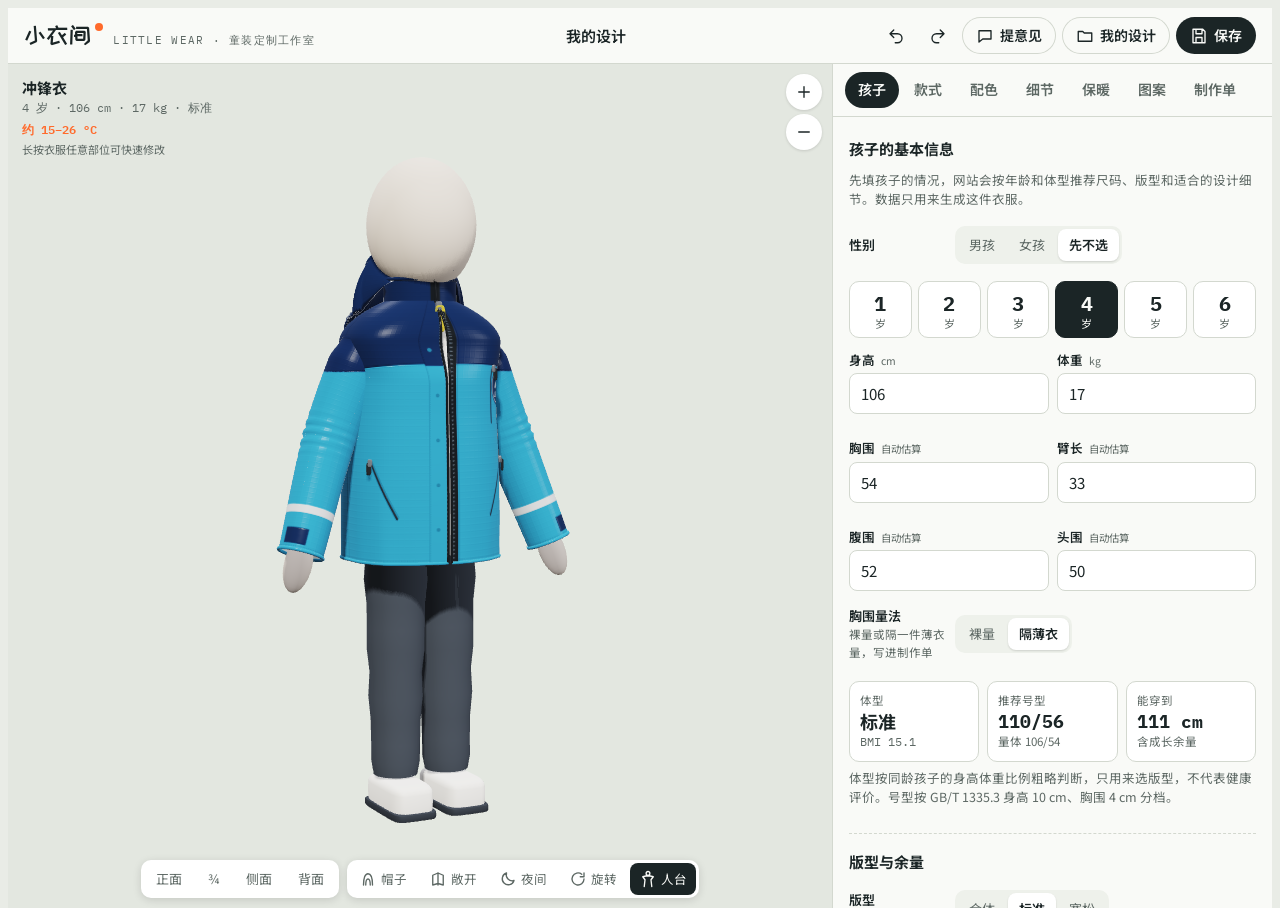
==== commit 2cc14e11: "小衣间：帽子按尺寸表收小，新增帽子尺寸表和全号型参考尺寸表 - 三维帽子不再按比例放大，改为头围 + 帽型松量（贴头 3 / 圆帽 5 / 大帽 8 cm）包住头部；放下的帽子更薄更贴背 - 尖帽尖角" ====
--- a/littlewear/index.html
+++ b/littlewear/index.html
@@ -300,6 +300,25 @@
 .checks .ci{width:22px;height:22px;border-radius:50%;display:grid;place-items:center;font:700 12px/1 "IBM Plex Mono",monospace;background:var(--soft);color:var(--muted)}
 .checks li.warn .ci{background:#ff6a2b;color:#fff}
 .checks p{margin:0;font-size:13px;line-height:1.55}.checks button{grid-column:2;justify-self:start}
+/* 冲突选项：置灰，点了提示原因 */
+[aria-disabled="true"]{cursor:not-allowed}
+.seg button[aria-disabled="true"],.bchip[aria-disabled="true"]{opacity:.38;text-decoration:line-through;text-decoration-color:color-mix(in srgb,var(--muted) 60%,transparent)}
+.tcard[aria-disabled="true"]{opacity:.42;filter:grayscale(1);border-style:dashed}
+.sw[aria-disabled="true"] .knob{opacity:.4}.sw[aria-disabled="true"] .swl{color:var(--muted)}
+.sw small.why{color:#b5541f}
+.tag.ok{background:color-mix(in srgb,var(--ok) 18%,transparent);color:var(--ok)}
+.pstat{display:grid;gap:2px;border:1.5px dashed #f0b48f;border-radius:var(--r);padding:10px 12px;margin:6px 0 4px;background:color-mix(in srgb,#ff6a2b 6%,var(--card))}.pstat b{font-size:14px}.pstat span{font-size:12.5px;color:var(--muted);line-height:1.5}
+.pstat.ok{border-color:var(--ok);background:color-mix(in srgb,var(--ok) 8%,var(--card))}
+.checks li.hard{border-color:var(--danger);background:color-mix(in srgb,var(--danger) 8%,var(--card))}.checks li.hard .ci{background:var(--danger);color:#fff}
+.checks li.vdone{opacity:.75}.checks li.vdone .ci{background:var(--ok);color:#fff}
+.checks .cbtn{grid-column:2;display:flex;flex-wrap:wrap;gap:6px}.checks .cbtn button{grid-column:auto}
+.hoodtech{margin:6px 0 10px}.hoodtech summary{cursor:pointer;font-size:13px;font-weight:600;padding:6px 0;color:var(--ink)}
+.mrange{display:flex;align-items:center;gap:8px;width:100%}.mrange input{flex:1}.mrange small{font-size:11px;color:var(--muted);white-space:nowrap}
+.lmove{border-left:3px solid var(--soft);padding-left:8px;margin:4px 0}.note.warnt{color:#b5541f}
+h3.sub{font-size:13.5px;margin:14px 0 4px}h3.sub small{font-weight:400;color:var(--muted);font-size:11.5px;margin-left:6px}
+details.grade{margin-top:10px}details.grade summary{cursor:pointer;font-size:13px;font-weight:600;padding:6px 0}
+.gwrap{overflow-x:auto;margin:0 -2px}.spec.grade{min-width:520px;font-size:12px}.spec.grade th,.spec.grade td{padding:5px 4px;white-space:nowrap}
+.spec .cur{background:color-mix(in srgb,var(--accent) 14%,transparent);font-weight:700}
 
 </style>
 <div id="app"></div>
@@ -581,6 +600,7 @@
   growType:[['hidden','内藏放长（拆线放下）'],['fold','外翻袖口（翻上 / 放下）']],
   sleeveCut:[['setin','装袖'],['raglan','插肩袖']],
   labelPos:[['neck','后领内侧'],['side','左侧缝内侧']],
+  liningPurpose:[['touch','亲肤触感'],['warm','保暖'],['protect','保护膜层、耐磨']],
   zipLen:[['full','全开拉链'],['half','半拉链套头'],['none','无拉链套头']],
   zipPos:[['center','居中'],['offset','偏襟']],
   fill:[['none','无填充','春秋'],['thin','薄棉 80g','初冬'],['mid','中棉 120g','冬季'],['thick','厚棉 160g','严寒'],['down','羽绒 90/10','最轻最暖']],
@@ -632,6 +652,10 @@
 const PRINTS=[['none','无'],['dots','波点'],['stars','星星'],['stripes','条纹'],['checks','格纹'],['camo','迷彩'],['hearts','爱心'],['dino','小恐龙'],['mountain','山峰'],['rain','雨滴'],['animals','小动物'],['paws','小脚印'],['custom','我上传的']];
 const SHAPES=[['none','无底'],['circle','圆章'],['round','圆角方'],['shield','盾形'],['hex','六边形'],['pill','胶囊']];
 const FONTS={round:['圆体','"Baloo 2","ZCOOL KuaiLe","Noto Sans SC",sans-serif',800],cute:['可爱','"ZCOOL KuaiLe","Noto Sans SC",sans-serif',400],sans:['黑体','"Noto Sans SC",sans-serif',900],mono:['机能','"IBM Plex Mono","Noto Sans SC",monospace',700]};
+// 标志微调范围（cm）：x 正向 = xl[1] 方向，y 正向 = 向上
+const LOGO_MOVE={chestL:{x:[-3,2.5],y:[-4,3],xl:['前中','侧缝']},chestR:{x:[-3,2.5],y:[-4,3],xl:['前中','侧缝']},back:{x:[-5,5],y:[-6,6],xl:['左','右']},backLow:{x:[-5,5],y:[-4,6],xl:['左','右']},backNeck:{x:[-2,2],y:[-1,2],xl:['左','右']},hemR:{x:[-3,3],y:[-2,5],xl:['前中','侧缝']},sleeveL:{x:[-2,2],y:[-6,4],xl:['后','前']},sleeveR:{x:[-2,2],y:[-6,4],xl:['后','前']}};
+const LOGO_USIGN={chestL:1,chestR:-1,hemR:-1,back:1,backLow:1,backNeck:1};
+const logoMoveText=(place,ax,v)=>{const M=LOGO_MOVE[place];if(!M||!v)return '居中（默认）';v=+v;if(ax==='y')return (v>0?'上移 ':'下移 ')+Math.abs(v)+' cm';return '往'+(v>0?M.xl[1]:M.xl[0])+' '+Math.abs(v)+' cm'};
 const PLACES={chestL:'左胸',chestR:'右胸',back:'后背中',backLow:'后背下',backNeck:'后领下',sleeveL:'左袖',sleeveR:'右袖',hemR:'右前下摆'};
 const METHODS={embroidery:['刺绣',14],print:['热转印',6],reflective:['反光印',10],rubber:['硅胶章',12],woven:['织唛',8]};
 
@@ -640,6 +664,8 @@
 ];
 // BMI-年龄参考（WHO 儿童生长标准近似值，取男女平均）：[-2SD, 中位数, +2SD]
 const BMI_REF=[null,[14.6,16.9,19.6],[13.7,15.9,18.6],[13.4,15.6,18.2],[13.2,15.4,18.1],[13.0,15.3,18.2],[13.0,15.3,18.5]];
+const HOOD_EASE={snug:3,round:5,big:8,pixie:5}; // 帽子松量（cm，加在头围上）
+const brimLen=c=>c.age<=2?3:4; // 帽檐伸出（cm）：1–2 岁短一点
 const SIZE_STEPS=[80,90,100,110,120,130,140]; // GB/T 1335.3：80–130 cm 身高 10 cm 一档
 function bodyInfo(c){const m=c.meas,a=c.age,h=m.height/100,bmi=m.weight/(h*h);const [lo,md,hi]=BMI_REF[a];
   const z=bmi>=md?2*(bmi-md)/(hi-md):-2*(md-bmi)/(md-lo);
@@ -664,7 +690,7 @@
   zipLen:'full',zipPos:'center',flapSide:'R',magZip:false,chinGuard:true,
   pitZips:false,thumbLoops:false,innerCuffs:false,snowSkirt:false,hemAdjust:false,hoodAdjust:true,stowHood:false,innerPocket:false,hangLoop:true,
   pfcFree:true,wpRating:'10k',taping:'key',fill:'none',threeInOne:'none',
-  layer:'3l',brimSoft:true,labelPos:'neck',growType:'hidden',sleeveCut:'setin',layering:'thin',fitTarget:'now',measureMode:'thin',
+  layer:'3l',liningPurpose:'touch',verified:{},brimSoft:true,labelPos:'neck',growType:'hidden',sleeveCut:'setin',layering:'thin',fitTarget:'now',measureMode:'thin',
   age:4,sex:'',fit:'regular',growth:1,growCuff:false,twoWayZip:false,detachHood:false,
   meas:{height:106,weight:17,chest:54,sleeve:33,belly:52,head:50,auto:true}
 };
@@ -1004,14 +1030,14 @@
   out.collarM={u:2*Math.PI*nRx,v:collarH};
   // 帽子
   if(cfg.collar==='hood'){
-    const tau=.5,b1=2.06,vh=.78; const hs={round:[1.36,1.2,1.34],big:[1.52,1.33,1.5],snug:[1.24,1.12,1.22],pixie:[1.36,1.2,1.34]}[cfg.hoodShape||'round'];
-    const A=d.headR[0]*hs[0],B=d.headR[1]*hs[1],C=d.headR[2]*hs[2];
+    const tau=.5,b1=2.06,vh=.78; // 帽子按尺寸表松量包住头：侧面 / 头顶 / 前后各留几厘米，不再按比例放大
+    const he=HOOD_EASE[cfg.hoodShape||'round']/100;const A=d.headR[0]+.004+he*.16,B=d.headR[1]+.004+he*.2,C=d.headR[2]+.005+he*.22;
     const a0v=v=>lerp(1.42,.8,smooth(v/.5)); // 帽口顶端张开成圆弧，不再是尖角
-    const hc=V3.add(d.headC,[0,hh*.035,-hh*.055]);
+    const hc=V3.add(d.headC,[0,hh*.03,-hh*.025]);
     const sphereP=(al,be)=>{let x=Math.sin(be)*Math.sin(al),y=Math.cos(be),z=Math.sin(be)*Math.cos(al);
-      const y2=y*Math.cos(tau)-z*Math.sin(tau),z2=y*Math.sin(tau)+z*Math.cos(tau);let zz=z2*C;if(zz<0)zz*=1.12;return [hc[0]+x*A,hc[1]+y2*B,hc[2]+zz]};
+      const y2=y*Math.cos(tau)-z*Math.sin(tau),z2=y*Math.sin(tau)+z*Math.cos(tau);let zz=z2*C;return [hc[0]+x*A,hc[1]+y2*B,hc[2]+zz]};
     const tipDir=V3.norm([0,.55,-.85]);
-    const pix=p=>{if(cfg.hoodShape!=='pixie')return p;const r=V3.sub(p,hc);const n=V3.norm([r[0]/A,r[1]/B,r[2]/C]);const k=Math.max(0,(V3.dot(n,tipDir)-.5)/.5);return V3.add(p,V3.scale(tipDir,hh*.42*k*k*k))};
+    const pix=p=>{if(cfg.hoodShape!=='pixie')return p;const r=V3.sub(p,hc);const n=V3.norm([r[0]/A,r[1]/B,r[2]/C]);const k=Math.max(0,(V3.dot(n,tipDir)-.5)/.5);return V3.add(p,V3.scale(tipDir,hh*.24*k*k*k))};
     function hoodRaw(a,v){const a0=a0v(Math.min(v,vh)),al=a0+a*(2*Math.PI-2*a0);
       if(v<=vh){const be=v/vh*b1;return pix(sphereP(al,be))}
       const t=(v-vh)/(1-vh);const a0b=a0v(vh);const p1=pix(sphereP(a0b+a*(2*Math.PI-2*a0b),b1));const p2=collarP(a,1,0);const cen=[0,p1[1],0];
@@ -1023,9 +1049,9 @@
     const backTab=[];for(let i=0;i<=40;i++){const v=i/40;const pb=torsoP(.5,v,0),ps=torsoP(.25,v,0);backTab.push([pb[1],pb[2],ps[0]])}
     const backAt=y=>{let best=backTab[0];for(const r of backTab)if(Math.abs(r[0]-y)<Math.abs(best[0]-y))best=r;return best};
     const fold=p=>{const r=V3.sub(p,piv);const th=2.55,cs=Math.cos(th),sn=Math.sin(th);
-      let x=r[0]*1.12,y=r[1]*cs+r[2]*sn,z=-r[1]*sn+r[2]*cs;let q=V3.add(piv,[x,y,z]);
+      let x=r[0]*1.02,y=r[1]*cs+r[2]*sn,z=-r[1]*sn+r[2]*cs;let q=V3.add(piv,[x,y,z]);
       const [,zb,rx]=backAt(q[1]);const k=Math.sqrt(Math.max(0,1-Math.pow(q[0]/(rx*1.02),2)));const zs=zb*k;
-      const depth=zs-q[2];q[2]=zs-.007-Math.max(0,depth)*.34;return q};
+      const depth=zs-q[2];q[2]=zs-.006-Math.max(0,depth)*.22;return q};
     function hoodP(a,v){if(!down)return hoodRaw(a,v);
       if(v<=vh)return fold(hoodRaw(a,v));
       const t=(v-vh)/(1-vh);const p1=fold(hoodRaw(a,vh));const p2=collarP(a,1,0);return V3.lerp(p1,p2,smooth(t))}
@@ -1038,8 +1064,8 @@
     out.hoodRim=tube(rim,()=>.0035*(H/1.06),{nu:10});
     // 圆弧帽檐：沿帽口上沿向前伸出，中间最长、两端收为零
     if(cfg.hoodBrim&&st.hoodUp){const E=[];const n=24;for(let i=0;i<=n;i++)E.push(hoodP(0,.42*(1-i/n)));for(let i=1;i<=n;i++)E.push(hoodP(1,.42*i/n));
-      const O=E.map((p,i)=>{const t=i/(E.length-1),w=Math.pow(Math.sin(Math.PI*t),.75);const rr=V3.norm(V3.sub(p,hc));const dir=V3.norm([rr[0]*.3,-.32,1]);return V3.add(p,V3.scale(dir,hh*.3*w))});
-      const brim=surface(E.length-1,4,(u,v)=>{const i=Math.round(u*(E.length-1));const p=V3.lerp(E[i],O[i],v);return V3.add(p,[0,-hh*.03*v*v,0])});
+      const O=E.map((p,i)=>{const t=i/(E.length-1),w=Math.pow(Math.sin(Math.PI*t),.75);const rr=V3.norm(V3.sub(p,hc));const dir=V3.norm([rr[0]*.3,-.32,1]);return V3.add(p,V3.scale(dir,brimLen(cfg)/100*w))});
+      const brim=surface(E.length-1,4,(u,v)=>{const i=Math.round(u*(E.length-1));const p=V3.lerp(E[i],O[i],v);return V3.add(p,[0,-.004*v*v,0])});
       out.brim=brim;out.brimEdge=tube(O.map(p=>V3.add(p,[0,-hh*.03,0])),()=>.003*(H/1.06),{nu:8});}
   }
   // 袖子
@@ -1352,7 +1378,7 @@
       Pt.img(hatch,cx,cy,w,h,tf,{});Pt.x.restore()}};
   for(const L of logos){if(!L.place||!L.place.startsWith||['sleeveL','sleeveR'].includes(L.place))continue;
     const cy=cfg.chestPocket==='zipH'?.69:.79,cu=cfg.chestPocket==='zipV'?.16:.135;const pos={chestL:[cu,cy*vA],chestR:[1-cu,cy*vA],back:[.5,.7*vA],backLow:[.5,.32*vA],backNeck:[.5,vA+.02],hemR:[.9,.14*vA]}[L.place];if(!pos)continue;
-    const wpx=L.size/100*pxU;drawLogo(P,L,P.X(pos[0]),P.Y(pos[1]),wpx,pxV/pxU,[1,1]);}
+    const du=(LOGO_USIGN[L.place]||1)*(L.dx||0)/100/g.torsoM.u,dv=(L.dy||0)/100/g.torsoM.v;const wpx=L.size/100*pxU;drawLogo(P,L,P.X(pos[0]+du),P.Y(pos[1]+dv),wpx,pxV/pxU,[1,1]);}
   out.torso={map:P.c,hgt:P.hg,pmap:P.pr};
   // 衣身内衬
   out.torso.lmap=liningCanvas(cfg,2048,1024,{vA,pxU,pxV,facing:zw*3.4,mainAt:(u,v)=>col(regionColorAt(tmpl.B,u,v)),label:cfg.labelPos==='side'?{u:.25,v:vA*.3,pxU,pxV}:{u:.5,v:vA-.05,pxU,pxV},type:'torso'});
@@ -1387,7 +1413,7 @@
       if(cfg.growCuff)SP.line([[-.02,.9],[1.02,.9]],1.4,'rgba(0,0,0,.35)',{dash:[3,3],h:.4});
       if(cfg.refl.band){const b=[[-.02,.8],[1.02,.8],[1.02,.835],[-.02,.835]];SP.fill(conv(b),REFL_HEX,{h:.6,refl:1,rough:.35})}
       if(side==='L'&&cfg.sleevePocket){const s0=sToT(.26),s1=sToT(.45);const pts=conv([[.06,s0],[.06,s1]]);const wpx=6;SP.line(pts,wpx+8,null,{h:.38});SP.line(pts,wpx,C.zip,{h:.62,gloss:.4});SP.seam(offsetLine(pts,9,SP),{top:false,w:1.5});SP.seam(offsetLine(pts,-9,SP),{top:false,w:1.5})}
-      for(const L of logos){if(L.place!=='sleeve'+side)continue;const pxu=512/g.sleeveM.u,pxv=1024/g.sleeveM.v;drawLogo(SP,L,SP.X(.0),SP.Y(sToT(.3)),L.size/100*pxu,pxv/pxu,side==='L'?[-1,-1]:[1,-1])}
+      for(const L of logos){if(L.place!=='sleeve'+side)continue;const pxu=512/g.sleeveM.u,pxv=1024/g.sleeveM.v;drawLogo(SP,L,SP.X(.0)+(side==='L'?1:-1)*(L.dx||0)/100*pxu,SP.Y(sToT(.3))+(L.dy||0)/100*pxv,L.size/100*pxu,pxv/pxu,side==='L'?[-1,-1]:[1,-1])}
       out['sleeve'+side]={map:SP.c,hgt:SP.hg,pmap:SP.pr,lmap:liningCanvas(cfg,512,1024,{type:'sleeve'})};
     }}
   // ================= 领 / 帽 =================
@@ -1469,11 +1495,17 @@
   // 帽子 / 领
   const hoodC=col(cfg.hoodColor);
   const collarC=cfg.collar==='hood'?col(regionColorAt(tm.B,.08,.995,'main')):col(regionColorAt(tm.B,.08,.995,TEMPLATE_COLLAR[cfg.template]));
-  if(cfg.collar==='hood'){
-    if(F){out+=`<path d="M${cx-38} ${neckY+4} C${cx-50} 30 ${cx+50} 30 ${cx+38} ${neckY+4} Z" fill="${hoodC}" stroke="${ink}" stroke-width="${stroke}"/>`;
-      out+=`<path d="M${cx-26} ${neckY} C${cx-30} 62 ${cx+30} 62 ${cx+26} ${neckY} Z" fill="${C.lining}" stroke="${ink}" stroke-width="${stroke*.8}"/>`;
-      if(cfg.hoodBrim)out+=`<path d="M${cx-30} 70 Q${cx} 46 ${cx+30} 70 Q${cx} 62 ${cx-30} 70 Z" fill="${hoodC}" stroke="${ink}" stroke-width="${stroke}"/>`;}
-    else{out+=`<path d="M${cx-40} ${neckY+8} C${cx-54} 26 ${cx+54} 26 ${cx+40} ${neckY+8} Q${cx} ${neckY+20} ${cx-40} ${neckY+8} Z" fill="${hoodC}" stroke="${ink}" stroke-width="${stroke}"/><path d="M${cx-12} 40 L${cx-14} ${neckY+12} M${cx+12} 40 L${cx+14} ${neckY+12}" stroke="${ink}" stroke-width="${stroke*.7}" stroke-dasharray="3 2"/>`}
+  if(cfg.collar==='hood'&&!o.noHood){const HS={round:[50,40],big:[58,30],snug:[44,50],pixie:[48,10]}[cfg.hoodShape]||[50,40],W=HS[0],pk=HS[1],px=cfg.hoodShape==='pixie';
+    const outer=b=>`M${cx-38} ${b} C${cx-W-4} ${b-40} ${cx-W*(px?.8:.92)} ${pk+(px?34:0)} ${cx} ${pk} C${cx+W*(px?.8:.92)} ${pk+(px?34:0)} ${cx+W+4} ${b-40} ${cx+38} ${b}`;
+    if(F){const Wi=W*.62,pi=pk+(px?42:24);
+      out+=`<path d="${outer(neckY+4)} Z" fill="${hoodC}" stroke="${ink}" stroke-width="${stroke}"/>`;
+      out+=`<path d="M${cx-26} ${neckY} C${cx-Wi-2} ${neckY-34} ${cx-Wi*.92} ${pi} ${cx} ${pi} C${cx+Wi*.92} ${pi} ${cx+Wi+2} ${neckY-34} ${cx+26} ${neckY} Z" fill="${C.lining}" stroke="${ink}" stroke-width="${stroke*.8}"/>`;
+      out+=`<path d="M${cx-13} ${pi+1} Q${cx-14} ${(pi+pk)/2} ${cx-12} ${pk+(px?14:4)} M${cx+13} ${pi+1} Q${cx+14} ${(pi+pk)/2} ${cx+12} ${pk+(px?14:4)}" stroke="${ink}" stroke-width="${stroke*.7}" stroke-dasharray="3 2" fill="none"/>`;
+      if(cfg.hoodBrim)out+=`<path d="M${cx-Wi*.82} ${pi+12} Q${cx} ${pi-14} ${cx+Wi*.82} ${pi+12} Q${cx} ${pi+12} ${cx-Wi*.82} ${pi+12} Z" fill="${hoodC}" stroke="${ink}" stroke-width="${stroke}"/><path d="M${cx-Wi*.78} ${pi+10} Q${cx} ${pi-11} ${cx+Wi*.78} ${pi+10}" fill="none" stroke="#ffffff" stroke-opacity=".55" stroke-width="1"/><path d="M${cx-Wi*.7} ${pi+8} Q${cx} ${pi-7} ${cx+Wi*.7} ${pi+8}" fill="none" stroke="${ink}" stroke-width="${stroke*.5}" stroke-dasharray="2 2"/>`;}
+    else{out+=`<path d="${outer(neckY+8)} Q${cx} ${neckY+20} ${cx-38} ${neckY+8} Z" fill="${hoodC}" stroke="${ink}" stroke-width="${stroke}"/><path d="M${cx-12} ${pk+(px?14:4)} L${cx-14} ${neckY+12} M${cx+12} ${pk+(px?14:4)} L${cx+14} ${neckY+12}" stroke="${ink}" stroke-width="${stroke*.7}" stroke-dasharray="3 2"/>`;
+      if(cfg.hoodAdjust)out+=`<rect x="${cx-9}" y="${pk+(neckY-pk)*.45}" width="18" height="10" rx="2" fill="${C.trim}" stroke="${ink}" stroke-width="${stroke*.6}"/>`}
+    if(cfg.detachHood){const b=neckY+(F?4:8);out+=`<path d="M${cx-38} ${b} Q${cx} ${b+(F?2:12)} ${cx+38} ${b}" fill="none" stroke="#ff6a2b" stroke-width="1.6" stroke-dasharray="5 3"/>`}
+    out+=`<g transform="translate(0 ${pk-40})">`;
     const dc=cfg.hoodDeco;
     if(dc==='bear')for(const s of [-1,1])out+=`<circle cx="${cx+s*36}" cy="46" r="13" fill="${hoodC}" stroke="${ink}" stroke-width="${stroke}"/><circle cx="${cx+s*36}" cy="46" r="7" fill="${C.acc2}"/>`;
     if(dc==='bunny')for(const s of [-1,1])out+=`<ellipse cx="${cx+s*22}" cy="8" rx="9" ry="30" fill="${hoodC}" stroke="${ink}" stroke-width="${stroke}"/><ellipse cx="${cx+s*22}" cy="10" rx="4" ry="21" fill="${C.acc2}"/>`;
@@ -1483,6 +1515,7 @@
     if(dc==='frog')for(const s of [-1,1])out+=`<circle cx="${cx+s*24}" cy="40" r="12" fill="#f6f5ef" stroke="${ink}" stroke-width="${stroke}"/><circle cx="${cx+s*24}" cy="40" r="5" fill="#1c2226"/>`;
     if(dc==='shark')out+=`<path d="M${cx-14} 40 Q${cx+4} 30 ${cx+10} 4 Q${cx+12} 26 ${cx+16} 40 Z" fill="${hoodC}" stroke="${ink}" stroke-width="${stroke}"/>`;
     if(dc==='dino'){for(let i=0;i<4;i++){const x=cx-27+i*18;out+=`<path d="M${x-7} ${40-i%2} L${x} ${22-i%2*2} L${x+7} ${40-i%2} Z" fill="${C.acc2}" stroke="${ink}" stroke-width="${stroke*.8}"/>`}}
+    out+='</g>';
   }
   // 衣身
   defs+=`<clipPath id="${id}b"><path d="${body}"/></clipPath>`;
@@ -1509,7 +1542,7 @@
   const logoPos={chestL:[.135,.79],chestR:[.865,.79],back:[.5,.7],backLow:[.5,.32],backNeck:[.5,.97],hemR:[.9,.14]};
   for(const L of (cfg.logos||[])){const pp=logoPos[L.place];if(!pp)continue;const isBack=['back','backLow','backNeck'].includes(L.place);if(isBack===F)continue;
     let u=pp[0],k=pp[1];if(L.place==='chestL'||L.place==='chestR'){if(cfg.chestPocket==='zipH')k=.69;if(cfg.chestPocket==='zipV')u=L.place==='chestL'?.16:.84}
-    const lc=logoCanvas(L,o.mini?160:300);const w=L.size*5.4,h=w*lc.height/lc.width;const x=F?cx+sfront(u)*4*hw:X(u),y=L.place==='backNeck'?Y(.86):Y(k*vA);
+    {const G=(cfg.meas.chest||56)+16,Hc=cfg.meas.height*.36;u+=(LOGO_USIGN[L.place]||1)*(L.dx||0)/G;k+=(L.dy||0)/Hc}const lc=logoCanvas(L,o.mini?160:300);const w=L.size*5.4,h=w*lc.height/lc.width;const x=F?cx+sfront(u)*4*hw:X(u),y=L.place==='backNeck'?Y(.86)-(L.dy||0)*3:Y(k*vA);
     bodyG+=`<image href="${lc.toDataURL()}" x="${x-w/2}" y="${y-h/2}" width="${w}" height="${h}"/>`}
   out+=`<g clip-path="url(#${id}b)">${bodyG}</g><path d="${body}" fill="none" stroke="${ink}" stroke-width="${stroke}" stroke-linejoin="round"/>`;
   // 下摆明线
@@ -1542,7 +1575,7 @@
 }
 
 // —— 尺寸测量示意：字母与 sizeModel 代号一致 ——
-function measureSVG(c){const sz=sizeModel(c),V={};sz.rows.forEach(r=>V[r[0]]=r[2]);const vest=c.type==='vest',raglan=c.sleeveCut==='raglan';
+function measureSVG(c){const sz=sizeModel(c),V={};sz.all.forEach(r=>V[r[0]]=r[2]);const vest=c.type==='vest',raglan=c.sleeveCut==='raglan';
   const id='m'+Math.random().toString(36).slice(2,7),ink='#2a3336',fil='#f1f2ed',acc='#ff6a2b',cx=200,neckY=122,shY=152,hemY=390;
   let o=`<defs><marker id="${id}a" viewBox="0 0 10 10" refX="5" refY="5" markerWidth="6" markerHeight="6" orient="auto-start-reverse"><path d="M0 1 L9 5 L0 9 Z" fill="${acc}"/></marker></defs>`;
   const body=`M${cx-34} ${neckY} L${cx-104} ${shY} L${cx-96} 210 L${cx-98} ${hemY} L${cx+98} ${hemY} L${cx+96} 210 L${cx+104} ${shY} L${cx+34} ${neckY} Q${cx} ${neckY+16} ${cx-34} ${neckY} Z`;
@@ -1562,18 +1595,18 @@
     else o+=ar(`M${cx-104} ${shY-16} H${cx+104}`)+lab('E',cx+60,shY-24);
     if(!raglan)o+=ar(`M${cx+116} ${shY-4} L${cx+182} 368`)+lab('F',cx+164,282);
     if(V.F2!==undefined)o+=ar(`M${cx+152} 388 L${cx+168} 410`)+lab('F2',cx+150,420);
-    o+=ar(`M${cx-170} 390 L${cx-136} 398`)+lab('G',cx-196,412);}
-  o+=ar(`M${cx+46} ${neckY} V${neckY-(st?30:12)}`)+lab('L',cx+58,neckY-(st?20:8));
-  o+=`<path d="M${cx-34} ${neckY+3} Q${cx} ${neckY+20} ${cx+34} ${neckY+3}" fill="none" stroke="${acc}" stroke-width="1.6" stroke-dasharray="2 2"/>`+lab('M',cx-62,neckY+14);
-  // 帽：侧视
-  if(c.collar==='hood'){const hx=470,hy=60;o+=`<text x="${hx}" y="16" text-anchor="middle" font-size="12" fill="#5f6a66" font-family="Noto Sans SC,sans-serif">帽子侧面平铺</text>`;
-    o+=`<path d="M${hx-55} ${hy+150} C${hx-90} ${hy+60} ${hx-60} ${hy-20} ${hx+10} ${hy-14} C${hx+60} ${hy-8} ${hx+70} ${hy+60} ${hx+60} ${hy+110} L${hx+40} ${hy+150} Z" fill="${fil}" stroke="${ink}" stroke-width="1.4"/>`;
-    if(c.hoodBrim)o+=`<path d="M${hx+58} ${hy+10} Q${hx+90} ${hy+16} ${hx+84} ${hy+34} Q${hx+72} ${hy+30} ${hx+62} ${hy+36}" fill="${fil}" stroke="${ink}" stroke-width="1.2"/>`;
-    o+=`<path d="M${hx+10} ${hy-14} C${hx+60} ${hy-8} ${hx+70} ${hy+60} ${hx+60} ${hy+110}" fill="none" stroke="${acc}" stroke-width="1.6" stroke-dasharray="2 2"/>`+lab('K',hx+72,hy+80);
-    o+=ar(`M${hx-80} ${hy+150} V${hy-14}`)+lab('H',hx-118,hy+70);
-    o+=ar(`M${hx-74} ${hy+50} H${hx+64}`)+lab('I',hx-20,hy+42);
-    o+=ar(`M${hx+66} ${hy+90} L${hx-62} ${hy+110}`,true)+lab('J',hx-20,hy+122);
-    o+=`<path d="M${hx-55} ${hy+150} H${hx+40}" stroke="${ink}" stroke-width=".8" stroke-dasharray="3 2"/><text x="${hx}" y="${hy+168}" text-anchor="middle" font-size="10.5" fill="#5f6a66" font-family="Noto Sans SC,sans-serif">领口拼缝</text>`}
+    o+=ar(`M${cx-124} ${shY+62} L${cx-97} ${shY+70}`)+lab('N',cx-168,shY+58);}
+  o+=ar(`M${cx-46} ${neckY} V${neckY-(st?30:12)}`)+lab('L',cx-84,neckY-(st?22:12));
+  o+=`<path d="M${cx-34} ${neckY+3} Q${cx} ${neckY+20} ${cx+34} ${neckY+3}" fill="none" stroke="${acc}" stroke-width="1.6" stroke-dasharray="2 2"/>`+lab('M',cx+40,neckY+30);
+  // 帽：侧视（与帽子技术图同一轮廓）
+  if(c.collar==='hood'){o+=`<text x="470" y="14" text-anchor="middle" font-size="12" fill="#5f6a66" font-family="Noto Sans SC,sans-serif">帽子侧面平铺</text><g transform="translate(470 218) scale(.92)">`;
+    o+=`<path d="${HOOD_SIDE}" fill="${fil}" stroke="${ink}" stroke-width="1.5"/>`;
+    if(c.hoodBrim)o+=`<path d="M58 -160 Q98 -158 101 -146 Q84 -138 61 -136 Z" fill="${fil}" stroke="${ink}" stroke-width="1.3"/>`;
+    o+=`<path d="${HOOD_FRONT_EDGE}" fill="none" stroke="${acc}" stroke-width="1.6" stroke-dasharray="2 2"/>`+lab('K',80,-60);
+    o+=`<path d="M58 -166 C54 -180 28 -192 -8 -182 C-94 -156 -92 -40 -56 0" fill="none" stroke="${acc}" stroke-width="1.6" stroke-dasharray="6 3"/>`+lab('J',-92,-150);
+    o+=ar('M-6 0 V-174')+lab('H',4,-40);
+    o+=ar('M-84 -100 H62')+lab('I',-50,-110);
+    o+=`<path d="M-48 0 H32" stroke="${ink}" stroke-width=".8" stroke-dasharray="3 2"/></g><text x="470" y="236" text-anchor="middle" font-size="10.5" fill="#5f6a66" font-family="Noto Sans SC,sans-serif">领口拼缝</text>`}
   // 袖口细部
   if(!vest){const gx=470,gy=300;o+=`<text x="${gx}" y="${gy-14}" text-anchor="middle" font-size="12" fill="#5f6a66" font-family="Noto Sans SC,sans-serif">袖口：自然 / 拉伸</text>`;
     o+=`<rect x="${gx-70}" y="${gy}" width="48" height="60" fill="${fil}" stroke="${ink}" stroke-width="1.4"/><rect x="${gx-70}" y="${gy+46}" width="48" height="14" fill="#dde0d8" stroke="${ink}" stroke-width="1"/>`+ar(`M${gx-70} ${gy+72} H${gx-22}`)+lab('G',gx-60,gy+90);
@@ -1608,6 +1641,100 @@
   if(c.twoWayZip)o+=T(x2,y2+132,'双头拉链：下方 2 颗建议暗扣',{s:10,c:acc});
   o+=T(x2,y2+158,'扣位从前领中点向下量',{s:10,c:'#5f6a66'});
   return `<svg viewBox="0 0 600 ${top+H+40}" xmlns="http://www.w3.org/2000/svg" role="img" aria-label="外门襟结构图">${o}</svg>`}
+
+// ===== 帽子局部技术图：裁片展开 / 帽口正侧面 / 帽领连接剖面 / 拆卸前后 =====
+function hoodGeo(c){const sz=sizeModel(c),V={};sz.all.forEach(r=>V[r[0]]=r[2]);const head=c.meas.head||AGES[c.age].hd;
+  return {H:V.H||Math.round(head*.58),I:V.I||Math.round(head*.37+2),J:V.J||Math.round(head*.68),K:V.K||Math.round(head*.95),w1:Math.round(head*.18),w2:Math.round(head*.12),brim:brimLen(c)}}
+// 侧面轮廓（朝右，领口拼缝 y=0，向上为负；单位 px，约 6.5px/cm 对应 H=27）
+const HOOD_SIDE='M-48 0 C-82 -40 -86 -150 -6 -174 C30 -184 56 -172 58 -158 C66 -100 52 -34 32 0 Z';
+const HOOD_FRONT_EDGE='M58 -158 C66 -100 52 -34 32 0';
+const HOOD_CROWN='M58 -158 C56 -172 30 -184 -6 -174 C-86 -150 -82 -40 -48 0';
+function hoodSVG(c,kind){const g=hoodGeo(c),ink='#2a3336',acc='#ff6a2b',mut='#5f6a66',hc=c.colors[c.hoodColor]||c.colors.main,lin=c.lining==='none'?'#d5d8d2':c.colors.lining,trim=c.colors.trim;
+  const id='h'+Math.random().toString(36).slice(2,7);
+  const T=(x,y,t,o={})=>`<text x="${x}" y="${y}" text-anchor="${o.a||'middle'}" font-size="${o.s||11}" fill="${o.c||ink}" font-family="${o.m?'IBM Plex Mono,monospace':'Noto Sans SC,sans-serif'}"${o.w?` font-weight="${o.w}"`:''}>${t}</text>`;
+  const mk=`<defs><marker id="${id}a" viewBox="0 0 10 10" refX="5" refY="5" markerWidth="6" markerHeight="6" orient="auto-start-reverse"><path d="M0 1 L9 5 L0 9 Z" fill="${acc}"/></marker></defs>`;
+  const ar=(d,dash)=>`<path d="${d}" fill="none" stroke="${acc}" stroke-width="1.5" marker-start="url(#${id}a)" marker-end="url(#${id}a)"${dash?' stroke-dasharray="5 3"':''}/>`;
+  const tag=(x,y,t)=>`<g><rect x="${x-3}" y="${y-11}" width="${t.length*7+8}" height="15" rx="3" fill="#fff" opacity=".85"/>${T(x+1,y,t,{a:'start',s:10.5,c:acc,m:1})}</g>`;
+  const notch=(x,y,a)=>`<path d="M${x} ${y} l${5*Math.cos(a+.5)} ${5*Math.sin(a+.5)} M${x} ${y} l${5*Math.cos(a-.5)} ${5*Math.sin(a-.5)}" stroke="${ink}" stroke-width="1.2"/>`;
+  const brimPath='M58 -160 Q98 -158 101 -146 Q84 -138 61 -136 Z';
+  let o=mk;
+  if(kind==='pieces'){
+    // 侧片 ×2
+    o+=T(120,18,'帽侧片 ×2（左右对称）',{w:700,s:12});
+    o+=`<g transform="translate(130 222)"><path d="${HOOD_SIDE}" fill="${hc}" fill-opacity=".18" stroke="${ink}" stroke-width="1.6"/>`;
+    o+=`<path d="${HOOD_CROWN}" fill="none" stroke="#3a8fb7" stroke-width="3" opacity=".7"/><path d="${HOOD_FRONT_EDGE}" fill="none" stroke="${acc}" stroke-width="3" opacity=".7"/>`;
+    [[30,-180,-1.4],[-60,-150,-2.3],[-80,-70,-3],[-62,-20,-2.4]].forEach(([x,y,a])=>o+=notch(x,y,a));
+    o+=ar(`M-100 0 V-174`)+tag(-126,-80,'H '+g.H)+ar(`M-84 -100 H62`)+tag(-30,-106,'I '+g.I);
+    o+=T(92,-90,'帽口边',{s:10,c:acc,a:'start'})+T(-40,-188,'与中片拼缝 S1',{s:10,c:'#3a8fb7'})+T(-8,16,'领口边（与领座拼合）',{s:10,c:mut});
+    o+=`</g>`;
+    // 中片
+    const L=g.J*6.0,w1=g.w1*6.0,w2=g.w2*6.0,x0=330,y0=50;
+    o+=T(x0,18,'帽中片 ×1',{w:700,s:12});
+    o+=`<path d="M${x0-w1/2} ${y0} H${x0+w1/2} L${x0+w2/2} ${y0+L} H${x0-w2/2} Z" fill="${hc}" fill-opacity=".18" stroke="${ink}" stroke-width="1.6"/>`;
+    o+=`<path d="M${x0-w1/2} ${y0} L${x0-w2/2} ${y0+L} M${x0+w1/2} ${y0} L${x0+w2/2} ${y0+L}" stroke="#3a8fb7" stroke-width="3" opacity=".7"/><path d="M${x0-w1/2} ${y0} H${x0+w1/2}" stroke="${acc}" stroke-width="3" opacity=".7"/>`;
+    [.15,.45,.75].forEach(t=>{const y=y0+L*t,hw=(w1+(w2-w1)*t)/2;o+=notch(x0-hw,y,0)+notch(x0+hw,y,Math.PI)});
+    o+=ar(`M${x0+w1/2+16} ${y0} V${y0+L}`)+tag(x0+w1/2+22,y0+L/2,'J '+g.J);
+    o+=ar(`M${x0-w1/2} ${y0-8} H${x0+w1/2}`)+T(x0,y0-12,'前 '+g.w1+' cm',{s:10,m:1})+T(x0,y0+L+16,'后（领口）'+g.w2+' cm',{s:10,m:1});
+    o+=T(x0-w1/2-10,y0+L/2,'S1',{s:10,c:'#3a8fb7',a:'end'});
+    // 帽檐
+    if(c.hoodBrim){const bx=520,by=120;o+=T(bx,18,`帽檐 ×2（面 + 里）`,{w:700,s:12});
+      o+=`<path d="M${bx-62} ${by} Q${bx} ${by-46} ${bx+62} ${by} Q${bx} ${by-18} ${bx-62} ${by} Z" fill="${hc}" fill-opacity=".18" stroke="${ink}" stroke-width="1.6"/><path d="M${bx-54} ${by-4} Q${bx} ${by-38} ${bx+54} ${by-4}" fill="none" stroke="${ink}" stroke-width=".9" stroke-dasharray="3 2"/>`;
+      o+=`<path d="M${bx-62} ${by} Q${bx} ${by-18} ${bx+62} ${by}" fill="none" stroke="${acc}" stroke-width="3" opacity=".7"/>`;
+      o+=ar(`M${bx} ${by-9} V${by-32}`)+T(bx+8,by-16,g.brim+' cm',{s:10,m:1,c:acc,a:'start'});
+      o+=T(bx,by+20,'内弧与帽口前沿缝合（橙色）',{s:10,c:mut})+T(bx,by+36,c.brimSoft?'中间夹软质 PE 衬 1 mm':'中间夹硬衬',{s:10,c:mut})+T(bx,by+52,'伸出 '+g.brim+' cm：帽口前沿中点量至帽檐外沿',{s:10,c:mut});}
+    o+=`<g transform="translate(440 236)">${[['#3a8fb7','S1 侧片 + 中片拼缝（左右各 1 条）'],[acc,'帽口边（包边）'],[ink,'∨ 对位刀口']].map(([cl,t],i)=>`<rect x="0" y="${i*18-9}" width="14" height="4" fill="${cl}"/>${T(20,i*18-3,t,{s:10,a:'start'})}`).join('')}</g>`;
+    o+=T(320,300,`三片帽：帽侧片 ×2 + 帽中片 ×1，里布按同样裁片${c.lining==='none'?'（三层面料无独立里布，帽口内侧包边）':''}；帽中片长 J 与侧片 S1 边长一致`,{s:10.5,c:mut});
+    return `<svg viewBox="0 0 640 312" xmlns="http://www.w3.org/2000/svg" role="img" aria-label="帽子裁片展开">${o}</svg>`}
+  if(kind==='views'){
+    // 正面（戴帽）
+    const fx=130,fy=240;o+=T(fx,18,'正面（戴帽）',{w:700,s:12});
+    o+=`<g transform="translate(${fx} ${fy})"><path d="M-62 0 C-80 -60 -76 -170 0 -178 C76 -170 80 -60 62 0 Z" fill="${hc}" stroke="${ink}" stroke-width="1.6"/>`;
+    o+=`<path d="M-40 -6 C-50 -60 -46 -132 0 -138 C46 -132 50 -60 40 -6 Z" fill="${lin}" stroke="${ink}" stroke-width="1.2"/><ellipse cx="0" cy="-72" rx="34" ry="44" fill="#efe4d8" stroke="${ink}" stroke-width="1"/><circle cx="-12" cy="-78" r="2.5" fill="${ink}"/><circle cx="12" cy="-78" r="2.5" fill="${ink}"/>`;
+    o+=`<path d="M-14 -138 Q-16 -160 -12 -177 M14 -138 Q16 -160 12 -177" stroke="${ink}" stroke-width="1" stroke-dasharray="3 2" fill="none"/>`;
+    if(c.hoodBrim)o+=`<path d="M-38 -128 Q0 -158 38 -128 Q0 -136 -38 -128 Z" fill="${hc}" stroke="#e9ece6" stroke-width="1.4"/>`+T(0,-150,'帽檐',{s:9.5,c:'#e9ece6'});
+    o+=ar(`M-40 -40 H40`,true)+tag(-20,-46,'帽口宽');
+    o+=T(0,18,'两条 S1 拼缝从帽口顶部越过头顶到后领',{s:10,c:mut})+`</g>`;
+    // 侧面（戴帽）
+    const sx=380,sy=232;o+=T(sx,18,'侧面（戴帽）',{w:700,s:12});
+    o+=`<g transform="translate(${sx} ${sy})"><circle cx="16" cy="-98" r="66" fill="#efe4d8" stroke="${ink}" stroke-width="1"/><path d="M80 -104 l8 10 l-8 2" fill="none" stroke="${ink}" stroke-width="1"/><circle cx="68" cy="-110" r="2.6" fill="${ink}"/>`;
+    o+=`<path d="${HOOD_SIDE}" fill="${hc}" stroke="${ink}" stroke-width="1.6"/><path d="M48 -166 C28 -172 -66 -164 -72 -100 C-72 -50 -56 -18 -40 0" fill="none" stroke="${ink}" stroke-width="1" stroke-dasharray="3 2"/>`;
+    if(c.hoodBrim)o+=`<path d="${brimPath}" fill="${hc}" stroke="#e9ece6" stroke-width="1.4"/>`+ar('M58 -170 H101')+T(80,-176,g.brim+' cm',{s:10,m:1,c:acc});
+    o+=`<path d="M68 -110 H150" stroke="${mut}" stroke-width="1" stroke-dasharray="2 3"/><path d="M68 -110 L140 -150 M68 -110 L140 -70" stroke="${mut}" stroke-width=".8" stroke-dasharray="2 3"/>`+T(144,-150,'视线不遮挡',{s:10,c:mut,a:'start'});
+    o+=ar('M58 -122 H68')+T(30,30,'外眼角应露在帽口前沿之前（目标 ≥ 2 cm）',{s:10,c:acc});
+    o+=`<path d="${HOOD_FRONT_EDGE}" fill="none" stroke="${acc}" stroke-width="1.5" stroke-dasharray="2 2"/>`+tag(64,-52,'K 帽口 '+g.K);
+    o+=T(-8,14,'领口拼缝',{s:10,c:mut})+`</g>`;
+    o+=T(320,290,'视野、转头和低头要用样衣实测：戴帽转头 90° 时帽口随头转动，低头时帽檐不挡视线。渲染图只作外观参考。',{s:10.5,c:mut});
+    return `<svg viewBox="0 0 640 302" xmlns="http://www.w3.org/2000/svg" role="img" aria-label="帽口正侧面">${o}</svg>`}
+  if(kind==='joint'){const det=c.detachHood;
+    // 俯视领口
+    const cx=150,cy=150;o+=T(cx,18,det?'领口俯视：连接件位置':'领口俯视：固定帽缝合',{w:700,s:12});
+    o+=`<path d="M${cx-86} ${cy+70} C${cx-110} ${cy-10} ${cx-80} ${cy-90} ${cx} ${cy-92} C${cx+80} ${cy-90} ${cx+110} ${cy-10} ${cx+86} ${cy+70}" fill="none" stroke="${ink}" stroke-width="8" opacity=".18"/>`;
+    o+=`<path d="M${cx-86} ${cy+70} C${cx-110} ${cy-10} ${cx-80} ${cy-90} ${cx} ${cy-92} C${cx+80} ${cy-90} ${cx+110} ${cy-10} ${cx+86} ${cy+70}" fill="none" stroke="${ink}" stroke-width="1.4"/>`;
+    o+=T(cx,cy+92,'前中（门襟）',{s:10,c:mut})+T(cx,cy-104,'后中',{s:10,c:mut})+T(cx-118,cy+10,'右',{s:10,c:mut})+T(cx+118,cy+10,'左',{s:10,c:mut});
+    if(det){o+=`<path d="M${cx-96} ${cy+14} C${cx-92} ${cy-60} ${cx-60} ${cy-90} ${cx} ${cy-92} C${cx+60} ${cy-90} ${cx+92} ${cy-60} ${cx+96} ${cy+14}" fill="none" stroke="${c.colors.zip}" stroke-width="5"/><path d="M${cx-96} ${cy+14} C${cx-92} ${cy-60} ${cx-60} ${cy-90} ${cx} ${cy-92} C${cx+60} ${cy-90} ${cx+92} ${cy-60} ${cx+96} ${cy+14}" fill="none" stroke="${ink}" stroke-width=".8" stroke-dasharray="1.5 1.5"/>`;
+      for(const s of [-1,1]){o+=`<rect x="${cx+s*96-5}" y="${cy+10}" width="10" height="8" fill="${ink}"/>`;[[cx+s*98,cy+40],[cx+s*92,cy+62]].forEach(([x,y])=>o+=`<circle cx="${x}" cy="${y}" r="5" fill="#fff" stroke="${ink}" stroke-width="1.4"/>`)}
+      o+=T(cx,cy-60,'3 号隐形拉链（领座内）',{s:10,c:acc})+T(cx,cy-46,'起止于两侧肩线前 2 cm',{s:10,c:acc});
+      o+=T(cx,cy+30,'■ 拉链端头包边加固',{s:10})+T(cx,cy+46,'○ 四合扣 ×4（前领两侧各 2）',{s:10});}
+    else o+=T(cx,cy,'帽子领口边与领座整圈缝合',{s:10,c:acc})+T(cx,cy+16,'缝份压胶（冲锋衣）',{s:10,c:mut});
+    // 剖面（后中）
+    const px=470,py=60;o+=T(px,18,'后中剖面（垂直于领口）',{w:700,s:12});
+    const L=(x,y,w,h,f,t,lx)=>`<rect x="${x}" y="${y}" width="${w}" height="${h}" fill="${f}" stroke="${ink}" stroke-width="1"/>`+(t?`<path d="M${x+w} ${y+h/2} H${lx}" stroke="${mut}" stroke-width=".7"/>`+T(lx+4,y+h/2+4,t,{s:10,a:'start'}):'');
+    if(det){o+=L(px-30,py,8,90,hc,'帽（面料 + 里）',px+46)+L(px-20,py,6,90,lin,'',0);
+      o+=`<rect x="${px-32}" y="${py+90}" width="26" height="12" fill="${c.colors.zip}" stroke="${ink}"/>`+T(px+50,py+100,'拉链（帽一侧半边）',{s:10,a:'start'})+`<path d="M${px-6} ${py+96} H${px+46}" stroke="${mut}" stroke-width=".7"/>`;
+      o+=`<rect x="${px-32}" y="${py+102}" width="26" height="12" fill="${c.colors.zip}" stroke="${ink}" opacity=".7"/>`+T(px+50,py+118,'拉链（领座一侧半边）',{s:10,a:'start'})+`<path d="M${px-6} ${py+110} H${px+46}" stroke="${mut}" stroke-width=".7"/>`;
+      o+=L(px-30,py+114,8,70,hc,'',0)+L(px-20,py+114,6,70,lin,'',0)+T(px+50,py+160,'领座（面 + 里）',{s:10,a:'start'})+`<path d="M${px-14} ${py+156} H${px+46}" stroke="${mut}" stroke-width=".7"/>`;
+      o+=`<path d="M${px-30} ${py+150} C${px-58} ${py+140} ${px-60} ${py+96} ${px-40} ${py+84}" fill="none" stroke="${hc}" stroke-width="6"/><path d="M${px-30} ${py+150} C${px-58} ${py+140} ${px-60} ${py+96} ${px-40} ${py+84}" fill="none" stroke="${ink}" stroke-width=".8"/>`;
+      o+=T(px-64,py+76,'遮挡片',{s:10,c:acc,a:'end'})+T(px-64,py+90,'宽 3 cm，盖住拉链',{s:10,c:acc,a:'end'})+T(px-64,py+104,'面料同色',{s:10,c:mut,a:'end'});
+      o+=T(px,py+216,'外侧在左；遮挡片从领座外层翻上，盖住拉链齿',{s:10,c:mut});}
+    else{o+=L(px-30,py,8,110,hc,'帽外层',px+46)+L(px-20,py,6,110,lin,'帽里',px+46)+L(px-30,py+110,8,80,hc,'领座外层',px+46)+L(px-20,py+110,6,80,lin,'领座里',px+46);
+      o+=`<path d="M${px-34} ${py+110} H${px-10}" stroke="${acc}" stroke-width="3"/>`+T(px-40,py+114,'缝合 + 压胶',{s:10,c:acc,a:'end'})}
+    return `<svg viewBox="0 0 640 300" xmlns="http://www.w3.org/2000/svg" role="img" aria-label="帽领连接剖面">${o}</svg>`}
+  if(kind==='detach'){const a=flatSVG(c,'back',{}),b=flatSVG(c,'back',{noHood:true});const emb=(svg,x)=>svg.replace('<svg ',`<svg x="${x}" y="24" width="300" height="320" `);
+    o+=T(160,16,'装帽（背面）',{w:700,s:12})+T(480,16,'拆帽后（背面）',{w:700,s:12})+emb(a,10)+emb(b,330);
+    o+=`<path d="M451 121 Q480 129 508 121" stroke="${acc}" stroke-width="2" fill="none" stroke-dasharray="4 3"/>`+T(480,102,'遮挡片盖住拉链，领座保留',{s:10,c:acc});
+    o+=T(320,352,'拆帽后领座边整齐、拉链不外露、无硬边刮颈；四合扣在前领内侧。',{s:10.5,c:mut});
+    return `<svg viewBox="0 0 640 360" xmlns="http://www.w3.org/2000/svg" role="img" aria-label="拆帽前后对比">${o}</svg>`}
+  return ''}
 
 // ---- viewer.js ----
 // ===== viewer.js — 场景组装、相机、交互 =====
@@ -1843,25 +1970,37 @@
     if(raglan)A('E','后中袖长（插肩）',Math.round(sh/2+sl),'±1','后领中点经肩线至袖口边');else A('E','肩宽',sh,'±0.8','左右肩点直线距离');
     A('F','袖长（正常穿着）',raglan?'见 E':sl,'±1',raglan?'—':'肩点至袖口边'+(c.cuff==='rib'?'，含罗纹 5 cm':''));
     if(c.growCuff)A('F2','袖长（完全展开）',raglan?'E + 3':sl+3,'±1',c.growType==='fold'?'外翻袖口放下后，同 F 量法':'拆开内藏折边后，同 F 量法');
+    A('N','袖肥（上臂围）',Math.round(m.chest*.34+ease*.4),'±0.8','腋下点向下 2.5 cm，垂直袖中线平量 ×2');
     A('G','袖口围（自然）',cuffNat,'±0.5',c.cuff==='velcro'?'袖襻全松开，袖口平量 ×2':'罗纹 / 松紧自然状态平量 ×2');
     A('G2','袖口拉伸通过量','≥ '+palm,'—','袖口拉伸后需能通过手掌（手掌围约 '+palm+' cm），洗后回复良好');
   }else A('E','袖窿深',Math.round(d.armR*200+6),'±0.8','肩点垂直量至袖窿底');
-  if(c.collar==='hood'){A('H','帽高',Math.round(head*.58),'±1','领口拼缝垂直量至帽顶');A('I','帽宽（平量）',Math.round(head*.37+2),'±1','帽子平铺，最宽处横量');A('J','帽深',Math.round(head*.42),'±1','帽口前沿至帽后中最远点');A('K','帽口长',Math.round(head*.95),'±1','帽口边沿一周（不含领座）')}
-  A('L','领高',Math.round(d.hh*(c.collar==='stand'?.4:.16)*100),'±0.5','领口拼缝至领上口');
-  A('M','领围',Math.round(2*Math.PI*(d.neckR+.016)*100+2),'±1','拉链合上，领口拼缝一周');
+  const HR=[];const HA=(code,name,val,tol,how)=>HR.push([code,name,val,tol,how]);const he=HOOD_EASE[c.hoodShape||'round'];
+  if(c.collar==='hood'){HA('H','帽高',Math.round(head*.52+he*.4),'±1','侧颈点（领口拼缝）垂直量至帽顶');HA('I','帽宽（平量）',Math.round(head*.34+he*.5),'±1','帽子侧面平铺，帽口前沿横量至帽后最远点');HA('J','帽深（帽中线长）',Math.round(head*.62+he*.6),'±1','帽口前沿中点沿帽中片量至后领口拼缝（量弧长）');HA('K','帽口长',Math.round(head*.86+he*.4),'±1','帽口边沿一周（不含领座）');HA('P','帽中片宽（前 / 后）',Math.round(head*.16+he*.2)+' / '+Math.round(head*.11+he*.1),'±0.5','帽中片在帽口处 / 在后领口处的宽度');if(c.hoodBrim)HA('Q','帽檐伸出',brimLen(c),'±0.5','帽口前沿中点水平量至帽檐外沿')}
+  A('L','领高',c.collar==='stand'?(H<100?5:6):3,'±0.5','领口拼缝至领上口');
+  A('M','领围',Math.round(head*.56+10),'±1','拉链合上，领口拼缝一周');
   const body=[['身高',H+' cm'],['体重',m.weight+' kg'],['胸围',m.chest+' cm（'+(c.measureMode==='bare'?'裸量':'隔薄衣量')+'）'],['腹围',belly+' cm'],['头围',head+' cm'],['臂长（肩点至腕骨）',m.sleeve+' cm']];
   const easeRows=[['计划内搭（'+OPTS.layering.find(x=>x[0]===(c.layering||'thin'))[1]+'）',layer],['活动量',act],['成长余量（'+OPTS.growth.find(x=>x[0]===gr)[1]+'）',grow],...(typ?[[TYPES[c.type].name+'厚度',typ]]:[]),...(fitA?[['版型（'+OPTS.fit.find(x=>x[0]===c.fit)[1]+'）',fitA]]:[]),['合计放松量',ease]];
   const growRows=[['成长余量',OPTS.growth.find(x=>x[0]===gr)[1]+'（设计意图，非穿着期限保证）'],['可调节部位',[c.growCuff?(c.growType==='fold'?'外翻袖口 3 cm':'袖口内藏放长 3 cm'):null,c.hemAdjust?'下摆调节扣':null,c.collar==='hood'&&c.hoodAdjust?'帽后魔术贴调节':null].filter(Boolean).join('；')||'无'],['说明','袖长可调不代表胸腹围、背长、头围同步解决']];
-  return {rows:R,body,easeRows,growRows,ease,code:bodyInfo(c).code,back,front};
-}
-
+  const hoodInfo=c.collar==='hood'?[['头围（量体）',head+' cm'],['帽型',OPTS.hoodShape.find(x=>x[0]===(c.hoodShape||'round'))[1]],['帽子松量（加在头围上）',he+' cm'],['戴帽要求','帽顶与头顶留 1.5–2.5 cm，帽口不压额头、不挡侧面视野']]:[];
+  return {rows:R,hoodRows:HR,hoodInfo,all:[...R,...HR],body,easeRows,growRows,ease,code:bodyInfo(c).code,back,front};
+}
+
+// —— 全号型参考尺寸表（同款按身高分档推算，本单号型高亮） ——
+function gradeModel(c){const cur=bodyInfo(c).code;const steps=SIZE_STEPS.filter(h=>h<=130);const cols=[],data={};
+  for(const h of steps){let a=1;for(let k=1;k<=6;k++)if(AGES[k].h<=h+4)a=k;const A=AGES[a];const k2=h/A.h;
+    const cc=clone(strip0(c));cc.age=a;cc.growth=0;cc.meas={height:h,weight:+(A.w*k2*k2).toFixed(1),chest:Math.round(A.c*(.6+.4*k2)),sleeve:Math.round(A.s*k2),belly:Math.round(A.b*(.6+.4*k2)),head:Math.round(A.hd*(.85+.15*k2)),auto:true};
+    const z=sizeModel(cc);const code=h+'/'+Math.round(cc.meas.chest/4)*4;cols.push(code);z.all.forEach(r=>{(data[r[0]]=data[r[0]]||{name:r[1],v:{}}).v[code]=r[2]})}
+  const cc0=cols.find(x=>x.split('/')[0]===cur.split('/')[0])||cur;
+  return {cols,cur:cc0,rows:Object.entries(data).filter(([k])=>!['G2'].includes(k)).map(([k,o])=>[k,o.name,...cols.map(x=>o.v[x]??'—')])}}
+const strip0=c=>({...c,logos:(c.logos||[]).map(l=>{const {_im,...r}=l;return r}),print:(()=>{const {_im,...r}=c.print||{};return r})()});
 // —— 防水与接缝密封 ——
 function sealModel(c){if(!shellType(c)&&c.type!=='down')return null;const t=c.taping;const yes=t==='full',key=t!=='none';
   const S=[['肩缝 / 袖窿','缝份压胶',key],['帽缝 / 帽领缝','缝份压胶',key],['侧缝 / 袖底缝','缝份压胶',yes],['撞色拼缝','缝份压胶',yes||c.template==='solid'],['口袋开口 / 口袋拉链缝','袋布反面压胶 + 拒水拉链',yes],['前拉链缝','拉链边压胶'+(c.zipFlap?' + 外门襟遮挡':''),yes],['按扣位置','反面加衬片 + 封胶片',yes],['刺绣针孔',c.logos.some(l=>l.method==='embroidery')?'反面贴兼容封胶片（或改热转印）':'无刺绣','yes']];
-  const rows=S.map(([p,how,ok])=>[p,ok===true||ok==='yes'?how:'不处理（使用边界：小雨、短时）']);
-  const layer=c.type==='hardshell'?(c.layer==='2l'?'两层复合外料（面布 + 防水透湿膜）+ 独立里布':'三层复合（面布 + 防水透湿膜 + 复合背衬）'+(c.lining!=='none'?'，另加独立里布（用途：保暖 / 触感，需确认）':'，不加独立里布')):c.type==='softshell'?'软壳复合（面布 + 膜 / 摇粒背衬，层构待供应商确认）':'防跑绒面料 + 羽绒层';
-  const targets=[['面料静水压',c.type==='hardshell'?OPTS.wpRating.find(x=>x[0]===c.wpRating)[1]+'（目标值）':'防泼水','GB/T 4744','洗前 / 约定洗涤 5 次后（待确认）'],['接缝静水压',key?'不低于面料目标的 50%（待确认）':'不考核','GB/T 4744（接缝试样）','同上'],['防泼水',c.pfcFree?'无氟防泼水整理，沾水等级待定':'防泼水整理，沾水等级待定','GB/T 4745','同上'],['成衣防雨','淋雨试验方法与时长待约定','双方约定','样衣']];
-  return {layer,rows,targets}}
+  const rows=S.map(([p,how,ok])=>[p,ok===true||ok==='yes'?how:'不压胶 → 此部位不承诺防雨']);
+  const layer=c.type==='hardshell'?(c.layer==='2l'?'两层复合外料（面布 + 防水透湿膜）+ 独立里布':'三层复合（面布 + 防水透湿膜 + 复合背衬）'+(c.lining!=='none'?'，另加独立里布（用途：'+OPTS.liningPurpose.find(x=>x[0]===(c.liningPurpose||'touch'))[1]+'）':'，不加独立里布')):c.type==='softshell'?'软壳复合（面布 + 膜 / 摇粒背衬，层构待供应商确认）':'防跑绒面料 + 羽绒层';
+  const targets=[['面料静水压',c.type==='hardshell'?OPTS.wpRating.find(x=>x[0]===c.wpRating)[1]+'（目标值）':'防泼水','GB/T 4744','洗前 / 约定洗涤 5 次后（待确认）'],['接缝静水压',yes?'全部接缝不低于面料目标的 50%（数值待确认）':key?'仅考核已压胶接缝（肩、袖窿、帽）':'不考核','GB/T 4744（接缝试样）','同上'],['防泼水',c.pfcFree?'无氟防泼水整理，沾水等级待定':'防泼水整理，沾水等级待定','GB/T 4745','同上'],['成衣防雨',yes?'承诺：淋雨试验方法与时长待约定':'不承诺整衣防雨（未压胶部位可能渗水）',yes?'双方约定':'—','样衣']];
+  const scope=yes?'全压胶：可以按整衣防雨考核。':key?'关键部位压胶：只保证肩、袖窿、帽这些最易进水的部位；侧缝、口袋、门襟未压胶，整衣只按“小雨、短时”使用，不承诺整衣防雨。如需整衣防雨，改为全压胶。':'不压胶：只靠面料防泼水，不承诺防雨。';
+  return {layer,rows,targets,scope}}
 
 // —— 面积占比 → 用料估算 ——
 function slotFractions(c){const t=templateRegions(c.template,.8);const f={main:0,acc1:0,acc2:0};const add=(k,w)=>{f[k]=(f[k]||0)+w};
@@ -1890,46 +2029,63 @@
   const sum=k=>G[k].reduce((a,r)=>r[2]?[a[0]+r[2][0],a[1]+r[2][1]]:a,[0,0]);
   return {G,mat:sum('mat'),work:sum('work'),dev:sum('dev')}}
 
-// —— 生产前检查 ——
-function checksOf(c){const C=[];const add=(lv,t,fix,fl)=>C.push({lv,t,fix,fl});const used=slotsUsed(c);
+// —— 标志位置：换算成工厂能量的距离 ——
+function logoGeo(c,L){const sz=sizeModel(c),G=c.meas.chest+sz.ease,B=sz.back,dx=L.dx||0,dy=L.dy||0,r=v=>Math.round(v*2)/2;
+  const cy=c.chestPocket==='zipH'?.69:.79,cu=c.chestPocket==='zipV'?.16:.135;
+  switch(L.place){case 'chestL':case 'chestR':return {x:r(cu*G+dx),y:r((1-cy)*B-dy),t:`图案中心距前中 ${r(cu*G+dx)} cm，肩颈点向下 ${r((1-cy)*B-dy)} cm`};
+    case 'back':return {t:`图案中心距后中 ${r(Math.abs(dx))} cm${dx?'（偏'+(dx>0?'右':'左')+'）':''}，后领中点向下 ${r(.3*B-dy)} cm`};
+    case 'backLow':return {t:`图案中心距后中 ${r(Math.abs(dx))} cm${dx?'（偏'+(dx>0?'右':'左')+'）':''}，后领中点向下 ${r(.68*B-dy)} cm`};
+    case 'backNeck':return {t:`后领中点向下 ${r(2-dy)} cm${dx?'，偏'+(dx>0?'右 ':'左 ')+r(Math.abs(dx))+' cm':''}`};
+    case 'hemR':return {t:`图案中心距前中 ${r(.1*G+dx)} cm，下摆向上 ${r(.14*B+dy)} cm`};
+    case 'sleeveL':case 'sleeveR':{const sl=c.meas.sleeve+4;return {t:`袖中线${dx?'往'+(dx>0?'前 ':'后 ')+r(Math.abs(dx))+' cm':''}，肩点向下 ${r(.3*sl-dy)} cm`}}}
+  return {t:PLACES[L.place]||''}}
+const logoPosText=(c,L)=>logoGeo(c,L).t;
+// —— 生产前检查：hard = 硬冲突（必须改）；warn = 需打样验证才能确认；info = 提示 ——
+const HARD_KEYS=['twoWayZip','magZip','zipFlap','bigPull','chinGuard','zipPos','chestPocket','growType','cuff','thumbLoops','brimSoft','lining','fill','stowHood'];
+function checksOf(c){const C=[];const add=(id,lv,t,fix,fl)=>C.push({id,lv,t,fix,fl});const used=slotsUsed(c);
+  if(typeof why==='function')for(const k of HARD_KEYS){const r=why(k,c[k],c);if(r)add('hard-'+k,'hard','冲突：'+r)}
   const mats=new Set([...used].filter(k=>['main','acc1','acc2'].includes(k)).map(k=>matOf(c,k)));
-  if(mats.size>1&&shellType(c)&&c.taping!=='none')add('warn','不同面料拼接并压胶：伸缩、厚薄和胶条黏结可能不一致。第一版建议同系列面料只换颜色，或先做拼接压胶小样。',{mats:{main:'base',acc1:'base',acc2:'base'}},'改为同系列面料');
-  if(c.type==='hardshell'&&c.layer==='3l'&&c.lining!=='none')add('info','三层复合面料已有背衬，再加独立里布要说明目的（保暖或触感），也会增加重量。',{lining:'none'},'去掉独立里布');
-  if(c.type==='hardshell'&&c.layer==='2l'&&c.lining==='none')add('warn','两层复合外料没有背衬，必须加独立里布保护膜层。',{lining:'mesh'},'加网眼里布');
-  if(c.type==='hardshell'&&['10k','20k'].includes(c.wpRating)&&c.taping!=='full')add('warn','面料防水指数较高，但侧缝、拼缝、口袋没有压胶，整衣防雨达不到面料指标。',{taping:'full'},'改为全压胶');
-  if(c.logos.some(l=>l.method==='embroidery')&&shellType(c))add('info','外壳上刺绣会扎穿防水层，制作单已自动加“反面贴封胶片”工艺；也可以改成热转印。',{logos:c.logos.map(l=>l.method==='embroidery'?{...l,method:'print'}:l)},'改为热转印');
-  const texts=c.logos.filter(l=>l.kind!=='image'&&l.text).map(l=>'“'+l.text+'”');if(texts.length)add('info','请确认标志文字拼写：'+texts.join('、')+'。工厂按批准稿制作，不会自行修改。');
-  if(c.twoWayZip&&c.zipFlap&&c.zipLen==='full')add('info','双头拉链配外门襟：从下方拉开时要先解开下方按扣，建议下方两颗改为暗扣，或用照护者操作样验证。');
-  if(c.growCuff&&c.cuff==='rib'&&c.growType==='fold')add('warn','罗纹袖口不适合外翻放长，两种做法会冲突。',{growType:'hidden'},'改为内藏放长');
-  if(c.collar==='hood'&&c.detachHood&&c.stowHood)add('info','可拆卸帽和领内收纳帽只能选一种。',{stowHood:false},'保留可拆卸');
-  if(isInfant(c)){if(c.sleevePocket&&c.type!=='vest')add('info','1–2 岁第一版建议取消袖袋，减少袖部硬件和厚度。',{sleevePocket:false},'取消袖袋');
-    if(c.hangLoop)add('info','单件定制可取消后领挂衣环，减少后颈结构堆叠。',{hangLoop:false},'取消挂衣环');
-    if(c.labelPos==='neck'&&c.nameLabel)add('info','姓名标建议移到左侧缝内侧，不摩擦后颈。',{labelPos:'side'},'移到侧缝');
-    if(c.collar==='hood'&&c.hoodBrim&&!c.brimSoft)add('warn','1–2 岁建议软质帽檐，避免顶脸、压额头。',{brimSoft:true},'改为软质帽檐');
-    if(c.thumbLoops)add('warn','3 岁以下不建议拇指孔，容易勾手。',{thumbLoops:false},'取消拇指孔');
-    if(c.growCuff&&c.growType==='fold')add('info','翻下的袖口会盖住手，影响抓握和撑地，打样时重点检查。');}
-  if((c.growth||0)>0)add('info',`当前身高 ${c.meas.height} cm，推荐号型 ${bodyInfo(c).code}（含成长余量）。样衣验收口径：${c.fitTarget==='future'?'按目标号型':'按现在体型'}。`);
-  if(c.zipType==='waterproof')add('info','“防水拉链”实为拒水结构，不完全水密，整衣防雨还要看门襟和压胶。');
-  add('info','订单范围：仅制作上衣。三维图里的裤子只是试穿展示，不在本单内。');
+  if(mats.size>1&&shellType(c)&&c.taping!=='none')add('mix-'+[...mats].sort().join('+'),'warn','不同面料拼接并压胶：伸缩、厚薄和胶条黏结可能不一致。需先做拼接压胶小样验证；或第一版改为同系列面料只换颜色。',{mats:{main:'base',acc1:'base',acc2:'base'}},'改为同系列面料');
+  if(c.type==='hardshell'&&['10k','20k'].includes(c.wpRating)&&c.taping!=='full')add('tape-'+c.taping,'warn','面料防水指数较高，但侧缝、拼缝、口袋没有压胶，整衣不承诺防雨（制作单已按此写明）。要整衣防雨请改为全压胶；只按小雨短时使用可标记“已确认”。',{taping:'full'},'改为全压胶');
+  if(c.logos.some(l=>l.method==='embroidery')&&shellType(c))add('emb','warn','外壳刺绣会扎穿防水层，制作单已加“反面贴封胶片”。需做刺绣封孔小样验证，或改热转印。',{logos:c.logos.map(l=>l.method==='embroidery'?{...l,method:'print'}:l)},'改为热转印');
+  c.logos.forEach((L,i)=>{if(L.place!=='chestL'&&L.place!=='chestR')return;const g=logoGeo(c,L),inner=g.x-L.size/2;const flap=c.zipFlap&&c.zipLen!=='none'&&((c.flapSide==='L')===(L.place==='chestL'));const need=flap?5:2.5;
+    if(inner<need)add('lpos-'+i+'-'+L.dx,'hard',`${PLACES[L.place]}标志离门襟太近：内边距前中只有 ${Math.max(0,Math.round(inner*2)/2)} cm${flap?'，会被外门襟（3.5 cm）盖住':''}。建议至少 ${need} cm。`,{logos:c.logos.map((l,j)=>j===i?{...l,dx:Math.round(((l.dx||0)+need-inner)*2)/2}:l)},'往侧缝移');
+    if(c.chestPocket!=='none'&&L.place==='chestL'&&Math.abs(L.dy||0)>1.5)add('lpos-pk-'+i,'warn','左胸已有胸袋，标志上下移动后要确认不压到口袋拉链 / 袋口。')});
+  const texts=c.logos.filter(l=>l.kind!=='image'&&l.text).map(l=>'“'+l.text+'”');if(texts.length)add('txt-'+texts.join(''),'warn','请确认标志文字拼写：'+texts.join('、')+'。工厂按批准稿制作，不会自行修改。');
+  if(c.twoWayZip&&c.zipFlap&&c.zipLen==='full')add('twoway','warn','双头拉链配外门襟：从下方拉开时要先解开下方按扣，建议下方两颗改暗扣，并用照护者操作样验证。');
+  if(c.collar==='hood'&&c.detachHood)add('detach','warn','可拆卸帽：需做帽领连接小样，检查拉链端头、遮挡片和拆帽后领口是否刮颈。');
+  if(c.collar==='hood'&&c.hoodBrim)add('brim','warn','帽檐：需用样衣检查是否顶脸、压额头，低头和转头时是否挡视线。');
+  if(isInfant(c)){if(c.sleevePocket&&c.type!=='vest')add('inf-sp','info','1–2 岁第一版建议取消袖袋，减少袖部硬件和厚度。',{sleevePocket:false},'取消袖袋');
+    if(c.hangLoop)add('inf-loop','info','单件定制可取消后领挂衣环，减少后颈结构堆叠。',{hangLoop:false},'取消挂衣环');
+    if(c.labelPos==='neck'&&c.nameLabel)add('inf-label','info','姓名标建议移到左侧缝内侧，不摩擦后颈。',{labelPos:'side'},'移到侧缝');
+    if(c.growCuff&&c.growType==='fold')add('inf-fold','warn','翻下的袖口会盖住手，影响抓握和撑地，需打样检查。',{growType:'hidden'},'改为内藏放长');}
+  if((c.growth||0)>0)add('grow','info',`当前身高 ${c.meas.height} cm，推荐号型 ${bodyInfo(c).code}（含成长余量）。样衣验收口径：${c.fitTarget==='future'?'按目标号型':'按现在体型'}。`);
+  if(c.zipType==='waterproof')add('wpzip','info','“防水拉链”实为拒水结构，不完全水密，整衣防雨还要看门襟和压胶。');
+  add('scope','info','订单范围：仅制作上衣。三维图里的裤子只是试穿展示，不在本单内。');
   return C}
+// 制作单状态：无硬冲突、需验证项都已确认 → 生产确认版；否则只出开发稿
+function packStatus(c){const ck=checksOf(c),v=c.verified||{};const hard=ck.filter(x=>x.lv==='hard'),pend=ck.filter(x=>x.lv==='warn'&&!v[x.id]);
+  return {ck,hard,pend,prod:!hard.length&&!pend.length,label:hard.length||pend.length?`开发打样稿 · 待确认 ${hard.length+pend.length} 项`:'生产确认版'}}
 
 // —— 制作单模型 ——
-function techModel(c,imgs){const T=TYPES[c.type],C=c.colors,sz=sizeModel(c),cost=costModel(c),W=warmth(c),B=bodyInfo(c),pieces=piecesOf(c),seal=sealModel(c);
+function techModel(c,imgs){const ST=packStatus(c);const T=TYPES[c.type],C=c.colors,sz=sizeModel(c),cost=costModel(c),W=warmth(c),B=bodyInfo(c),pieces=piecesOf(c),seal=sealModel(c);
   const no='LW-'+c.type.slice(0,2).toUpperCase()+'-'+new Date().toISOString().slice(2,10).replace(/-/g,'')+'-'+(Math.abs([...JSON.stringify({...c,logos:c.logos.map(l=>({...l,_im:0}))})].reduce((h,ch)=>h*31+ch.charCodeAt(0)|0,7))%10000).toString().padStart(4,'0');
   const sw=h=>'§'+h;const vest=c.type==='vest';
-  const meta=[['设计名称',c.name],['款式',`${T.name} · ${TEMPLATES[c.template].name}`],['孩子',`${c.sex==='boy'?'男孩 · ':c.sex==='girl'?'女孩 · ':''}${c.age} 岁 · ${c.meas.height} cm · ${c.meas.weight} kg`],['体型 / 推荐号型',`${B.typeName} · ${sz.code}`],['版型 / 余量',`${OPTS.fit.find(z=>z[0]===c.fit)[1]} · 成长余量${OPTS.growth.find(z=>z[0]===(c.growth||0))[1]}`],['样衣验收',OPTS.fitTarget.find(z=>z[0]===(c.fitTarget||'now'))[1]],['订单范围','仅上衣'],['文件用途','开发打样']];
+  const meta=[['设计名称',c.name],['款式',`${T.name} · ${TEMPLATES[c.template].name}`],['孩子',`${c.sex==='boy'?'男孩 · ':c.sex==='girl'?'女孩 · ':''}${c.age} 岁 · ${c.meas.height} cm · ${c.meas.weight} kg`],['体型 / 推荐号型',`${B.typeName} · ${sz.code}`],['版型 / 余量',`${OPTS.fit.find(z=>z[0]===c.fit)[1]} · 成长余量${OPTS.growth.find(z=>z[0]===(c.growth||0))[1]}`],['样衣验收',OPTS.fitTarget.find(z=>z[0]===(c.fitTarget||'now'))[1]],['订单范围','仅上衣'],['文件状态',ST.label]];
   const S=[];const sec=(title,blocks,need)=>S.push({title,blocks,need});
   sec('1　效果图',[{type:'images',items:imgs}],380);
   const flats=[{svg:flatSVG(c,'front',{marks:true}),cap:'正面（编号见第 5 节）'},{svg:flatSVG(c,'back',{}),cap:'背面'}];
   const extra=[{svg:measureSVG(c),cap:'尺寸测量示意（字母见第 8 节）'}];if(c.zipFlap&&c.zipLen!=='none')extra.push({svg:flapSVG(c),cap:'外门襟：闭合 / 掀开'});
+  const hoodB=c.collar==='hood'?[{type:'svgs',items:[{svg:hoodSVG(c,'pieces'),cap:'帽子裁片展开（三片帽）'}]},{type:'svgs',items:[{svg:hoodSVG(c,'views'),cap:'帽口正面 / 侧面（戴帽）'}]},{type:'svgs',items:[{svg:hoodSVG(c,'joint'),cap:c.detachHood?'帽领连接：俯视与剖面':'帽领缝合：俯视与剖面'}]},...(c.detachHood?[{type:'svgs',items:[{svg:hoodSVG(c,'detach'),cap:'拆帽前后对比'}]}]:[])]:[];
   sec('2　平面款式图',[{type:'svgs',items:flats},{type:'svgs',items:extra}],520);
+  if(hoodB.length)sec('2a　帽子结构图',hoodB,420);
   sec('3　裁片与配色',[{type:'table',cols:[.09,.27,.08,.28,.28],head:['编号','裁片','数量','颜色','面料 / 备注'],rows:pieces.map(p=>[p.no,p.name,String(p.qty),sw(pieceColor(c,p.slot)),pieceMat(c,p.slot)+(p.note?'；'+p.note:'')])},{type:'para',text:'颜色以本表为准；效果图仅示意外观。各色块面料的部位由裁片表推导，与款式图一致。'}]);
   // 物料
   const where=slot=>pieces.filter(p=>p.slot===slot).map(p=>p.name).join('、')||'—';
   const fab=k=>{const m=matOf(c,k);return m===TYPE_MAT[c.type]?T.fabric:MATS[m][0]+'（'+MATS[m][1]+'）'};
   const bom=[];for(const k of ['main','acc1','acc2'])if(pieces.some(p=>p.slot===k))bom.push(['面料 · '+SLOT_NAME[k],fab(k)+'；料号、成分、克重、幅宽待供应商确认',sw(C[k]),where(k)]);
   if(c.print&&c.print.kind!=='none')bom.push(['满印图案',PRINTS.find(x=>x[0]===c.print.kind)[1]+(c.print.kind==='custom'?'（客户图片）':'')+`，数码印花，循环宽约 ${Math.round(c.print.scale*6)} cm`,c.print.kind==='custom'?'按图':sw(c.print.color),SLOT_NAME[c.print.slot]+'块']);
-  bom.push(['里布',OPTS.lining.find(l=>l[0]===c.lining)[1]+'（'+LINING_SPEC[c.lining]+'）',c.lining==='none'?'—':sw(C.lining),c.lining==='none'?'—':'衣身、袖、帽内里；门襟、下摆内贴边用面料']);
+  bom.push(['里布',OPTS.lining.find(l=>l[0]===c.lining)[1]+'（'+LINING_SPEC[c.lining]+'）'+(c.type==='hardshell'&&c.layer==='3l'&&c.lining!=='none'?'；用途：'+OPTS.liningPurpose.find(x=>x[0]===(c.liningPurpose||'touch'))[1]:''),c.lining==='none'?'—':sw(C.lining),c.lining==='none'?'—':'衣身、袖、帽内里；门襟、下摆内贴边用面料']);
   if((c.fill||'none')!=='none')bom.push(['保暖填充',c.type==='down'?{thin:'羽绒 60g',mid:'羽绒 100g',thick:'羽绒 140g',down:'羽绒 160g'}[c.fill]+'（90/10）':OPTS.fill.find(x=>x[0]===c.fill)[1]+(c.fill==='down'?'（含绒量 90%）':' 仿丝棉'),'—','衣身、袖子']);
   if(W.io!=='none')bom.push(['三合一内胆',c.threeInOne==='down'?'羽绒内胆（立领，90/10）':'抓绒内胆（立领，摇粒绒 280g）',sw(C.inner),'门襟内拉链 + 袖口四合扣与外套连接']);
   const zs=frontZipSpec(c,Math.round(sz.front-(c.collar==='stand'?0:1)));if(zs)bom.push(['门襟拉链',zs,sw(c.zipType==='waterproof'?C.main:C.zip),'前中'+(c.chinGuard?'，顶端防夹护片':'')]);
@@ -1937,7 +2093,7 @@
   if(c.zipLen!=='none')bom.push(['拉头',pullSpec(c),sw(C[c.pullColor==='zip'?'zip':c.pullColor]),'门襟']);
   if(c.zipFlap&&c.zipLen!=='none')bom.push(['外门襟四合扣','树脂四合扣 Ø10 mm × 5 套，面料反面加衬片加固','—','外门襟（扣位见门襟图）']);
   if(c.collar==='hood'&&c.detachHood)bom.push(['拆帽连接件','3 号隐形拉链（领座内）+ 四合扣 × 4 + 领后遮挡片','—','帽与领座连接']);
-  if(c.collar==='hood'&&c.hoodBrim)bom.push(['帽檐支撑',c.brimSoft?'软质可弯折 PE 衬 1 mm，伸出约 4 cm':'硬衬，伸出约 4 cm','—','帽檐夹层']);
+  if(c.collar==='hood'&&c.hoodBrim)bom.push(['帽檐支撑',c.brimSoft?'软质可弯折 PE 衬 1 mm，伸出 '+brimLen(c)+' cm':'硬衬，伸出 '+brimLen(c)+' cm','—','帽檐夹层']);
   if(!vest)bom.push(['袖口辅料',{elastic:'松紧带 2.5 cm',velcro:'魔术贴袖襻 2 × 5 cm（软面朝里）',rib:'1×1 罗纹，高 5 cm'}[c.cuff],sw(C.trim),'双袖']);
   const rf=[c.refl.band&&'袖口环绕反光带 1.5 cm',c.refl.back&&'后背反光条 2 × 16 cm',c.refl.piping&&'拼接线反光滚边 3 mm'].filter(Boolean);if(rf.length)bom.push(['反光材料',rf.join('；'),'银灰','见款式图']);
   if(c.nameLabel)bom.push(['姓名标',`柔软织唛 5 × 2.4 cm，内容：${c.nameLabel}，四边折光`,'白底',c.labelPos==='side'?'左侧缝内侧':'后领内侧（覆盖处理）']);
@@ -1945,7 +2101,7 @@
   bom.push(['使用说明',isInfant(c)?'洗涤与安全说明，加注“婴幼儿用品”':'洗涤与安全说明','—','侧缝']);
   sec('4　物料清单',[{type:'table',cols:[.16,.38,.2,.26],head:['物料','规格','颜色','使用部位'],rows:bom}]);
   // 工艺
-  const parts=[[1,'帽 / 领',c.collar==='hood'?`${c.detachHood?'可拆卸':'固定'}三片帽（帽侧片 ×2 + 帽中片 ×1）${c.detachHood?'，领座内隐形拉链 + 4 颗四合扣连接，领后加遮挡片，拉链端头包边':''}${c.hoodBrim?`，${c.brimSoft?'软质':'硬质'}帽檐伸出约 4 cm`:''}${c.hoodAdjust?'，帽后魔术贴调节片 2.5×6 cm（调节范围约 3 cm，钩面朝外不接触皮肤）':''}，帽口包边，无抽绳；帽饰：${OPTS.hoodDeco.find(x=>x[0]===c.hoodDeco)[1]}`:'立领，内侧贴抓绒护颈'+(c.stowHood?'，领内拉链收纳帽':'')],
+  const parts=[[1,'帽 / 领',c.collar==='hood'?`${c.detachHood?'可拆卸':'固定'}三片帽（帽侧片 ×2 + 帽中片 ×1）${c.detachHood?'，领座内隐形拉链 + 4 颗四合扣连接，领后加遮挡片，拉链端头包边':''}${c.hoodBrim?`，${c.brimSoft?'软质':'硬质'}帽檐伸出 ${brimLen(c)} cm`:''}${c.hoodAdjust?'，帽后魔术贴调节片 2.5×6 cm（调节范围约 3 cm，钩面朝外不接触皮肤）':''}，帽口包边，无抽绳（裁片、拼缝、连接见第 2a 节帽子结构图）；帽饰：${OPTS.hoodDeco.find(x=>x[0]===c.hoodDeco)[1]}`:'立领，内侧贴抓绒护颈'+(c.stowHood?'，领内拉链收纳帽':'')],
     [2,'门襟',`${OPTS.zipLen.find(x=>x[0]===c.zipLen)[1]}${zs?'；'+zs:''}${c.zipFlap&&c.zipLen!=='none'?`；外门襟成品宽 3.5 cm，${c.flapSide==='L'?'穿着者左片压右片':'穿着者右片压左片'}，四合扣 5 颗（位置见门襟图）`:''}${c.chinGuard?'；拉链顶端防夹护片':''}`],
     [3,'胸袋',pocketList(c)[1][1]==='0'?'无（胸袋 0）':pocketList(c)[1][2]+'，'+pocketList(c)[1][3]],[4,'手袋',pocketList(c)[0][2]+'，'+pocketList(c)[0][3]],
     [5,'袖口',vest?'袖窿包边':OPTS.cuff.find(x=>x[0]===c.cuff)[1]+(c.innerCuffs?'；内层短罗纹挡风，外层壳布覆盖':'')+(c.growCuff?`；成长调节：${OPTS.growType.find(x=>x[0]===c.growType)[1]}，正常与展开长度见尺寸 F / F2`:'')],
@@ -1954,21 +2110,24 @@
   const partRows=parts.map(p=>[{num:p[0]},p[1],p[2]]);partRows.push(['—','口袋配置',pocketList(c).map(r=>`${r[0]} ${r[1]}`).join('；')]);if(fx.length)partRows.push(['—','功能细节',fx.join('；')]);
   partRows.push(['—','袖型',OPTS.sleeveCut.find(x=>x[0]===c.sleeveCut)[1]+(c.template==='raglan'&&c.sleeveCut!=='raglan'?'（插肩撞色为分割缝，非插肩结构）':'')]);
   sec('5　部件工艺',[{type:'table',cols:[.09,.14,.77],head:['编号','部位','做法'],rows:partRows},{type:'table',cols:[.16,.18,.22,.44],head:['口袋','数量','样式','规格'],rows:pocketList(c)}]);
-  if(seal)sec('6　防水与接缝密封',[{type:'para',text:'层构：'+seal.layer},{type:'table',cols:[.3,.7],head:['部位','处理'],rows:seal.rows},{type:'table',cols:[.2,.32,.22,.26],head:['指标','目标','测试方法','条件'],rows:seal.targets},{type:'para',text:'面料指标不等于整衣防雨。正式生产前，用实际采购的面料、胶条和拉链做试样，检查洗前和约定洗涤后的表现。'}]);
-  const lg=c.logos.map(L=>[{img:logoCanvas(L,300).toDataURL()},PLACES[L.place],L.size+' cm 宽',METHODS[L.method][0]+(L.method==='embroidery'&&shellType(c)?'（反面贴封胶片）':''),L.kind==='image'?'客户图片（按批准稿）':(ICONS[L.icon]?.name||'')+(L.text?' + “'+L.text+'”（拼写待确认）':''),sw(L.method==='reflective'?REFL_HEX:L.fg)+(L.shape!=='none'?sw(L.bg):'')]);
-  sec('7　标志规格',lg.length?[{type:'table',cols:[.15,.11,.11,.17,.22,.24],head:['图样','位置','尺寸','工艺','内容','颜色'],rows:lg},{type:'para',text:'标志先做工艺小样，确认文字、针迹清晰度、背面触感和封孔效果后再上整衣。'}]:[{type:'para',text:'无'}],160);
+  if(seal)sec('6　防水与接缝密封',[{type:'para',text:'层构：'+seal.layer},{type:'para',text:'防雨承诺范围：'+seal.scope},{type:'table',cols:[.3,.7],head:['部位','处理'],rows:seal.rows},{type:'table',cols:[.2,.32,.22,.26],head:['指标','目标','测试方法','条件'],rows:seal.targets},{type:'para',text:'面料指标不等于整衣防雨。正式生产前，用实际采购的面料、胶条和拉链做试样，检查洗前和约定洗涤后的表现。'}]);
+  const lg=c.logos.map(L=>[{img:logoCanvas(L,300).toDataURL()},PLACES[L.place]+'；'+logoPosText(c,L),L.size+' cm 宽',METHODS[L.method][0]+(L.method==='embroidery'&&shellType(c)?'（反面贴封胶片）':''),L.kind==='image'?'客户图片（按批准稿）':(ICONS[L.icon]?.name||'')+(L.text?' + “'+L.text+'”（拼写待确认）':''),sw(L.method==='reflective'?REFL_HEX:L.fg)+(L.shape!=='none'?sw(L.bg):'')]);
+  sec('7　标志规格',lg.length?[{type:'table',cols:[.13,.25,.09,.14,.17,.22],head:['图样','位置','尺寸','工艺','内容','颜色'],rows:lg},{type:'para',text:'标志先做工艺小样，确认文字、针迹清晰度、背面触感和封孔效果后再上整衣。'}]:[{type:'para',text:'无'}],160);
   sec('8　尺寸',[{type:'kv',title:'当前量体数据',rows:sz.body},{type:'kv',title:'放松量构成（cm，加在胸围上）',rows:sz.easeRows.map(r=>[r[0],String(r[1])])},
     {type:'table',cols:[.07,.22,.12,.09,.5],head:['代号','部位','尺寸 cm','公差','量法'],rows:sz.rows.map(r=>[r[0],r[1],String(r[2]),r[3],r[4]])},{type:'kv',title:'成长设计',rows:sz.growRows},
+    ...(sz.hoodRows.length?[{type:'kv',title:'帽子尺寸依据',rows:sz.hoodInfo},{type:'table',cols:[.07,.22,.12,.09,.5],head:['代号','帽子部位','尺寸 cm','公差','量法'],rows:sz.hoodRows.map(r=>[r[0],r[1],String(r[2]),r[3],r[4]])}]:[]),
+    (()=>{const G=gradeModel(c);return {type:'table',cols:[.07,.21,...G.cols.map(()=>.72/G.cols.length)],head:['代号','部位（cm）',...G.cols.map(x=>x===G.cur?x+' ★':x)],rows:G.rows.map(r=>r.map(String))}})(),
+    {type:'para',text:'全号型参考表按同款放码推算，★ 为本单号型；单件定制以上方本单尺寸为准，其他号型只作参考。'},
     {type:'para',text:'以上为打样起点，不直接作为验收定值；用样衣确认最终尺寸。打样重点检查抬手、抱举、坐下、蹲起和爬行时是否受限，戴帽检查转头、低头和视野。'}],300);
   sec('9　保暖与功能（设计参考）',[{type:'table',cols:[.18,.82],head:null,rows:[['适穿温度',`约 ${W.lo}–${W.hi} °C（静止或轻度活动，内搭长袖）${W.notes.length?'；'+W.notes.join('；'):''}`],['防雨',W.rain],['防风',W.wind],['透气',W.breath]]},{type:'para',text:'面料克重、整衣重量和实际透湿未确定前，温度只作设计参考，不能当作穿着保证。'}]);
   const std=isInfant(c)?['36 个月及以下属婴幼儿产品：GB 31701-2015 A 类，使用说明加注“婴幼儿用品”。','产品执行标准建议核对 GB/T 33271-2016《机织婴幼儿服装》的适用性，防雨功能另行约定和验证。','GB/T 32614-2023《户外运动服装 冲锋衣》不适用于 36 个月及以下，不作为本款执行依据。']:['GB 31701-2015：直接接触皮肤不低于 B 类。',c.type==='hardshell'?'冲锋衣类可核对 GB/T 32614-2023《户外运动服装 冲锋衣》的适用性。':'执行标准按面料和品类与工厂确认。'];
   sec('10　适龄与安全',[{type:'list',items:[...std,...safetyItems(c)]},{type:'table',cols:[.13,.25,.62],head:['状态','设计','原因'],rows:adviceList(c).map(a=>[a.ok?'✓ 已采用':'未采用',a.title,a.why])}]);
-  const ck=checksOf(c);sec('11　生产前检查与待确认事项',[{type:'table',cols:[.1,.9],head:['级别','内容'],rows:ck.map(x=>[x.lv==='warn'?'⚠ 需处理':'ⓘ 确认',x.t])},{type:'list',items:['面料料号、成分、克重、幅宽、整理方式及洗后变化：待供应商确认','胶条型号与压胶参数：待面料确认后试样','标志文字与图样：以批准稿为准']}]);
+  const ck=ST.ck,vf=c.verified||{};sec('11　生产前检查与待确认事项',[{type:'para',text:'文件状态：'+ST.label+(ST.prod?'。':'。有未解决的冲突或未验证项时，本单只能作为开发打样稿，不能作为正式生产依据。')},{type:'table',cols:[.16,.84],head:['状态','内容'],rows:ck.map(x=>[x.lv==='hard'?'✕ 冲突':x.lv==='warn'?(vf[x.id]?'✓ 已验证':'⚠ 待验证'):'ⓘ 提示',x.t])},{type:'list',items:['面料料号、成分、克重、幅宽、整理方式及洗后变化：待供应商确认','胶条型号与压胶参数：待面料确认后试样','标志文字与图样：以批准稿为准']}]);
   const cr=r=>r?`¥${Math.round(r[0])}–${Math.round(r[1])}`:'按报价';
   sec('12　参考成本（区间估算）',[{type:'table',cols:[.42,.33,.25],head:['项目','说明','参考区间'],rows:[['【材料及损耗】','',cr(cost.mat)],...cost.G.mat.map(r=>['　'+r[0],r[1],cr(r[2])]),['【制作工序】','',cr(cost.work)],...cost.G.work.map(r=>['　'+r[0],r[1],cr(r[2])]),['【一次性开发（单件定制占比高）】','',cr(cost.dev)],...cost.G.dev.map(r=>['　'+r[0],r[1],cr(r[2])]),['【其他】','',''],...cost.G.other.map(r=>['　'+r[0],r[1],cr(r[2])])]},
     {type:'para',text:`材料 + 工序约 ¥${Math.round(cost.mat[0]+cost.work[0])}–${Math.round(cost.mat[1]+cost.work[1])}；首件另加一次性开发约 ¥${Math.round(cost.dev[0])}–${Math.round(cost.dev[1])}。仅为估算区间，正式报价按“材料及损耗、制作工序、一次性开发、其他费用”拆分，并写明数量、交期、税费和修改范围。`}]);
   sec('13　打样确认清单',[{type:'list',items:['图、料、工艺一致：帽子、门襟、袖口、口袋和配色不相互冲突','样衣可穿、尺寸可量：穿脱和活动检查通过，正常与调节状态都有明确量法','材料、功能和价格有依据：实物面辅料确认，所承诺的性能有对应验证，报价范围清楚','交回资料：修订款式图及局部结构图、完整物料表、成衣尺寸与测量图、压胶及关键工艺图、样衣修改记录、正式报价']}]);
-  return {no,meta,sections:S,T,cost,sz};
+  return {no,meta,sections:S,T,cost,sz,prod:ST.prod,pending:ST.hard.length+ST.pend.length};
 }
 function safetyItems(c){const T=TYPES[c.type];return ['7 岁及以下儿童服装头部和颈部不设任何绳带；本款帽子无抽绳。下摆如需调节，用内置调节扣，不留外露绳头。',
   `拉头、四合扣、魔术贴、帽饰${c.hoodDeco!=='none'?'（'+OPTS.hoodDeco.find(x=>x[0]===c.hoodDeco)[1]+'）':''}等附件，按“装在成衣面料上”的状态做抗拉强力测试，防止固定处织物撕裂脱落。`,
@@ -1991,7 +2150,7 @@
 const ui={tab:(t=>TABS.some(x=>x[0]===t)?t:'kid')(LS.get('tab','kid')),slot:'main',logo:0,hoodUp:false,open:false,night:false,auto:false,body:true,docId:LS.get('docId',null),confirmDel:null};
 let hist=[],fut=[],V=null,saved=[],db=null,uid=null,dl=null,unsub=null;
 
-function normalize(c){c=mergeCfg(BASE,c||{});c.logos=(c.logos||[]).slice(0,6).map((l,i)=>({...BASE.logos[0],id:'l'+i+Date.now().toString(36),...l}));c.refl={band:false,back:false,piping:false,...c.refl};return c}
+function normalize(c){c=mergeCfg(BASE,c||{});c.logos=(c.logos||[]).slice(0,6).map((l,i)=>({...BASE.logos[0],id:'l'+i+Date.now().toString(36),...l}));c.refl={band:false,back:false,piping:false,...c.refl};return resolveCfg(c)}
 function strip(c){const {_im:_x,...pr}=c.print||{};const o=clone({...c,print:pr,logos:(c.logos||[]).map(l=>{const {_im,...r}=l;return r})});return o}
 
 // ---------- 外壳 ----------
@@ -2059,8 +2218,32 @@
   if(h.part.startsWith('sleeve')){const sd=h.part.slice(-1);return (h.v>.86?'cuff':'sleeve')+sd}
   const f=h.u<.5?h.u:h.u-1,af=Math.abs(f),v=h.v;
   if(v>vA+.02)return 'shoulder';if(af<.03)return 'zip';if(v<.07)return 'hem';if(af>.3)return 'back';if(Math.abs(af-.25)<.05&&v>.6*vA)return 'pit';return v>.56*vA?'chest':'pocket'}
-const opt=(k,arr)=>arr.map(([v,t])=>({t,on:String(getK(k))===String(v),f:()=>setPath(k,v)}));
-const tg=(k,t,extra)=>({t,on:!!getK(k),f:()=>setPath(k,!getK(k)),...extra});
+// —— 互斥规则：与当前选择冲突的选项置灰，点了提示原因 ——
+function why(k,v,c=cfg){const zf=c.zipLen==='full',zn=c.zipLen==='none',inf=c.age<=2,fill=(c.fill||'none')!=='none';
+  switch(k){
+    case 'twoWayZip':return v&&!zf?'双头拉链只用于全开拉链':'';
+    case 'magZip':return v&&!zf?'磁吸对位只用于全开拉链':'';
+    case 'zipFlap':return v&&zn?'没有门襟拉链，不需要外门襟':'';
+    case 'bigPull':case 'chinGuard':return v&&zn?'没有门襟拉链':'';
+    case 'zipPos':return v==='offset'&&c.chestPocket!=='none'?'左胸已有胸袋，偏襟拉链放不下；先去掉胸袋':'';
+    case 'chestPocket':return v!=='none'&&c.zipLen!=='none'&&c.zipPos==='offset'?'偏襟拉链在左胸，放不下胸袋；先把拉链改回居中':'';
+    case 'growType':return v==='fold'&&c.cuff==='rib'?'罗纹袖口不能外翻放长':'';
+    case 'cuff':return v==='rib'&&c.growCuff&&c.growType==='fold'?'外翻放长的袖口不能用罗纹；先把放长方式改成内藏':'';
+    case 'thumbLoops':return v&&c.age<3?'3 岁以下不做拇指孔，容易勾手':'';
+    case 'brimSoft':return !v&&inf&&c.hoodBrim?'1–2 岁帽檐只用软质，不顶脸':'';
+    case 'lining':if(v!=='none')return '';if(c.type!=='hardshell')return '只有三层复合的硬壳面料自带背衬，其他款式都要里布';if(c.layer==='2l')return '两层复合面料没有背衬，必须加里布';if(fill)return '有保暖填充时需要里布把填充包住';return '';
+    case 'fill':return v!=='none'&&c.lining==='none'?'没有独立里布，填充无处固定；先选一种里布':'';
+    case 'stowHood':return v&&c.collar==='hood'?'已经是连帽，不需要领内收纳帽':'';
+  }return ''}
+// 依赖关系：上级选项变了，下级不再成立的自动复位
+function resolveCfg(c){if(c.zipLen!=='full'){c.twoWayZip=false;c.magZip=false}if(c.zipLen==='none')c.zipFlap=false;
+  if(c.age<3)c.thumbLoops=false;if(c.age<=2&&c.hoodBrim)c.brimSoft=true;
+  if(c.growCuff&&c.growType==='fold'&&c.cuff==='rib')c.growType='hidden';
+  if(c.zipPos==='offset'&&c.chestPocket!=='none'&&c.zipLen!=='none')c.zipPos='center';
+  if(c.lining==='none'&&(c.type!=='hardshell'||c.layer==='2l'||(c.fill||'none')!=='none'))c.lining='mesh';
+  if(c.collar==='hood')c.stowHood=false;return c}
+const opt=(k,arr)=>arr.map(([v,t])=>({t,on:String(getK(k))===String(v),dis:why(k,v),f:()=>setPath(k,v)}));
+const tg=(k,t,extra)=>({t,on:!!getK(k),dis:why(k,!getK(k)),f:()=>setPath(k,!getK(k)),...extra});
 function addLogoAt(place,size){if(cfg.logos.some(l=>l.place===place)){cfg.logos=cfg.logos.filter(l=>l.place!==place);return}if(cfg.logos.length>=6)return;cfg.logos.push({...clone(BASE.logos[0]),id:'l'+Date.now().toString(36),place,size,icon:place==='back'?'mountain':'star',text:place==='back'?(cfg.nameLabel||'LELE'):''})}
 function menuFor(z){const vest=cfg.type==='vest';const side=z.slice(-1);
   const M={
@@ -2084,7 +2267,7 @@
   ui.bubble={z,x:x-box.left,y:y-box.top};bubbleAt=performance.now();renderBubble();if(navigator.vibrate)try{navigator.vibrate(12)}catch(e){}}
 function renderBubble(){const b=ui.bubble;let el=$('#bubble');if(!b){if(el)el.remove();return}const m=menuFor(b.z);ui.bubbleMenu=m;
   if(!el){el=document.createElement('div');el.id='bubble';el.className='bubble';$('.view').appendChild(el)}
-  el.innerHTML=`<div class="bh"><b>${ZONE_NAMES[b.z]||''}</b><button class="ib sm" data-act="closebubble" aria-label="关闭">${ic('close')}</button></div>${m.g.map(([gt,items],gi)=>`<div class="bg"><small>${gt}</small><div class="bchips">${items.map((it,ii)=>`<button class="bchip" data-bi="${gi}:${ii}" aria-pressed="${!!it.on}">${it.t}</button>`).join('')}</div></div>`).join('')}<button class="bmore" data-act="bubblemore">更多设置 →</button>`;
+  el.innerHTML=`<div class="bh"><b>${ZONE_NAMES[b.z]||''}</b><button class="ib sm" data-act="closebubble" aria-label="关闭">${ic('close')}</button></div>${m.g.map(([gt,items],gi)=>`<div class="bg"><small>${gt}</small><div class="bchips">${items.map((it,ii)=>`<button class="bchip" data-bi="${gi}:${ii}" aria-pressed="${!!it.on}"${it.dis?` aria-disabled="true" data-why="${esc(it.dis)}"`:''}>${it.t}</button>`).join('')}</div></div>`).join('')}<button class="bmore" data-act="bubblemore">更多设置 →</button>`;
   const vw=$('.view').clientWidth,vh=$('.view').clientHeight,bw=Math.min(300,vw-24);el.style.width=bw+'px';const bhh=el.offsetHeight;
   let left=b.x-bw/2,top=b.y+18;if(top+bhh>vh-70)top=Math.max(8,b.y-bhh-18);left=Math.max(12,Math.min(vw-bw-12,left));el.style.left=left+'px';el.style.top=top+'px';
   let dot=$('#bdot');if(!dot){dot=document.createElement('div');dot.id='bdot';dot.className='bdot';$('.view').appendChild(dot)}dot.style.left=b.x+'px';dot.style.top=b.y+'px'}
@@ -2094,7 +2277,7 @@
 // ---------- 状态变更 ----------
 function snap(){hist.push(JSON.stringify(strip(cfg)));if(hist.length>60)hist.shift();fut=[]}
 function setPath(k,v){
-  if(k.startsWith('logo.')){const L=cfg.logos[ui.logo];if(!L)return;L[k.slice(5)]=v;return}
+  if(k.startsWith('logo.')){const L=cfg.logos[ui.logo];if(!L)return;L[k.slice(5)]=v;if(k==='logo.place'){L.dx=0;L.dy=0}return}
   const ks=k.split('.');let o=cfg;for(let i=0;i<ks.length-1;i++)o=o[ks[i]];o[ks[ks.length-1]]=v;
   if(k==='template')cfg.hoodColor=TEMPLATES[v].hood;
   if(k==='age'){const A=AGES[v];cfg.meas={height:A.h,weight:A.w,chest:A.c,sleeve:A.s,belly:A.b,head:A.hd,auto:true}}
@@ -2103,7 +2286,7 @@
   if((k==='meas.height'||k==='meas.weight')&&cfg.meas.auto)Object.assign(cfg.meas,estimateMeas(cfg.meas,cfg.age));
   if(k==='meas.chest'||k==='meas.sleeve')cfg.meas.auto=false;
   if(k==='type'&&v==='vest'&&cfg.collar==='hood'){}
-  if(cfg.lining==='none'&&(cfg.type!=='hardshell'||cfg.layer==='2l'))cfg.lining='mesh';
+  if(!k.startsWith('logo.'))resolveCfg(cfg);
 }
 function change(k,v,{panel=true,delay=20}={}){snap();setPath(k,v);afterChange(panel,delay)}
 function afterChange(panel=true,delay=20){LS.set('draft',strip(cfg));rebuild(delay);if(panel)renderPanel()}
@@ -2113,8 +2296,9 @@
   cfg.logos.forEach(L=>{if(L.kind==='image'&&L.img&&!L._im){const im=new Image();im.onload=()=>{L._im=im;rebuild();renderPanel()};im.src=L.img}})}
 
 // ---------- 小组件 ----------
-const seg=(k,opts,cur)=>`<div class="seg" role="group">${opts.map(([v,n])=>`<button data-set="${k}" data-v="${v}" aria-pressed="${String(cur)===String(v)}">${n}</button>`).join('')}</div>`;
-const sw=(k,on,label,sub='')=>`<button class="sw" data-tg="${k}" aria-pressed="${!!on}"><span class="knob"></span><span class="swl">${label}${sub?`<small>${sub}</small>`:''}</span></button>`;
+const dis=r=>r?` aria-disabled="true" data-why="${esc(r)}" title="${esc(r)}"`:'';
+const seg=(k,opts,cur)=>`<div class="seg" role="group">${opts.map(([v,n])=>`<button data-set="${k}" data-v="${v}" aria-pressed="${String(cur)===String(v)}"${String(cur)===String(v)?'':dis(why(k,v))}>${n}</button>`).join('')}</div>`;
+const sw=(k,on,label,sub='')=>{const r=why(k,!on);return `<button class="sw" data-tg="${k}" aria-pressed="${!!on}"${dis(r)}><span class="knob"></span><span class="swl">${label}<small${r?' class="why"':''}>${r||sub}</small></span></button>`};
 const row=(label,ctrl,hint='')=>`<div class="row"><div class="rl">${label}${hint?`<small>${hint}</small>`:''}</div><div class="rc">${ctrl}</div></div>`;
 const chip=hex=>{const c=colorInfo(hex);return `<span class="chip"><i style="background:${hex}"></i>${c.name}</span>`};
 const getK=k=>k.split('.').reduce((o,p)=>o?.[p],cfg);
@@ -2165,8 +2349,9 @@
 function tabDetail(){const vest=cfg.type==='vest';
   return `<section class="sec"><h2>帽子与领口</h2>
    ${row('领型',seg('collar',OPTS.collar,cfg.collar))}
-   ${cfg.collar==='hood'?row('帽型',seg('hoodShape',OPTS.hoodShape,cfg.hoodShape))+row('帽檐',sw('hoodBrim',cfg.hoodBrim,'圆弧帽檐','挡雨遮阳，戴上帽子时可见'))+(cfg.hoodBrim?row('帽檐软硬',sw('brimSoft',cfg.brimSoft,'软质可弯折','伸出约 4 cm；1–2 岁建议软质，不顶脸')):'')+row('帽饰',seg('hoodDeco',OPTS.hoodDeco,cfg.hoodDeco),cfg.age<3&&cfg.hoodDeco!=='none'?'3 岁以下建议做软质、缝牢':''):''}
+   ${cfg.collar==='hood'?row('帽型',seg('hoodShape',OPTS.hoodShape,cfg.hoodShape))+row('帽檐',sw('hoodBrim',cfg.hoodBrim,'圆弧帽檐','挡雨遮阳，戴上帽子时可见'))+(cfg.hoodBrim?row('帽檐软硬',sw('brimSoft',cfg.brimSoft,'软质可弯折','伸出 '+brimLen(cfg)+' cm；1–2 岁建议软质，不顶脸')):'')+row('帽饰',seg('hoodDeco',OPTS.hoodDeco,cfg.hoodDeco),cfg.age<3&&cfg.hoodDeco!=='none'?'3 岁以下建议做软质、缝牢':''):''}
    ${cfg.collar==='hood'?row('帽子固定方式',seg('detachHood',[['false','固定帽'],['true','可拆卸帽']],String(!!cfg.detachHood)),cfg.detachHood?'领座内隐形拉链 + 4 颗四合扣，领后加遮挡片':'帽与领口缝死，结构最简单'):''}
+   ${cfg.collar==='hood'?`<details class="hoodtech"><summary>帽子结构图（裁片 / 正侧面 / 连接）</summary><div class="pf meas">${hoodSVG(cfg,'pieces')}</div><div class="pf meas">${hoodSVG(cfg,'views')}</div><div class="pf meas">${hoodSVG(cfg,'joint')}</div>${cfg.detachHood?`<div class="pf meas">${hoodSVG(cfg,'detach')}</div>`:''}</details>`:''}
    <p class="safe">${ic('check')}帽子不设抽绳：7 岁及以下儿童服装头颈部不应有绳带（GB 31701）。</p></section>
   <section class="sec"><h2>门襟拉链</h2><p class="note">在三维图上长按拉链，也能直接改。</p>
    ${row('形式',seg('zipLen',OPTS.zipLen,cfg.zipLen),'套头款更挡风，穿脱要大人帮忙')}
@@ -2225,11 +2410,12 @@
   ${io?`<section class="sec"><h2>三合一内胆</h2><p class="note">外套 + 可拆卸内胆：内胆通过门襟内拉链和袖口按扣连接，冷天合穿，春秋单穿外套，内胆也能单独当外套。</p>
    ${row('内胆',seg('threeInOne',OPTS.threeInOne,cfg.threeInOne))}
    ${cfg.threeInOne!=='none'?row('内胆颜色',`<div class="mini">${PALETTE.map(([c,n,h])=>`<button class="swc s" style="--c:${h}" data-set="colors.inner" data-v="${h}" aria-label="${n}" aria-pressed="${cfg.colors.inner===h}"></button>`).join('')}</div>`)+`<div class="two"><button class="btn ghost" data-vt="inner" aria-pressed="${!!ui.inner}">${ic('body')}<span>${ui.inner?'回到外套':'单独看内胆'}</span></button><button class="btn ghost" data-vt="open" aria-pressed="${ui.open}">${ic('open')}<span>${ui.open?'合上':'敞开看内胆'}</span></button></div>`:''}</section>`:''}
-  <section class="sec"><h2>内衬面料</h2><div class="lins">${OPTS.lining.filter(([k])=>k!=='none'||(cfg.type==='hardshell'&&cfg.layer!=='2l')).map(([k,n,s])=>`<button class="tcard" data-set="lining" data-v="${k}" aria-pressed="${cfg.lining===k}"><b>${n}</b><small>${s}</small><small class="mono">${LINING_SPEC[k]}</small></button>`).join('')}</div>
+  <section class="sec"><h2>内衬面料</h2><div class="lins">${OPTS.lining.map(([k,n,s])=>`<button class="tcard" data-set="lining" data-v="${k}" aria-pressed="${cfg.lining===k}"${cfg.lining===k?'':dis(why('lining',k))}><b>${n}</b><small>${s}</small><small class="mono">${LINING_SPEC[k]}</small></button>`).join('')}</div>
+   ${cfg.type==='hardshell'&&cfg.layer==='3l'&&cfg.lining!=='none'?row('加里布的原因',seg('liningPurpose',OPTS.liningPurpose,cfg.liningPurpose||'touch'),'三层面料已有背衬，写明用途，工厂按此采购'):''}
    ${cfg.threeInOne!=='none'&&io?'<p class="note">已选三合一：敞开时看到的是内胆，内衬在内胆后面。</p>':''}
    <button class="btn wide ghost" data-vt="open" aria-pressed="${ui.open}">${ic('open')}<span>${ui.open?'合上外套':'敞开外套看内衬'}</span></button></section>
   <section class="sec"><h2>保暖填充</h2>${down?'<p class="note">羽绒服本身有羽绒填充，下面的选项决定充绒量。</p>':'<p class="note">夹在面料和内衬之间的保暖层，越厚越暖，也越不方便活动。</p>'}
-   <div class="lins">${OPTS.fill.map(([k,n,s])=>`<button class="tcard" data-set="fill" data-v="${k}" aria-pressed="${(cfg.fill||'none')===k}"><b>${down&&k!=='none'?{thin:'轻薄 60g 绒',mid:'常规 100g 绒',thick:'加厚 140g 绒',down:'加厚 160g 绒'}[k]:n}</b><small>${s}</small></button>`).join('')}</div></section>
+   <div class="lins">${OPTS.fill.map(([k,n,s])=>`<button class="tcard" data-set="fill" data-v="${k}" aria-pressed="${(cfg.fill||'none')===k}"${(cfg.fill||'none')===k?'':dis(why('fill',k))}><b>${down&&k!=='none'?{thin:'轻薄 60g 绒',mid:'常规 100g 绒',thick:'加厚 140g 绒',down:'加厚 160g 绒'}[k]:n}</b><small>${s}</small></button>`).join('')}</div></section>
   <section class="sec"><h2>内衬颜色</h2><div class="pal">${PALETTE.map(([c,n,h])=>`<button class="swc" style="--c:${h}" data-lcolor="${h}" aria-label="${n}" aria-pressed="${cfg.colors.lining===h}"></button>`).join('')}</div></section>
   <section class="sec"><h2>姓名标</h2><p class="note">柔软织唛，敞开外套能看到。也会写进制作单。</p>
    <label class="field"><span>宝贝的名字</span><input data-in="nameLabel" maxlength="8" value="${esc(cfg.nameLabel)}" placeholder="例如：乐乐"></label>
@@ -2260,6 +2446,7 @@
    ${row('图案色',`<div class="mini">${PALETTE.map(([c,n,h])=>`<button class="swc s" style="--c:${h}" data-set="logo.fg" data-v="${h}" aria-label="${n}" aria-pressed="${L.fg===h}"></button>`).join('')}</div>`)}
    ${L.shape!=='none'?row('底色',`<div class="mini">${PALETTE.map(([c,n,h])=>`<button class="swc s" style="--c:${h}" data-set="logo.bg" data-v="${h}" aria-label="${n}" aria-pressed="${L.bg===h}"></button>`).join('')}</div>`):''}
    ${row('位置',seg('logo.place',Object.entries(PLACES).filter(([k])=>cfg.type!=='vest'||!k.startsWith('sleeve')).map(([k,n])=>[k,n]),L.place))}
+   ${LOGO_MOVE[L.place]?(()=>{const M=LOGO_MOVE[L.place],dx=L.dx||0,dy=L.dy||0;return `<div class="lmove">${row(`左右 <b class="mono">${logoMoveText(L.place,'x',dx)}</b>`,`<div class="mrange"><small>${M.xl[0]}</small><input type="range" min="${M.x[0]}" max="${M.x[1]}" step=".5" value="${dx}" data-range="logo.dx" aria-label="标志左右位置"><small>${M.xl[1]}</small></div>`)}${row(`上下 <b class="mono">${logoMoveText(L.place,'y',dy)}</b>`,`<div class="mrange"><small>下</small><input type="range" min="${M.y[0]}" max="${M.y[1]}" step=".5" value="${dy}" data-range="logo.dy" aria-label="标志上下位置"><small>上</small></div>`)}${dx||dy?`<button class="btn ghost sm" data-act="logoreset">位置复原</button>`:''}<p class="note">${logoPosText(cfg,L)}（会写进制作单）</p>${checksOf(cfg).filter(x=>x.id.startsWith('lpos-'+ui.logo+'-')).map(x=>`<p class="note warnt">${esc(x.t)}</p>`).join('')}</div>`})():''}
    ${row(`尺寸 <b class="mono">${L.size} cm</b>`,`<input type="range" min="2" max="${maxS}" step=".5" value="${Math.min(L.size,maxS)}" data-range="logo.size" aria-label="标志宽度">`,'指标志宽度')}
    ${row('工艺',seg('logo.method',Object.entries(METHODS).map(([k,m])=>[k,m[0]]),L.method))}
   </section>`;
@@ -2289,16 +2476,19 @@
    <ul class="adv">${adv.map(x=>`<li class="${x.ok?'ok':''}"><div><span class="atag">${x.tag}</span><b>${x.title}</b><p>${x.why}</p></div>${x.ok?`<span class="done">${ic('check')}已采用</span>`:`<button class="btn ghost sm" data-advice="${x.id}">采用</button>`}</li>`).join('')}</ul></section>
   <section class="sec"><div class="sh"><h2>成衣尺寸</h2><span class="tag mono">号型 ${sp.code}</span></div>
    <table class="spec"><thead><tr><th>代号</th><th>部位</th><th>cm</th><th>公差</th></tr></thead><tbody>${sp.rows.map(r=>`<tr><td class="mono">${r[0]}</td><td>${r[1]}<small class="how">${r[4]}</small></td><td class="mono">${r[2]}</td><td class="mono">${r[3]}</td></tr>`).join('')}</tbody></table>
+   ${sp.hoodRows.length?`<h3 class="sub">帽子尺寸表 <small>头围 ${cfg.meas.head||AGES[cfg.age].hd} cm + ${OPTS.hoodShape.find(x=>x[0]===(cfg.hoodShape||'round'))[1]}松量 ${HOOD_EASE[cfg.hoodShape||'round']} cm</small></h3><table class="spec"><thead><tr><th>代号</th><th>部位</th><th>cm</th><th>公差</th></tr></thead><tbody>${sp.hoodRows.map(r=>`<tr><td class="mono">${r[0]}</td><td>${r[1]}<small class="how">${r[4]}</small></td><td class="mono">${r[2]}</td><td class="mono">${r[3]}</td></tr>`).join('')}</tbody></table><p class="note">帽子大小按头围和帽型算，三维图按这张表包住头部；改头围或帽型，表和三维图一起变。</p>`:''}
    <div class="pf meas">${measureSVG(cfg)}</div>
+   ${(()=>{const G=gradeModel(cfg);return `<details class="grade"><summary>全号型参考尺寸表（${G.cols[0].split('/')[0]}–${G.cols[G.cols.length-1].split('/')[0]} cm）</summary><div class="gwrap"><table class="spec grade"><thead><tr><th>代号</th><th>部位</th>${G.cols.map(x=>`<th class="mono${x===G.cur?' cur':''}">${x}</th>`).join('')}</tr></thead><tbody>${G.rows.map(r=>`<tr><td class="mono">${r[0]}</td><td>${r[1]}</td>${r.slice(2).map((v,i)=>`<td class="mono${G.cols[i]===G.cur?' cur':''}">${v}</td>`).join('')}</tr>`).join('')}</tbody></table></div><p class="note">同款按身高分档推算，高亮列是本单号型。单件定制以上面的本单尺寸为准。</p></details>`})()}
    <p class="note">打样起点，不是验收定值。每个尺寸都写了量法，商家按同样方法量样衣。</p></section>`;
 }
-function tabMake(){const k=costModel(cfg),T=TYPES[cfg.type],ck=checksOf(cfg);ui.checks=ck;const cr=r=>`¥${Math.round(r[0])}–${Math.round(r[1])}`;const nw=ck.filter(x=>x.lv==='warn').length;
+function tabMake(){const k=costModel(cfg),T=TYPES[cfg.type],ST=packStatus(cfg),ck=ST.ck,vf=cfg.verified||{};ui.checks=ck;const cr=r=>`¥${Math.round(r[0])}–${Math.round(r[1])}`;const nw=ck.filter(x=>x.lv==='warn').length;
   return `<section class="sec"><h2>这件衣服</h2>
    <div class="sum"><div class="pf big">${flatSVG(cfg,'front',{mini:false})}</div><div class="pf big">${flatSVG(cfg,'back',{mini:false})}</div></div>
    <dl class="dl"><dt>订单范围</dt><dd>仅上衣（裤子只是试穿展示）</dd><dt>款式</dt><dd>${T.name} · ${TEMPLATES[cfg.template].name}</dd><dt>主色</dt><dd>${chip(cfg.colors.main)}</dd><dt>内衬</dt><dd>${OPTS.lining.find(l=>l[0]===cfg.lining)[1]} ${cfg.lining==='none'?'':chip(cfg.colors.lining)}</dd>
    <dt>尺码</dt><dd>${cfg.age} 岁 · 号型 ${bodyInfo(cfg).code}</dd></dl></section>
-  <section class="sec"><div class="sh"><h2>生产前检查</h2>${nw?`<span class="tag warn">${nw} 项需处理</span>`:'<span class="tag">没有冲突</span>'}</div><p class="note">工厂评审时最常卡住的地方。能一键改的，点按钮就改好。</p>
-   <ul class="checks">${ck.map((x,i)=>`<li class="${x.lv}"><span class="ci">${x.lv==='warn'?'!':'i'}</span><p>${esc(x.t)}</p>${x.fix?`<button class="btn ghost sm" data-fix="${i}">${esc(x.fl||'修改')}</button>`:''}</li>`).join('')}</ul></section>
+  <section class="sec"><div class="sh"><h2>生产前检查</h2><span class="tag ${ST.prod?'ok':'warn'}">${ST.prod?'可出生产确认版':`待确认 ${ST.hard.length+ST.pend.length} 项`}</span></div>
+   <div class="pstat ${ST.prod?'ok':''}"><b>${ST.label}</b><span>${ST.prod?'没有冲突，需要验证的项目都已打样确认，制作单可作为生产依据。':'冲突要先改掉；标“待验证”的项目，打样确认后点“已打样验证”。全部完成前，导出的制作单都带“开发稿 · 待确认”标记。'}</span></div>
+   <ul class="checks">${ck.map((x,i)=>{const ok=x.lv==='warn'&&vf[x.id];return `<li class="${ok?'vdone':x.lv}"><span class="ci">${x.lv==='hard'?'✕':ok?'✓':x.lv==='warn'?'!':'i'}</span><p>${esc(x.t)}</p><div class="cbtn">${x.fix&&!ok?`<button class="btn ghost sm" data-fix="${i}">${esc(x.fl||'修改')}</button>`:''}${x.lv==='warn'?`<button class="btn ghost sm" data-verify="${esc(x.id)}" aria-pressed="${!!ok}">${ok?'撤销验证':'已打样验证'}</button>`:''}</div></li>`}).join('')}</ul></section>
   <section class="sec"><h2>参考成本（区间）</h2>
    <dl class="dl"><dt>材料及损耗</dt><dd class="mono">${cr(k.mat)}</dd><dt>制作工序</dt><dd class="mono">${cr(k.work)}</dd><dt>一次性开发</dt><dd class="mono">${cr(k.dev)} <small>首件才有</small></dd><dt>其他</dt><dd>物流、税费、利润按商家报价</dd></dl>
    <p class="note">单件定制时，打版和小样这类一次性费用占比很高。这是估算区间，不是报价；明细在制作单第 12 节。</p></section>
@@ -2312,7 +2502,7 @@
 const sizeSpec=c=>sizeModel(c);
 
 // ---------- 事件 ----------
-document.addEventListener('click',e=>{if(ui.bubble&&!e.target.closest('#bubble')&&performance.now()-bubbleAt>400)closeBubble();const t=e.target.closest('button,[data-act]');if(!t)return;const D=t.dataset;
+document.addEventListener('click',e=>{if(ui.bubble&&!e.target.closest('#bubble')&&performance.now()-bubbleAt>400)closeBubble();const t=e.target.closest('button,[data-act]');if(!t)return;const D=t.dataset;if(t.getAttribute('aria-disabled')==='true'){toast(D.why||'和当前选择冲突');return}
   if(D.tab){ui.tab=D.tab;LS.set('tab',ui.tab);renderPanel();$('.panel').scrollTop=0;return}
   if(D.set){let v=D.v;if(D.type==='num')v=+v;if(v==='true')v=true;if(v==='false')v=false;if((D.set==='hoodDeco'&&v!=='none'||D.set==='hoodShape')&&!ui.hoodUp){ui.hoodUp=true}if(getK(D.set)===v&&!D.set.startsWith('logo.'))return;change(D.set,v);return}
   if(D.tg){if(D.tg==='hoodBrim'&&!cfg.hoodBrim)ui.hoodUp=true;change(D.tg,!getK(D.tg));return}
@@ -2326,7 +2516,8 @@
   if(D.harm){snap();Object.assign(cfg.colors,harmonize(cfg.colors.main,D.harm));if(cfg.template==='solid'){cfg.template='yoke';cfg.hoodColor='acc1'}afterChange();toast('已按「'+HARMONY.find(x=>x[0]===D.harm)[1]+'」生成配色');return}
   if(D.mix){snap();const o=JSON.parse(D.mix);cfg.template=o.template;cfg.hoodColor=TEMPLATES[o.template].hood;cfg.mats=o.mats;afterChange();toast('已换成软硬拼接');return}
   if(D.ideaex){ui.idea=D.ideaex;const t=$('#ideatxt');if(t)t.value=D.ideaex;return}
-  if(D.fix!==undefined){const x=(ui.checks||checksOf(cfg))[+D.fix];if(x&&x.fix){snap();const {logos,...r}=x.fix;if(logos)cfg.logos.forEach(l=>{if(l.method==='embroidery')l.method='print'});Object.assign(cfg,clone(r));afterChange();toast('已修改：'+(x.fl||''))}return}
+  if(D.verify!==undefined){snap();cfg.verified={...(cfg.verified||{})};if(cfg.verified[D.verify])delete cfg.verified[D.verify];else cfg.verified[D.verify]=true;afterChange();return}
+  if(D.fix!==undefined){const x=(ui.checks||checksOf(cfg))[+D.fix];if(x&&x.fix){snap();const {logos,...r}=x.fix;if(logos)cfg.logos.forEach((l,i)=>{const f=logos[i];if(f)for(const k of ['method','dx','dy','place','size'])if(f[k]!==undefined)l[k]=f[k]});Object.assign(cfg,clone(r));afterChange();toast('已修改：'+(x.fl||''))}return}
   if(D.advice){const x=adviceList(cfg).find(a=>a.id===D.advice);if(x){snap();Object.assign(cfg,clone(x.apply));afterChange();toast('已采用：'+x.title)}return}
   if(D.color){change('colors.'+ui.slot,D.color);return}
   if(D.lcolor){change('colors.lining',D.lcolor);return}
@@ -2349,6 +2540,7 @@
     advall:()=>{const L=adviceList(cfg).filter(x=>!x.ok);snap();L.forEach(x=>Object.assign(cfg,clone(x.apply)));afterChange();toast(`已采用 ${L.length} 项建议`)},
     reest:()=>{snap();cfg.meas.auto=true;Object.assign(cfg.meas,estimateMeas(cfg.meas,cfg.age));afterChange()},
     idea:()=>{const t=($('#ideatxt')?.value||'').trim();ui.idea=t;if(!t){toast('先写一句你的想法');return}const r=parseIdea(t,strip(cfg));ui.ideaDone=r.done;if(r.done.length){snap();if(r.c.hoodDeco!=='none'&&r.c.hoodDeco!==cfg.hoodDeco)ui.hoodUp=true;const imgs=cfg.logos.map(l=>l._im);cfg=normalize(r.c);cfg.logos.forEach((l,i)=>{if(imgs[i])l._im=imgs[i]});afterChange();toast(`按你的想法改了 ${r.done.length} 处`)}else renderPanel()},
+    logoreset:()=>{const L=cfg.logos[ui.logo];if(!L)return;snap();L.dx=0;L.dy=0;afterChange()},
     closebubble:closeBubble,bubblemore:()=>{const t=ui.bubbleMenu?.tab;closeBubble();if(t){ui.tab=t;LS.set('tab',t);renderPanel();$('.panel').scrollTop=0}},
     feedback:openFeedback,fbcopy:copyFeedback,
     tpdl:()=>dlTechPack(),tpexport:()=>exportTech(ui.fmt||'pdf'),tppng:()=>dlRenders(),opendoc:()=>openDoc(D.id),deldoc:()=>delDoc(D.id),
@@ -2359,7 +2551,7 @@
   if(t.id==='dname'){cfg.name=t.value||'我的设计';LS.set('draft',strip(cfg));return}
   if(t.id==='cpick'){setPath('colors.'+ui.slot,t.value);afterChange(false,80);return}
   if(D.in){setPath(D.in,t.value);afterChange(false,120);if(D.in.startsWith('logo.'))drawLogoPreview();return}
-  if(D.range){setPath(D.range,+t.value);const b=t.closest('.row').querySelector('.mono');if(b)b.textContent=(D.range==='print.scale'?Math.round(t.value*6):t.value)+' cm';afterChange(false,60);return}
+  if(D.range){setPath(D.range,+t.value);const b=t.closest('.row').querySelector('.mono');if(b)b.textContent=D.range==='logo.dx'||D.range==='logo.dy'?logoMoveText(cfg.logos[ui.logo].place,D.range.slice(-1),+t.value):(D.range==='print.scale'?Math.round(t.value*6):t.value)+' cm';afterChange(false,60);return}
 });
 document.addEventListener('change',e=>{const t=e.target,D=t.dataset;
   if(t.id==='cpick'||D.in||D.range){snap();renderPanel();return}
@@ -2464,9 +2656,10 @@
 table{width:100%;border-collapse:collapse;font-size:13px;margin-bottom:8px}th,td{border-bottom:1px solid var(--line);padding:7px 6px;text-align:left;vertical-align:middle}th{font-size:12px;color:var(--mut);font-weight:600;background:#f6f7f3}.kv td:first-child{width:34%;color:var(--mut)}tr.grp td{background:#f6f7f3}
 .cc{display:inline-flex;align-items:center;gap:6px;white-space:nowrap}.cc i{width:14px;height:14px;border-radius:3px;border:1px solid #0002;display:inline-block}.cc em{font-style:normal;color:var(--mut);font-size:11px;font-family:"IBM Plex Mono",monospace}
 .lg{height:44px;max-width:90px;object-fit:contain;background:#eceee8;border-radius:4px;padding:3px}.n{display:inline-grid;place-items:center;width:20px;height:20px;border-radius:50%;background:var(--acc);color:#fff;font-size:11px;font-weight:700}
-ul{margin:0 0 8px;padding-left:20px}li{margin:3px 0}.pn{font-size:12px;color:var(--mut);margin:6px 0 10px}
+ul{margin:0 0 8px;padding-left:20px}li{margin:3px 0}.pn{font-size:12px;color:var(--mut);margin:6px 0 10px}.draft{margin:12px 0 0;padding:8px 12px;border:1.5px dashed var(--acc);color:#9a3a0c;background:#fff6ef;border-radius:6px;font-weight:600;font-size:13px}
 @media print{body{background:#fff}.pg{padding:0}h2{break-after:avoid}.views,.flats,tr{break-inside:avoid}}</style></head><body><div class="pg">
 <div class="hd"><div><h1>童装定制制作单</h1><small>小衣间 LITTLE WEAR · 开发打样用，打版前需复核</small></div><div class="m" style="text-align:right">${M.no}<br><small>${new Date().toLocaleString('zh-CN')}</small></div></div>
+${M.prod?'':`<div class="draft">开发打样稿 · 待确认 ${M.pending} 项 —— 不能作为正式生产依据（见第 11 节）</div>`}
 <div class="meta">${M.meta.map(([k,v])=>`<div><b>${esc(k)}</b>${esc(v)}</div>`).join('')}</div>
 ${M.sections.map(S=>`<h2>${esc(S.title)}</h2>${S.blocks.map(blk).join('')}`).join('\n')}
 </div></body></html>`}
@@ -2521,6 +2714,7 @@
       else if(B.type==='kv'){need=60+B.rows.length*30;head();ensure(40+Math.min(4,B.rows.length)*46);T(B.title,PM,y+22,17,{w:600,c:mut});y+=32;table([.34,.66],null,B.rows)}
       else if(B.type==='list'){head();B.items.forEach(t=>para(t,17,ink,26,'•'))}
       else if(B.type==='para'){head();para(B.text,15)}}}
+  if(!M.prod)pages.forEach(cv=>{const g=cv.getContext('2d');g.save();g.translate(W/2,H/2);g.rotate(-Math.PI/6);g.font=`700 96px ${F}`;g.fillStyle='rgba(255,106,43,.07)';g.textAlign='center';g.fillText('开发稿 · 待确认',0,0);g.restore();g.font=`600 15px ${F}`;g.fillStyle='#c4521a';g.textAlign='right';g.fillText('开发打样稿 · 待确认 '+M.pending+' 项',W-PM,PM-30)});
   pages.forEach((cv,i)=>{const g=cv.getContext('2d');g.fillStyle=line;g.fillRect(PM,H-PM+6,CW,1);g.font=`14px ${F}`;g.fillStyle=mut;g.textAlign='left';g.fillText('小衣间 LITTLE WEAR · 制作单 '+M.no,PM,H-PM+30);g.textAlign='right';g.fillText(`第 ${i+1} / ${pages.length} 页`,W-PM,H-PM+30)});
   return pages;
 }
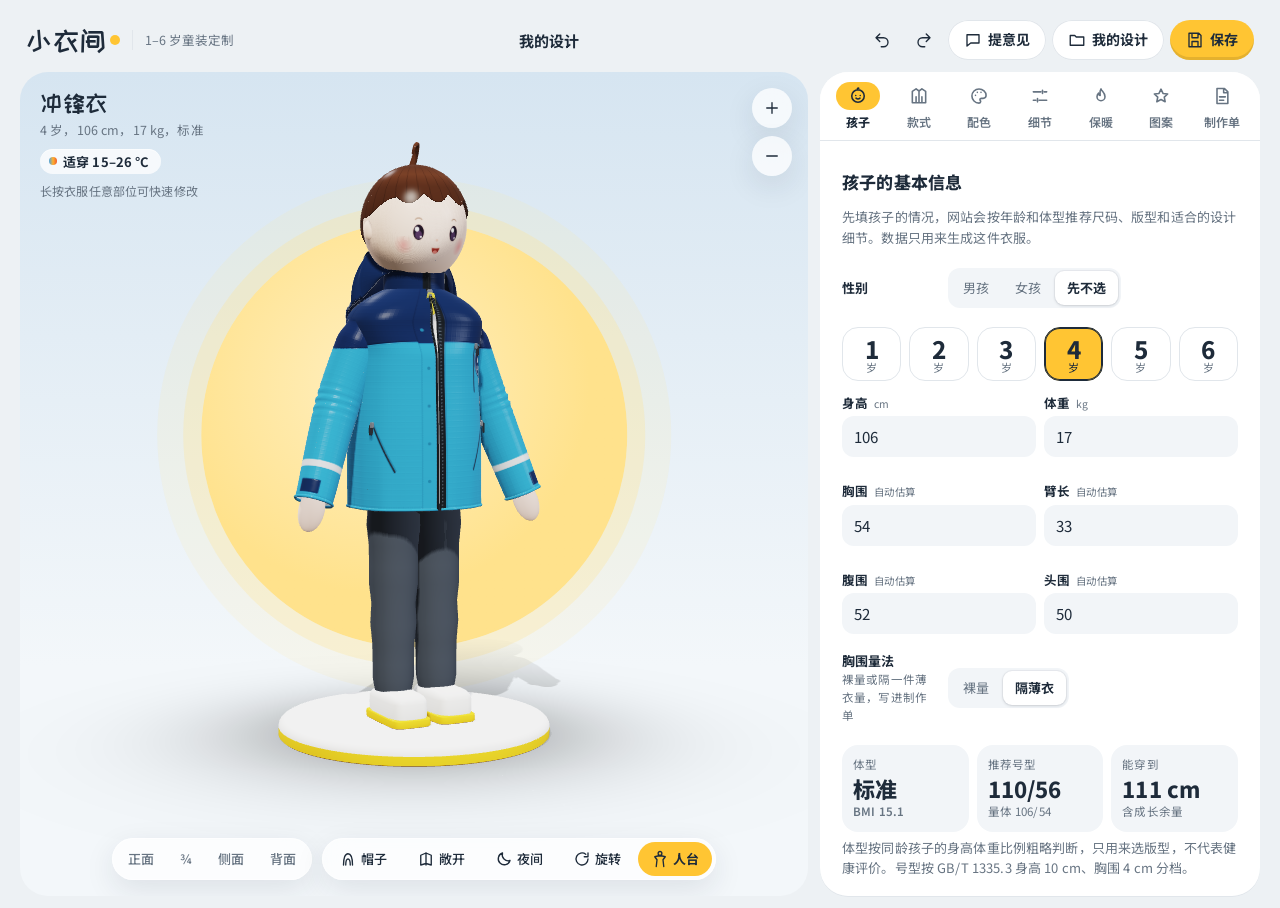
==== commit 601f0949: "小衣间：界面视觉重做，模特改为可爱的儿童公仔造型 - 晴空渐变舞台 + 雨衣黄圆形背景 + 白色展台（黄边），夜间模式换成月亮 - 顶栏、按钮、标签页（图标 + 选中黄色指示）、表单、卡片统一新视觉；" ====
--- a/littlewear/index.html
+++ b/littlewear/index.html
@@ -6,16 +6,19 @@
 <style>
 /* 布局：顶栏 + 左侧三维舞台（桌面粘性全高）+ 右侧定制面板；手机上舞台在上、面板在下 */
 :root{
-  --bg:#e9ece6; --stage:#e3e7e0; --panel:#f9faf7; --card:#ffffff; --ink:#1b2526; --muted:#5d6864; --line:#d3d8cf; --soft:#eef1eb;
-  --accent:#ff6a2b; --accent-ink:#ffffff; --deep:#1f3354; --ok:#2f7d5b; --danger:#c0392b;
-  --f-display:"ZCOOL KuaiLe","Noto Sans SC",sans-serif; --f-body:"Noto Sans SC","PingFang SC","Microsoft YaHei",system-ui,sans-serif; --f-mono:"IBM Plex Mono",ui-monospace,Menlo,monospace;
-  --r:10px; --top:56px;
+  --bg:#edf1f4; --stage:#e9eff4; --panel:#ffffff; --card:#ffffff; --ink:#1e2b3a; --muted:#677482; --line:#e1e6eb; --soft:#f2f5f8;
+  --accent:#ec6a2c; --accent-ink:#ffffff; --brand:#ffc533; --brand-ink:#1e2b3a; --deep:#1f3354; --ok:#2f7d5b; --danger:#c8402f;
+  --sky1:#d6e5f1; --sky2:#f3f7fa; --sun:#ffe28c; --glass:rgba(255,255,255,.74); --shadow:0 10px 30px rgba(30,43,58,.10);
+  --f-display:"ZCOOL KuaiLe","Noto Sans SC",sans-serif; --f-body:"Noto Sans SC","PingFang SC","Microsoft YaHei",system-ui,sans-serif; --f-num:"Baloo 2","Noto Sans SC",system-ui,sans-serif; --f-mono:"IBM Plex Mono",ui-monospace,Menlo,monospace;
+  --r:14px; --top:64px;
 }
 @media (prefers-color-scheme: dark){:root:not([data-theme="light"]){
-  --bg:#101413; --stage:#161b19; --panel:#131817; --card:#1b2120; --ink:#e6eae4; --muted:#98a29d; --line:#2a322f; --soft:#1e2523;
-  --accent:#ff7a3d; --accent-ink:#1a0e06; --deep:#9cc9e0; --ok:#6cc59a; --danger:#ff7b6b; color-scheme:dark}}
-:root[data-theme="dark"]{--bg:#101413; --stage:#161b19; --panel:#131817; --card:#1b2120; --ink:#e6eae4; --muted:#98a29d; --line:#2a322f; --soft:#1e2523;
-  --accent:#ff7a3d; --accent-ink:#1a0e06; --deep:#9cc9e0; --ok:#6cc59a; --danger:#ff7b6b; color-scheme:dark}
+  --bg:#0d131a; --stage:#16202a; --panel:#131b24; --card:#19232e; --ink:#e8edf2; --muted:#94a1ae; --line:#26323e; --soft:#1c2733;
+  --accent:#ff8a4c; --accent-ink:#1a0e06; --brand:#ffc533; --brand-ink:#1e2b3a; --deep:#9cc9e0; --ok:#6cc59a; --danger:#ff7b6b;
+  --sky1:#1b2938; --sky2:#111a24; --sun:#2a3a50; --glass:rgba(25,35,46,.78); --shadow:0 10px 30px rgba(0,0,0,.35); color-scheme:dark}}
+:root[data-theme="dark"]{--bg:#0d131a; --stage:#16202a; --panel:#131b24; --card:#19232e; --ink:#e8edf2; --muted:#94a1ae; --line:#26323e; --soft:#1c2733;
+  --accent:#ff8a4c; --accent-ink:#1a0e06; --brand:#ffc533; --brand-ink:#1e2b3a; --deep:#9cc9e0; --ok:#6cc59a; --danger:#ff7b6b;
+  --sky1:#1b2938; --sky2:#111a24; --sun:#2a3a50; --glass:rgba(25,35,46,.78); --shadow:0 10px 30px rgba(0,0,0,.35); color-scheme:dark}
 *{box-sizing:border-box}
 html,body{height:100%}
 body{background:var(--bg);color:var(--ink);font:14px/1.55 var(--f-body);-webkit-font-smoothing:antialiased}
@@ -23,7 +26,7 @@
 button:focus-visible,input:focus-visible,label:focus-within{outline:2px solid var(--accent);outline-offset:2px}
 .ic{width:18px;height:18px;fill:none;stroke:currentColor;stroke-width:1.8;stroke-linecap:round;stroke-linejoin:round;flex:none}
 .sr{position:absolute;width:1px;height:1px;overflow:hidden;clip:rect(0 0 0 0)}
-.mono{font-family:var(--f-mono);font-variant-numeric:tabular-nums}
+.mono{font-family:var(--f-num);font-variant-numeric:tabular-nums;font-weight:600}
 #app{display:flex;flex-direction:column;min-height:100%}
 
 /* 顶栏 */
@@ -320,6 +323,122 @@
 .gwrap{overflow-x:auto;margin:0 -2px}.spec.grade{min-width:520px;font-size:12px}.spec.grade th,.spec.grade td{padding:5px 4px;white-space:nowrap}
 .spec .cur{background:color-mix(in srgb,var(--accent) 14%,transparent);font-weight:700}
 
+/* ======== 视觉层：雨衣黄 · 晴空舞台 ======== */
+body{font-size:14px;letter-spacing:.01em}
+::selection{background:var(--brand);color:var(--brand-ink)}
+button:focus-visible,input:focus-visible,textarea:focus-visible,label:focus-within{outline:2px solid var(--ink);outline-offset:2px}
+/* 顶栏 */
+.top{background:var(--bg);border-bottom:0;padding:10px 18px;gap:14px}
+.brand{align-items:center;gap:12px}
+.mark{font-size:28px;letter-spacing:.04em;white-space:nowrap}
+.mark::after{width:10px;height:10px;background:var(--brand);box-shadow:0 0 0 2px var(--bg);margin-left:3px;vertical-align:6px}
+.brand .sub{font-family:var(--f-body);font-size:12.5px;letter-spacing:0;color:var(--muted);padding-left:12px;border-left:1px solid var(--line)}
+.dname input{font-size:15px;font-weight:700;border-radius:12px}
+.dname input:hover,.dname input:focus{background:var(--card);border-color:var(--line)}
+.btn{border-radius:999px;padding:9px 16px;font-weight:700;transition:transform .12s,filter .12s}
+.btn:active{transform:translateY(1px)}
+.btn.ghost{background:var(--card);box-shadow:inset 0 0 0 1px var(--line)}
+.btn.ghost:hover{background:var(--soft);filter:none}
+.btn.cta{background:var(--brand);color:var(--brand-ink);box-shadow:inset 0 -3px 0 rgba(0,0,0,.10)}
+.btn.cta:hover{filter:brightness(1.04)}
+.ib{border-radius:12px}
+/* 舞台 */
+.view{background:linear-gradient(180deg,var(--sky1) 0%,var(--sky2) 72%);isolation:isolate}
+.view .sun{position:absolute;left:50%;top:44%;width:min(54%,58vh);aspect-ratio:1;border-radius:50%;transform:translate(-50%,-50%);z-index:-1;pointer-events:none;
+  background:radial-gradient(circle at 42% 38%,color-mix(in srgb,var(--sun) 55%,#fff) 0,var(--sun) 58%);box-shadow:0 0 0 18px color-mix(in srgb,var(--sun) 28%,transparent),0 0 0 44px color-mix(in srgb,var(--sun) 12%,transparent);transition:background .4s,box-shadow .4s}
+.view.night{background:linear-gradient(180deg,#121b2b 0%,#0a0f18 75%)}
+.view.night .sun{background:radial-gradient(circle at 40% 36%,#f4f7fc 0,#c3cfe0 62%);width:min(13%,13vh);top:20%;left:74%;box-shadow:0 0 50px 12px rgba(201,212,228,.16)}
+#cv{position:relative;z-index:1}
+.vtag{left:20px;top:18px;gap:2px;z-index:2}
+.vtag b{font-family:var(--f-display);font-size:24px;font-weight:400;line-height:1.15;letter-spacing:.03em}
+.vtag span{font-family:var(--f-body);font-size:12.5px;color:var(--muted)}
+.vtag .temp{display:inline-flex;align-items:center;gap:6px;align-self:flex-start;margin-top:8px;background:var(--glass);backdrop-filter:blur(10px);-webkit-backdrop-filter:blur(10px);border-radius:999px;padding:3px 11px 3px 9px;font:700 13px var(--f-num);color:var(--ink);box-shadow:0 1px 0 rgba(255,255,255,.6) inset}
+.vtag .temp::before{content:"";width:8px;height:8px;border-radius:50%;background:linear-gradient(90deg,#4aa3df,#ffb02e,#ef5b2c)}
+.vtag .lphint{margin-top:6px;font-size:12px}
+.view.night .vtag b,.view.night .vtag span{color:#e8edf2}
+.vside{right:16px;top:16px;gap:8px;z-index:2}
+.vside .ib{width:40px;height:40px;border-radius:50%;background:var(--glass);backdrop-filter:blur(10px);-webkit-backdrop-filter:blur(10px);box-shadow:var(--shadow)}
+.vbar{z-index:2;gap:10px;padding-bottom:calc(16px + env(safe-area-inset-bottom,0px))}
+.seg.views,.tgl{background:var(--glass);backdrop-filter:blur(14px) saturate(1.3);-webkit-backdrop-filter:blur(14px) saturate(1.3);box-shadow:var(--shadow),inset 0 0 0 1px rgba(255,255,255,.55);border-radius:999px;padding:4px}
+.views button,.tgl button{border-radius:999px;padding:7px 13px;font-size:13px;color:var(--ink);font-weight:500}
+.views button[aria-pressed="true"]{background:var(--ink);color:var(--panel);font-weight:700;box-shadow:none}
+.tgl button[aria-pressed="true"]{background:var(--brand);color:var(--brand-ink);font-weight:700}
+/* 面板与标签 */
+.panel{background:var(--panel)}
+.tabs{display:grid;grid-template-columns:repeat(7,minmax(54px,1fr));gap:0;padding:10px 8px 8px;border-bottom:1px solid var(--line);background:var(--panel)}
+.tabs button{display:flex;flex-direction:column;align-items:center;gap:3px;padding:0;border-radius:0;font-size:12px;font-weight:600;color:var(--muted);background:transparent}
+.tabs button .ic{width:44px;height:28px;padding:4px 12px;border-radius:999px;stroke-width:1.9;transition:background .15s}
+.tabs button:hover .ic{background:var(--soft)}
+.tabs button[aria-selected="true"]{background:transparent;color:var(--ink);font-weight:800}
+.tabs button[aria-selected="true"] .ic{background:var(--brand);color:var(--brand-ink)}
+.tb{padding:6px 22px 48px}
+.sec{padding:22px 0;border-bottom:1px solid var(--line)}
+.sec h2{font-size:17px;font-weight:800;letter-spacing:.01em;margin-bottom:12px}
+.sh{margin-bottom:12px}
+.note{font-size:13px;line-height:1.6}
+.tag{border-radius:999px;padding:3px 10px;font-weight:600}
+/* 控件 */
+.seg{background:var(--soft);border-radius:12px;padding:3px}
+.seg button{border-radius:9px;padding:7px 12px;color:var(--muted)}
+.seg button[aria-pressed="true"]{background:var(--card);color:var(--ink);font-weight:700;box-shadow:0 1px 3px rgba(30,43,58,.16),0 0 0 1px rgba(30,43,58,.04)}
+.row{padding:9px 0}
+.rl{font-weight:700}
+.knob{background:color-mix(in srgb,var(--muted) 35%,var(--line))}
+.sw[aria-pressed="true"] .knob{background:var(--ink)}
+.rc input[type=range],input[type=range]{accent-color:var(--ink)}
+.field span{font-weight:700}
+.field input,.field textarea,.idea textarea{background:var(--soft);border:1.5px solid transparent;border-radius:12px;transition:border-color .15s,background .15s}
+.field input:focus,.field textarea:focus,.idea textarea:focus{background:var(--card);border-color:var(--ink);outline:none}
+/* 选择卡片：选中 = 深色描边 + 一点雨衣黄 */
+.tcard,.tm,.slot,.pcard,.hm,.pt,.lchip,.icn,.ages button{border:1px solid var(--line);transition:border-color .12s,box-shadow .12s,background .12s}
+.tcard,.tm,.slot,.hm{border-radius:16px}
+.pcard{border-radius:20px;padding:10px 14px 10px 10px}
+.pcard:hover,.tm:hover,.tcard:hover,.hm:hover{border-color:color-mix(in srgb,var(--ink) 35%,var(--line));box-shadow:var(--shadow)}
+.tcard[aria-pressed="true"],.tm[aria-pressed="true"],.slot[aria-pressed="true"],.pt[aria-pressed="true"],.lchip[aria-pressed="true"]{border-color:var(--ink);box-shadow:inset 0 0 0 1px var(--ink);background:color-mix(in srgb,var(--brand) 13%,var(--card))}
+.pf{border-radius:12px}
+.ages{gap:8px}
+.ages button{border-radius:16px;padding:9px 0 7px}
+.ages b{font:800 24px/1 var(--f-num)}
+.ages button[aria-pressed="true"]{background:var(--brand);color:var(--brand-ink);border-color:var(--ink);box-shadow:inset 0 0 0 1px var(--ink)}
+.icn{border-radius:12px}
+.icn[aria-pressed="true"]{background:var(--ink);border-color:var(--ink)}
+.kidsum div{border-radius:16px;background:var(--soft);border-color:transparent}
+.kidsum b{font-family:var(--f-num);font-size:22px;font-weight:800}
+.kidsum b.mono{font-size:22px}
+.adv li,.checks li{border-radius:16px}
+.swc[aria-pressed="true"]{box-shadow:0 0 0 2px var(--panel),0 0 0 4px var(--ink)}
+.chipbtn{border-style:solid;background:var(--soft);border-color:transparent}
+.chipbtn:hover{background:var(--card);border-color:var(--line)}
+.spec th{font-weight:700}
+.bubble{border-radius:20px;box-shadow:0 18px 40px rgba(30,43,58,.22),0 0 0 1px var(--line)}
+.bchip{border-radius:999px}
+.sbody{border-radius:24px 24px 0 0}
+#toast{background:var(--ink);font-weight:600}
+@media (min-width:960px){
+  .top{min-height:var(--top)}
+  .stage{gap:12px;padding:0 12px 12px;height:calc(100% - var(--top))}
+  .view{border-radius:28px}
+  .panel{border-left:0;border-radius:28px;box-shadow:0 1px 0 var(--line)}
+  .sbody{border-radius:24px}
+}
+@media (max-width:959px){
+  .view{border-radius:0 0 28px 28px;border-bottom:0}
+  .view .sun{top:46%;width:min(70%,40vh)}
+  .tabs{grid-template-columns:repeat(7,minmax(56px,1fr));overflow-x:auto}
+}
+@media (max-width:620px){
+  .brand .sub{display:none}
+  .vtag b{font-size:20px}
+  .tabs{padding:8px 4px 6px}
+  .tb{padding:4px 16px 40px}
+  .vbar{gap:6px}
+}
+@media (max-width:620px){
+  .vtag{left:14px;top:12px;flex-direction:row;flex-wrap:wrap;align-items:center;gap:4px 8px;max-width:calc(100% - 80px)}
+  .vtag>span:not(.temp){display:none}
+  .vtag .temp{margin-top:0}
+}
+
 </style>
 <div id="app"></div>
 <script>
@@ -355,9 +474,9 @@
 precision highp float;
 in vec3 vPos; in vec3 vNrm; in vec2 vUv; in vec4 vSh;
 uniform sampler2D uMap, uNMap, uPMap, uDetail, uShadow;
-uniform int uHasMap, uHasN, uHasP, uHasDetail, uGround, uFlip;
+uniform int uHasMap, uHasN, uHasP, uHasDetail, uGround, uFlip, uOpaque;
 uniform vec3 uColor, uCam, uBg, uSky, uGnd, uL1, uL2, uL3, uC1, uC2, uC3, uSheenTint;
-uniform float uRough, uSpec, uSheen, uNStr, uDStr, uWrap, uNight, uOpacity, uShadowOn;
+uniform float uRough, uSpec, uSheen, uNStr, uDStr, uWrap, uNight, uOpacity, uShadowOn, uAlphaCut;
 uniform vec2 uDRep;
 uniform vec4 uClipA; uniform vec4 uClipB; uniform int uClip;
 out vec4 frag;
@@ -385,11 +504,11 @@
   vec3 V=normalize(uCam-vPos);
   if(uGround==1){
     float sh=shadowAt(vec3(0,1,0),uL1); float r=length(vPos.xz);
-    float k=mix(1.0, 0.62+0.38*sh, smoothstep(2.2,0.0,r));
-    k*= 1.0-0.10*exp(-r*r*18.0);
-    frag=vec4(uBg*k,1.0); return;
+    float k=mix(1.0, 0.80+0.20*sh, smoothstep(1.2,0.0,r));
+    k*= 1.0-0.10*exp(-r*r*18.0); k*= 1.0-0.24*exp(-r*r*7.0);
+    if(uOpaque==1){ frag=vec4(uBg*k,1.0); } else { frag=vec4(0.0,0.0,0.0,clamp((1.0-k)*1.1,0.0,1.0)); } return;
   }
-  vec3 base=uColor; if(uHasMap==1){ vec4 t=texture(uMap,vUv); base*=pow(t.rgb,vec3(2.2)); }
+  vec3 base=uColor; if(uHasMap==1){ vec4 t=texture(uMap,vUv); if(t.a<uAlphaCut) discard; base*=pow(t.rgb,vec3(2.2)); }
   float rough=uRough, refl=0.0, gloss=0.0;
   if(uHasP==1){ vec3 pm=texture(uPMap,vUv).rgb; rough=pm.r; refl=pm.g; gloss=pm.b; }
   mat3 TBN=cotFrame(N,vPos,vUv); vec3 n=vec3(0,0,1);
@@ -424,7 +543,7 @@
 precision mediump float; out vec4 f; void main(){ f=vec4(1.0); }`;
 
 function createRenderer(canvas){
-  const gl = canvas.getContext('webgl2',{antialias:true,preserveDrawingBuffer:true,alpha:false});
+  const gl = canvas.getContext('webgl2',{antialias:true,preserveDrawingBuffer:true,alpha:true,premultipliedAlpha:true});
   if(!gl) return null;
   const compile=(src,type)=>{const s=gl.createShader(type);gl.shaderSource(s,src);gl.compileShader(s);if(!gl.getShaderParameter(s,gl.COMPILE_STATUS))throw new Error(gl.getShaderInfoLog(s));return s};
   const program=(vs,fs)=>{const p=gl.createProgram();gl.attachShader(p,compile(vs,gl.VERTEX_SHADER));gl.attachShader(p,compile(fs,gl.FRAGMENT_SHADER));
@@ -467,12 +586,12 @@
     gl.enable(gl.DEPTH_TEST);gl.disable(gl.CULL_FACE);gl.useProgram(shad.p);gl.uniformMatrix4fv(shad.u.uShadowVP,false,sVP);
     for(const it of items){ if(it.hidden||it.mat.noShadow||it.mat.ground)continue; gl.uniformMatrix4fv(shad.u.uModel,false,it.model||IDENT);gl.bindVertexArray(it.mesh.vao);gl.drawElements(gl.TRIANGLES,it.mesh.count,gl.UNSIGNED_INT,0); }
     gl.bindFramebuffer(gl.FRAMEBUFFER,null);gl.viewport(0,0,W,H);
-    const bg=env.bg; gl.clearColor(bg[0],bg[1],bg[2],1);gl.clear(gl.COLOR_BUFFER_BIT|gl.DEPTH_BUFFER_BIT);
+    const bg=env.bg; if(env.opaque)gl.clearColor(bg[0],bg[1],bg[2],1); else gl.clearColor(0,0,0,0);gl.clear(gl.COLOR_BUFFER_BIT|gl.DEPTH_BUFFER_BIT);
     const P=main.p,u=main.u; gl.useProgram(P);
     gl.uniformMatrix4fv(u.uView,false,cam.view);gl.uniformMatrix4fv(u.uProj,false,cam.proj);gl.uniformMatrix4fv(u.uShadowVP,false,sVP);
     gl.uniform3fv(u.uCam,cam.pos);gl.uniform3fv(u.uBg,bg);
     [['uSky','sky'],['uGnd','gnd'],['uL1','L1'],['uL2','L2'],['uL3','L3'],['uC1','C1'],['uC2','C2'],['uC3','C3']].forEach(([k,e])=>gl.uniform3fv(u[k],env[e]));
-    gl.uniform1f(u.uNight,env.night||0); gl.uniform1f(u.uShadowOn,1);
+    gl.uniform1f(u.uNight,env.night||0); gl.uniform1f(u.uShadowOn,1); gl.uniform1i(u.uOpaque,env.opaque?1:0);
     gl.activeTexture(gl.TEXTURE4);gl.bindTexture(gl.TEXTURE_2D,shTex);gl.uniform1i(u.uShadow,4);
     const bind=(unit,tex,loc,flag)=>{gl.activeTexture(gl.TEXTURE0+unit);gl.bindTexture(gl.TEXTURE_2D,tex?tex.id:white);gl.uniform1i(u[loc],unit);gl.uniform1i(u[flag],tex?1:0)};
     gl.enable(gl.CULL_FACE);
@@ -482,7 +601,7 @@
       gl.uniform3fv(u.uColor,m.color||[1,1,1]);gl.uniform3fv(u.uSheenTint,m.sheenTint||[1,1,1]);
       gl.uniform1f(u.uRough,m.rough??.7);gl.uniform1f(u.uSpec,m.spec??.2);gl.uniform1f(u.uSheen,m.sheen??0);gl.uniform1f(u.uNStr,m.nStr??1);
       gl.uniform1f(u.uDStr,m.dStr??.5);gl.uniform1f(u.uWrap,m.wrap??.25);gl.uniform2fv(u.uDRep,m.dRep||[1,1]);
-      gl.uniform1i(u.uGround,m.ground?1:0);gl.uniform1i(u.uClip,m.clip?1:0);if(m.clip){gl.uniform4fv(u.uClipA,m.clip[0]);gl.uniform4fv(u.uClipB,m.clip[1])}gl.uniform1i(u.uFlip,m.flip?1:0);gl.uniform1f(u.uOpacity,1);
+      gl.uniform1i(u.uGround,m.ground?1:0);gl.uniform1i(u.uClip,m.clip?1:0);if(m.clip){gl.uniform4fv(u.uClipA,m.clip[0]);gl.uniform4fv(u.uClipB,m.clip[1])}gl.uniform1i(u.uFlip,m.flip?1:0);gl.uniform1f(u.uOpacity,1);gl.uniform1f(u.uAlphaCut,m.alphaCut||0);
       if(m.side==='back'){gl.enable(gl.CULL_FACE);gl.cullFace(gl.FRONT)}else if(m.side==='double'){gl.disable(gl.CULL_FACE)}else{gl.enable(gl.CULL_FACE);gl.cullFace(gl.BACK)}
       gl.bindVertexArray(it.mesh.vao);gl.drawElements(gl.TRIANGLES,it.mesh.count,gl.UNSIGNED_INT,0);};
     for(const it of items) if(!it.hidden) draw(it);
@@ -525,6 +644,7 @@
     const a=g.nrm[i],b=g.nrm[i+1],c=g.nrm[i+2];nrm[i]=m[0]*a+m[4]*b+m[8]*c;nrm[i+1]=m[1]*a+m[5]*b+m[9]*c;nrm[i+2]=m[2]*a+m[6]*b+m[10]*c}
   return {pos,nrm:renorm(nrm),uv:g.uv,idx:g.idx}}
 function ellipsoid(c,r,nu=28,nv=18){return surface(nu,nv,(u,v)=>{const a=u*2*Math.PI,b=v*Math.PI;return [c[0]+r[0]*Math.sin(b)*Math.sin(a),c[1]+r[1]*Math.cos(b),c[2]+r[2]*Math.sin(b)*Math.cos(a)]},{closeU:true})}
+function lathe(prof,nu=64){const n=prof.length;return surface(nu,n-1,(u,v)=>{const i=Math.round(v*(n-1)),[r,y]=prof[i],a=u*2*Math.PI;return [r*Math.sin(a),y,r*Math.cos(a)]},{closeU:true})}
 function roundBox(w,h,d,r=.3){ // 圆角盒（超椭球）
   return surface(24,16,(u,v)=>{const a=u*2*Math.PI,b=v*Math.PI,e=r;const sp=(x,p)=>Math.sign(x)*Math.pow(Math.abs(x),p);
     return [w*sp(Math.sin(b),e)*sp(Math.sin(a),e),h*sp(Math.cos(b),e),d*sp(Math.sin(b),e)*sp(Math.cos(a),e)]},{closeU:true})}
@@ -899,7 +1019,7 @@
   const a=cfg.age, m=cfg.meas, H=m.height/100;
   const hh=H/(3.9+0.32*(a-1));
   const d={a,H,hh};
-  d.headC=[0,H-hh*.5,.004]; d.headR=[hh*.40,hh*.5,hh*.44];
+  d.headC=[0,H-hh*.5,.004]; d.headR=[hh*.455,hh*.49,hh*.455]; // 圆一点的儿童头型
   d.chinY=H-hh; d.neckR=hh*.19; d.neckBaseY=d.chinY-hh*.09;
   d.shoulderY=d.neckBaseY-hh*.15;
   d.shHalf=H*.112+.004;
@@ -955,7 +1075,16 @@
   return surface(16,10,(u,v)=>{const a=u*2*Math.PI,r=Math.pow(1-v,.8);return [Math.sin(a)*th*r,Math.cos(a)*len*r*(1-.25*v),v*h]},{closeU:true})}
 function buildBody(d){
   const parts=[];const H=d.H,hh=d.hh;
-  parts.push({k:'skin',g:ellipsoid(d.headC,d.headR,36,24)});
+  // 头：前脸在 u=0.5（贴图缝在后脑），v=0 头顶
+  const hc=d.headC,hr=d.headR;const headAt=(u,v,s=1)=>{const a=(u-.5)*2*Math.PI,b=v*Math.PI;return [hc[0]+hr[0]*s*Math.sin(b)*Math.sin(a),hc[1]+hr[1]*s*Math.cos(b),hc[2]+hr[2]*s*Math.sin(b)*Math.cos(a)]};
+  parts.push({k:'face',g:surface(64,40,(u,v)=>headAt(u,v),{closeU:true})});
+  // 头发外壳：比头大一圈，贴图透明处镂空（刘海、鬓角、后发际线）
+  parts.push({k:'hair',g:surface(64,40,(u,v)=>headAt(u,v,1.045+.03*Math.pow(Math.cos(v*Math.PI*.5),4)),{closeU:true})});
+  // 呆毛：头顶一缕卷发
+  {const top=[0,hc[1]+hr[1]*1.06,hc[2]-hr[2]*.12],s=hh/.2;const P=[top,V3.add(top,[.004*s,.022*s,.006*s]),V3.add(top,[.0*s,.036*s,.02*s]),V3.add(top,[-.01*s,.03*s,.03*s]),V3.add(top,[-.012*s,.018*s,.026*s])];
+    parts.push({k:'tuft',g:tube(spline(P,16),v=>lerp(.0062,.0016,v)*s,{nu:12})})}
+  // 耳朵
+  for(const s of [1,-1])parts.push({k:'skin',g:ellipsoid([s*hr[0]*.97,hc[1]-hr[1]*.1,hc[2]+hr[2]*.02],[hh*.05,hh*.085,hh*.065],16,12)});
   parts.push({k:'skin',g:tube([[0,d.neckBaseY-.03,0],[0,d.chinY+.02,0]],()=>d.neckR,{nu:20})});
   // 内搭（T 恤）躯干
   const tee=surface(40,24,(u,v)=>{const a=u*2*Math.PI,y=lerp(d.crotchY-.015,d.neckBaseY,v);
@@ -967,12 +1096,12 @@
     parts.push({k:'tee',g:armTube(d,s,t=>lerp(d.armR*.98,d.wristR,t),{cap:false,nu:24,n:30})});
     const A=d.arm[s>0?'L':'R'];const hl=d.hh*.42;const c=V3.add(A.W,V3.scale(A.T2,hl*.42));
     const x=V3.norm(V3.cross(A.T2,[0,0,1]));const z=V3.cross(x,A.T2);
-    parts.push({k:'skin',g:transformGeo(ellipsoid([0,0,0],[d.wristR*1.25,hl*.5,d.wristR*.85],20,14),M4.frame(c,x,V3.scale(A.T2,-1),z))});
+    parts.push({k:'skin',g:transformGeo(ellipsoid([0,0,0],[d.wristR*1.38,hl*.46,d.wristR*1.02],22,16),M4.frame(c,x,V3.scale(A.T2,-1),z))});
     // 裤腿
     const top=[s*d.hipX,d.crotchY+.03,0],bot=[s*d.hipX*1.08,H*.055,.004];
     parts.push({k:'pants',g:tube(spline([top,V3.lerp(top,bot,.5),bot],12),v=>lerp(d.thighR+.008,d.ankleR+.014,v)*(1+.04*Math.sin(v*30)),{nu:24})});
-    const shoe=roundBox(H*.034,H*.026,H*.064,.42);parts.push({k:'shoe',g:transformGeo(shoe,M4.frame([s*d.hipX*1.1,H*.026,H*.022],[1,0,0],[0,1,0],[0,0,1]))});
-    parts.push({k:'sole',g:transformGeo(roundBox(H*.036,H*.007,H*.067,.3),M4.frame([s*d.hipX*1.1,H*.006,H*.022],[1,0,0],[0,1,0],[0,0,1]))});
+    const shoe=roundBox(H*.037,H*.028,H*.068,.5);parts.push({k:'shoe',g:transformGeo(shoe,M4.frame([s*d.hipX*1.1,H*.03,H*.026],[1,0,0],[0,1,0],[0,0,1]))});
+    parts.push({k:'sole',g:transformGeo(roundBox(H*.039,H*.009,H*.071,.32),M4.frame([s*d.hipX*1.1,H*.008,H*.026],[1,0,0],[0,1,0],[0,0,1]))});
   }
   parts.push({k:'pants',g:ellipsoid([0,d.crotchY+.01,0],[d.chestRx*.98*d.belly,H*.05,d.chestRz*.98*d.belly],28,14)});
   return parts;
@@ -1475,6 +1604,44 @@
   return c;
 }
 
+// —— 模特头部贴图：脸（眼睛、腮红、笑嘴）+ 头发遮罩 ——
+// 头部参数：u=0.5 为正脸，v=0 头顶；贴图上下颠倒（画布 y = (1-v)·h）
+let HEAD_TEX=null;
+function headTextures(){if(HEAD_TEX)return HEAD_TEX;const W=1024,H=512;const X=u=>u*W,Y=v=>(1-v)*H;
+  const face=mkCanvas(W,H),f=face.getContext('2d');f.fillStyle='#f6d6c1';f.fillRect(0,0,W,H);
+  // 肤色微渐变：脸颊暖一点
+  let g=f.createRadialGradient(X(.5),Y(.6),10,X(.5),Y(.6),260);g.addColorStop(0,'rgba(255,236,224,.6)');g.addColorStop(1,'rgba(255,236,224,0)');f.fillStyle=g;f.fillRect(0,0,W,H);
+  // 画在“正脸”局部坐标里：上下翻转
+  f.save();f.translate(X(.5),Y(.57));
+  // 腮红
+  for(const s of [-1,1]){const gg=f.createRadialGradient(s*112,-30,2,s*112,-30,34);gg.addColorStop(0,'rgba(247,140,140,.62)');gg.addColorStop(1,'rgba(247,140,140,0)');f.fillStyle=gg;f.beginPath();f.ellipse(s*112,-30,40,26,0,0,7);f.fill()}
+  // 眼睛：深色椭圆 + 两个高光
+  for(const s of [-1,1]){f.fillStyle='#2b2230';f.beginPath();f.ellipse(s*62,6,17,22,0,0,7);f.fill();
+    f.fillStyle='#55405e';f.beginPath();f.ellipse(s*62,-1,11,12,0,0,7);f.fill();
+    f.fillStyle='#ffffff';f.beginPath();f.arc(s*62-5,15,6.5,0,7);f.fill();f.beginPath();f.arc(s*62+7,-7,3,0,7);f.fill();
+    // 眉毛
+    f.strokeStyle='rgba(90,59,44,.55)';f.lineWidth=4;f.lineCap='round';f.beginPath();f.arc(s*62,32,14,Math.PI*.25,Math.PI*.75);f.stroke()}
+  // 小嘴：微张的笑
+  f.fillStyle='#9a4038';f.beginPath();f.moveTo(-15,-38);f.quadraticCurveTo(0,-41,15,-38);f.quadraticCurveTo(13,-56,0,-57);f.quadraticCurveTo(-13,-56,-15,-38);f.fill();
+  f.fillStyle='#f08f86';f.beginPath();f.ellipse(0,-51,8,5,0,0,7);f.fill();
+  // 小鼻子
+  f.fillStyle='rgba(222,150,125,.55)';f.beginPath();f.ellipse(0,-16,5,3.5,0,0,7);f.fill();
+  f.restore();
+  // 光泽贴图：皮肤半哑光，眼睛高光
+  const pm=mkCanvas(W,H),p=pm.getContext('2d');p.fillStyle='rgb(120,0,40)';p.fillRect(0,0,W,H);
+  p.save();p.translate(X(.5),Y(.57));p.fillStyle='rgb(25,0,230)';for(const s of [-1,1]){p.beginPath();p.ellipse(s*62,6,17,22,0,0,7);p.fill()}p.restore();
+  // 头发遮罩：刘海三缕、鬓角到耳上、后面到后颈
+  const hair=mkCanvas(W,H),h=hair.getContext('2d');h.clearRect(0,0,W,H);
+  const hairEnd=u=>{const d=Math.abs(u-.5);if(d<.13){const k=(u-.37)/.26*3;const fr=k-Math.floor(k);return .345+.05*Math.sin(Math.PI*fr)+.02*Math.pow(d/.13,2)}
+    const t1=Math.min(1,(d-.13)/.12),t2=Math.max(0,(d-.25)/.25);return d<.25?lerp(.37,.47,t1*t1*(3-2*t1)):lerp(.47,.73,t2*t2*(3-2*t2))};
+  for(let i=0;i<W;i++){const u=(i+.5)/W,ve=hairEnd(u);h.fillStyle='#d8d8d8';h.fillRect(i,Y(ve),1,H-Y(ve))}
+  // 发丝高光带与发缝
+  h.globalCompositeOperation='source-atop';
+  const hb=h.createLinearGradient(0,Y(.12),0,Y(.3));hb.addColorStop(0,'rgba(255,255,255,0)');hb.addColorStop(.5,'rgba(255,255,255,.9)');hb.addColorStop(1,'rgba(255,255,255,0)');h.fillStyle=hb;h.fillRect(0,Y(.3),W,Y(.12)-Y(.3));
+  h.strokeStyle='rgba(120,120,120,.5)';h.lineWidth=2;for(let k=0;k<26;k++){const u=k/26;h.beginPath();h.moveTo(X(u),H);h.quadraticCurveTo(X(u+.01),Y(.2),X(u+.02),Y(hairEnd(u+.02)));h.stroke()}
+  h.globalCompositeOperation='source-over';
+  return HEAD_TEX={face,pm,hair}}
+
 // ---- flat.js ----
 // ===== flat.js — 平面款式图（SVG），复用拼色模板与口袋定义 =====
 function flatSVG(cfg,side='front',o={}){
@@ -1752,9 +1919,13 @@
     const add=(key,geo,mat,extra={})=>{used.add(key);items.push({mesh:meshOf(key,geo),mat,...extra})};
     // 人台
     if(!V.bodyKey||V.bodyKey!==JSON.stringify([cfg.age,cfg.meas])){V.bodyParts=buildBody(d);V.bodyKey=JSON.stringify([cfg.age,cfg.meas]);V.bodyGeo=null}
-    const bodyMats={skin:{color:hex2lin('#dcd2c6'),rough:.78,spec:.06,wrap:.35},tee:{color:hex2lin('#f1efe8'),rough:.9,spec:.03,wrap:.4,detail:V.detail('knit'),dRep:[60,60],dStr:.3},
-      pants:{color:hex2lin(cfg.colors.pants),rough:.85,spec:.05,wrap:.3,detail:V.detail('twill'),dRep:[40,40],dStr:.5},shoe:{color:hex2lin('#f2f1ec'),rough:.6,spec:.15},sole:{color:hex2lin('#3d4249'),rough:.7,spec:.1}};
-    V.bodyParts.forEach((p,i)=>{if(V.showBody===false)return;add('body'+i,p.g,bodyMats[p.k])});
+    const HT=headTextures();const stat=(k,c)=>V.tex[k]||(V.tex[k]=R.texture(c));
+    const SKIN=hex2lin('#f6d6c1'),HAIR=hex2lin('#5b3b2b');
+    const bodyMats={skin:{color:SKIN,rough:.5,spec:.18,wrap:.5,sheen:.08,sheenTint:[1,.8,.75]},
+      face:{color:[1,1,1],map:stat('face',HT.face),pmap:stat('facep',HT.pm),rough:.5,spec:.22,wrap:.5,sheen:.08,sheenTint:[1,.8,.75]},
+      hair:{color:HAIR,map:stat('hair',HT.hair),alphaCut:.5,rough:.38,spec:.5,wrap:.3,side:'double'},tuft:{color:HAIR,rough:.38,spec:.5,wrap:.3},tee:{color:hex2lin('#f1efe8'),rough:.9,spec:.03,wrap:.4,detail:V.detail('knit'),dRep:[60,60],dStr:.3},
+      pants:{color:hex2lin(cfg.colors.pants),rough:.85,spec:.05,wrap:.3,detail:V.detail('twill'),dRep:[40,40],dStr:.5},shoe:{color:hex2lin('#fbfbf8'),rough:.45,spec:.25,wrap:.4},sole:{color:hex2lin('#ffc533'),rough:.5,spec:.2,wrap:.4}};
+    V.bodyParts.forEach((p,i)=>{if(V.showBody===false)return;if(p.k==='tuft'&&V.hoodUp&&cfg.collar==='hood')return;add('body'+i,p.g,bodyMats[p.k])});
     // 衣服材质
     const fab=(p,base)=>({map:texOf(p+'.map',paint[p]?.map),nmap:texOf(p+'.n',paint[p]?.nmap),pmap:texOf(p+'.p',paint[p]?.pmap),
       rough:T.rough,spec:T.spec,sheen:T.sheen,sheenTint:[1,1,1],wrap:cfg.type==='fleece'?.45:.28,detail:null,nStr:1.2,...base});
@@ -1779,12 +1950,17 @@
       deco:solid(col('hood')),decoIn:solid(col('acc2'),{rough:.8}),decoW:solid(hex2lin('#f6f5ef'),{rough:.6}),decoDark:solid(hex2lin('#1c2226'),{rough:.25,spec:.8}),decoGold:solid(hex2lin('#e8c35a'),{rough:.3,spec:.7}),decoPom:solid(col('acc2'),{rough:.97,sheen:.7,spec:.02})};
     if(cfg.hoodDeco==='dino'){bitMat.deco=solid(col('acc2'))}
     g.bits.forEach((b,i)=>add('bit'+i+b.k,b.g,bitMat[b.k]||bitMat.pull));
-    // 地面
-    if(!V.meshes.ground)V.meshes.ground=R.mesh(surface(48,4,(u,v)=>[Math.sin(u*6.283)*v*4,0,Math.cos(u*6.283)*v*4]));
-    items.push({mesh:V.meshes.ground,mat:{ground:true}});
+    // 展台：白色圆台 + 黄色侧边，地面只接阴影
+    const PH=d.H*.032,PR=d.H*.25,pb=PH*.45;if(V.podiumH!==PH){['ground','podTop','podSide'].forEach(k=>{if(V.meshes[k]){V.meshes[k].dispose();delete V.meshes[k]}});V.podiumH=PH;
+      const top=[[0,0]];for(let k=0;k<=8;k++){const t=k/8*Math.PI/2;top.push([PR-pb+Math.sin(t)*pb,-pb+Math.cos(t)*pb])}
+      V.meshes.podTop=R.mesh(lathe(top,96));V.meshes.podSide=R.mesh(lathe([[PR,-pb],[PR,-PH*.92],[PR-PH*.08,-PH],[0,-PH]],96));
+      V.meshes.ground=R.mesh(surface(48,4,(u,v)=>[Math.sin(u*6.283)*v*4,-PH,Math.cos(u*6.283)*v*4]))}
+    items.push({mesh:V.meshes.podTop,mat:{color:hex2lin('#fcfcfb'),rough:.6,spec:.12,wrap:.45}});
+    items.push({mesh:V.meshes.podSide,mat:{color:hex2lin('#ffc533'),rough:.55,spec:.15,wrap:.45}});
+    items.push({mesh:V.meshes.ground,mat:{ground:true,side:'double'}});
     // 清理不用的网格
-    for(const k of Object.keys(V.meshes)){if(k!=='ground'&&!used.has(k)){V.meshes[k].dispose();delete V.meshes[k]}}
-    V.items=items;V.target=[0,d.H*.5,0];V.baseDist=d.H*2.55;if(!V.distSet){V.dist=V.baseDist;V.distSet=true}
+    for(const k of Object.keys(V.meshes)){if(!['ground','podTop','podSide'].includes(k)&&!used.has(k)){V.meshes[k].dispose();delete V.meshes[k]}}
+    V.items=items;const narrow=(canvas.clientWidth||600)<560;V.target=[0,d.H*(narrow?.34:.43),0];V.baseDist=d.H*(narrow?3.35:2.95);if(!V.distSet){V.dist=V.baseDist;V.distSet=true}
     V.dirty=true;
   };
   V.detail=kind=>V.detailTex[kind]||(V.detailTex[kind]=R.texture(detailCanvas(kind),{repeat:true}));
@@ -1793,10 +1969,10 @@
   V.env=(cam)=>{const night=V.night;const L1=V3.norm([-.55,1,.75]);
     const c=V.target;const lp=V3.add(c,V3.scale(L1,3));const view=M4.look(lp,c,[0,1,0]);const pr=M4.ortho(-.9,.9,-.9,.9,.5,6);
     const head=V3.norm(V3.sub(cam.pos,V.target));
-    return {bg:V.bg,shadowVP:M4.mul(pr,view),night,
-      sky:night?[.03,.035,.05]:[.26,.26,.27],gnd:night?[.01,.01,.015]:[.12,.115,.11],
-      L1,L2:night?head:V3.norm([.85,.35,.6]),L3:V3.norm([.2,.7,-1]),
-      C1:night?[.05,.05,.07]:[1.25,1.2,1.12],C2:night?[.42,.42,.46]:[.36,.36,.38],C3:night?[.04,.04,.06]:[.5,.5,.55]}};
+    return {bg:V.bg,shadowVP:M4.mul(pr,view),night,opaque:!!V.opaque,
+      sky:night?[.03,.035,.05]:[.27,.29,.33],gnd:night?[.01,.01,.015]:[.15,.135,.115],
+      L1,L2:night?head:V3.norm([.85,.35,.6]),L3:V3.norm([.15,.6,-1]),
+      C1:night?[.05,.05,.07]:[1.2,1.15,1.06],C2:night?[.42,.42,.46]:[.38,.4,.45],C3:night?[.04,.04,.06]:[.75,.75,.8]}};
   V.draw=()=>{const dpr=Math.min(window.devicePixelRatio||1,2);const w=canvas.clientWidth||600,h=canvas.clientHeight||600;
     if(canvas.width!==Math.round(w*dpr)||canvas.height!==Math.round(h*dpr)){canvas.width=Math.round(w*dpr);canvas.height=Math.round(h*dpr)}
     const cam=V.camera(canvas.width,canvas.height);const env=V.env(cam);if(V.night)env.bg=[.035,.04,.055];
@@ -1841,9 +2017,9 @@
   canvas.addEventListener('wheel',e=>{e.preventDefault();V.zoom(e.deltaY>0?1.08:.93)},{passive:false});
   V.zoom=f=>{V.dist=Math.max(V.baseDist*.35,Math.min(V.baseDist*1.6,V.dist*f));V.dirty=true};
   V.snapshot=(yaw,pitch,w=900,h=1100)=>{ // 离屏取图
-    const oy=V.yaw,op=V.pitch,od=V.dist,ow=canvas.width,oh=canvas.height,oa=V.auto;V.auto=false;
-    V.yaw=yaw;V.pitch=pitch;V.dist=V.baseDist*.92;canvas.width=w;canvas.height=h;const cam=V.camera(w,h);R.render(V.items,cam,V.env(cam));
-    const url=canvas.toDataURL('image/jpeg',.9);V.yaw=oy;V.pitch=op;V.dist=od;canvas.width=ow;canvas.height=oh;V.auto=oa;V.dirty=true;return url};
+    const oy=V.yaw,op=V.pitch,od=V.dist,ow=canvas.width,oh=canvas.height,oa=V.auto,ot=V.target;V.auto=false;V.target=[0,V.d.H*.45,0];
+    V.yaw=yaw;V.pitch=pitch;V.dist=V.d.H*2.6;canvas.width=w;canvas.height=h;const cam=V.camera(w,h);V.opaque=true;R.render(V.items,cam,V.env(cam));V.opaque=false;
+    const url=canvas.toDataURL('image/jpeg',.9);V.yaw=oy;V.pitch=op;V.dist=od;V.target=ot;canvas.width=ow;canvas.height=oh;V.auto=oa;V.dirty=true;return url};
   new ResizeObserver(()=>{V.dirty=true}).observe(canvas);
   return V;
 }
@@ -2139,12 +2315,13 @@
 const $=s=>document.querySelector(s);
 const esc=s=>String(s??'').replace(/[&<>"']/g,c=>({'&':'&amp;','<':'&lt;','>':'&gt;','"':'&quot;',"'":'&#39;'}[c]));
 const LS={get(k,d){try{const v=localStorage.getItem('lws4.'+k);return v?JSON.parse(v):d}catch(e){return d}},set(k,v){try{localStorage.setItem('lws4.'+k,JSON.stringify(v))}catch(e){}}};
-const ICON={undo:'M9 14L4 9l5-5 M4 9h10a6 6 0 010 12h-3',redo:'M15 14l5-5-5-5 M20 9H10a6 6 0 000 12h3',save:'M5 3h12l3 3v15H4V3z M8 3v6h8V3 M8 21v-7h8v7',folder:'M3 6h6l2 2h10v11H3z',
+const ICON={kid:'M12 4.5a7.5 7.5 0 100 15 7.5 7.5 0 000-15z M9.3 11.3h.01 M14.7 11.3h.01 M9.6 14.6c1.3 1.1 3.5 1.1 4.8 0 M11.5 4.6c-.8-1.2.2-2.4 1.4-1.9',jacket:'M8.5 3.5L4 6.5V20h4.5v-7 M15.5 3.5L20 6.5V20h-4.5v-7 M8.5 3.5L12 6l3.5-2.5 M12 6v14 M8.5 20h7',palette:'M12 3.5a8.5 8.5 0 000 17c1.4 0 2-.9 2-1.9s-.9-1.4-.9-2.3.9-1.5 1.9-1.5h1.9a3.6 3.6 0 003.6-3.6C20.5 7 16.7 3.5 12 3.5z M7.8 11.2h.01 M10 7.6h.01 M14.4 7.6h.01',sliders:'M4 7h9 M17 7h3 M15 5v4 M4 17h3 M11 17h9 M9 15v4',flame:'M12 3.5c.8 2.7 4.8 4.6 4.8 9.3a4.8 4.8 0 01-9.6 0c0-1.9.9-3.3 1.9-4.3 0 1.9.9 2.8 1.9 2.8 0-2.9-.9-4.8 1-7.8z',star:'M12 3.8l2.4 5.1 5.6.7-4.1 3.8 1.1 5.5L12 16.2l-5 2.7 1.1-5.5L4 9.6l5.6-.7z',undo:'M9 14L4 9l5-5 M4 9h10a6 6 0 010 12h-3',redo:'M15 14l5-5-5-5 M20 9H10a6 6 0 000 12h3',save:'M5 3h12l3 3v15H4V3z M8 3v6h8V3 M8 21v-7h8v7',folder:'M3 6h6l2 2h10v11H3z',
   rotate:'M20 12a8 8 0 11-3-6.3 M20 4v5h-5',hood:'M6 20c0-9 2-15 6-15s6 6 6 15 M9 20c0-5 1-8 3-8s3 3 3 8',open:'M12 4v16 M12 4L5 7v13l7-2 M12 4l7 3v13l-7-2',moon:'M20 14A8 8 0 0110 4a8 8 0 1010 10z',
   body:'M12 7a2.5 2.5 0 100-5 2.5 2.5 0 000 5z M7 22l1-9-3-4 4-1h6l4 1-3 4 1 9',plus:'M12 5v14 M5 12h14',minus:'M5 12h14',doc:'M6 3h9l4 4v14H6z M14 3v5h5 M9 13h7 M9 17h5',dice:'M4 4h16v16H4z M8.5 8.5h.01 M15.5 15.5h.01 M15.5 8.5h.01 M8.5 15.5h.01 M12 12h.01',
   close:'M6 6l12 12 M18 6L6 18',chat:'M4 5h16v11H9l-5 4z',trash:'M4 7h16 M9 7V4h6v3 M6 7l1 14h10l1-14',download:'M12 3v12 M7 10l5 5 5-5 M4 17v4h16v-4',upload:'M12 21V9 M7 14l5-5 5 5 M4 7V3h16v4',copy:'M8 8h12v12H8z M4 16V4h12',check:'M5 12l4 4L19 6'};
 const ic=n=>`<svg class="ic" viewBox="0 0 24 24" aria-hidden="true"><path d="${ICON[n]}"/></svg>`;
 const TABS=[['kid','孩子'],['style','款式'],['color','配色'],['detail','细节'],['lining','保暖'],['logo','图案'],['make','制作单']];
+const TAB_IC={kid:'kid',style:'jacket',color:'palette',detail:'sliders',lining:'flame',logo:'star',make:'doc'};
 
 let cfg=normalize(LS.get('draft',null)||mergeCfg(BASE,{}));
 const ui={tab:(t=>TABS.some(x=>x[0]===t)?t:'kid')(LS.get('tab','kid')),slot:'main',logo:0,hoodUp:false,open:false,night:false,auto:false,body:true,docId:LS.get('docId',null),confirmDel:null};
@@ -2156,18 +2333,19 @@
 // ---------- 外壳 ----------
 document.getElementById('app').innerHTML=`
 <header class="top">
-  <div class="brand"><span class="mark">小衣间</span><span class="sub">LITTLE WEAR · 童装定制工作室</span></div>
+  <div class="brand"><span class="mark">小衣间</span><span class="sub">1–6 岁童装定制</span></div>
   <label class="dname"><span class="sr">设计名称</span><input id="dname" maxlength="24" value=""></label>
   <div class="acts">
     <button class="ib" data-act="undo" title="撤销" aria-label="撤销">${ic('undo')}</button>
     <button class="ib" data-act="redo" title="重做" aria-label="重做">${ic('redo')}</button>
     <button class="btn ghost" data-act="feedback">${ic('chat')}<span>提意见</span></button>
     <button class="btn ghost" data-act="mine">${ic('folder')}<span>我的设计</span></button>
-    <button class="btn" data-act="save">${ic('save')}<span>保存</span></button>
+    <button class="btn cta" data-act="save">${ic('save')}<span>保存</span></button>
   </div>
 </header>
 <main class="stage">
   <section class="view" aria-label="三维试穿预览">
+    <div class="sun" aria-hidden="true"></div>
     <canvas id="cv"></canvas>
     <div class="vtag" id="vtag"></div>
     <div class="vside">
@@ -2190,7 +2368,7 @@
     <p class="nogl" id="nogl" hidden>这台设备的浏览器不支持 WebGL2，三维预览无法显示。换用较新的 Chrome、Safari 或 Edge 再试。</p>
   </section>
   <aside class="panel">
-    <nav class="tabs" role="tablist">${TABS.map(([k,n])=>`<button role="tab" data-tab="${k}">${n}</button>`).join('')}</nav>
+    <nav class="tabs" role="tablist">${TABS.map(([k,n])=>`<button role="tab" data-tab="${k}">${ic(TAB_IC[k])}<span>${n}</span></button>`).join('')}</nav>
     <div id="tb" class="tb"></div>
   </aside>
 </main>
@@ -2207,7 +2385,7 @@
   const c=viewCfg();V.cfgView=c;const d=dims(c);const g=buildGarment(c,d,{open:0,hoodUp:ui.hoodUp});V.paint=paintAll(c,g);V.build(c,V.paint);vtag()},delay)}
 function viewCfg(force){if(!(force||ui.inner)||warmth(cfg).io==='none')return cfg;const io=cfg.threeInOne;return normalize({...strip(cfg),type:io==='down'?'down':'fleece',collar:'stand',template:'solid',colors:{...cfg.colors,main:cfg.colors.inner,acc1:cfg.colors.inner,acc2:cfg.colors.inner,trim:shade(cfg.colors.inner,.8),zip:shade(cfg.colors.inner,.6),lining:cfg.colors.lining},mats:{main:'base',acc1:'base',acc2:'base'},logos:[],print:{kind:'none',slot:'main',color:'#fff',scale:1},chestPocket:'none',handPocket:'welt',sleevePocket:false,zipFlap:false,zipLen:'full',zipPos:'center',zipType:'standard',refl:{band:false,back:false,piping:false},hoodDeco:'none',cuff:'elastic',lining:'taffeta',threeInOne:'none',pitZips:false,snowSkirt:false,innerPocket:false,fit:'slim',growth:0,hem:'straight'})}
 if(V)V.rebuild=()=>{V.hoodUp=ui.hoodUp;V.build(V.cfgView||cfg,V.paint)};
-function vtag(){const T=TYPES[cfg.type],W=warmth(cfg);$('#vtag').innerHTML=`<b>${ui.inner?'三合一内胆':T.name}${W.io!=='none'&&!ui.inner?' · 三合一':''}</b><span>${cfg.age} 岁 · ${cfg.meas.height} cm · ${cfg.meas.weight} kg · ${bodyInfo(cfg).typeName}</span><span class="temp">约 ${W.lo}–${W.hi} °C</span><span class="lphint">长按衣服任意部位可快速修改</span>`;
+function vtag(){const T=TYPES[cfg.type],W=warmth(cfg);$('#vtag').innerHTML=`<b>${ui.inner?'三合一内胆':T.name}${W.io!=='none'&&!ui.inner?' · 三合一':''}</b><span>${cfg.age} 岁，${cfg.meas.height} cm，${cfg.meas.weight} kg，${bodyInfo(cfg).typeName}</span><span class="temp">适穿 ${W.lo}–${W.hi} °C</span><span class="lphint">长按衣服任意部位可快速修改</span>`;
   const it=$('#t-inner');if(it){it.hidden=W.io==='none';it.setAttribute('aria-pressed',!!ui.inner)}
   document.querySelectorAll('[data-vt]').forEach(b=>b.setAttribute('aria-pressed',!!ui[b.dataset.vt]));$('#t-hood').hidden=cfg.collar!=='hood'}
 
@@ -2493,7 +2671,7 @@
    <dl class="dl"><dt>材料及损耗</dt><dd class="mono">${cr(k.mat)}</dd><dt>制作工序</dt><dd class="mono">${cr(k.work)}</dd><dt>一次性开发</dt><dd class="mono">${cr(k.dev)} <small>首件才有</small></dd><dt>其他</dt><dd>物流、税费、利润按商家报价</dd></dl>
    <p class="note">单件定制时，打版和小样这类一次性费用占比很高。这是估算区间，不是报价；明细在制作单第 12 节。</p></section>
   <section class="sec"><h2>交给商家</h2><p class="note">制作单包含效果图、款式图、尺寸测量图、门襟结构图、裁片配色表、物料清单、口袋与部件工艺、防水压胶表、尺寸与量法、适龄安全要求、生产前检查、成本区间和打样确认清单。</p>
-   <button class="btn wide" data-act="techpack">${ic('doc')}<span>生成制作单</span></button>
+   <button class="btn wide cta" data-act="techpack">${ic('doc')}<span>生成制作单</span></button>
    <div class="two"><button class="btn ghost" data-act="exportjson">${ic('download')}<span>导出设计文件</span></button><label class="btn ghost">${ic('upload')}<span>导入设计文件</span><input type="file" accept=".json,application/json" data-act="importjson" hidden></label></div>
    <p class="note">设计文件（.json）记录了这件衣服的全部选项，商家端导入后能还原同样的三维效果。</p></section>`;
 }
@@ -2528,7 +2706,7 @@
   if(D.vt&&V){const k=D.vt;ui[k]=!ui[k];
     if(k==='open'){if(ui.open&&(cfg.zipLen!=='full'||cfg.zipPos==='offset')){ui.open=false;toast('套头或偏襟款不能敞开，可在“细节”里改回全开拉链');return}V.openTarget=ui.open?1:0;if(ui.open&&ui.hoodUp){ui.hoodUp=false;V.hoodUp=false}}
     if(k==='inner'){rebuild(0);toast(ui.inner?'正在看可拆卸内胆':'回到外套');renderPanel()}
-    if(k==='hoodUp'){V.hoodUp=ui.hoodUp;V.rebuild()} if(k==='night'){V.night=ui.night?1:0;V.dirty=true} if(k==='auto')V.auto=ui.auto;
+    if(k==='hoodUp'){V.hoodUp=ui.hoodUp;V.rebuild()} if(k==='night'){V.night=ui.night?1:0;V.dirty=true;$('.view').classList.toggle('night',ui.night)} if(k==='auto')V.auto=ui.auto;
     if(k==='body'){V.showBody=ui.body;V.build(V.cfgView||cfg,V.paint)}
     vtag();if(k==='open'&&ui.tab==='lining')renderPanel();return}
   const a=D.act;if(!a)return;
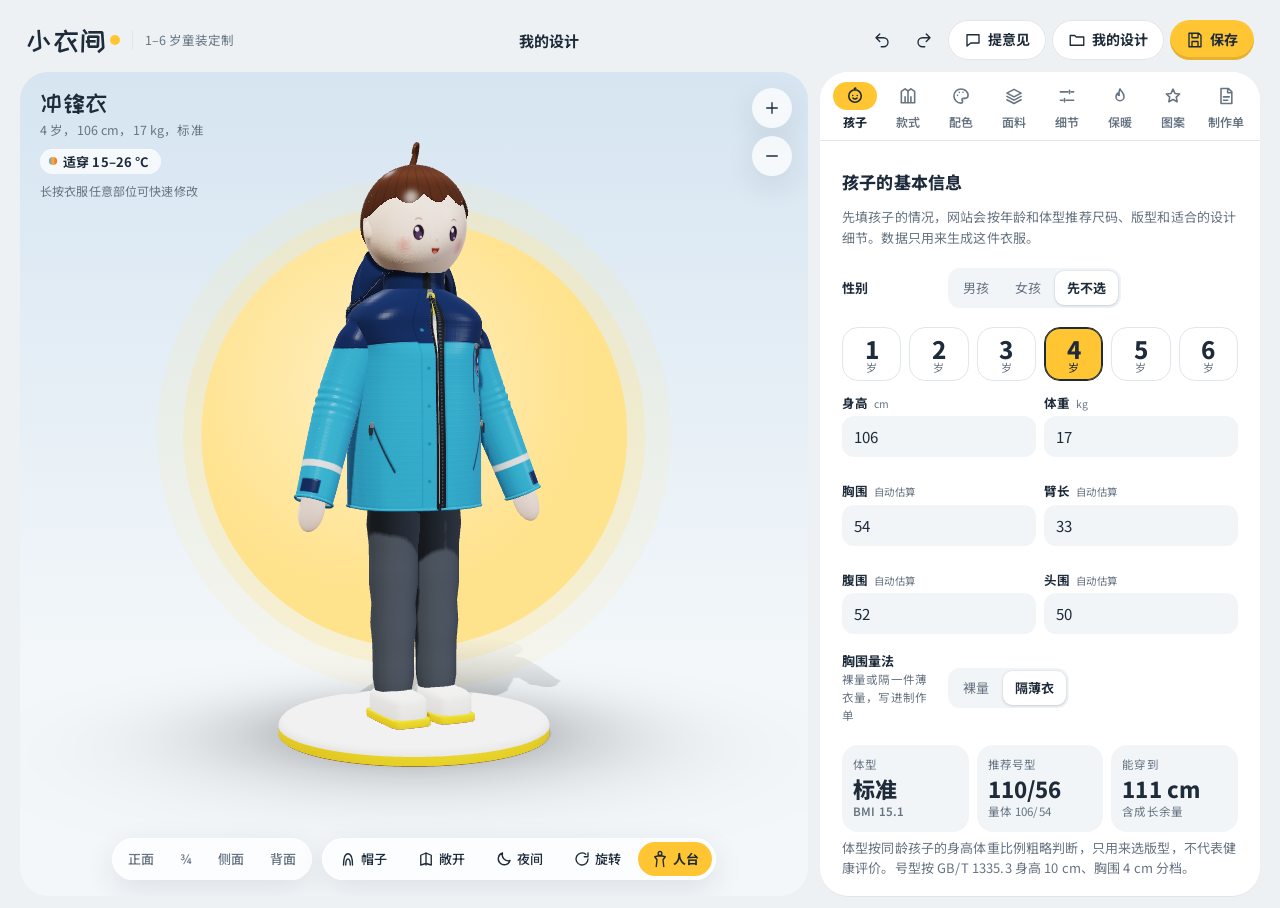
==== commit deaecb57: "小衣间：面料库扩充到 16 种，新增“面料”页与场景推荐 - 面料：3L 硬壳、2.5L 轻硬壳、涤纶静音硬壳、耐磨尼龙、复合软壳、轻弹面料、摇粒绒、网格抓绒、羊羔绒、针织罗纹、空气层、菱格绗缝、光面" ====
--- a/littlewear/index.html
+++ b/littlewear/index.html
@@ -438,6 +438,45 @@
   .vtag>span:not(.temp){display:none}
   .vtag .temp{margin-top:0}
 }
+/* 面料页 */
+.tabs{grid-template-columns:repeat(8,minmax(50px,1fr))}
+.recs{display:grid;gap:10px;margin-top:12px}
+.rec{display:grid;grid-template-columns:auto 1fr;gap:10px 14px;align-items:start;background:var(--card);border:1px solid var(--line);border-radius:20px;padding:12px}
+.rec.on{border-color:var(--ink);box-shadow:inset 0 0 0 1px var(--ink);background:color-mix(in srgb,var(--brand) 10%,var(--card))}
+.rec .rsw{display:grid;grid-template-columns:repeat(2,40px);grid-auto-rows:40px;gap:4px;align-self:center}
+.rec .rsw canvas{width:40px;height:40px;border-radius:10px;box-shadow:inset 0 0 0 1px rgba(0,0,0,.08)}
+.rec .rsw canvas:first-child{grid-column:1/3;width:84px;height:44px}
+.rec .rbody{min-width:0}
+.rec .btn{grid-column:1/-1;justify-self:end}
+.rt{display:flex;align-items:center;flex-wrap:wrap;gap:6px}
+.rt b{font-size:15px}
+.rmix{margin:3px 0 0;font-size:12.5px;color:var(--ink);font-weight:500}
+.why{margin:4px 0 0;font-size:12.5px;color:var(--muted);line-height:1.55}
+.rbars{display:grid;grid-template-columns:repeat(3,minmax(0,1fr));gap:4px 12px;margin-top:8px}
+.rbars span{display:flex;align-items:center;gap:6px;font-size:11.5px;color:var(--muted)}
+.rbars em{font-style:normal;flex:none;width:2.4em}
+.pbar{flex:1;height:6px;border-radius:99px;background:var(--soft);overflow:hidden;display:block}
+.pbar>i{display:block;height:100%;border-radius:inherit;background:var(--ink)}
+.rec.on .pbar>i,.fdet .pbar>i{background:color-mix(in srgb,var(--ink) 85%,var(--brand))}
+.ffam{margin-top:12px}
+.ffam h3{font-size:12.5px;font-weight:700;color:var(--muted);margin:0 0 6px}
+.fabs{display:grid;grid-template-columns:repeat(auto-fill,minmax(92px,1fr));gap:8px}
+.fab{display:flex;flex-direction:column;align-items:flex-start;gap:1px;text-align:left;border:1px solid var(--line);background:var(--card);border-radius:16px;padding:6px 6px 8px;transition:border-color .12s,box-shadow .12s}
+.fab canvas{width:100%;aspect-ratio:1;height:auto;border-radius:11px;margin-bottom:5px;box-shadow:inset 0 0 0 1px rgba(0,0,0,.06)}
+.fab b{font-size:12.5px;padding:0 3px;line-height:1.3}
+.fab small{font-size:11px;color:var(--muted);padding:0 3px;line-height:1.35}
+.fab:hover{border-color:color-mix(in srgb,var(--ink) 35%,var(--line))}
+.fab[aria-pressed="true"]{border-color:var(--ink);box-shadow:inset 0 0 0 1px var(--ink);background:color-mix(in srgb,var(--brand) 13%,var(--card))}
+.fab[aria-disabled="true"]{opacity:.4;filter:grayscale(1)}
+.fdet{display:grid;grid-template-columns:110px 1fr;gap:14px;margin-top:16px;padding:14px;border-radius:20px;background:var(--soft)}
+.fdet canvas{width:110px;height:110px;border-radius:16px;box-shadow:0 6px 16px rgba(30,43,58,.12)}
+.fdet .dl{margin-top:10px;font-size:12.5px}
+.fdet .btn{margin-top:10px}
+.fcmp summary{cursor:pointer;font-weight:700;font-size:14px;padding:4px 0}
+.fcmpt{min-width:520px;font-size:12px}.fcmpt td,.fcmpt th{padding:6px 5px;white-space:nowrap}
+.fcmpt .dots{color:var(--ink);letter-spacing:-1px;font-size:10px}.fcmpt .dots span{color:var(--line)}
+.fcmpt tr.inuse td{background:color-mix(in srgb,var(--brand) 14%,transparent)}
+@media (max-width:620px){.fdet{grid-template-columns:1fr}.fdet canvas{width:100%;height:auto;aspect-ratio:2/1}.rbars{grid-template-columns:repeat(2,minmax(0,1fr))}}
 
 </style>
 <div id="app"></div>
@@ -681,7 +720,51 @@
   vest:{name:'马甲',sub:'无袖背心',fabric:'防泼水尼龙 + 轻量填充',ease:.03,rough:.42,spec:.4,sheen:.08,detail:'nylon',base:118,meters:.8}
 };
 
-const MATS={shell:['硬壳','防水尼龙格子布',.5],soft:['软壳','弹力梭织复合',.72],fleece:['抓绒','摇粒绒',.96],knit:['弹力针织','罗纹 / 针织弹力布',.85],quilt:['菱格绗缝','夹棉绗缝',.45],cord:['灯芯绒','细条灯芯绒',.9],nylon:['光面尼龙','防泼水尼龙',.38]};
+// —— 面料库：评分 0–3（wp 防水 / br 透气 / wm 保暖 / st 弹性 / ab 耐磨 / sf 柔软）；price 元/米（区间估算）；tape = 可压胶、可算防水 ——
+const FAB_FAMS=[['shellF','防水壳'],['softF','软壳'],['fleeceF','抓绒'],['knitF','针织'],['warmF','保暖'],['natF','天然'],['funcF','功能']];
+const FAB={
+  shell:{n:'3L 硬壳',fam:'shellF',d:'最挡风雨',comp:'尼龙 40D 格子布 + 透湿膜 + 针织背衬（三层复合）',gsm:140,wp:3,br:2,wm:1,st:0,ab:2,sf:1,rough:.5,price:[45,70],care:'冷水机洗，不用柔顺剂；低温烘干可恢复防泼水',parts:'衣身、帽子',why:'雨雪天的主力面料，配合全压胶才能整衣防雨',tape:true},
+  shell25:{n:'2.5L 轻硬壳',fam:'shellF',d:'轻、能叠起来',comp:'尼龙 20D + PU 透湿膜 + 印点保护层（2.5 层）',gsm:95,wp:2,br:1,wm:0,st:0,ab:1,sf:1,rough:.42,price:[32,50],care:'冷水轻柔洗，不烘干',parts:'衣身、帽子',why:'春秋小雨、放书包里备用；比 3L 闷一点',tape:true},
+  shellpoly:{n:'涤纶静音硬壳',fam:'shellF',d:'哑光、不沙沙响',comp:'再生涤纶细斜纹 + 无氟透湿膜 + 背衬（三层复合）',gsm:150,wp:3,br:2,wm:1,st:0,ab:2,sf:2,rough:.64,price:[48,68],care:'冷水机洗，不用柔顺剂',parts:'衣身、帽子',why:'防水和 3L 相当，手感更软、走路声音小，上学天天穿更舒服',tape:true},
+  cordura:{n:'耐磨尼龙',fam:'shellF',d:'抗磨抗勾',comp:'高强尼龙 210D–330D，PU 涂层',gsm:200,wp:2,br:0,wm:1,st:0,ab:3,sf:0,rough:.58,price:[55,80],care:'冷水机洗',parts:'肩部、肘部、下摆、袖口',why:'背书包、爬滑梯磨得最快的地方用它；偏硬，不做大面积',tape:true},
+  soft:{n:'复合软壳',fam:'softF',d:'弹、挡风、暖',comp:'涤纶/氨纶 四面弹梭织 + 摇粒绒复合，防泼水',gsm:290,wp:1,br:2,wm:2,st:3,ab:2,sf:2,rough:.72,price:[35,55],care:'机洗，不用柔顺剂',parts:'衣身、袖子、侧片',why:'不怕跑跳，秋冬干冷天最好穿；不防大雨',tape:false},
+  softlite:{n:'轻弹面料',fam:'softF',d:'透气能伸展',comp:'涤纶/氨纶 四面弹梭织，防泼水，无复合',gsm:130,wp:1,br:3,wm:0,st:3,ab:1,sf:2,rough:.66,price:[30,48],care:'机洗',parts:'侧片、腋下、袖子',why:'放在出汗多、动作大的位置，抬手不卡',tape:false},
+  fleece:{n:'摇粒绒',fam:'fleeceF',d:'最暖最软',comp:'涤纶摇粒绒，双面起绒',gsm:280,wp:0,br:2,wm:3,st:1,ab:1,sf:3,rough:.96,price:[22,35],care:'反面机洗，不烘干',parts:'肩部、领口、口袋、内胆',why:'干冷天保暖首选；不挡风也不防水',tape:false},
+  gridfl:{n:'网格抓绒',fam:'fleeceF',d:'暖但不闷',comp:'涤纶网格抓绒，内侧方格起绒',gsm:190,wp:0,br:3,wm:2,st:2,ab:1,sf:2,rough:.88,price:[35,50],care:'机洗',parts:'侧片、袖子、中层',why:'运动量大的孩子穿，出汗散得快',tape:false},
+  sherpa:{n:'羊羔绒',fam:'fleeceF',d:'毛茸茸',comp:'涤纶仿羊羔毛，卷曲长绒',gsm:300,wp:0,br:1,wm:3,st:0,ab:0,sf:3,rough:.98,price:[30,45],care:'反面轻柔洗，不烘干',parts:'育克、领子、袋盖',why:'做装饰拼块或领子很可爱；会掉少量绒毛',tape:false},
+  knit:{n:'针织罗纹',fam:'knitF',d:'贴身有弹性',comp:'棉/氨纶 1×1 罗纹针织',gsm:260,wp:0,br:2,wm:1,st:3,ab:1,sf:3,rough:.85,price:[20,32],care:'机洗',parts:'袖口、侧片、领口',why:'贴着皮肤也舒服，伸缩方便',tape:false},
+  scuba:{n:'空气层',fam:'knitF',d:'挺括柔软',comp:'涤纶/棉 空气层（三明治）针织',gsm:300,wp:0,br:2,wm:2,st:2,ab:1,sf:3,rough:.8,price:[25,38],care:'机洗',parts:'衣身、袖子',why:'像卫衣外套，城市日常好看又好打理',tape:false},
+  quilt:{n:'菱格绗缝',fam:'warmF',d:'立体保暖',comp:'尼龙面 + 80 g 仿丝棉，菱格绗缝',gsm:220,wp:1,br:1,wm:3,st:0,ab:1,sf:2,rough:.45,price:[38,55],care:'轻柔机洗，平铺晾干',parts:'育克、衣身',why:'保暖又有质感，冬天做肩部拼块很好看',tape:false},
+  nylon:{n:'光面尼龙',fam:'warmF',d:'轻滑防跑绒',comp:'尼龙 20D 防跑绒，防泼水',gsm:70,wp:1,br:1,wm:0,st:0,ab:1,sf:1,rough:.38,price:[25,40],care:'机洗',parts:'羽绒服、马甲',why:'羽绒服、马甲的常用外层',tape:false},
+  cord:{n:'灯芯绒',fam:'natF',d:'复古温暖',comp:'棉 98% / 氨纶 2%，14 条灯芯绒',gsm:280,wp:0,br:2,wm:2,st:1,ab:2,sf:2,rough:.9,price:[28,40],care:'反面机洗',parts:'育克、口袋、领子',why:'春秋城市风，天然棉手感',tape:false},
+  canvas:{n:'棉帆布',fam:'natF',d:'结实透气',comp:'有机棉帆布，防泼水整理',gsm:250,wp:1,br:2,wm:1,st:0,ab:3,sf:1,rough:.82,price:[25,40],care:'冷水洗，首次会轻微缩水',parts:'衣身、口袋、肩部',why:'耐磨透气，天然材质；不防雨',tape:false},
+  refl:{n:'反光布',fam:'funcF',d:'夜里整块发亮',comp:'玻璃微珠反光织物',gsm:180,wp:1,br:0,wm:0,st:0,ab:1,sf:0,rough:.4,refl:.9,price:[60,90],care:'冷水手洗，不熨烫',parts:'细拼条、侧片、帽中片',why:'车灯一照整块发亮；只适合小面积拼块',tape:false}
+};
+const MATS=Object.fromEntries(Object.entries(FAB).map(([k,f])=>[k,[f.n,f.comp,f.rough,f.refl||0]]));
+const FAB_PROPS=[['wp','防雨'],['br','透气'],['wm','保暖'],['st','弹性'],['ab','耐磨'],['sf','柔软']];
+// —— 场景推荐：每个场景 3 套组合 ——
+const SCENES=[['daily','上学日常'],['rain','雨天出门'],['hike','郊游徒步'],['snow','玩雪滑雪'],['rough','爱爬爱滚'],['city','城市休闲']];
+const SCENE_W={daily:{wp:1,br:1.2,wm:1,st:1,ab:1,sf:1.6},rain:{wp:2.4,br:1,wm:.6,st:.5,ab:1,sf:.6},hike:{wp:1.2,br:2,wm:.6,st:1.6,ab:1.2,sf:.6},snow:{wp:2,br:.6,wm:2.2,st:.6,ab:1.2,sf:.6},rough:{wp:.8,br:.8,wm:.8,st:1.2,ab:2.4,sf:.8},city:{wp:.5,br:1,wm:1.2,st:1,ab:.8,sf:2}};
+const FAB_RECS={
+  daily:[{t:'安静柔软',type:'hardshell',tpl:'side',mats:{main:'shellpoly',acc1:'softlite',acc2:'base'},why:'涤纶静音硬壳走路不沙沙响；侧片轻弹面料，背书包、抬手不卡。'},
+    {t:'软壳通勤',type:'softshell',tpl:'raglan',mats:{main:'soft',acc1:'knit',acc2:'base'},why:'四面弹软壳不怕跑跳，秋冬上学最舒服；袖子用针织更贴手。'},
+    {t:'轻量备用',type:'hardshell',tpl:'solid',mats:{main:'shell25',acc1:'base',acc2:'base'},why:'2.5L 轻硬壳可以叠进书包，变天再穿。'}],
+  rain:[{t:'全天候防雨',type:'hardshell',tpl:'classic',mats:{main:'shell',acc1:'cordura',acc2:'base'},patch:{taping:'full',zipFlap:true},why:'3L 硬壳做衣身，肩部耐磨尼龙抗书包磨；配合全压胶和外门襟。'},
+    {t:'同料换色最稳',type:'hardshell',tpl:'chevron',mats:{main:'shellpoly',acc1:'shellpoly',acc2:'refl'},patch:{taping:'full'},why:'同一种面料只换颜色，压胶最稳；胸前反光细条，雨天傍晚更安全。'},
+    {t:'轻便雨衣',type:'hardshell',tpl:'solid',mats:{main:'shell25',acc1:'base',acc2:'base'},patch:{taping:'full'},why:'最轻，适合小雨和备用。'}],
+  hike:[{t:'轻快徒步',type:'hardshell',tpl:'side',mats:{main:'shell25',acc1:'softlite',acc2:'base'},why:'主体轻防水，侧片透气弹力，爬坡抬腿不闷。'},
+    {t:'透气排汗',type:'hardshell',tpl:'side',mats:{main:'shellpoly',acc1:'gridfl',acc2:'base'},why:'侧片网格抓绒排汗快，适合天气好、运动量大的日子。'},
+    {t:'硬朗耐磨',type:'hardshell',tpl:'yoke',mats:{main:'shell',acc1:'cordura',acc2:'base'},why:'肩背耐磨尼龙，背包带反复摩擦也不怕。'}],
+  snow:[{t:'玩雪全防护',type:'hardshell',tpl:'classic',mats:{main:'shell',acc1:'cordura',acc2:'base'},patch:{taping:'full',fill:'mid',snowSkirt:true,innerCuffs:true},why:'3L 防水加肩肘耐磨，再加中厚填充、防雪裙和内防风袖口。'},
+    {t:'绗缝保暖',type:'hardshell',tpl:'yoke',mats:{main:'shell',acc1:'quilt',acc2:'base'},patch:{fill:'thin'},why:'菱格绗缝做肩部，保暖又有质感。'},
+    {t:'毛茸茸领口',type:'hardshell',tpl:'yoke',mats:{main:'shellpoly',acc1:'sherpa',acc2:'base'},patch:{fill:'thin'},why:'羊羔绒肩部很可爱；1–2 岁注意掉绒，第一次穿前先洗一遍。'}],
+  rough:[{t:'下摆袖口加强',type:'hardshell',tpl:'hemband',mats:{main:'shellpoly',acc1:'cordura',acc2:'base'},why:'下摆和袖口用耐磨尼龙，滑滑梯、地上爬最先磨坏的地方先加强。'},
+    {t:'帆布工装',type:'softshell',tpl:'hemband',mats:{main:'canvas',acc1:'cordura',acc2:'base'},why:'棉帆布结实透气，配耐磨下摆；不防雨，适合晴天玩耍。'},
+    {t:'软壳加强',type:'softshell',tpl:'yoke',mats:{main:'soft',acc1:'cordura',acc2:'base'},why:'软壳灵活不束缚，肩背耐磨。'}],
+  city:[{t:'卫衣感外套',type:'softshell',tpl:'raglan',mats:{main:'scuba',acc1:'knit',acc2:'base'},why:'空气层挺括柔软，像卫衣一样好搭。'},
+    {t:'复古灯芯绒',type:'softshell',tpl:'yoke',mats:{main:'canvas',acc1:'cord',acc2:'base'},why:'帆布配灯芯绒育克，天然材质，春秋好看。'},
+    {t:'羊羔绒拼接',type:'softshell',tpl:'yoke',mats:{main:'soft',acc1:'sherpa',acc2:'base'},why:'软壳挡风，羊羔绒肩部软萌保暖。'}]
+};
 const TYPE_MAT={hardshell:'shell',softshell:'soft',fleece:'fleece',down:'nylon',vest:'nylon'};
 const matOf=(c,slot)=>{const m=c.mats&&c.mats[slot];return m&&m!=='base'&&MATS[m]?m:TYPE_MAT[c.type]};
 const TEMPLATES = {
@@ -810,7 +893,7 @@
   zipLen:'full',zipPos:'center',flapSide:'R',magZip:false,chinGuard:true,
   pitZips:false,thumbLoops:false,innerCuffs:false,snowSkirt:false,hemAdjust:false,hoodAdjust:true,stowHood:false,innerPocket:false,hangLoop:true,
   pfcFree:true,wpRating:'10k',taping:'key',fill:'none',threeInOne:'none',
-  layer:'3l',liningPurpose:'touch',verified:{},brimSoft:true,labelPos:'neck',growType:'hidden',sleeveCut:'setin',layering:'thin',fitTarget:'now',measureMode:'thin',
+  layer:'3l',liningPurpose:'touch',scene:'daily',verified:{},brimSoft:true,labelPos:'neck',growType:'hidden',sleeveCut:'setin',layering:'thin',fitTarget:'now',measureMode:'thin',
   age:4,sex:'',fit:'regular',growth:1,growCuff:false,twoWayZip:false,detachHood:false,
   meas:{height:106,weight:17,chest:54,sleeve:33,belly:52,head:50,auto:true}
 };
@@ -955,7 +1038,7 @@
 const IDEA_COLORS=[['酒红','#7a2232'],['大红','#c9283b'],['红','#c9283b'],['橙','#ff6a2b'],['橘','#ff6a2b'],['柠檬黄','#f5d33f'],['芥末','#d4a72c'],['姜黄','#d4a72c'],['黄','#f5d33f'],['墨绿','#2f5d50'],['深绿','#2f5d50'],['军绿','#5f7148'],['薄荷','#8fd1bd'],['浅绿','#8fd1bd'],['绿','#5f7148'],
   ['藏青','#1f3354'],['海军蓝','#1f3354'],['深蓝','#1f3354'],['宝蓝','#2d55c8'],['天蓝','#9cc9e0'],['浅蓝','#9cc9e0'],['蓝','#3a8fb7'],['香芋','#a594d6'],['浅紫','#a594d6'],['紫','#5a3d82'],['珊瑚','#f08a7a'],['桃','#f08a7a'],['粉','#f3b3c2'],
   ['黑','#23272b'],['白','#eef0ec'],['深灰','#4a5058'],['灰','#9aa2a6'],['米','#d9cdb4'],['燕麦','#d9cdb4'],['奶','#d9cdb4'],['卡其','#b39a72'],['咖啡','#8b5a3c'],['棕','#8b5a3c'],['杏','#f2a65a']];
-const IDEA_MATS=[['抓绒','fleece'],['摇粒绒','fleece'],['软壳','soft'],['针织','knit'],['罗纹','knit'],['绗缝','quilt'],['菱格','quilt'],['夹棉','quilt'],['灯芯绒','cord'],['硬壳','shell'],['防水面料','shell']];
+const IDEA_MATS=[['网格抓绒','gridfl'],['羊羔绒','sherpa'],['羊羔毛','sherpa'],['抓绒','fleece'],['摇粒绒','fleece'],['轻弹','softlite'],['软壳','soft'],['空气层','scuba'],['针织','knit'],['罗纹','knit'],['绗缝','quilt'],['菱格','quilt'],['夹棉','quilt'],['灯芯绒','cord'],['帆布','canvas'],['耐磨','cordura'],['反光布','refl'],['反光面料','refl'],['静音','shellpoly'],['涤纶','shellpoly'],['轻薄防水','shell25'],['2.5','shell25'],['硬壳','shell'],['防水面料','shell']];
 function parseIdea(text,c){const done=[],t=text.replace(/\s+/g,'');if(!t)return {c,done};c=clone(c);const say=m=>done.push(m);
   const setType=(k,w)=>{c.type=k;say('款式：'+TYPES[k].name)};
   if(/羽绒|面包服/.test(t))setType('down');else if(/马甲|背心/.test(t))setType('vest');else if(/抓绒外套|抓绒衣/.test(t))setType('fleece');else if(/软壳外套|软壳衣/.test(t))setType('softshell');else if(/冲锋衣/.test(t))setType('hardshell');
@@ -973,7 +1056,7 @@
       else{const slot=part==='main'?'main':['main','acc1','acc2'][Math.min(order++,2)];if(slot!=='main'&&c.template==='solid'){c.template='yoke';c.hoodColor='acc1'}c.colors[slot]=h;say((slot==='main'?'主色':slot==='acc1'?'拼色 1':'拼色 2')+'：'+n)}}
     if(mat){const slot=part==='sleeve'?'acc1':part==='hood'?c.hoodColor:part==='pocket'?c.pocketColor:part==='main'?'main':part==='acc1'?'acc1':null;
       if(slot){if(part==='sleeve'&&!['raglan','classic'].includes(c.template)){c.template='raglan'}c.mats[slot]=mat[1];say((part==='sleeve'?'袖子':slot==='main'?'衣身':'拼色')+'面料：'+MATS[mat[1]][0])}
-      else if(!/软硬/.test(cl)){c.mats.acc1=mat[1];if(c.template==='solid')c.template='side';say('拼色面料：'+MATS[mat[1]][0])}}}
+      else if(!/软硬/.test(cl)){const sl=mat[1]==='refl'?'acc2':'acc1';c.mats[sl]=mat[1];if(c.template==='solid')c.template=sl==='acc2'?'chevron':'side';say('拼色面料：'+MATS[mat[1]][0])}}}
   if(/软硬/.test(t)){const hard=TYPE_MAT[c.type]==='shell'||c.type==='down'?TYPE_MAT[c.type]:'shell';c.mats.main=hard;if(!c.mats.acc1||c.mats.acc1==='base'||c.mats.acc1===hard)c.mats.acc1=/抓绒/.test(t)?'fleece':/针织|罗纹/.test(t)?'knit':'soft';
     if(c.template==='solid'){c.template='side';c.hoodColor='main'}say(`软硬拼接：衣身${MATS[c.mats.main][0]} + 拼色${MATS[c.mats.acc1][0]}`)}
   if(hm){const H=harmonize(c.colors.main,hm[1]);Object.assign(c.colors,H);if(c.template==='solid'){c.template='yoke';c.hoodColor='acc1'}say('配色思路：'+HARMONY.find(x=>x[0]===hm[1])[1])}
@@ -1320,7 +1403,7 @@
 
 // —— 面料纹理（高度图平铺，约 2 px/mm） ——
 const matTiles={};
-function matTile(k){if(matTiles[k])return matTiles[k];const N=k==='quilt'?96:48,c=mkCanvas(N,N),x=c.getContext('2d');const r=mulberry(k.length*131);
+function matTile(k){if(matTiles[k])return matTiles[k];const N=k==='quilt'?96:k==='sherpa'?64:48,c=mkCanvas(N,N),x=c.getContext('2d');const r=mulberry(k.length*131);
   x.fillStyle=gray(.5);x.fillRect(0,0,N,N);
   if(k==='shell'){x.fillStyle=gray(.49);for(let i=0;i<N;i+=3)x.fillRect(0,i,N,1);x.fillStyle=gray(.555);x.fillRect(0,0,N,2);x.fillRect(0,0,2,N);x.fillRect(0,24,N,2);x.fillRect(24,0,2,N)}
   if(k==='soft'){x.strokeStyle=gray(.56);x.lineWidth=1.2;for(let i=-N;i<2*N;i+=4){x.beginPath();x.moveTo(i,0);x.lineTo(i+N,N);x.stroke()}}
@@ -1330,6 +1413,15 @@
   if(k==='quilt'){const g=x.createRadialGradient(N/2,N/2,4,N/2,N/2,N*.62);g.addColorStop(0,gray(.66));g.addColorStop(1,gray(.4));x.fillStyle=g;x.fillRect(0,0,N,N);
     x.strokeStyle=gray(.22);x.lineWidth=3;x.beginPath();x.moveTo(0,0);x.lineTo(N,N);x.moveTo(N,0);x.lineTo(0,N);x.stroke()}
   if(k==='nylon'){x.fillStyle=gray(.49);for(let i=0;i<N;i+=2)x.fillRect(0,i,N,1)}
+  if(k==='shell25'){x.fillStyle=gray(.49);for(let i=0;i<N;i+=2)x.fillRect(0,i,N,1);x.fillStyle=gray(.54);for(let j=0;j<N;j+=6)for(let i=(j/6%2)*3;i<N;i+=6)x.fillRect(i,j,1.4,1.4)}
+  if(k==='shellpoly'){x.strokeStyle=gray(.535);x.lineWidth=1;for(let i=-N;i<2*N;i+=3){x.beginPath();x.moveTo(i,0);x.lineTo(i+N,N);x.stroke()}}
+  if(k==='cordura'){for(let j=0;j<N;j+=8)for(let i=0;i<N;i+=8){const h=((i+j)/8)%2;x.fillStyle=gray(h?.58:.44);x.fillRect(i,j,8,8);x.fillStyle=gray(h?.5:.52);for(let t=0;t<8;t+=2)h?x.fillRect(i,j+t,8,1):x.fillRect(i+t,j,1,8)}}
+  if(k==='softlite'){x.strokeStyle=gray(.54);x.lineWidth=.8;for(let i=-N;i<2*N;i+=3){x.beginPath();x.moveTo(i,0);x.lineTo(i+N,N);x.stroke()}}
+  if(k==='gridfl'){const id=x.getImageData(0,0,N,N);for(let i=0;i<id.data.length;i+=4){const v=128+(r()-.5)*60;id.data[i]=id.data[i+1]=id.data[i+2]=v}x.putImageData(id,0,0);x.fillStyle=gray(.36);for(let i=0;i<N;i+=12){x.fillRect(i,0,2,N);x.fillRect(0,i,N,2)}}
+  if(k==='sherpa'){for(let n=0;n<160;n++){const cx=r()*N,cy=r()*N,rr=2+r()*3.5;const g=x.createRadialGradient(cx-rr*.3,cy-rr*.3,0,cx,cy,rr);g.addColorStop(0,gray(.72));g.addColorStop(1,gray(.4));x.fillStyle=g;x.beginPath();x.arc(cx,cy,rr,0,7);x.fill()}}
+  if(k==='scuba'){const id=x.getImageData(0,0,N,N);for(let i=0;i<id.data.length;i+=4){const v=128+(r()-.5)*14;id.data[i]=id.data[i+1]=id.data[i+2]=v}x.putImageData(id,0,0)}
+  if(k==='canvas'){for(let j=0;j<N;j+=2)for(let i=0;i<N;i+=2){x.fillStyle=gray(((i+j)/2)%2?.56:.45);x.fillRect(i,j,2,2)}}
+  if(k==='refl'){x.fillStyle=gray(.5);for(let j=0;j<N;j+=3)for(let i=(j/3%2)*1.5;i<N;i+=3){x.fillStyle=gray(.5+(r()-.5)*.2);x.fillRect(i,j,1.5,1.5)}}
   return matTiles[k]=c}
 
 // —— 满印图案平铺（约 2 px/mm） ——
@@ -1366,8 +1458,8 @@
   P.line=(pts,width,col,o={})=>{const p=P.open(pts);const set=(ctx,st)=>{ctx.lineWidth=width;ctx.lineCap=o.cap||'butt';ctx.lineJoin='round';ctx.setLineDash(o.dash||[]);ctx.strokeStyle=st;ctx.stroke(p);ctx.setLineDash([])};
     if(col){P.x.globalAlpha=o.alpha??1;set(P.x,col);P.x.globalAlpha=1}if(o.h!=null)set(P.y,gray(o.h));if(o.rough!=null||o.refl||o.gloss)set(P.z,pcol(o.rough??P.base,o.refl||0,o.gloss||0))};
   // 缝线：凹槽 + 两侧明线
-  P.matAll=k=>{P.y.fillStyle=P.y.createPattern(matTile(k),'repeat');P.y.fillRect(0,0,w,h);P.z.fillStyle=`rgb(${MATS[k][2]*255|0},0,0)`;P.z.fillRect(0,0,w,h);P.base=MATS[k][2]};
-  P.mat=(pts,k)=>{const p=P.path(pts);P.y.fillStyle=P.y.createPattern(matTile(k),'repeat');P.y.fill(p);P.z.fillStyle=`rgb(${MATS[k][2]*255|0},0,0)`;P.z.fill(p)};
+  P.matAll=k=>{P.y.fillStyle=P.y.createPattern(matTile(k),'repeat');P.y.fillRect(0,0,w,h);P.z.fillStyle=`rgb(${MATS[k][2]*255|0},${(MATS[k][3]||0)*255|0},0)`;P.z.fillRect(0,0,w,h);P.base=MATS[k][2]};
+  P.mat=(pts,k)=>{const p=P.path(pts);P.y.fillStyle=P.y.createPattern(matTile(k),'repeat');P.y.fill(p);P.z.fillStyle=`rgb(${MATS[k][2]*255|0},${(MATS[k][3]||0)*255|0},0)`;P.z.fill(p)};
   P.printOn=(pts,tile)=>{const pat=P.x.createPattern(tile,'repeat');P.x.fillStyle=pat;if(pts)P.x.fill(P.path(pts));else P.x.fillRect(0,0,w,h)};
   P.seam=(pts,o={})=>{P.line(pts,o.w||3,null,{h:.28});P.line(pts,1.4,'rgba(0,0,0,.28)',{});
     if(o.top!==false){const off=o.off||5;for(const s of [-1,1]){if(o.one&&s<0)continue;P.line(offsetLine(pts,s*off,P),1.1,'rgba(0,0,0,.30)',{dash:[4,3],h:.58})}}};
@@ -1642,6 +1734,12 @@
   h.globalCompositeOperation='source-over';
   return HEAD_TEX={face,pm,hair}}
 
+// —— 面料小样（界面用）：颜色 × 纹理 × 柔光 ——
+function fabSwatch(cv,k,hex){const x=cv.getContext('2d'),W=cv.width,H=cv.height;x.fillStyle=hex;x.fillRect(0,0,W,H);
+  const t=matTile(k);x.save();x.globalCompositeOperation='overlay';x.globalAlpha=k==='scuba'?.6:1;const sc=k==='quilt'?.7:k==='sherpa'?.8:1.2;x.scale(sc,sc);x.fillStyle=x.createPattern(t,'repeat');x.fillRect(0,0,W/sc,H/sc);x.globalAlpha=.75;x.fillRect(0,0,W/sc,H/sc);x.restore();
+  if(k==='refl'){const g=x.createLinearGradient(0,0,W,H);g.addColorStop(0,'rgba(255,255,255,.55)');g.addColorStop(.5,'rgba(200,205,212,.25)');g.addColorStop(1,'rgba(255,255,255,.5)');x.fillStyle=g;x.fillRect(0,0,W,H)}
+  const L=x.createLinearGradient(0,0,W*.7,H);const gl=FAB[k]&&FAB[k].rough<.55?.22:.12;L.addColorStop(0,`rgba(255,255,255,${gl})`);L.addColorStop(.55,'rgba(255,255,255,0)');L.addColorStop(1,'rgba(0,0,0,.14)');x.fillStyle=L;x.fillRect(0,0,W,H)}
+
 // ---- flat.js ----
 // ===== flat.js — 平面款式图（SVG），复用拼色模板与口袋定义 =====
 function flatSVG(cfg,side='front',o={}){
@@ -2183,7 +2281,7 @@
   const N=30;for(let i=0;i<N;i++)for(let j=0;j<N;j++)add(regionColorAt(t.B,(i+.5)/N,(j+.5)/N),.55/(N*N));
   if(c.type!=='vest'){const band=t.S.some(r=>r.band);for(let i=0;i<20;i++)for(let j=0;j<20;j++){const su=(i+.5)/20,s=(j+.5)/20;let k='main';if(band)k=regionColorAt(t.B,.25,.8*(1-s*.9));else for(const r of t.S){if(r.pts&&(r.side==='both'||r.side==='L')&&pointIn(r.pts,su,s))k=r.c}add(k,.3/400)}}
   if(c.collar==='hood')add(c.hoodColor,.15);const sum=f.main+f.acc1+f.acc2;for(const k in f)f[k]/=sum;return f}
-const FAB_PRICE={shell:[45,70],soft:[35,55],fleece:[22,35],knit:[20,32],quilt:[38,55],cord:[28,40],nylon:[25,40]};
+const FAB_PRICE=Object.fromEntries(Object.entries(FAB).map(([k,f])=>[k,f.price]));
 const LIN_PRICE={none:[0,0],cotton:[18,26],mesh:[10,15],taffeta:[10,16],fleece:[20,30],quilted:[28,40],print:[20,30]};
 function costModel(c){const T=TYPES[c.type],sf=Math.pow(c.meas.height/106,1.3),m=T.meters*sf*(c.collar==='hood'?1:.92);const fr=slotFractions(c);const G={mat:[],work:[],dev:[],other:[]};const rg=(a,b)=>[a,b];
   for(const k of ['main','acc1','acc2']){if(fr[k]<.02)continue;const mt=matOf(c,k),p=FAB_PRICE[mt],len=+(m*fr[k]*1.12).toFixed(2);G.mat.push([`面料 · ${SLOT_NAME[k]}（${MATS[mt][0]}）`,`约 ${len} m（含 12% 裁损）`,rg(p[0]*len,p[1]*len)])}
@@ -2227,6 +2325,11 @@
   c.logos.forEach((L,i)=>{if(L.place!=='chestL'&&L.place!=='chestR')return;const g=logoGeo(c,L),inner=g.x-L.size/2;const flap=c.zipFlap&&c.zipLen!=='none'&&((c.flapSide==='L')===(L.place==='chestL'));const need=flap?5:2.5;
     if(inner<need)add('lpos-'+i+'-'+L.dx,'hard',`${PLACES[L.place]}标志离门襟太近：内边距前中只有 ${Math.max(0,Math.round(inner*2)/2)} cm${flap?'，会被外门襟（3.5 cm）盖住':''}。建议至少 ${need} cm。`,{logos:c.logos.map((l,j)=>j===i?{...l,dx:Math.round(((l.dx||0)+need-inner)*2)/2}:l)},'往侧缝移');
     if(c.chestPocket!=='none'&&L.place==='chestL'&&Math.abs(L.dy||0)>1.5)add('lpos-pk-'+i,'warn','左胸已有胸袋，标志上下移动后要确认不压到口袋拉链 / 袋口。')});
+  {const fm=matOf(c,'main'),fr=slotFractions(c);
+    if(c.type==='hardshell'&&!FAB[fm].tape)add('fab-main-'+fm,'warn',`冲锋衣主面料选了${FAB[fm].n}，它不防水，整衣不再按防雨冲锋衣考核。要防雨请换回防水壳类面料。`,{mats:{...c.mats,main:'base'}},'换回防水面料');
+    const rf=['main','acc1','acc2'].filter(k=>matOf(c,k)==='refl').reduce((a,k)=>a+fr[k],0);if(rf>.25)add('fab-refl','warn',`反光布占了约 ${Math.round(rf*100)}% 面积，偏硬、偏贵，透气差。建议只做细拼条或侧片。`);
+    if(isInfant(c)&&['main','acc1','acc2'].some(k=>matOf(c,k)==='sherpa'&&(k===c.hoodColor||fr[k]>.05)))add('fab-sherpa','info','羊羔绒会掉少量绒毛，1–2 岁孩子爱啃衣领，建议不用在帽子和领口附近，第一次穿前先洗一遍。');
+    if(c.type==='down'&&!['nylon','shell25','shell','shellpoly'].includes(fm))add('fab-down','warn',`羽绒服外层选了${FAB[fm].n}，羽绒容易钻出来。外层建议用防跑绒的光面尼龙或硬壳。`,{mats:{...c.mats,main:'base'}},'换回防跑绒面料');}
   const texts=c.logos.filter(l=>l.kind!=='image'&&l.text).map(l=>'“'+l.text+'”');if(texts.length)add('txt-'+texts.join(''),'warn','请确认标志文字拼写：'+texts.join('、')+'。工厂按批准稿制作，不会自行修改。');
   if(c.twoWayZip&&c.zipFlap&&c.zipLen==='full')add('twoway','warn','双头拉链配外门襟：从下方拉开时要先解开下方按扣，建议下方两颗改暗扣，并用照护者操作样验证。');
   if(c.collar==='hood'&&c.detachHood)add('detach','warn','可拆卸帽：需做帽领连接小样，检查拉链端头、遮挡片和拆帽后领口是否刮颈。');
@@ -2258,8 +2361,8 @@
   sec('3　裁片与配色',[{type:'table',cols:[.09,.27,.08,.28,.28],head:['编号','裁片','数量','颜色','面料 / 备注'],rows:pieces.map(p=>[p.no,p.name,String(p.qty),sw(pieceColor(c,p.slot)),pieceMat(c,p.slot)+(p.note?'；'+p.note:'')])},{type:'para',text:'颜色以本表为准；效果图仅示意外观。各色块面料的部位由裁片表推导，与款式图一致。'}]);
   // 物料
   const where=slot=>pieces.filter(p=>p.slot===slot).map(p=>p.name).join('、')||'—';
-  const fab=k=>{const m=matOf(c,k);return m===TYPE_MAT[c.type]?T.fabric:MATS[m][0]+'（'+MATS[m][1]+'）'};
-  const bom=[];for(const k of ['main','acc1','acc2'])if(pieces.some(p=>p.slot===k))bom.push(['面料 · '+SLOT_NAME[k],fab(k)+'；料号、成分、克重、幅宽待供应商确认',sw(C[k]),where(k)]);
+  const fab=k=>{const m=matOf(c,k),f=FAB[m];return f.n+'：'+f.comp+`，约 ${f.gsm} g/m²`};
+  const bom=[];for(const k of ['main','acc1','acc2'])if(pieces.some(p=>p.slot===k))bom.push(['面料 · '+SLOT_NAME[k],fab(k)+'；料号、幅宽、实测克重待供应商确认',sw(C[k]),where(k)]);
   if(c.print&&c.print.kind!=='none')bom.push(['满印图案',PRINTS.find(x=>x[0]===c.print.kind)[1]+(c.print.kind==='custom'?'（客户图片）':'')+`，数码印花，循环宽约 ${Math.round(c.print.scale*6)} cm`,c.print.kind==='custom'?'按图':sw(c.print.color),SLOT_NAME[c.print.slot]+'块']);
   bom.push(['里布',OPTS.lining.find(l=>l[0]===c.lining)[1]+'（'+LINING_SPEC[c.lining]+'）'+(c.type==='hardshell'&&c.layer==='3l'&&c.lining!=='none'?'；用途：'+OPTS.liningPurpose.find(x=>x[0]===(c.liningPurpose||'touch'))[1]:''),c.lining==='none'?'—':sw(C.lining),c.lining==='none'?'—':'衣身、袖、帽内里；门襟、下摆内贴边用面料']);
   if((c.fill||'none')!=='none')bom.push(['保暖填充',c.type==='down'?{thin:'羽绒 60g',mid:'羽绒 100g',thick:'羽绒 140g',down:'羽绒 160g'}[c.fill]+'（90/10）':OPTS.fill.find(x=>x[0]===c.fill)[1]+(c.fill==='down'?'（含绒量 90%）':' 仿丝棉'),'—','衣身、袖子']);
@@ -2275,7 +2378,9 @@
   if(c.nameLabel)bom.push(['姓名标',`柔软织唛 5 × 2.4 cm，内容：${c.nameLabel}，四边折光`,'白底',c.labelPos==='side'?'左侧缝内侧':'后领内侧（覆盖处理）']);
   if(shellType(c)&&c.taping!=='none')bom.push(['压胶胶条','与面料匹配的 3 层压胶条，宽 20 mm；型号待面料确认',' —',c.taping==='full'?'全部接缝':'关键接缝']);
   bom.push(['使用说明',isInfant(c)?'洗涤与安全说明，加注“婴幼儿用品”':'洗涤与安全说明','—','侧缝']);
-  sec('4　物料清单',[{type:'table',cols:[.16,.38,.2,.26],head:['物料','规格','颜色','使用部位'],rows:bom}]);
+  const dots=n=>'●'.repeat(n)+'○'.repeat(3-n);const usedF=[...new Set(['main','acc1','acc2'].filter(k=>pieces.some(p=>p.slot===k)).map(k=>matOf(c,k)))];
+  const perf={type:'table',cols:[.16,.2,.08,.08,.08,.08,.08,.24],head:['面料','用在','防雨','透气','保暖','弹性','耐磨','护理'],rows:usedF.map(m=>{const f=FAB[m];return [f.n,['main','acc1','acc2'].filter(k=>matOf(c,k)===m&&pieces.some(p=>p.slot===k)).map(k=>SLOT_NAME[k]).join('、'),dots(f.wp),dots(f.br),dots(f.wm),dots(f.st),dots(f.ab),f.care]})};
+  sec('4　物料清单',[{type:'table',cols:[.16,.38,.2,.26],head:['物料','规格','颜色','使用部位'],rows:bom},{type:'para',text:'面料性能与护理（评分为同类面料常见水平，以供应商检测报告为准）'},perf]);
   // 工艺
   const parts=[[1,'帽 / 领',c.collar==='hood'?`${c.detachHood?'可拆卸':'固定'}三片帽（帽侧片 ×2 + 帽中片 ×1）${c.detachHood?'，领座内隐形拉链 + 4 颗四合扣连接，领后加遮挡片，拉链端头包边':''}${c.hoodBrim?`，${c.brimSoft?'软质':'硬质'}帽檐伸出 ${brimLen(c)} cm`:''}${c.hoodAdjust?'，帽后魔术贴调节片 2.5×6 cm（调节范围约 3 cm，钩面朝外不接触皮肤）':''}，帽口包边，无抽绳（裁片、拼缝、连接见第 2a 节帽子结构图）；帽饰：${OPTS.hoodDeco.find(x=>x[0]===c.hoodDeco)[1]}`:'立领，内侧贴抓绒护颈'+(c.stowHood?'，领内拉链收纳帽':'')],
     [2,'门襟',`${OPTS.zipLen.find(x=>x[0]===c.zipLen)[1]}${zs?'；'+zs:''}${c.zipFlap&&c.zipLen!=='none'?`；外门襟成品宽 3.5 cm，${c.flapSide==='L'?'穿着者左片压右片':'穿着者右片压左片'}，四合扣 5 颗（位置见门襟图）`:''}${c.chinGuard?'；拉链顶端防夹护片':''}`],
@@ -2315,13 +2420,13 @@
 const $=s=>document.querySelector(s);
 const esc=s=>String(s??'').replace(/[&<>"']/g,c=>({'&':'&amp;','<':'&lt;','>':'&gt;','"':'&quot;',"'":'&#39;'}[c]));
 const LS={get(k,d){try{const v=localStorage.getItem('lws4.'+k);return v?JSON.parse(v):d}catch(e){return d}},set(k,v){try{localStorage.setItem('lws4.'+k,JSON.stringify(v))}catch(e){}}};
-const ICON={kid:'M12 4.5a7.5 7.5 0 100 15 7.5 7.5 0 000-15z M9.3 11.3h.01 M14.7 11.3h.01 M9.6 14.6c1.3 1.1 3.5 1.1 4.8 0 M11.5 4.6c-.8-1.2.2-2.4 1.4-1.9',jacket:'M8.5 3.5L4 6.5V20h4.5v-7 M15.5 3.5L20 6.5V20h-4.5v-7 M8.5 3.5L12 6l3.5-2.5 M12 6v14 M8.5 20h7',palette:'M12 3.5a8.5 8.5 0 000 17c1.4 0 2-.9 2-1.9s-.9-1.4-.9-2.3.9-1.5 1.9-1.5h1.9a3.6 3.6 0 003.6-3.6C20.5 7 16.7 3.5 12 3.5z M7.8 11.2h.01 M10 7.6h.01 M14.4 7.6h.01',sliders:'M4 7h9 M17 7h3 M15 5v4 M4 17h3 M11 17h9 M9 15v4',flame:'M12 3.5c.8 2.7 4.8 4.6 4.8 9.3a4.8 4.8 0 01-9.6 0c0-1.9.9-3.3 1.9-4.3 0 1.9.9 2.8 1.9 2.8 0-2.9-.9-4.8 1-7.8z',star:'M12 3.8l2.4 5.1 5.6.7-4.1 3.8 1.1 5.5L12 16.2l-5 2.7 1.1-5.5L4 9.6l5.6-.7z',undo:'M9 14L4 9l5-5 M4 9h10a6 6 0 010 12h-3',redo:'M15 14l5-5-5-5 M20 9H10a6 6 0 000 12h3',save:'M5 3h12l3 3v15H4V3z M8 3v6h8V3 M8 21v-7h8v7',folder:'M3 6h6l2 2h10v11H3z',
+const ICON={layers:'M12 4l8.5 4.5L12 13 3.5 8.5z M3.5 12.5L12 17l8.5-4.5 M3.5 16.5L12 21l8.5-4.5',kid:'M12 4.5a7.5 7.5 0 100 15 7.5 7.5 0 000-15z M9.3 11.3h.01 M14.7 11.3h.01 M9.6 14.6c1.3 1.1 3.5 1.1 4.8 0 M11.5 4.6c-.8-1.2.2-2.4 1.4-1.9',jacket:'M8.5 3.5L4 6.5V20h4.5v-7 M15.5 3.5L20 6.5V20h-4.5v-7 M8.5 3.5L12 6l3.5-2.5 M12 6v14 M8.5 20h7',palette:'M12 3.5a8.5 8.5 0 000 17c1.4 0 2-.9 2-1.9s-.9-1.4-.9-2.3.9-1.5 1.9-1.5h1.9a3.6 3.6 0 003.6-3.6C20.5 7 16.7 3.5 12 3.5z M7.8 11.2h.01 M10 7.6h.01 M14.4 7.6h.01',sliders:'M4 7h9 M17 7h3 M15 5v4 M4 17h3 M11 17h9 M9 15v4',flame:'M12 3.5c.8 2.7 4.8 4.6 4.8 9.3a4.8 4.8 0 01-9.6 0c0-1.9.9-3.3 1.9-4.3 0 1.9.9 2.8 1.9 2.8 0-2.9-.9-4.8 1-7.8z',star:'M12 3.8l2.4 5.1 5.6.7-4.1 3.8 1.1 5.5L12 16.2l-5 2.7 1.1-5.5L4 9.6l5.6-.7z',undo:'M9 14L4 9l5-5 M4 9h10a6 6 0 010 12h-3',redo:'M15 14l5-5-5-5 M20 9H10a6 6 0 000 12h3',save:'M5 3h12l3 3v15H4V3z M8 3v6h8V3 M8 21v-7h8v7',folder:'M3 6h6l2 2h10v11H3z',
   rotate:'M20 12a8 8 0 11-3-6.3 M20 4v5h-5',hood:'M6 20c0-9 2-15 6-15s6 6 6 15 M9 20c0-5 1-8 3-8s3 3 3 8',open:'M12 4v16 M12 4L5 7v13l7-2 M12 4l7 3v13l-7-2',moon:'M20 14A8 8 0 0110 4a8 8 0 1010 10z',
   body:'M12 7a2.5 2.5 0 100-5 2.5 2.5 0 000 5z M7 22l1-9-3-4 4-1h6l4 1-3 4 1 9',plus:'M12 5v14 M5 12h14',minus:'M5 12h14',doc:'M6 3h9l4 4v14H6z M14 3v5h5 M9 13h7 M9 17h5',dice:'M4 4h16v16H4z M8.5 8.5h.01 M15.5 15.5h.01 M15.5 8.5h.01 M8.5 15.5h.01 M12 12h.01',
   close:'M6 6l12 12 M18 6L6 18',chat:'M4 5h16v11H9l-5 4z',trash:'M4 7h16 M9 7V4h6v3 M6 7l1 14h10l1-14',download:'M12 3v12 M7 10l5 5 5-5 M4 17v4h16v-4',upload:'M12 21V9 M7 14l5-5 5 5 M4 7V3h16v4',copy:'M8 8h12v12H8z M4 16V4h12',check:'M5 12l4 4L19 6'};
 const ic=n=>`<svg class="ic" viewBox="0 0 24 24" aria-hidden="true"><path d="${ICON[n]}"/></svg>`;
-const TABS=[['kid','孩子'],['style','款式'],['color','配色'],['detail','细节'],['lining','保暖'],['logo','图案'],['make','制作单']];
-const TAB_IC={kid:'kid',style:'jacket',color:'palette',detail:'sliders',lining:'flame',logo:'star',make:'doc'};
+const TABS=[['kid','孩子'],['style','款式'],['color','配色'],['fabric','面料'],['detail','细节'],['lining','保暖'],['logo','图案'],['make','制作单']];
+const TAB_IC={kid:'kid',style:'jacket',color:'palette',fabric:'layers',detail:'sliders',lining:'flame',logo:'star',make:'doc'};
 
 let cfg=normalize(LS.get('draft',null)||mergeCfg(BASE,{}));
 const ui={tab:(t=>TABS.some(x=>x[0]===t)?t:'kid')(LS.get('tab','kid')),slot:'main',logo:0,hoodUp:false,open:false,night:false,auto:false,body:true,docId:LS.get('docId',null),confirmDel:null};
@@ -2411,15 +2516,17 @@
     case 'brimSoft':return !v&&inf&&c.hoodBrim?'1–2 岁帽檐只用软质，不顶脸':'';
     case 'lining':if(v!=='none')return '';if(c.type!=='hardshell')return '只有三层复合的硬壳面料自带背衬，其他款式都要里布';if(c.layer==='2l')return '两层复合面料没有背衬，必须加里布';if(fill)return '有保暖填充时需要里布把填充包住';return '';
     case 'fill':return v!=='none'&&c.lining==='none'?'没有独立里布，填充无处固定；先选一种里布':'';
+    case 'mats.main':return v==='refl'?'反光布只适合小面积拼块，不能做主面料':'';
     case 'stowHood':return v&&c.collar==='hood'?'已经是连帽，不需要领内收纳帽':'';
   }return ''}
+window.why=why; // 制作单检查（spec.js）也用同一套互斥规则
 // 依赖关系：上级选项变了，下级不再成立的自动复位
 function resolveCfg(c){if(c.zipLen!=='full'){c.twoWayZip=false;c.magZip=false}if(c.zipLen==='none')c.zipFlap=false;
   if(c.age<3)c.thumbLoops=false;if(c.age<=2&&c.hoodBrim)c.brimSoft=true;
   if(c.growCuff&&c.growType==='fold'&&c.cuff==='rib')c.growType='hidden';
   if(c.zipPos==='offset'&&c.chestPocket!=='none'&&c.zipLen!=='none')c.zipPos='center';
   if(c.lining==='none'&&(c.type!=='hardshell'||c.layer==='2l'||(c.fill||'none')!=='none'))c.lining='mesh';
-  if(c.collar==='hood')c.stowHood=false;return c}
+  if(c.collar==='hood')c.stowHood=false;if(c.mats&&c.mats.main==='refl')c.mats.main='base';return c}
 const opt=(k,arr)=>arr.map(([v,t])=>({t,on:String(getK(k))===String(v),dis:why(k,v),f:()=>setPath(k,v)}));
 const tg=(k,t,extra)=>({t,on:!!getK(k),dis:why(k,!getK(k)),f:()=>setPath(k,!getK(k)),...extra});
 function addLogoAt(place,size){if(cfg.logos.some(l=>l.place===place)){cfg.logos=cfg.logos.filter(l=>l.place!==place);return}if(cfg.logos.length>=6)return;cfg.logos.push({...clone(BASE.logos[0]),id:'l'+Date.now().toString(36),place,size,icon:place==='back'?'mountain':'star',text:place==='back'?(cfg.nameLabel||'LELE'):''})}
@@ -2484,9 +2591,10 @@
 // ---------- 面板 ----------
 function renderPanel(){const top=$('.panel').scrollTop, ws=window.scrollY;
   document.querySelectorAll('[data-tab]').forEach(b=>b.setAttribute('aria-selected',b.dataset.tab===ui.tab));
-  $('#tb').innerHTML=({kid:tabKid,style:tabStyle,color:tabColor,detail:tabDetail,lining:tabLining,logo:tabLogo,make:tabMake})[ui.tab]();
+  $('#tb').innerHTML=({kid:tabKid,style:tabStyle,color:tabColor,fabric:tabFabric,detail:tabDetail,lining:tabLining,logo:tabLogo,make:tabMake})[ui.tab]();
   $('.panel').scrollTop=top;if(Math.abs(window.scrollY-ws)>2)window.scrollTo(0,ws);
-  if(ui.tab==='logo'){drawLogoPreview();drawPrintTiles()}vtag();}
+  if(ui.tab==='logo'){drawLogoPreview();drawPrintTiles()}drawFabTiles();vtag();}
+function drawFabTiles(){document.querySelectorAll('canvas[data-fab]').forEach(cv=>fabSwatch(cv,cv.dataset.fab,cv.dataset.col))}
 
 function tabStyle(){
   return `<section class="sec idea"><h2>说说你的想法</h2><p class="note">用一句话描述，比如“衣身军绿，袖子用抓绒做软硬拼接，帽子要小熊耳，配色协调一点”。能看懂的部分会直接改到衣服上。</p>
@@ -2517,13 +2625,38 @@
   ${row('口袋 / 袋盖',seg('pocketColor',OPTS.colorRef,cfg.pocketColor))}
   ${row('拉头颜色',seg('pullColor',[['zip','同拉链'],['acc1','拼色 1'],['acc2','拼色 2']],cfg.pullColor))}
   </section>
-  <section class="sec"><h2>面料拼接（软硬拼接）</h2><p class="note">每个颜色块可以用不同面料。比如衣身用硬壳挡风雨，肩部或侧片用软壳、针织，活动更自在；也可以拼一块抓绒或绗缝，暖和又有质感。</p>
-   ${[['main','主色块'],['acc1','拼色 1 块'],['acc2','拼色 2 块']].map(([k,n])=>row(`<span class="mdot" style="background:${cfg.colors[k]}"></span>${n}`,`<div class="seg">${[['base','同款式'],...Object.entries(MATS).filter(([m])=>m!=='nylon').map(([m,v])=>[m,v[0]])].map(([m,l])=>`<button data-set="mats.${k}" data-v="${m}" aria-pressed="${(cfg.mats?.[k]||'base')===m}">${l}</button>`).join('')}</div>`,k==='main'?'同款式 = '+MATS[TYPE_MAT[cfg.type]][0]:used.has(k)?'':'当前拼色方式没用到')).join('')}
-   <div class="mixq">${[['硬壳 + 软壳侧片',{template:'side',mats:{main:'shell',acc1:'soft',acc2:'base'}}],['硬壳 + 抓绒肩部',{template:'yoke',mats:{main:'shell',acc1:'fleece',acc2:'base'}}],['软壳 + 针织袖',{template:'raglan',mats:{main:'soft',acc1:'knit',acc2:'base'}}],['硬壳 + 绗缝育克',{template:'yoke',mats:{main:'shell',acc1:'quilt',acc2:'base'}}]].map(([n,o])=>`<button class="chipbtn" data-mix='${JSON.stringify(o)}'>${n}</button>`).join('')}</div>
+  <section class="sec"><div class="sh"><h2>面料</h2><button class="btn ghost sm" data-goto="fabric">去选面料</button></div>
+   <p class="note">主色块：${FAB[matOf(cfg,'main')].n}${usedSlots().has('acc1')?'；拼色 1：'+FAB[matOf(cfg,'acc1')].n:''}${usedSlots().has('acc2')?'；拼色 2：'+FAB[matOf(cfg,'acc2')].n:''}。在“面料”页可以按场景挑推荐组合，或者给每块颜色单独换面料。</p>
   </section>`;
 }
 function usedSlots(){const s=new Set(['main','zip','lining']);const t=templateRegions(cfg.template,.8);[...t.B,...t.S].forEach(r=>r.c&&s.add(r.c));if(cfg.template==='tri'){s.add('acc1');s.add('acc2')}
   [cfg.hoodColor,cfg.pocketColor,cfg.pullColor].forEach(k=>s.add(k));if(cfg.cuff!=='velcro'||cfg.type==='vest')s.add('trim');if(cfg.cuff==='velcro')s.add('trim');if(cfg.hoodDeco!=='none')s.add('acc2');return s}
+const recMats=r=>{const m={...r.mats};for(const k of ['acc1','acc2'])if(!m[k]||m[k]==='base')m[k]=m.main;return m};
+function recState(r){const t={...strip(cfg),type:r.type,template:r.tpl,hoodColor:TEMPLATES[r.tpl].hood,mats:recMats(r)};const fr=slotFractions(t);const P={};
+  for(const [p] of FAB_PROPS)P[p]=['main','acc1','acc2'].reduce((a,k)=>a+fr[k]*FAB[matOf(t,k)][p],0);const used=['main','acc1','acc2'].filter(k=>fr[k]>=.03);return {P,used,t}}
+const SLOT_LBL={main:'主色块',acc1:'拼色 1',acc2:'拼色 2'};
+function tabFabric(){const sc=cfg.scene||'daily',recs=FAB_RECS[sc],slot=ui.fslot||'main',cur=matOf(cfg,slot),f=FAB[cur],used=usedSlots();
+  const bars=P=>`<div class="rbars">${FAB_PROPS.map(([p,n])=>`<span><em>${n}</em><i class="pbar"><i style="width:${Math.round(P[p]/3*100)}%"></i></i></span>`).join('')}</div>`;
+  const recCard=(r,i)=>{const st=recState(r);const on=cfg.type===r.type&&cfg.template===r.tpl&&['main','acc1','acc2'].every(k=>matOf(cfg,k)===matOf(st.t,k));
+    return `<article class="rec${on?' on':''}"><div class="rsw">${st.used.map(k=>`<canvas data-fab="${matOf(st.t,k)}" data-col="${cfg.colors[k]}" width="96" height="96" title="${SLOT_LBL[k]}"></canvas>`).join('')}</div>
+     <div class="rbody"><div class="rt"><b>${r.t}</b>${i===0?'<span class="tag">最推荐</span>':''}${cfg.type!==r.type?`<span class="tag">${TYPES[r.type].name}</span>`:''}</div>
+     <p class="rmix">${st.used.map(k=>`${SLOT_LBL[k]} ${FAB[matOf(st.t,k)].n}`).join(' ＋ ')}　·　${TEMPLATES[r.tpl].name}</p><p class="why">${r.why}</p>${bars(st.P)}</div>
+     <button class="btn sm ${on?'ghost':'cta'}" data-rec="${i}"${on?' disabled':''}>${on?'正在用':'用这套'}</button></article>`};
+  const inf=isInfant(cfg)?'<p class="note">1–2 岁优先选柔软、轻、安静的面料：涤纶静音硬壳、轻弹面料、针织罗纹；羊羔绒不要放在领口和帽子附近。</p>':'';
+  return `<section class="sec"><h2>按场景推荐</h2><p class="note">选孩子最常穿的场合，给三套面料组合。点“用这套”会同时换好拼色方式，颜色保持不变。</p>
+   ${seg('scene',SCENES,sc)}${inf}
+   <div class="recs">${recs.map(recCard).join('')}</div></section>
+  <section class="sec"><h2>每块颜色用什么面料</h2><p class="note">先选色块，再点面料。小样按这块的颜色显示。</p>
+   <div class="slots">${['main','acc1','acc2'].map(k=>`<button class="slot" data-fslot="${k}" aria-pressed="${slot===k}"><i style="background:${cfg.colors[k]}"></i><span><b>${SLOT_LBL[k]}</b><small>${FAB[matOf(cfg,k)].n}${used.has(k)?'':' · 当前没用到'}</small></span></button>`).join('')}</div>
+   ${FAB_FAMS.map(([fk,fn])=>{const list=Object.entries(FAB).filter(([,x])=>x.fam===fk);return `<div class="ffam"><h3>${fn}</h3><div class="fabs">${list.map(([k,x])=>{const r=why('mats.'+slot,k);return `<button class="fab" data-set="mats.${slot}" data-v="${k}" aria-pressed="${cur===k}"${cur===k?'':dis(r)}><canvas data-fab="${k}" data-col="${cfg.colors[slot]}" width="120" height="120"></canvas><b>${x.n}</b><small>${x.d}</small></button>`}).join('')}</div></div>`}).join('')}
+   <div class="fdet"><canvas data-fab="${cur}" data-col="${cfg.colors[slot]}" width="220" height="220"></canvas>
+    <div><div class="rt"><b>${f.n}</b><span class="tag">${FAB_FAMS.find(x=>x[0]===f.fam)[1]}</span>${cur===TYPE_MAT[cfg.type]?'<span class="tag">本款默认</span>':''}</div><p class="why">${f.why}</p>
+    ${bars(f)}
+    <dl class="dl"><dt>成分</dt><dd>${f.comp}</dd><dt>克重</dt><dd>约 ${f.gsm} g/m²</dd><dt>参考价</dt><dd>¥${f.price[0]}–${f.price[1]} / 米</dd><dt>适合</dt><dd>${f.parts}</dd><dt>护理</dt><dd>${f.care}</dd></dl>
+    ${cfg.mats?.[slot]&&cfg.mats[slot]!=='base'&&cur!==TYPE_MAT[cfg.type]?`<button class="btn ghost sm" data-set="mats.${slot}" data-v="base">恢复本款默认（${FAB[TYPE_MAT[cfg.type]].n}）</button>`:''}</div></div>
+  </section>
+  <section class="sec"><details class="fcmp"><summary>全部面料对比（${Object.keys(FAB).length} 种）</summary><div class="gwrap"><table class="spec fcmpt"><thead><tr><th>面料</th>${FAB_PROPS.map(([,n])=>`<th>${n}</th>`).join('')}<th>克重</th><th>元/米</th></tr></thead><tbody>${Object.entries(FAB).map(([k,x])=>`<tr${['main','acc1','acc2'].some(s=>matOf(cfg,s)===k)?' class="inuse"':''}><td><b>${x.n}</b><small class="how">${x.d}</small></td>${FAB_PROPS.map(([p])=>`<td class="dots">${'●'.repeat(x[p])}<span>${'●'.repeat(3-x[p])}</span></td>`).join('')}<td class="mono">${x.gsm}</td><td class="mono">${x.price[0]}–${x.price[1]}</td></tr>`).join('')}</tbody></table></div><p class="note">评分是同类面料的常见水平，方便比较；实际以供应商的检测报告为准。高亮行是这件衣服正在用的面料。</p></details></section>`;
+}
 function tabDetail(){const vest=cfg.type==='vest';
   return `<section class="sec"><h2>帽子与领口</h2>
    ${row('领型',seg('collar',OPTS.collar,cfg.collar))}
@@ -2681,6 +2814,9 @@
 
 // ---------- 事件 ----------
 document.addEventListener('click',e=>{if(ui.bubble&&!e.target.closest('#bubble')&&performance.now()-bubbleAt>400)closeBubble();const t=e.target.closest('button,[data-act]');if(!t)return;const D=t.dataset;if(t.getAttribute('aria-disabled')==='true'){toast(D.why||'和当前选择冲突');return}
+  if(D.goto){ui.tab=D.goto;LS.set('tab',ui.tab);renderPanel();$('.panel').scrollTop=0;return}
+  if(D.fslot){ui.fslot=D.fslot;renderPanel();return}
+  if(D.rec!==undefined){const r=FAB_RECS[cfg.scene||'daily'][+D.rec];if(r){snap();if(cfg.type!==r.type)setPath('type',r.type);cfg.template=r.tpl;cfg.hoodColor=TEMPLATES[r.tpl].hood;cfg.mats=recMats(r);if(r.patch)Object.assign(cfg,clone(r.patch));resolveCfg(cfg);afterChange();toast('已换成「'+r.t+'」')}return}
   if(D.tab){ui.tab=D.tab;LS.set('tab',ui.tab);renderPanel();$('.panel').scrollTop=0;return}
   if(D.set){let v=D.v;if(D.type==='num')v=+v;if(v==='true')v=true;if(v==='false')v=false;if((D.set==='hoodDeco'&&v!=='none'||D.set==='hoodShape')&&!ui.hoodUp){ui.hoodUp=true}if(getK(D.set)===v&&!D.set.startsWith('logo.'))return;change(D.set,v);return}
   if(D.tg){if(D.tg==='hoodBrim'&&!cfg.hoodBrim)ui.hoodUp=true;change(D.tg,!getK(D.tg));return}
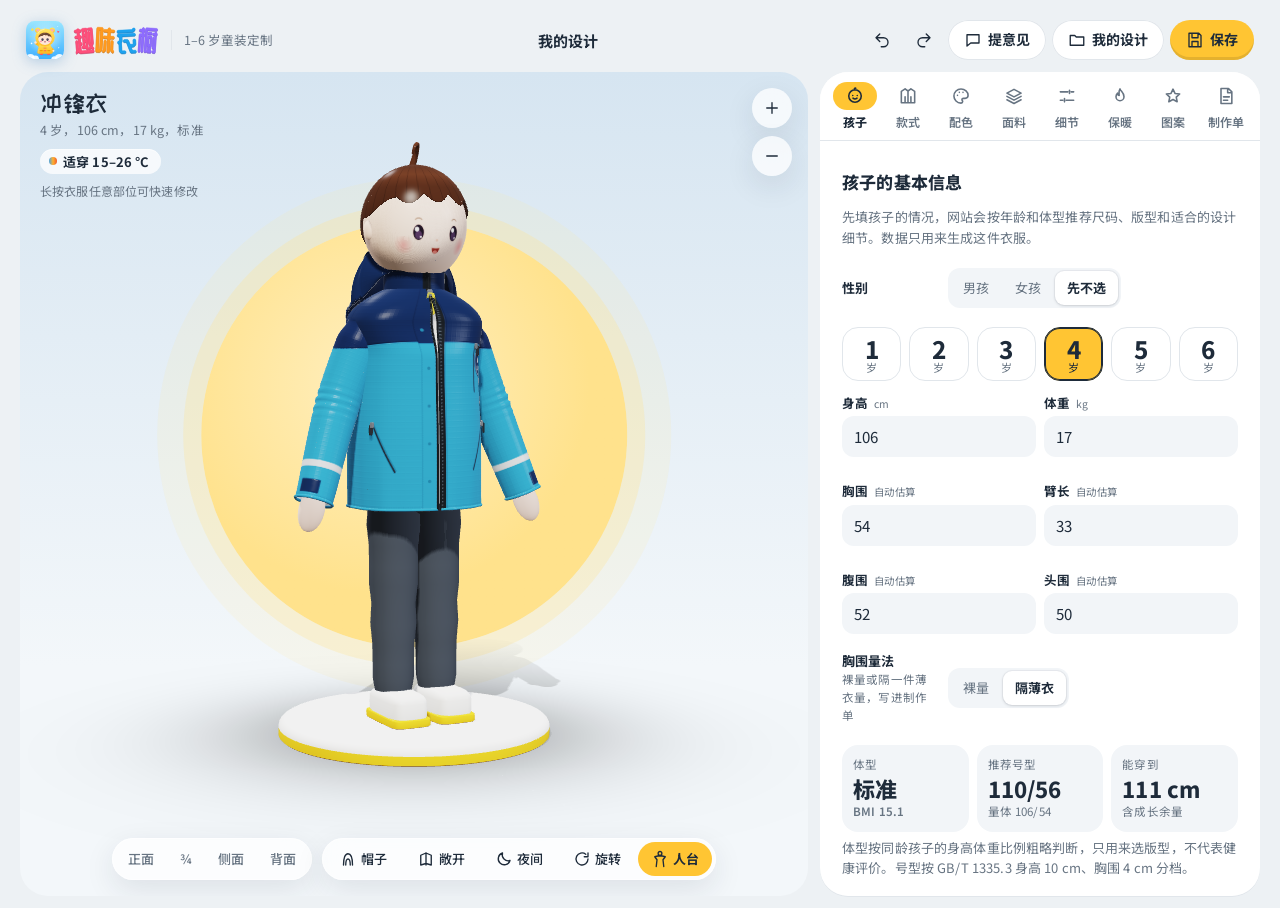
==== commit 2ee98624: "趣味衣橱：改名并换上新 Logo（小熊雨衣宝宝图标 + 彩色字标） - 网站标题、顶栏、手机桌面图标、离线清单改为“趣味衣橱” - 制作单抬头加入品牌图标，编号前缀改为 QW - 网址和本机存档不变，" ====
--- a/littlewear/index.html
+++ b/littlewear/index.html
@@ -1,5 +1,5 @@
-<!doctype html><html lang="zh-CN"><head><meta charset="utf-8"><meta name="viewport" content="width=device-width,initial-scale=1,viewport-fit=cover"><meta name="theme-color" content="#1b2526"></head><body>
-<title>小衣间童装定制</title>
+<!doctype html><html lang="zh-CN"><head><meta charset="utf-8"><meta name="viewport" content="width=device-width,initial-scale=1,viewport-fit=cover"><meta name="theme-color" content="#edf1f4" media="(prefers-color-scheme: light)"><meta name="theme-color" content="#0d131a" media="(prefers-color-scheme: dark)"><link rel="manifest" href="manifest.webmanifest"><link rel="apple-touch-icon" href="icons/icon-180.png"><link rel="icon" type="image/png" sizes="32x32" href="icons/favicon-32.png"><meta name="apple-mobile-web-app-capable" content="yes"><meta name="mobile-web-app-capable" content="yes"><meta name="apple-mobile-web-app-status-bar-style" content="default"><meta name="apple-mobile-web-app-title" content="趣味衣橱"><script>/* 离线缓存：只在 https 网址上启用 */if('serviceWorker' in navigator&&location.protocol==='https:')addEventListener('load',function(){navigator.serviceWorker.register('sw.js').catch(function(){})});</script></head><body>
+<title>趣味衣橱 · 童装定制</title>
 <meta name="description" content="1–6 岁童装三维定制：冲锋衣拼色、口袋拉链、内衬、标志，生成商家制作单。">
 <script>/* 字体不阻塞渲染：连不上谷歌字体（如国内网络）就用系统字体 */
 (function(){var l=document.createElement('link');l.rel='stylesheet';l.href='https://fonts.googleapis.com/css2?family=Baloo+2:wght@700;800&family=IBM+Plex+Mono:wght@400;600;700&family=Noto+Sans+SC:wght@400;500;700;900&family=ZCOOL+KuaiLe&display=swap';l.media='print';l.onload=function(){l.media='all'};document.head.appendChild(l)})();</script>
@@ -32,8 +32,11 @@
 /* 顶栏 */
 .top{position:sticky;top:env(safe-area-inset-top,0px);z-index:20;display:flex;align-items:center;gap:12px;padding:8px 16px;min-height:var(--top);background:var(--panel);border-bottom:1px solid var(--line)}
 .brand{display:flex;align-items:baseline;gap:10px;min-width:0}
-.mark{font-family:var(--f-display);font-size:24px;line-height:1;color:var(--ink);letter-spacing:.02em}
-.mark::after{content:"";display:inline-block;width:8px;height:8px;border-radius:50%;background:var(--accent);margin-left:4px;vertical-align:top}
+/* Logo：图标 + 字标（字标跟随文字颜色，深色模式自动反白） */
+.logo{display:inline-flex;align-items:center;gap:9px;color:var(--ink);line-height:0;flex:none}
+.brand{flex:none}
+.lg-ic svg{display:block;width:38px;height:38px;filter:drop-shadow(0 3px 7px rgba(31,111,184,.28))}
+.lg-wm svg{display:block;height:30px;width:auto;overflow:visible}
 .brand .sub{font-family:var(--f-mono);font-size:10.5px;letter-spacing:.12em;color:var(--muted);white-space:nowrap}
 .dname{flex:1;min-width:0;display:flex;justify-content:center}
 .dname input{width:100%;max-width:280px;border:1px solid transparent;background:transparent;border-radius:8px;padding:6px 10px;font:600 15px var(--f-body);color:var(--ink);text-align:center}
@@ -330,8 +333,6 @@
 /* 顶栏 */
 .top{background:var(--bg);border-bottom:0;padding:10px 18px;gap:14px}
 .brand{align-items:center;gap:12px}
-.mark{font-size:28px;letter-spacing:.04em;white-space:nowrap}
-.mark::after{width:10px;height:10px;background:var(--brand);box-shadow:0 0 0 2px var(--bg);margin-left:3px;vertical-align:6px}
 .brand .sub{font-family:var(--f-body);font-size:12.5px;letter-spacing:0;color:var(--muted);padding-left:12px;border-left:1px solid var(--line)}
 .dname input{font-size:15px;font-weight:700;border-radius:12px}
 .dname input:hover,.dname input:focus{background:var(--card);border-color:var(--line)}
@@ -428,6 +429,11 @@
 }
 @media (max-width:620px){
   .brand .sub{display:none}
+  .lg-ic svg{width:34px;height:34px}.lg-wm svg{height:27px}.logo{gap:7px}
+}
+@media (max-width:400px){
+  .top{gap:10px}
+  .lg-ic svg{width:30px;height:30px}.lg-wm svg{height:22px}.logo{gap:6px}
   .vtag b{font-size:20px}
   .tabs{padding:8px 4px 6px}
   .tb{padding:4px 16px 40px}
@@ -477,6 +483,42 @@
 .fcmpt .dots{color:var(--ink);letter-spacing:-1px;font-size:10px}.fcmpt .dots span{color:var(--line)}
 .fcmpt tr.inuse td{background:color-mix(in srgb,var(--brand) 14%,transparent)}
 @media (max-width:620px){.fdet{grid-template-columns:1fr}.fdet canvas{width:100%;height:auto;aspect-ratio:2/1}.rbars{grid-template-columns:repeat(2,minmax(0,1fr))}}
+/* iPhone：刘海安全区、横屏、主屏安装提示 */
+html{-webkit-text-size-adjust:100%;text-size-adjust:100%}
+.top{top:0;padding-top:calc(10px + env(safe-area-inset-top,0px));padding-left:max(18px,env(safe-area-inset-left,0px));padding-right:max(18px,env(safe-area-inset-right,0px))}
+@media (max-width:959px){
+  .view{top:calc(var(--top) + env(safe-area-inset-top,0px))}
+}
+@media (orientation:landscape) and (max-height:520px) and (max-width:959px){
+  body{overflow:hidden}
+  #app{height:100%}
+  .top{min-height:52px;padding-top:6px;padding-bottom:6px}
+  .stage{display:grid;grid-template-columns:minmax(0,1fr) min(400px,46vw);gap:10px;padding:0 max(10px,env(safe-area-inset-right,0px)) 10px max(10px,env(safe-area-inset-left,0px));height:calc(100% - 52px);min-height:0}
+  .view{position:relative;top:auto;height:100%;min-height:0;border-radius:22px}
+  .panel{overflow-y:auto;height:100%;border-radius:22px}
+  .tabs{position:sticky;top:0}
+  .vtag>span:not(.temp){display:none}
+}
+.a2hs{position:fixed;left:12px;right:12px;bottom:calc(12px + env(safe-area-inset-bottom,0px));z-index:40;display:grid;grid-template-columns:44px 1fr auto;gap:12px;align-items:center;
+  background:var(--glass);backdrop-filter:blur(16px) saturate(1.3);-webkit-backdrop-filter:blur(16px) saturate(1.3);border-radius:20px;padding:12px 10px 12px 12px;box-shadow:0 14px 40px rgba(30,43,58,.22),inset 0 0 0 1px rgba(255,255,255,.6);animation:bin .3s ease-out}
+.a2hs img{width:44px;height:44px;border-radius:11px}
+.a2hs b{display:block;font-size:14px}
+.a2hs span{font-size:12.5px;color:var(--muted);line-height:1.5}
+.a2hs span .ic{width:15px;height:15px;vertical-align:-3px;color:#2f7cf6}
+@media (min-width:700px){.a2hs{left:auto;width:380px}}
+.top{min-height:calc(var(--top) + env(safe-area-inset-top,0px))}
+@media (orientation:landscape) and (max-height:520px) and (max-width:959px){.top{min-height:52px}}
+@media (orientation:landscape) and (max-height:520px) and (max-width:959px){
+  .tgl button span{display:none}
+  .tgl button{padding:7px 9px}
+  .views button{padding:6px 10px}
+  .vbar{gap:6px;padding-bottom:10px}
+}
+@media (max-width:620px),(orientation:landscape) and (max-height:520px) and (max-width:959px){
+  .tabs{grid-template-columns:repeat(8,minmax(0,1fr));overflow:visible;padding:8px 2px 6px}
+  .tabs button{font-size:11.5px;min-width:0}
+  .tabs button .ic{width:40px;padding:4px 10px}
+}
 
 </style>
 <div id="app"></div>
@@ -710,7 +752,7 @@
   ['C37','雾粉','#e9c6c6'],['C38','玫红','#d63c7a'],['C39','西瓜红','#f0505a'],['C40','荧光橙','#ff8a1f'],
   ['C41','荧光黄','#e3f23b'],['C42','青柠绿','#b5d33a'],['C43','极光绿','#3fbf8a'],['C44','浅卡其','#cbb994']
 ];
-const colorInfo = hex => { const h=hex.toLowerCase(); const p=PALETTE.find(c=>c[2]===h); return p?{code:'LW-'+p[0],name:p[1],hex:h}:{code:'自定义',name:'自定义色',hex:h}; };
+const colorInfo = hex => { const h=hex.toLowerCase(); const p=PALETTE.find(c=>c[2]===h); return p?{code:'QW-'+p[0],name:p[1],hex:h}:{code:'自定义',name:'自定义色',hex:h}; };
 
 const TYPES = {
   hardshell:{name:'冲锋衣',sub:'三层防水壳',fabric:'尼龙防水透湿复合面料（示意：20D–40D 格子布 + 膜）',ease:.026,rough:.5,spec:.32,sheen:.05,detail:'ripstop',base:168,meters:1.25},
@@ -1679,7 +1721,7 @@
     x.fillStyle=o.mainAt(.5,.01);x.fillRect(0,h-h*.03,w,h*.03);
     // 姓名标
     if(cfg.nameLabel){const lw=.05*o.pxU,lh=.024*o.pxV;const cx=o.label.u*w,cy=(1-o.label.v)*h;x.save();x.translate(cx,cy);x.scale(-1,1);x.fillStyle='#fbfaf6';x.shadowColor='rgba(0,0,0,.25)';x.shadowBlur=3;x.fillRect(-lw/2,-lh/2,lw,lh);x.shadowBlur=0;
-      x.fillStyle='#2b3440';x.font=`700 ${lh*.42}px "ZCOOL KuaiLe","Noto Sans SC",sans-serif`;x.textAlign='center';x.textBaseline='middle';x.fillText(cfg.nameLabel.slice(0,8),0,-lh*.08);x.font=`${lh*.18}px "IBM Plex Mono",monospace`;x.fillStyle='#7a8592';x.fillText('LITTLE WEAR · '+cfg.meas.height+'cm',0,lh*.3);x.restore()}}
+      x.fillStyle='#2b3440';x.font=`700 ${lh*.42}px "ZCOOL KuaiLe","Noto Sans SC",sans-serif`;x.textAlign='center';x.textBaseline='middle';x.fillText(cfg.nameLabel.slice(0,8),0,-lh*.08);x.font=`${lh*.18}px "IBM Plex Mono",monospace`;x.fillStyle='#7a8592';x.fillText('趣味衣橱 · '+cfg.meas.height+'cm',0,lh*.3);x.restore()}}
   const vy=v=>(1-v)*h;
   if(o.type==='torso'){
     if(io!=='none'){x.strokeStyle='rgba(0,0,0,.45)';x.lineWidth=5;for(const u of [.045,.955]){x.beginPath();x.moveTo(u*w,0);x.lineTo(u*w,h);x.stroke()}
@@ -2165,7 +2207,7 @@
     obj(iid,()=>{put(`<< /Type /XObject /Subtype /Image /Width ${cv.width} /Height ${cv.height} /ColorSpace /DeviceRGB /BitsPerComponent 8 /Filter /DCTDecode /Length ${jpg.length} >>\nstream\n`);put(jpg);put('\nendstream')});
     const cs=`q ${W} 0 0 ${H} 0 0 cm /Im0 Do Q`;obj(cid,`<< /Length ${cs.length} >>\nstream\n${cs}\nendstream`)});
   const total=3+n*3;const xref=off;let x=`xref\n0 ${total}\n0000000000 65535 f \n`;for(let i=1;i<total;i++)x+=String(offs[i]).padStart(10,'0')+' 00000 n \n';
-  put(x);put(`trailer\n<< /Size ${total} /Root 1 0 R /Info << /Producer (Little Wear Studio) >> >>\nstartxref\n${xref}\n%%EOF`);
+  put(x);put(`trailer\n<< /Size ${total} /Root 1 0 R /Info << /Producer <FEFF8DA3547388636A71> >> >>\nstartxref\n${xref}\n%%EOF`);
   const out=new Uint8Array(off);let p=0;for(const c of chunks){out.set(c,p);p+=c.length}return out;
 }
 function svgToImage(svg){return new Promise(res=>{const im=new Image();im.onload=()=>res(im);im.onerror=()=>res(null);im.src='data:image/svg+xml;charset=utf-8,'+encodeURIComponent(svg)})}
@@ -2348,7 +2390,7 @@
 
 // —— 制作单模型 ——
 function techModel(c,imgs){const ST=packStatus(c);const T=TYPES[c.type],C=c.colors,sz=sizeModel(c),cost=costModel(c),W=warmth(c),B=bodyInfo(c),pieces=piecesOf(c),seal=sealModel(c);
-  const no='LW-'+c.type.slice(0,2).toUpperCase()+'-'+new Date().toISOString().slice(2,10).replace(/-/g,'')+'-'+(Math.abs([...JSON.stringify({...c,logos:c.logos.map(l=>({...l,_im:0}))})].reduce((h,ch)=>h*31+ch.charCodeAt(0)|0,7))%10000).toString().padStart(4,'0');
+  const no='QW-'+c.type.slice(0,2).toUpperCase()+'-'+new Date().toISOString().slice(2,10).replace(/-/g,'')+'-'+(Math.abs([...JSON.stringify({...c,logos:c.logos.map(l=>({...l,_im:0}))})].reduce((h,ch)=>h*31+ch.charCodeAt(0)|0,7))%10000).toString().padStart(4,'0');
   const sw=h=>'§'+h;const vest=c.type==='vest';
   const meta=[['设计名称',c.name],['款式',`${T.name} · ${TEMPLATES[c.template].name}`],['孩子',`${c.sex==='boy'?'男孩 · ':c.sex==='girl'?'女孩 · ':''}${c.age} 岁 · ${c.meas.height} cm · ${c.meas.weight} kg`],['体型 / 推荐号型',`${B.typeName} · ${sz.code}`],['版型 / 余量',`${OPTS.fit.find(z=>z[0]===c.fit)[1]} · 成长余量${OPTS.growth.find(z=>z[0]===(c.growth||0))[1]}`],['样衣验收',OPTS.fitTarget.find(z=>z[0]===(c.fitTarget||'now'))[1]],['订单范围','仅上衣'],['文件状态',ST.label]];
   const S=[];const sec=(title,blocks,need)=>S.push({title,blocks,need});
@@ -2414,13 +2456,19 @@
   `拉头、四合扣、魔术贴、帽饰${c.hoodDeco!=='none'?'（'+OPTS.hoodDeco.find(x=>x[0]===c.hoodDeco)[1]+'）':''}等附件，按“装在成衣面料上”的状态做抗拉强力测试，防止固定处织物撕裂脱落。`,
   '前中拉链顶端加防夹下巴护片；拉头可拆部件需固定牢靠。',`${T.fabric}：防水、透湿、保暖等性能以供应商检测报告和成衣测试为准，本单不作性能承诺。`,'标准以最新有效版本为准；出口或电商销售另按目标市场要求检测。']}
 
+// ---- brand.js ----
+// ===== brand.js — 趣味衣橱 Logo（由 brand/mk_brand.py 生成，不要手改） =====
+const BRAND_NAME='趣味衣橱';
+const BRAND_ICON_SVG="<svg xmlns=\"http://www.w3.org/2000/svg\" viewBox=\"0 0 1024 1024\" width=\"1024\" height=\"1024\"><clipPath id=\"mrr\"><rect width=\"1024\" height=\"1024\" rx=\"230\"/></clipPath><g clip-path=\"url(#mrr)\"><defs>\n<linearGradient id=\"mbg\" x1=\"0\" y1=\"0\" x2=\"0\" y2=\"1\"><stop offset=\"0\" stop-color=\"#9BE6FF\"/><stop offset=\"1\" stop-color=\"#3FB0FF\"/></linearGradient>\n<radialGradient id=\"mgl\" cx=\"512\" cy=\"460\" r=\"470\" gradientUnits=\"userSpaceOnUse\"><stop offset=\"0\" stop-color=\"#F2FCFF\" stop-opacity=\".9\"/><stop offset=\".6\" stop-color=\"#D8F5FF\" stop-opacity=\".3\"/><stop offset=\"1\" stop-color=\"#D8F5FF\" stop-opacity=\"0\"/></radialGradient>\n<linearGradient id=\"mco\" x1=\"0\" y1=\"0\" x2=\"0\" y2=\"1\"><stop offset=\"0\" stop-color=\"#FFE15A\"/><stop offset=\"1\" stop-color=\"#FFB71F\"/></linearGradient>\n<linearGradient id=\"mhd\" x1=\"0\" y1=\"0\" x2=\"0\" y2=\"1\"><stop offset=\"0\" stop-color=\"#FFE564\"/><stop offset=\"1\" stop-color=\"#FFC22B\"/></linearGradient>\n</defs><rect width=\"1024\" height=\"1024\" fill=\"url(#mbg)\"/><circle cx=\"512\" cy=\"460\" r=\"470\" fill=\"url(#mgl)\"/><polygon points=\"172.0,192.0 182.6,217.4 210.0,219.6 189.1,237.6 195.5,264.4 172.0,250.0 148.5,264.4 154.9,237.6 134.0,219.6 161.4,217.4\" fill=\"#FFE14D\" stroke=\"#FFE14D\" stroke-width=\"10\" stroke-linejoin=\"round\"/><path transform=\"translate(866 300) rotate(14) scale(0.56)\" d=\"M0 38 C-58 2 -66 -40 -36 -54 C-18 -62 -4 -52 0 -38 C4 -52 18 -62 36 -54 C66 -40 58 2 0 38 Z\" fill=\"#FF5A7A\"/><path d=\"M150 570 Q158.4 591.6 180 600 Q158.4 608.4 150 630 Q141.6 608.4 120 600 Q141.6 591.6 150 570 Z\" fill=\"#fff\" fill-opacity=\"1\"/><path d=\"M882 698 Q888.16 713.84 904 720 Q888.16 726.16 882 742 Q875.84 726.16 860 720 Q875.84 713.84 882 698 Z\" fill=\"#fff\" fill-opacity=\"0.9\"/><circle cx=\"856\" cy=\"150\" r=\"12\" fill=\"#fff\" fill-opacity=\".9\"/><circle cx=\"130\" cy=\"420\" r=\"11\" fill=\"#FFE14D\"/><g fill=\"#fff\" fill-opacity=\".9\"><circle cx=\"120\" cy=\"1000\" r=\"110\"/><circle cx=\"250\" cy=\"1030\" r=\"100\"/><circle cx=\"900\" cy=\"1010\" r=\"120\"/><circle cx=\"770\" cy=\"1040\" r=\"90\"/></g><ellipse cx=\"512\" cy=\"912\" rx=\"200\" ry=\"20\" fill=\"#1C6FB8\" fill-opacity=\".22\"/><g fill=\"#FF4F6A\"><rect x=\"368\" y=\"826\" width=\"96\" height=\"88\" rx=\"30\"/><rect x=\"560\" y=\"826\" width=\"96\" height=\"88\" rx=\"30\"/></g><g fill=\"#fff\" fill-opacity=\".4\"><rect x=\"382\" y=\"840\" width=\"26\" height=\"40\" rx=\"13\"/><rect x=\"574\" y=\"840\" width=\"26\" height=\"40\" rx=\"13\"/></g><path d=\"M388 690 L272.0 592.0\" stroke=\"#FFC52E\" stroke-width=\"66\" stroke-linecap=\"round\"/><path d=\"M290.3 607.5 L272.0 592.0\" stroke=\"#FFB21A\" stroke-width=\"68\" stroke-linecap=\"round\"/><circle cx=\"258.1\" cy=\"580.3\" r=\"33\" fill=\"#FFE6D5\"/><path d=\"M640 694 L724.0 792.0\" stroke=\"#FFC52E\" stroke-width=\"64\" stroke-linecap=\"round\"/><path d=\"M708.4 773.8 L724.0 792.0\" stroke=\"#FFB21A\" stroke-width=\"66\" stroke-linecap=\"round\"/><circle cx=\"735.1\" cy=\"804.9\" r=\"31\" fill=\"#FFE6D5\"/><path d=\"M372 620 C338 700 312 790 306 842 Q302 880 342 882 L682 882 Q722 880 718 842 C712 790 686 700 652 620 Z\" fill=\"url(#mco)\"/><path d=\"M348 760 C342 790 338 820 338 848\" stroke=\"#fff\" stroke-opacity=\".35\" stroke-width=\"16\" stroke-linecap=\"round\" fill=\"none\"/><path d=\"M370 780 H448 Q454 780 452 788 L444 806 Q442 812 434 812 H384 Q376 812 374 806 L366 788 Q364 780 370 780 Z\" fill=\"#F2A400\"/><circle cx=\"409\" cy=\"800\" r=\"6\" fill=\"#FF4F6A\"/><path d=\"M578 780 H656 Q662 780 660 788 L652 806 Q650 812 642 812 H592 Q584 812 582 806 L574 788 Q572 780 578 780 Z\" fill=\"#F2A400\"/><circle cx=\"617\" cy=\"800\" r=\"6\" fill=\"#FF4F6A\"/><rect x=\"486\" y=\"718\" width=\"52\" height=\"24\" rx=\"12\" fill=\"#FF4F6A\"/><path d=\"M466 730 H486 M538 730 H558\" stroke=\"#B23A3A\" stroke-width=\"5\" stroke-linecap=\"round\"/><rect x=\"486\" y=\"788\" width=\"52\" height=\"24\" rx=\"12\" fill=\"#FF4F6A\"/><path d=\"M466 800 H486 M538 800 H558\" stroke=\"#B23A3A\" stroke-width=\"5\" stroke-linecap=\"round\"/><g fill=\"url(#mhd)\"><circle cx=\"318\" cy=\"250\" r=\"74\"/><circle cx=\"706\" cy=\"250\" r=\"74\"/></g><g fill=\"#FFA8BC\"><circle cx=\"322\" cy=\"256\" r=\"40\"/><circle cx=\"702\" cy=\"256\" r=\"40\"/></g><ellipse cx=\"512\" cy=\"444\" rx=\"262\" ry=\"240\" fill=\"url(#mhd)\"/><path d=\"M326 330 C362 268 426 232 492 222\" stroke=\"#fff\" stroke-opacity=\".45\" stroke-width=\"24\" stroke-linecap=\"round\" fill=\"none\"/><ellipse cx=\"512\" cy=\"476\" rx=\"196\" ry=\"176\" fill=\"#F2A500\" fill-opacity=\".55\"/><ellipse cx=\"512\" cy=\"482\" rx=\"184\" ry=\"166\" fill=\"#FFE6D5\"/><path d=\"M334 448 C340 368 418 320 512 318 C606 320 684 368 690 448 C664 418 634 408 606 418 C590 388 556 376 528 394 C500 372 462 378 444 404 C414 394 372 408 334 448 Z\" fill=\"#6B4632\"/><path d=\"M392 382 C420 352 462 336 506 334\" stroke=\"#9A6A4E\" stroke-width=\"14\" stroke-linecap=\"round\" fill=\"none\" stroke-opacity=\".8\"/><g fill=\"#2B2340\"><ellipse cx=\"444\" cy=\"500\" rx=\"30\" ry=\"36\"/><ellipse cx=\"580\" cy=\"500\" rx=\"30\" ry=\"36\"/></g><g fill=\"#fff\"><circle cx=\"432\" cy=\"485\" r=\"12.0\"/><circle cx=\"568\" cy=\"485\" r=\"12.0\"/><circle cx=\"456\" cy=\"517\" r=\"5.7\"/><circle cx=\"592\" cy=\"517\" r=\"5.7\"/></g><g fill=\"#FF7FA0\" fill-opacity=\".72\"><ellipse cx=\"398\" cy=\"552\" rx=\"36\" ry=\"22\"/><ellipse cx=\"626\" cy=\"552\" rx=\"36\" ry=\"22\"/></g><path d=\"M490 548 Q512 557 534 548 Q530 580 512 582 Q494 580 490 548 Z\" fill=\"#8E2B45\"/><ellipse cx=\"512\" cy=\"568\" rx=\"12.1\" ry=\"7.0\" fill=\"#FF8FA6\"/></g></svg>";
+const BRAND_WORD_SVG="<svg xmlns=\"http://www.w3.org/2000/svg\" viewBox=\"-30 -50 3192 1114\" width=\"3192\" height=\"1114\"><g transform=\"translate(0 6) rotate(-5 382 500)\"><path d=\"M62 984Q57 984 53 973.5Q49 963 49 949V926Q49 911 51.5 901Q54 891 58 891Q61 891 64 880.5Q67 870 67 856V530Q67 515 77 504.5Q87 494 102 494H107Q122 494 132 504.5Q142 515 142 530V773Q142 787 146 801Q150 815 155 824Q158 827 161 827Q169 827 169 803V452Q169 437 159 427Q149 417 134 417H83Q69 417 59 406.5Q49 396 49 382V360Q49 345 59 335Q69 325 83 325H107Q122 325 132 315Q142 305 142 290V230Q142 215 132 205Q122 195 107 195H83Q69 195 59 185Q49 175 49 161V137Q49 122 59 112Q69 102 83 102H107Q122 102 132 97Q142 92 142 84Q142 76 152 71Q162 66 177 66H190Q205 66 215 71Q225 76 225 84Q225 92 235 97Q245 102 260 102Q275 102 285 112Q295 122 295 137V161Q295 175 285 185Q275 195 260 195Q246 195 235.5 205Q225 215 225 230V290Q225 305 235.5 315Q246 325 260 325Q275 325 285 335Q295 345 295 360V382Q295 396 287 406.5Q279 417 269 417Q258 417 251 427Q244 437 244 452V548Q244 563 251 572.5Q258 582 269 582Q279 582 287 592.5Q295 603 295 617V640Q295 654 287 665Q279 676 269 676Q258 676 251 685.5Q244 695 244 710V856Q244 871 254 881Q264 891 279 891H682Q696 891 706 901Q716 911 716 926V949Q716 963 706 973.5Q696 984 682 984H223Q208 984 192 976.5Q176 969 164 957L155 947Q146 936 132 936Q121 936 109 946L99 957Q90 968 79.5 976Q69 984 62 984ZM292 774V750Q292 736 298.5 725.5Q305 715 313 715Q322 715 327.5 705Q333 695 333 681V194Q333 159 327 159Q324 159 322 149Q320 139 320 125V101Q320 87 331 76.5Q342 66 356 66H488Q502 66 512 76.5Q522 87 522 101V125Q522 139 520 149Q518 159 515 159Q513 159 510.5 169.5Q508 180 508 194V837Q508 852 497.5 862Q487 872 474 872Q461 872 452 863Q443 854 443 841Q443 828 433 818.5Q423 809 408 809H328Q314 809 303 798.5Q292 788 292 774ZM697 686 682 712Q672 725 672 746Q672 758 677 768Q683 779 690 786.5Q697 794 703 794Q708 794 711.5 804Q715 814 715 829V832Q715 847 705.5 857.5Q696 868 683 868Q669 868 655 860Q641 852 634 841Q628 829 619 829Q611 829 603 841Q595 853 580.5 860.5Q566 868 552 868Q539 868 530 857.5Q521 847 521 832V829Q521 814 525 804Q529 794 535 794Q540 794 549.5 786Q559 778 565 768Q572 757 572 740Q572 724 565 708L552 686Q544 672 539.5 653.5Q535 635 535 620V218Q535 204 545.5 193.5Q556 183 570 183H575Q590 183 600 193.5Q610 204 610 218V605Q610 619 612 633.5Q614 648 617 653Q620 658 624 658Q629 658 632 652Q636 646 638.5 631.5Q641 617 641 603V176Q641 162 631 151.5Q621 141 606 141H571Q557 141 546.5 131Q536 121 536 106V101Q536 87 546.5 76.5Q557 66 571 66H680Q695 66 705 76.5Q715 87 715 101V621Q715 636 710 654Q705 672 697 686ZM398 194V253Q398 267 404.5 277Q411 287 420 287Q430 287 436.5 277Q443 267 443 253V194Q443 179 436.5 169Q430 159 420 159Q411 159 404.5 169Q398 179 398 194ZM420 503Q430 503 436.5 493Q443 483 443 469V406Q443 391 436.5 381Q430 371 420 371Q411 371 404.5 381Q398 391 398 406V469Q398 483 404.5 493Q411 503 420 503ZM443 681V622Q443 608 436.5 597.5Q430 587 420 587Q411 587 404.5 597.5Q398 608 398 622V681Q398 695 404.5 705Q411 715 420 715Q430 715 436.5 705Q443 695 443 681Z\" transform=\"translate(0 24)\" fill=\"#C4436A\" stroke=\"#C4436A\" stroke-width=\"18\" stroke-linejoin=\"round\"/><path d=\"M62 984Q57 984 53 973.5Q49 963 49 949V926Q49 911 51.5 901Q54 891 58 891Q61 891 64 880.5Q67 870 67 856V530Q67 515 77 504.5Q87 494 102 494H107Q122 494 132 504.5Q142 515 142 530V773Q142 787 146 801Q150 815 155 824Q158 827 161 827Q169 827 169 803V452Q169 437 159 427Q149 417 134 417H83Q69 417 59 406.5Q49 396 49 382V360Q49 345 59 335Q69 325 83 325H107Q122 325 132 315Q142 305 142 290V230Q142 215 132 205Q122 195 107 195H83Q69 195 59 185Q49 175 49 161V137Q49 122 59 112Q69 102 83 102H107Q122 102 132 97Q142 92 142 84Q142 76 152 71Q162 66 177 66H190Q205 66 215 71Q225 76 225 84Q225 92 235 97Q245 102 260 102Q275 102 285 112Q295 122 295 137V161Q295 175 285 185Q275 195 260 195Q246 195 235.5 205Q225 215 225 230V290Q225 305 235.5 315Q246 325 260 325Q275 325 285 335Q295 345 295 360V382Q295 396 287 406.5Q279 417 269 417Q258 417 251 427Q244 437 244 452V548Q244 563 251 572.5Q258 582 269 582Q279 582 287 592.5Q295 603 295 617V640Q295 654 287 665Q279 676 269 676Q258 676 251 685.5Q244 695 244 710V856Q244 871 254 881Q264 891 279 891H682Q696 891 706 901Q716 911 716 926V949Q716 963 706 973.5Q696 984 682 984H223Q208 984 192 976.5Q176 969 164 957L155 947Q146 936 132 936Q121 936 109 946L99 957Q90 968 79.5 976Q69 984 62 984ZM292 774V750Q292 736 298.5 725.5Q305 715 313 715Q322 715 327.5 705Q333 695 333 681V194Q333 159 327 159Q324 159 322 149Q320 139 320 125V101Q320 87 331 76.5Q342 66 356 66H488Q502 66 512 76.5Q522 87 522 101V125Q522 139 520 149Q518 159 515 159Q513 159 510.5 169.5Q508 180 508 194V837Q508 852 497.5 862Q487 872 474 872Q461 872 452 863Q443 854 443 841Q443 828 433 818.5Q423 809 408 809H328Q314 809 303 798.5Q292 788 292 774ZM697 686 682 712Q672 725 672 746Q672 758 677 768Q683 779 690 786.5Q697 794 703 794Q708 794 711.5 804Q715 814 715 829V832Q715 847 705.5 857.5Q696 868 683 868Q669 868 655 860Q641 852 634 841Q628 829 619 829Q611 829 603 841Q595 853 580.5 860.5Q566 868 552 868Q539 868 530 857.5Q521 847 521 832V829Q521 814 525 804Q529 794 535 794Q540 794 549.5 786Q559 778 565 768Q572 757 572 740Q572 724 565 708L552 686Q544 672 539.5 653.5Q535 635 535 620V218Q535 204 545.5 193.5Q556 183 570 183H575Q590 183 600 193.5Q610 204 610 218V605Q610 619 612 633.5Q614 648 617 653Q620 658 624 658Q629 658 632 652Q636 646 638.5 631.5Q641 617 641 603V176Q641 162 631 151.5Q621 141 606 141H571Q557 141 546.5 131Q536 121 536 106V101Q536 87 546.5 76.5Q557 66 571 66H680Q695 66 705 76.5Q715 87 715 101V621Q715 636 710 654Q705 672 697 686ZM398 194V253Q398 267 404.5 277Q411 287 420 287Q430 287 436.5 277Q443 267 443 253V194Q443 179 436.5 169Q430 159 420 159Q411 159 404.5 169Q398 179 398 194ZM420 503Q430 503 436.5 493Q443 483 443 469V406Q443 391 436.5 381Q430 371 420 371Q411 371 404.5 381Q398 391 398 406V469Q398 483 404.5 493Q411 503 420 503ZM443 681V622Q443 608 436.5 597.5Q430 587 420 587Q411 587 404.5 597.5Q398 608 398 622V681Q398 695 404.5 705Q411 715 420 715Q430 715 436.5 705Q443 695 443 681Z\" fill=\"#FF4F7B\" stroke=\"#FF4F7B\" stroke-width=\"18\" stroke-linejoin=\"round\"/></g><g transform=\"translate(789 -18) rotate(3 382 500)\"><path d=\"M83 66H246Q260 66 270.5 76Q281 86 281 100V875Q281 890 274 907.5Q267 925 256 933L233 959Q222 970 205.5 977Q189 984 174 984H83Q69 984 59 973.5Q49 963 49 949V100Q49 86 59 76Q69 66 83 66ZM558 100Q558 113 568 123.5Q578 134 592 134H677Q691 134 701.5 144Q712 154 712 168V190Q712 204 701.5 214.5Q691 225 677 225H592Q578 225 568 235.5Q558 246 558 260V338Q558 352 568 362.5Q578 373 592 373H677Q691 373 701.5 383.5Q712 394 712 408V429Q712 444 701.5 454.5Q691 465 677 465H592Q578 465 568 476Q558 487 558 501V949Q558 963 547 973.5Q536 984 522 984H500Q485 984 475 973.5Q465 963 465 949V501Q465 487 454.5 476Q444 465 429 465H338Q324 465 314 454.5Q304 444 304 429V408Q304 394 314 383.5Q324 373 338 373H429Q444 373 454.5 362.5Q465 352 465 338V260Q465 246 454.5 235.5Q444 225 429 225H337Q322 225 311.5 214.5Q301 204 301 190V168Q301 154 311.5 144Q322 134 337 134H429Q444 134 454.5 123.5Q465 113 465 100Q465 86 475 76Q485 66 500 66H522Q536 66 547 76Q558 86 558 100ZM166 891Q176 891 183 882Q190 873 190 857V193Q190 179 182.5 168Q175 157 165 157Q155 157 148 168Q141 179 141 193V857Q141 873 148.5 882Q156 891 166 891ZM374 526H387Q401 526 411.5 536.5Q422 547 422 561V875Q422 889 415 906.5Q408 924 399 936L382 957Q371 969 357.5 976Q344 983 332 983Q318 983 309.5 974.5Q301 966 301 949V927Q301 912 306.5 902Q312 892 320 892Q328 892 333 882Q338 872 338 857V561Q338 547 349 536.5Q360 526 374 526ZM678 561V857Q678 871 683.5 881.5Q689 892 695 892Q703 892 707.5 902Q712 912 712 927V949Q712 963 704.5 973.5Q697 984 687 984Q675 984 660.5 976Q646 968 637 957L618 936Q609 924 602 906.5Q595 889 595 875V561Q595 547 606 536.5Q617 526 631 526H643Q658 526 668 536.5Q678 547 678 561Z\" transform=\"translate(0 24)\" fill=\"#C47928\" stroke=\"#C47928\" stroke-width=\"18\" stroke-linejoin=\"round\"/><path d=\"M83 66H246Q260 66 270.5 76Q281 86 281 100V875Q281 890 274 907.5Q267 925 256 933L233 959Q222 970 205.5 977Q189 984 174 984H83Q69 984 59 973.5Q49 963 49 949V100Q49 86 59 76Q69 66 83 66ZM558 100Q558 113 568 123.5Q578 134 592 134H677Q691 134 701.5 144Q712 154 712 168V190Q712 204 701.5 214.5Q691 225 677 225H592Q578 225 568 235.5Q558 246 558 260V338Q558 352 568 362.5Q578 373 592 373H677Q691 373 701.5 383.5Q712 394 712 408V429Q712 444 701.5 454.5Q691 465 677 465H592Q578 465 568 476Q558 487 558 501V949Q558 963 547 973.5Q536 984 522 984H500Q485 984 475 973.5Q465 963 465 949V501Q465 487 454.5 476Q444 465 429 465H338Q324 465 314 454.5Q304 444 304 429V408Q304 394 314 383.5Q324 373 338 373H429Q444 373 454.5 362.5Q465 352 465 338V260Q465 246 454.5 235.5Q444 225 429 225H337Q322 225 311.5 214.5Q301 204 301 190V168Q301 154 311.5 144Q322 134 337 134H429Q444 134 454.5 123.5Q465 113 465 100Q465 86 475 76Q485 66 500 66H522Q536 66 547 76Q558 86 558 100ZM166 891Q176 891 183 882Q190 873 190 857V193Q190 179 182.5 168Q175 157 165 157Q155 157 148 168Q141 179 141 193V857Q141 873 148.5 882Q156 891 166 891ZM374 526H387Q401 526 411.5 536.5Q422 547 422 561V875Q422 889 415 906.5Q408 924 399 936L382 957Q371 969 357.5 976Q344 983 332 983Q318 983 309.5 974.5Q301 966 301 949V927Q301 912 306.5 902Q312 892 320 892Q328 892 333 882Q338 872 338 857V561Q338 547 349 536.5Q360 526 374 526ZM678 561V857Q678 871 683.5 881.5Q689 892 695 892Q703 892 707.5 902Q712 912 712 927V949Q712 963 704.5 973.5Q697 984 687 984Q675 984 660.5 976Q646 968 637 957L618 936Q609 924 602 906.5Q595 889 595 875V561Q595 547 606 536.5Q617 526 631 526H643Q658 526 668 536.5Q678 547 678 561Z\" fill=\"#FF9A1F\" stroke=\"#FF9A1F\" stroke-width=\"18\" stroke-linejoin=\"round\"/></g><g transform=\"translate(1578 10) rotate(-3 382 500)\"><path d=\"M716 100V105Q716 119 709 136.5Q702 154 692 163L667 189Q655 199 638 206.5Q621 214 607 214H83Q69 214 59 203.5Q49 193 49 179V156Q49 141 59 131Q69 121 83 121H588Q603 121 613 112.5Q623 104 623 93Q623 82 633.5 74Q644 66 659 66H682Q696 66 706 76Q716 86 716 100ZM682 352H250Q235 352 225 362Q215 372 215 387V503Q215 517 211 531.5Q207 546 200 554Q192 559 188 573Q184 587 184 603V856Q184 871 194.5 881Q205 891 219 891H295Q309 891 319.5 901Q330 911 330 926V949Q330 963 319.5 973.5Q309 984 295 984H201Q186 984 168.5 977Q151 970 142 959L117 933Q106 924 99 907Q92 890 92 875V647Q92 632 85.5 622Q79 612 71 612Q62 612 55.5 601.5Q49 591 49 576V554Q49 540 59 530Q69 520 83 520H88Q102 520 112 509Q122 498 122 484V387Q122 372 112 362Q102 352 88 352H83Q69 352 59 342Q49 332 49 317V294Q49 280 59 269.5Q69 259 83 259H682Q696 259 706 269.5Q716 280 716 294V317Q716 332 706 342Q696 352 682 352ZM607 758H569Q557 758 550.5 764Q544 770 544 781Q544 787 545 790L567 858Q573 872 586 881.5Q599 891 613 891H682Q696 891 706 901Q716 911 716 926V949Q716 963 706 973.5Q696 984 682 984H545Q530 984 517 974.5Q504 965 499 951L383 603Q378 589 364.5 579.5Q351 570 337 570H296Q281 570 271 559.5Q261 549 261 535V511Q261 497 271 487Q281 477 296 477H406Q420 477 433.5 486.5Q447 496 452 510L493 631Q497 645 510.5 654.5Q524 664 539 664H588Q603 664 613 654Q623 644 623 630V511Q623 497 633.5 486Q644 475 659 475H682Q696 475 706 486Q716 497 716 511V648Q716 662 709 679.5Q702 697 692 707L667 732Q656 743 638.5 750.5Q621 758 607 758Z\" transform=\"translate(0 24)\" fill=\"#227EBD\" stroke=\"#227EBD\" stroke-width=\"18\" stroke-linejoin=\"round\"/><path d=\"M716 100V105Q716 119 709 136.5Q702 154 692 163L667 189Q655 199 638 206.5Q621 214 607 214H83Q69 214 59 203.5Q49 193 49 179V156Q49 141 59 131Q69 121 83 121H588Q603 121 613 112.5Q623 104 623 93Q623 82 633.5 74Q644 66 659 66H682Q696 66 706 76Q716 86 716 100ZM682 352H250Q235 352 225 362Q215 372 215 387V503Q215 517 211 531.5Q207 546 200 554Q192 559 188 573Q184 587 184 603V856Q184 871 194.5 881Q205 891 219 891H295Q309 891 319.5 901Q330 911 330 926V949Q330 963 319.5 973.5Q309 984 295 984H201Q186 984 168.5 977Q151 970 142 959L117 933Q106 924 99 907Q92 890 92 875V647Q92 632 85.5 622Q79 612 71 612Q62 612 55.5 601.5Q49 591 49 576V554Q49 540 59 530Q69 520 83 520H88Q102 520 112 509Q122 498 122 484V387Q122 372 112 362Q102 352 88 352H83Q69 352 59 342Q49 332 49 317V294Q49 280 59 269.5Q69 259 83 259H682Q696 259 706 269.5Q716 280 716 294V317Q716 332 706 342Q696 352 682 352ZM607 758H569Q557 758 550.5 764Q544 770 544 781Q544 787 545 790L567 858Q573 872 586 881.5Q599 891 613 891H682Q696 891 706 901Q716 911 716 926V949Q716 963 706 973.5Q696 984 682 984H545Q530 984 517 974.5Q504 965 499 951L383 603Q378 589 364.5 579.5Q351 570 337 570H296Q281 570 271 559.5Q261 549 261 535V511Q261 497 271 487Q281 477 296 477H406Q420 477 433.5 486.5Q447 496 452 510L493 631Q497 645 510.5 654.5Q524 664 539 664H588Q603 664 613 654Q623 644 623 630V511Q623 497 633.5 486Q644 475 659 475H682Q696 475 706 486Q716 497 716 511V648Q716 662 709 679.5Q702 697 692 707L667 732Q656 743 638.5 750.5Q621 758 607 758Z\" fill=\"#1FA2EE\" stroke=\"#1FA2EE\" stroke-width=\"18\" stroke-linejoin=\"round\"/></g><g transform=\"translate(2367 -10) rotate(4 382 500)\"><path d=\"M154 265V258Q154 243 144 233Q134 223 119 223H83Q69 223 59 213Q49 203 49 188V164Q49 150 59 140Q69 130 83 130H119Q134 130 144 121Q154 112 154 98Q154 84 164.5 75Q175 66 190 66H193Q208 66 218 75Q225 80 227 88Q229 96 230 106.5Q231 117 232 121Q237 130 241 130Q246 130 250 140Q254 150 254 164V188Q254 203 250 213Q246 223 241 223Q236 223 232.5 233Q229 243 229 258V265Q229 280 232.5 290Q236 300 241 300Q246 300 250 310.5Q254 321 254 336V357Q254 372 250 382.5Q246 393 241 393Q236 393 232.5 403.5Q229 414 229 429V948Q229 962 218.5 972.5Q208 983 193 983H190Q175 983 164.5 972.5Q154 962 154 948V429Q154 414 149 403.5Q144 393 136 393Q129 393 123.5 403.5Q118 414 118 429V949Q118 964 109 974Q100 984 86 984Q72 984 62.5 973.5Q53 963 53 949V336Q53 321 63.5 310.5Q74 300 88 300H119Q134 300 144 290Q154 280 154 265ZM682 159H383Q369 159 358.5 169Q348 179 348 194V949Q348 963 337 973.5Q326 984 312 984Q297 984 287 973.5Q277 963 277 949V101Q277 87 287 76.5Q297 66 312 66H682Q696 66 706 76.5Q716 87 716 101V125Q716 139 706 149Q696 159 682 159ZM703 332Q697 332 692.5 342Q688 352 688 367V948Q688 962 678 972.5Q668 983 654 983H603Q590 983 579 972.5Q568 962 568 948V924Q568 910 577.5 900Q587 890 601 890Q615 890 623.5 881.5Q632 873 632 860Q632 846 622.5 837.5Q613 829 598 829H597Q582 829 571.5 819.5Q561 810 561 796V419Q561 404 568 394.5Q575 385 586 385Q595 385 601.5 395Q608 405 608 419V710Q608 725 611.5 735Q615 745 621 745Q626 745 629 735Q632 725 632 710V367Q632 352 622 342Q612 332 598 332H585Q570 332 559.5 321.5Q549 311 549 296V274Q549 259 559.5 249Q570 239 585 239H598Q612 239 622 231.5Q632 224 632 213Q632 202 640.5 194.5Q649 187 661 187Q676 187 681 195Q686 203 689 218Q691 229 693.5 234Q696 239 703 239Q708 239 712 249Q716 259 716 274V296Q716 311 712 321.5Q708 332 703 332ZM493 307H407Q393 307 382.5 297Q372 287 372 273V249Q372 235 382.5 224.5Q393 214 407 214H493Q507 214 517 224.5Q527 235 527 249V273Q527 287 517 297Q507 307 493 307ZM396 855V791Q396 776 392.5 765.5Q389 755 383 755Q378 755 375 745Q372 735 372 720V385Q372 371 382.5 360.5Q393 350 407 350H493Q507 350 517 360.5Q527 371 527 385V720Q527 735 523.5 745Q520 755 515 755Q510 755 506.5 765.5Q503 776 503 791V855Q503 869 508.5 879.5Q514 890 520 890Q528 890 532 899.5Q536 909 536 924V948Q536 962 526 972.5Q516 983 501 983H398Q383 983 373 972.5Q363 962 363 948V924Q363 910 368 900Q373 890 379 890Q386 890 391 880Q396 870 396 855ZM450 661Q461 661 468.5 651.5Q476 642 475 627V478Q476 462 468.5 453Q461 444 450 444Q439 444 431 453Q423 462 423 478V627Q423 643 431 652Q439 661 450 661ZM449 890Q455 890 459.5 880Q464 870 464 855V791Q464 776 459.5 765.5Q455 755 449 755Q442 755 438.5 765Q435 775 435 791V855Q435 870 438.5 880Q442 890 449 890Z\" transform=\"translate(0 24)\" fill=\"#7258CA\" stroke=\"#7258CA\" stroke-width=\"18\" stroke-linejoin=\"round\"/><path d=\"M154 265V258Q154 243 144 233Q134 223 119 223H83Q69 223 59 213Q49 203 49 188V164Q49 150 59 140Q69 130 83 130H119Q134 130 144 121Q154 112 154 98Q154 84 164.5 75Q175 66 190 66H193Q208 66 218 75Q225 80 227 88Q229 96 230 106.5Q231 117 232 121Q237 130 241 130Q246 130 250 140Q254 150 254 164V188Q254 203 250 213Q246 223 241 223Q236 223 232.5 233Q229 243 229 258V265Q229 280 232.5 290Q236 300 241 300Q246 300 250 310.5Q254 321 254 336V357Q254 372 250 382.5Q246 393 241 393Q236 393 232.5 403.5Q229 414 229 429V948Q229 962 218.5 972.5Q208 983 193 983H190Q175 983 164.5 972.5Q154 962 154 948V429Q154 414 149 403.5Q144 393 136 393Q129 393 123.5 403.5Q118 414 118 429V949Q118 964 109 974Q100 984 86 984Q72 984 62.5 973.5Q53 963 53 949V336Q53 321 63.5 310.5Q74 300 88 300H119Q134 300 144 290Q154 280 154 265ZM682 159H383Q369 159 358.5 169Q348 179 348 194V949Q348 963 337 973.5Q326 984 312 984Q297 984 287 973.5Q277 963 277 949V101Q277 87 287 76.5Q297 66 312 66H682Q696 66 706 76.5Q716 87 716 101V125Q716 139 706 149Q696 159 682 159ZM703 332Q697 332 692.5 342Q688 352 688 367V948Q688 962 678 972.5Q668 983 654 983H603Q590 983 579 972.5Q568 962 568 948V924Q568 910 577.5 900Q587 890 601 890Q615 890 623.5 881.5Q632 873 632 860Q632 846 622.5 837.5Q613 829 598 829H597Q582 829 571.5 819.5Q561 810 561 796V419Q561 404 568 394.5Q575 385 586 385Q595 385 601.5 395Q608 405 608 419V710Q608 725 611.5 735Q615 745 621 745Q626 745 629 735Q632 725 632 710V367Q632 352 622 342Q612 332 598 332H585Q570 332 559.5 321.5Q549 311 549 296V274Q549 259 559.5 249Q570 239 585 239H598Q612 239 622 231.5Q632 224 632 213Q632 202 640.5 194.5Q649 187 661 187Q676 187 681 195Q686 203 689 218Q691 229 693.5 234Q696 239 703 239Q708 239 712 249Q716 259 716 274V296Q716 311 712 321.5Q708 332 703 332ZM493 307H407Q393 307 382.5 297Q372 287 372 273V249Q372 235 382.5 224.5Q393 214 407 214H493Q507 214 517 224.5Q527 235 527 249V273Q527 287 517 297Q507 307 493 307ZM396 855V791Q396 776 392.5 765.5Q389 755 383 755Q378 755 375 745Q372 735 372 720V385Q372 371 382.5 360.5Q393 350 407 350H493Q507 350 517 360.5Q527 371 527 385V720Q527 735 523.5 745Q520 755 515 755Q510 755 506.5 765.5Q503 776 503 791V855Q503 869 508.5 879.5Q514 890 520 890Q528 890 532 899.5Q536 909 536 924V948Q536 962 526 972.5Q516 983 501 983H398Q383 983 373 972.5Q363 962 363 948V924Q363 910 368 900Q373 890 379 890Q386 890 391 880Q396 870 396 855ZM450 661Q461 661 468.5 651.5Q476 642 475 627V478Q476 462 468.5 453Q461 444 450 444Q439 444 431 453Q423 462 423 478V627Q423 643 431 652Q439 661 450 661ZM449 890Q455 890 459.5 880Q464 870 464 855V791Q464 776 459.5 765.5Q455 755 449 755Q442 755 438.5 765Q435 775 435 791V855Q435 870 438.5 880Q442 890 449 890Z\" fill=\"#8E6CFF\" stroke=\"#8E6CFF\" stroke-width=\"18\" stroke-linejoin=\"round\"/></g></svg>";
+
 // ---- app.js ----
 // ===== app.js — 界面与流程 =====
 (function(){
 const $=s=>document.querySelector(s);
 const esc=s=>String(s??'').replace(/[&<>"']/g,c=>({'&':'&amp;','<':'&lt;','>':'&gt;','"':'&quot;',"'":'&#39;'}[c]));
 const LS={get(k,d){try{const v=localStorage.getItem('lws4.'+k);return v?JSON.parse(v):d}catch(e){return d}},set(k,v){try{localStorage.setItem('lws4.'+k,JSON.stringify(v))}catch(e){}}};
-const ICON={layers:'M12 4l8.5 4.5L12 13 3.5 8.5z M3.5 12.5L12 17l8.5-4.5 M3.5 16.5L12 21l8.5-4.5',kid:'M12 4.5a7.5 7.5 0 100 15 7.5 7.5 0 000-15z M9.3 11.3h.01 M14.7 11.3h.01 M9.6 14.6c1.3 1.1 3.5 1.1 4.8 0 M11.5 4.6c-.8-1.2.2-2.4 1.4-1.9',jacket:'M8.5 3.5L4 6.5V20h4.5v-7 M15.5 3.5L20 6.5V20h-4.5v-7 M8.5 3.5L12 6l3.5-2.5 M12 6v14 M8.5 20h7',palette:'M12 3.5a8.5 8.5 0 000 17c1.4 0 2-.9 2-1.9s-.9-1.4-.9-2.3.9-1.5 1.9-1.5h1.9a3.6 3.6 0 003.6-3.6C20.5 7 16.7 3.5 12 3.5z M7.8 11.2h.01 M10 7.6h.01 M14.4 7.6h.01',sliders:'M4 7h9 M17 7h3 M15 5v4 M4 17h3 M11 17h9 M9 15v4',flame:'M12 3.5c.8 2.7 4.8 4.6 4.8 9.3a4.8 4.8 0 01-9.6 0c0-1.9.9-3.3 1.9-4.3 0 1.9.9 2.8 1.9 2.8 0-2.9-.9-4.8 1-7.8z',star:'M12 3.8l2.4 5.1 5.6.7-4.1 3.8 1.1 5.5L12 16.2l-5 2.7 1.1-5.5L4 9.6l5.6-.7z',undo:'M9 14L4 9l5-5 M4 9h10a6 6 0 010 12h-3',redo:'M15 14l5-5-5-5 M20 9H10a6 6 0 000 12h3',save:'M5 3h12l3 3v15H4V3z M8 3v6h8V3 M8 21v-7h8v7',folder:'M3 6h6l2 2h10v11H3z',
+const ICON={share:'M12 3.5v11 M8 7.5l4-4 4 4 M6 11.5H5v9h14v-9h-1',layers:'M12 4l8.5 4.5L12 13 3.5 8.5z M3.5 12.5L12 17l8.5-4.5 M3.5 16.5L12 21l8.5-4.5',kid:'M12 4.5a7.5 7.5 0 100 15 7.5 7.5 0 000-15z M9.3 11.3h.01 M14.7 11.3h.01 M9.6 14.6c1.3 1.1 3.5 1.1 4.8 0 M11.5 4.6c-.8-1.2.2-2.4 1.4-1.9',jacket:'M8.5 3.5L4 6.5V20h4.5v-7 M15.5 3.5L20 6.5V20h-4.5v-7 M8.5 3.5L12 6l3.5-2.5 M12 6v14 M8.5 20h7',palette:'M12 3.5a8.5 8.5 0 000 17c1.4 0 2-.9 2-1.9s-.9-1.4-.9-2.3.9-1.5 1.9-1.5h1.9a3.6 3.6 0 003.6-3.6C20.5 7 16.7 3.5 12 3.5z M7.8 11.2h.01 M10 7.6h.01 M14.4 7.6h.01',sliders:'M4 7h9 M17 7h3 M15 5v4 M4 17h3 M11 17h9 M9 15v4',flame:'M12 3.5c.8 2.7 4.8 4.6 4.8 9.3a4.8 4.8 0 01-9.6 0c0-1.9.9-3.3 1.9-4.3 0 1.9.9 2.8 1.9 2.8 0-2.9-.9-4.8 1-7.8z',star:'M12 3.8l2.4 5.1 5.6.7-4.1 3.8 1.1 5.5L12 16.2l-5 2.7 1.1-5.5L4 9.6l5.6-.7z',undo:'M9 14L4 9l5-5 M4 9h10a6 6 0 010 12h-3',redo:'M15 14l5-5-5-5 M20 9H10a6 6 0 000 12h3',save:'M5 3h12l3 3v15H4V3z M8 3v6h8V3 M8 21v-7h8v7',folder:'M3 6h6l2 2h10v11H3z',
   rotate:'M20 12a8 8 0 11-3-6.3 M20 4v5h-5',hood:'M6 20c0-9 2-15 6-15s6 6 6 15 M9 20c0-5 1-8 3-8s3 3 3 8',open:'M12 4v16 M12 4L5 7v13l7-2 M12 4l7 3v13l-7-2',moon:'M20 14A8 8 0 0110 4a8 8 0 1010 10z',
   body:'M12 7a2.5 2.5 0 100-5 2.5 2.5 0 000 5z M7 22l1-9-3-4 4-1h6l4 1-3 4 1 9',plus:'M12 5v14 M5 12h14',minus:'M5 12h14',doc:'M6 3h9l4 4v14H6z M14 3v5h5 M9 13h7 M9 17h5',dice:'M4 4h16v16H4z M8.5 8.5h.01 M15.5 15.5h.01 M15.5 8.5h.01 M8.5 15.5h.01 M12 12h.01',
   close:'M6 6l12 12 M18 6L6 18',chat:'M4 5h16v11H9l-5 4z',trash:'M4 7h16 M9 7V4h6v3 M6 7l1 14h10l1-14',download:'M12 3v12 M7 10l5 5 5-5 M4 17v4h16v-4',upload:'M12 21V9 M7 14l5-5 5 5 M4 7V3h16v4',copy:'M8 8h12v12H8z M4 16V4h12',check:'M5 12l4 4L19 6'};
@@ -2438,7 +2486,7 @@
 // ---------- 外壳 ----------
 document.getElementById('app').innerHTML=`
 <header class="top">
-  <div class="brand"><span class="mark">小衣间</span><span class="sub">1–6 岁童装定制</span></div>
+  <div class="brand"><span class="logo" role="img" aria-label="趣味衣橱"><span class="lg-ic">${BRAND_ICON_SVG}</span><span class="lg-wm">${BRAND_WORD_SVG}</span></span><span class="sub">1–6 岁童装定制</span></div>
   <label class="dname"><span class="sr">设计名称</span><input id="dname" maxlength="24" value=""></label>
   <div class="acts">
     <button class="ib" data-act="undo" title="撤销" aria-label="撤销">${ic('undo')}</button>
@@ -2618,7 +2666,7 @@
   <div class="harm">${HARMONY.map(([k,n,d])=>{const H=harmonize(cfg.colors.main,k);return `<button class="hm" data-harm="${k}"><span class="dots">${[H.main,H.acc1,H.acc2].map(c=>`<i style="background:${c}"></i>`).join('')}</span><b>${n}</b><small>${d}</small></button>`}).join('')}</div></section>
   <section class="sec"><h2>颜色</h2>
   <div class="slots">${slots.map(([k,n,s])=>`<button class="slot" data-slot="${k}" aria-pressed="${ui.slot===k}"><i style="background:${cfg.colors[k]}"></i><span><b>${n}</b><small>${s||colorInfo(cfg.colors[k]).name}${used.has(k)||k==='pants'?'':' · 未使用'}</small></span></button>`).join('')}</div>
-  <div class="pal">${PALETTE.map(([code,n,h])=>`<button class="swc" style="--c:${h}" data-color="${h}" title="${n} ${'LW-'+code}" aria-label="${n}" aria-pressed="${cur===h}"></button>`).join('')}
+  <div class="pal">${PALETTE.map(([code,n,h])=>`<button class="swc" style="--c:${h}" data-color="${h}" title="${n} ${'QW-'+code}" aria-label="${n}" aria-pressed="${cur===h}"></button>`).join('')}
     <label class="swc custom" title="自定义颜色"><input type="color" id="cpick" value="${cur}"><span>+</span></label></div>
   <p class="note mono">${colorInfo(cur).code} · ${colorInfo(cur).name} · ${cur.toUpperCase()}</p>
   ${row('帽子颜色',seg('hoodColor',OPTS.colorRef,cfg.hoodColor))}
@@ -2881,14 +2929,14 @@
   const r=new FileReader();r.onload=()=>{const im=new Image();im.onload=()=>{const s=Math.min(1,320/Math.max(im.width,im.height));const c=mkCanvas(Math.round(im.width*s),Math.round(im.height*s));c.getContext('2d').drawImage(im,0,0,c.width,c.height);
     const url=c.toDataURL('image/png');const im2=new Image();im2.onload=()=>{snap();const L=cfg.logos[ui.logo];L.kind='image';L.img=url;L._im=im2;afterChange();toast('图片已放到衣服上')};im2.src=url};im.onerror=()=>toast('这张图片打不开，换一张试试');im.src=r.result};r.readAsDataURL(file)}
 function readImg(file,max,cb){if(!file.type.startsWith('image/')){toast('请选择图片文件');return}const r=new FileReader();r.onload=()=>{const im=new Image();im.onload=()=>{const s=Math.min(1,max/Math.max(im.width,im.height));const c=mkCanvas(Math.round(im.width*s),Math.round(im.height*s));c.getContext('2d').drawImage(im,0,0,c.width,c.height);const url=c.toDataURL('image/png');const im2=new Image();im2.onload=()=>cb(url,im2);im2.src=url};im.onerror=()=>toast('这张图片打不开，换一张试试');im.src=r.result};r.readAsDataURL(file)}
-function importJSON(file){const r=new FileReader();r.onload=()=>{try{const j=JSON.parse(r.result);const d=j.design||j;if(!d.type||!TYPES[d.type])throw 0;snap();cfg=normalize(d);restoreImgs();ui.docId=null;$('#dname').value=cfg.name;afterChange();toast('已导入设计文件')}catch(err){toast('文件格式不对：需要小衣间导出的设计文件')}};r.readAsText(file)}
+function importJSON(file){const r=new FileReader();r.onload=()=>{try{const j=JSON.parse(r.result);const d=j.design||j;if(!d.type||!TYPES[d.type])throw 0;snap();cfg=normalize(d);restoreImgs();ui.docId=null;$('#dname').value=cfg.name;afterChange();toast('已导入设计文件')}catch(err){toast('文件格式不对：需要趣味衣橱（原小衣间）导出的设计文件')}};r.readAsText(file)}
 function randomize(){snap();const r=a=>a[Math.floor(Math.random()*a.length)];const bright=['#ff6a2b','#f5d33f','#3a8fb7','#c9283b','#8fd1bd','#f08a7a','#2d55c8','#a594d6','#5f7148','#9cc9e0','#f2a65a','#2f5d50'];
   const dark=['#23272b','#1f3354','#4a5058','#2f5d50','#5a3d82','#8b5a3c'];const light=['#eef0ec','#d9cdb4','#9cc9e0','#f3b3c2','#8fd1bd'];
   const main=r(bright);let acc1=r(dark),acc2=r(bright.filter(c=>c!==main));cfg.colors={...cfg.colors,main,acc1,acc2,trim:acc1,zip:r([acc1,'#23272b']),lining:r(light)};
   cfg.template=r(Object.keys(TEMPLATES));cfg.hoodColor=TEMPLATES[cfg.template].hood;afterChange();toast('换了一套配色，不喜欢就点撤销')}
 
 // ---------- 保存（我的设计） ----------
-const fname=()=>(cfg.name||'小衣间设计').replace(/[\\/:*?"<>|]/g,'').slice(0,30)+'-'+new Date().toISOString().slice(0,10);
+const fname=()=>(cfg.name||'趣味衣橱设计').replace(/[\\/:*?"<>|]/g,'').slice(0,30)+'-'+new Date().toISOString().slice(0,10);
 function thumb(){if(!V)return '';try{return V.snapshot(-.5,.08,240,300)}catch(e){return ''}}
 async function initCaps(){const C=window.claude;if(!C||!C.use)return;
   C.use('downloads').then(x=>{dl=x});
@@ -2916,7 +2964,7 @@
 const FMT_NOTE={pdf:'A4 竖版分页 PDF，可以直接打印或发给商家。',png:'所有页面拼成一张长图，适合发微信。',html:'网页文件，用浏览器打开查看，内容与 PDF 相同。',csv:'物料、尺寸、工艺和成本表格，Excel 或 WPS 可直接打开。',json:'设计文件，商家端导入后能还原三维效果。'};
 const FEEDBACK_REPO=window.LWS_REPO||'';
 function fbText(){const n=$('#fbname')?.value.trim()||'家人',t=$('#fbtext')?.value.trim()||'';
-  return `【小衣间意见】来自：${n}\n设计：${cfg.name}（${TYPES[cfg.type].name} · ${TEMPLATES[cfg.template].name} · ${cfg.age}岁）\n主色 ${colorInfo(cfg.colors.main).name}，拼色 ${colorInfo(cfg.colors.acc1).name} / ${colorInfo(cfg.colors.acc2).name}\n意见：${t}`}
+  return `【趣味衣橱意见】来自：${n}\n设计：${cfg.name}（${TYPES[cfg.type].name} · ${TEMPLATES[cfg.template].name} · ${cfg.age}岁）\n主色 ${colorInfo(cfg.colors.main).name}，拼色 ${colorInfo(cfg.colors.acc1).name} / ${colorInfo(cfg.colors.acc2).name}\n意见：${t}`}
 function openFeedback(){sheet(`<div class="fb"><div class="sh"><h2>提意见</h2><button class="ib" data-act="closesheet" aria-label="关闭">${ic('close')}</button></div>
   <p class="note">写下你对这件衣服或这个网站的想法。会自动带上当前设计的信息。</p>
   <label class="field"><span>你是谁</span><input id="fbname" maxlength="12" placeholder="例如：外婆" value="${esc(LS.get('fbname',''))}"></label>
@@ -2934,8 +2982,31 @@
 let tt;function toast(m){const t=$('#toast');t.textContent=m;t.classList.add('on');clearTimeout(tt);tt=setTimeout(()=>t.classList.remove('on'),2600)}
 
 // ---------- 下载 ----------
+const MIME={pdf:'application/pdf',png:'image/png',html:'text/html',csv:'text/csv',json:'application/json'};
+const mimeOf=n=>MIME[(n.split('.').pop()||'').toLowerCase()]||'application/octet-stream';
+const IS_IOS=/iP(hone|ad|od)/.test(navigator.userAgent)||(navigator.platform==='MacIntel'&&navigator.maxTouchPoints>1);
+const NATIVE=()=>window.webkit&&window.webkit.messageHandlers&&window.webkit.messageHandlers.lwSave;
+const blobToB64=b=>new Promise((res,rej)=>{const r=new FileReader();r.onload=()=>res(String(r.result).split(',')[1]||'');r.onerror=rej;r.readAsDataURL(b)});
 async function saveFile(name,data){if(dl){try{await dl.save({filename:name,data});toast('已保存：'+name)}catch(e){if(e&&e.code==='declined')return;toast('文件没有保存：'+(e&&e.message||'当前环境不支持下载'))}return}
-  try{const blob=data instanceof Blob?data:new Blob([data],{type:'application/octet-stream'});const a=document.createElement('a');a.href=URL.createObjectURL(blob);a.download=name;document.body.appendChild(a);a.click();a.remove();setTimeout(()=>URL.revokeObjectURL(a.href),2000)}catch(e){toast('当前环境不支持下载')}}
+  const blob=data instanceof Blob?data:new Blob([data],{type:mimeOf(name)});
+  // iPhone App：交给系统分享面板（存到“文件”、发微信、隔空投送）
+  const nb=NATIVE();if(nb){try{nb.postMessage({name,mime:blob.type||mimeOf(name),b64:await blobToB64(blob)})}catch(e){toast('文件没有保存，请再试一次')}return}
+  // iPhone / iPad 浏览器：优先用系统分享
+  if(IS_IOS&&navigator.canShare){const file=new File([blob],name,{type:blob.type||mimeOf(name)});
+    if(navigator.canShare({files:[file]})){try{await navigator.share({files:[file],title:name});return}catch(e){if(e&&e.name==='AbortError')return;shareLater(file);return}}}
+  try{const a=document.createElement('a');a.href=URL.createObjectURL(blob);a.download=name;document.body.appendChild(a);a.click();a.remove();setTimeout(()=>URL.revokeObjectURL(a.href),4000)}catch(e){toast('当前环境不支持下载')}}
+// 生成文件用时较长时，系统会拦住自动弹出的分享，这时让用户再点一下
+function shareLater(file){sheet(`<div class="fb"><div class="sh"><h2>文件已生成</h2><button class="ib" data-act="closesheet" aria-label="关闭">${ic('close')}</button></div>
+  <p class="note">${esc(file.name)}，${Math.max(1,Math.round(file.size/1024))} KB。点下面的按钮，选“存储到文件”或发给微信好友。</p>
+  <button class="btn wide cta" id="sharenow">${ic('share')}<span>保存或分享</span></button></div>`);
+  $('#sharenow').onclick=async()=>{try{await navigator.share({files:[file],title:file.name});closeSheet()}catch(e){if(e&&e.name!=='AbortError'){const u=URL.createObjectURL(file);window.open(u,'_blank');setTimeout(()=>URL.revokeObjectURL(u),60000)}}}}
+// Safari 里提示“添加到主屏幕”（只在 GitHub 网址上，App 和已安装的不提示）
+function installHint(){try{const standalone=navigator.standalone||matchMedia('(display-mode: standalone)').matches;
+  if(!IS_IOS||standalone||NATIVE()||!/github\.io$/.test(location.hostname)||LS.get('a2hs',0))return;
+  const el=document.createElement('div');el.className='a2hs';el.setAttribute('role','note');
+  el.innerHTML=`<img src="icons/icon-180.png" alt=""><div><b>把趣味衣橱装到手机桌面</b><span>点 Safari 的分享按钮 ${ic('share')}，再选“添加到主屏幕”。之后像 App 一样全屏打开，没网也能用。</span></div><button class="ib" aria-label="不再提示">${ic('close')}</button>`;
+  document.body.appendChild(el);el.querySelector('button').onclick=()=>{LS.set('a2hs',1);el.remove()}}catch(e){}}
+setTimeout(installHint,2500);
 
 // ---------- 制作单 ----------
 let tpCache=null;
@@ -2963,7 +3034,7 @@
   return `<!doctype html><html lang="zh-CN"><head><meta charset="utf-8"><meta name="viewport" content="width=device-width,initial-scale=1"><title>制作单 ${M.no}</title>
 <style>:root{--ink:#1c2626;--mut:#5f6a66;--line:#d5d9d1;--acc:#ff6a2b}*{box-sizing:border-box}body{margin:0;background:#f3f4f0;color:var(--ink);font:14px/1.6 "Noto Sans SC","PingFang SC","Microsoft YaHei",sans-serif}
 .pg{max-width:1040px;margin:0 auto;padding:28px 20px 60px;background:#fff}h1{font-size:24px;margin:0}h2{font-size:15px;margin:30px 0 10px;padding-bottom:6px;border-bottom:2px solid var(--ink);letter-spacing:.04em}h3{font-size:13px;margin:14px 0 6px;color:var(--mut)}
-.hd{display:flex;justify-content:space-between;gap:16px;flex-wrap:wrap;border-bottom:1px solid var(--line);padding-bottom:14px}.hd small{color:var(--mut)}.m{font-family:"IBM Plex Mono",ui-monospace,monospace}
+.hd{display:flex;justify-content:space-between;gap:16px;flex-wrap:wrap;border-bottom:1px solid var(--line);padding-bottom:14px}.bh{display:flex;align-items:center;gap:14px}.bi{width:56px;height:56px;flex:none}.hd small{color:var(--mut)}.m{font-family:"IBM Plex Mono",ui-monospace,monospace}
 .meta{display:grid;grid-template-columns:repeat(auto-fit,minmax(150px,1fr));gap:8px 18px;margin-top:12px}.meta div{border-left:3px solid var(--acc);padding-left:8px}.meta b{display:block;font-size:12px;color:var(--mut);font-weight:500}
 .views{display:grid;grid-template-columns:repeat(auto-fit,minmax(150px,1fr));gap:10px}.views figure{margin:0;background:#eceee8;border-radius:6px;overflow:hidden}.views img{width:100%;display:block}.views figcaption{font-size:12px;padding:4px 8px;color:var(--mut)}
 .flats{display:grid;grid-template-columns:repeat(auto-fit,minmax(280px,1fr));gap:12px;margin-bottom:12px}.flats div{border:1px solid var(--line);border-radius:6px;padding:8px}.flats svg{display:block;width:100%;max-height:460px}.flats p{margin:0;font-size:12px;color:var(--mut);text-align:center}
@@ -2972,7 +3043,7 @@
 .lg{height:44px;max-width:90px;object-fit:contain;background:#eceee8;border-radius:4px;padding:3px}.n{display:inline-grid;place-items:center;width:20px;height:20px;border-radius:50%;background:var(--acc);color:#fff;font-size:11px;font-weight:700}
 ul{margin:0 0 8px;padding-left:20px}li{margin:3px 0}.pn{font-size:12px;color:var(--mut);margin:6px 0 10px}.draft{margin:12px 0 0;padding:8px 12px;border:1.5px dashed var(--acc);color:#9a3a0c;background:#fff6ef;border-radius:6px;font-weight:600;font-size:13px}
 @media print{body{background:#fff}.pg{padding:0}h2{break-after:avoid}.views,.flats,tr{break-inside:avoid}}</style></head><body><div class="pg">
-<div class="hd"><div><h1>童装定制制作单</h1><small>小衣间 LITTLE WEAR · 开发打样用，打版前需复核</small></div><div class="m" style="text-align:right">${M.no}<br><small>${new Date().toLocaleString('zh-CN')}</small></div></div>
+<div class="hd"><div class="bh">${BRAND_ICON_SVG.replace('<svg ','<svg class="bi" ')}<div><h1>童装定制制作单</h1><small>趣味衣橱 · 开发打样用，打版前需复核</small></div></div><div class="m" style="text-align:right">${M.no}<br><small>${new Date().toLocaleString('zh-CN')}</small></div></div>
 ${M.prod?'':`<div class="draft">开发打样稿 · 待确认 ${M.pending} 项 —— 不能作为正式生产依据（见第 11 节）</div>`}
 <div class="meta">${M.meta.map(([k,v])=>`<div><b>${esc(k)}</b>${esc(v)}</div>`).join('')}</div>
 ${M.sections.map(S=>`<h2>${esc(S.title)}</h2>${S.blocks.map(blk).join('')}`).join('\n')}
@@ -3011,8 +3082,9 @@
     if(B.type==='images')B._ims=await Promise.all(B.items.map(([,u])=>loadImg(u)));
     if(B.type==='svgs')B._ims=await Promise.all(B.items.map(f=>svgToImage(f.svg)));
     if(B.type==='table')B._rows=await Promise.all(B.rows.map(r=>Promise.all(r.map(async v=>v&&v.img?{im:await loadImg(v.img)}:v))))}
-  newPage();
-  T('童装定制制作单',PM,y+38,38,{w:700});T('小衣间 LITTLE WEAR · 开发打样用，打版前需复核',PM,y+70,17,{c:mut});
+  const bIm=await svgToImage(BRAND_ICON_SVG);
+  newPage();const tx=bIm?PM+88:PM;if(bIm)x.drawImage(bIm,PM,y+4,72,72);
+  T('童装定制制作单',tx,y+38,38,{w:700});T('趣味衣橱 · 开发打样用，打版前需复核',tx,y+70,17,{c:mut});
   T(M.no,W-PM,y+34,20,{f:MONO,a:'right'});T(new Date().toLocaleString('zh-CN'),W-PM,y+62,15,{f:MONO,c:mut,a:'right'});y+=92;x.fillStyle=line;x.fillRect(PM,y,CW,1);y+=18;
   const mw=CW/4;M.meta.forEach(([k,v],i)=>{const cx=PM+(i%4)*mw,cy=y+Math.floor(i/4)*72;x.fillStyle=acc;x.fillRect(cx,cy,4,58);T(k,cx+14,cy+20,14,{c:mut});wrap(v,mw-24,17,500).slice(0,2).forEach((l,j)=>T(l,cx+14,cy+43+j*21,17,{w:500}))});y+=Math.ceil(M.meta.length/4)*72+6;
   for(const S of M.sections){let first=true;
@@ -3029,11 +3101,11 @@
       else if(B.type==='list'){head();B.items.forEach(t=>para(t,17,ink,26,'•'))}
       else if(B.type==='para'){head();para(B.text,15)}}}
   if(!M.prod)pages.forEach(cv=>{const g=cv.getContext('2d');g.save();g.translate(W/2,H/2);g.rotate(-Math.PI/6);g.font=`700 96px ${F}`;g.fillStyle='rgba(255,106,43,.07)';g.textAlign='center';g.fillText('开发稿 · 待确认',0,0);g.restore();g.font=`600 15px ${F}`;g.fillStyle='#c4521a';g.textAlign='right';g.fillText('开发打样稿 · 待确认 '+M.pending+' 项',W-PM,PM-30)});
-  pages.forEach((cv,i)=>{const g=cv.getContext('2d');g.fillStyle=line;g.fillRect(PM,H-PM+6,CW,1);g.font=`14px ${F}`;g.fillStyle=mut;g.textAlign='left';g.fillText('小衣间 LITTLE WEAR · 制作单 '+M.no,PM,H-PM+30);g.textAlign='right';g.fillText(`第 ${i+1} / ${pages.length} 页`,W-PM,H-PM+30)});
+  pages.forEach((cv,i)=>{const g=cv.getContext('2d');g.fillStyle=line;g.fillRect(PM,H-PM+6,CW,1);g.font=`14px ${F}`;g.fillStyle=mut;g.textAlign='left';g.fillText('趣味衣橱 · 制作单 '+M.no,PM,H-PM+30);g.textAlign='right';g.fillText(`第 ${i+1} / ${pages.length} 页`,W-PM,H-PM+30)});
   return pages;
 }
 function csvOf(M){const q=v=>{v=cellText(v);return /[",\n]/.test(v)?'"'+v.replace(/"/g,'""')+'"':v};
-  const R=[['小衣间制作单',M.no],...M.meta,[]];
+  const R=[['趣味衣橱制作单',M.no],...M.meta,[]];
   for(const S of M.sections){const tb=S.blocks.filter(b=>b.type==='table'||b.type==='kv'||b.type==='list');if(!tb.length)continue;R.push([S.title]);
     for(const B of tb){if(B.type==='kv'){R.push(['['+B.title+']']);R.push(...B.rows)}else if(B.type==='list')B.items.forEach(t=>R.push(['•',t]));else{if(B.head)R.push(B.head);R.push(...B.rows.map(r=>r.map(v=>v&&v.img?'图样':v)))}}R.push([])}
   return '﻿'+R.map(r=>r.map(q).join(',')).join('\r\n')}
@@ -3048,7 +3120,7 @@
     cv.toBlob(b=>saveFile(name+'-长图.png',b),'image/png')}}
 function dlRenders(){if(!tpCache)return;const ims=tpCache.imgs;const W=600,H=740,cols=3,rows=Math.ceil(ims.length/cols);const c=mkCanvas(W*cols,H*rows+60);const x=c.getContext('2d');x.fillStyle='#eceee8';x.fillRect(0,0,c.width,c.height);
   let n=0;ims.forEach(([name,u],i)=>{const im=new Image();im.onload=()=>{x.drawImage(im,(i%cols)*W,Math.floor(i/cols)*H);x.fillStyle='#1c2626';x.font='600 22px "Noto Sans SC",sans-serif';x.fillText(name,(i%cols)*W+20,Math.floor(i/cols)*H+40);
-    if(++n===ims.length){x.font='18px "IBM Plex Mono",monospace';x.fillStyle='#5f6a66';x.fillText(`小衣间 LITTLE WEAR · ${cfg.name} · ${TYPES[cfg.type].name} · ${cfg.age}岁 ${sizeSpec(cfg).code}`,20,H*rows+38);c.toBlob(b=>saveFile(`效果图-${fname()}.png`,b),'image/png')}};im.src=u})}
+    if(++n===ims.length){x.font='18px "IBM Plex Mono",monospace';x.fillStyle='#5f6a66';x.fillText(`趣味衣橱 · ${cfg.name} · ${TYPES[cfg.type].name} · ${cfg.age}岁 ${sizeSpec(cfg).code}`,20,H*rows+38);c.toBlob(b=>saveFile(`效果图-${fname()}.png`,b),'image/png')}};im.src=u})}
 
 // ---------- 启动 ----------
 restoreImgs();renderPanel();rebuild(0);initCaps();
